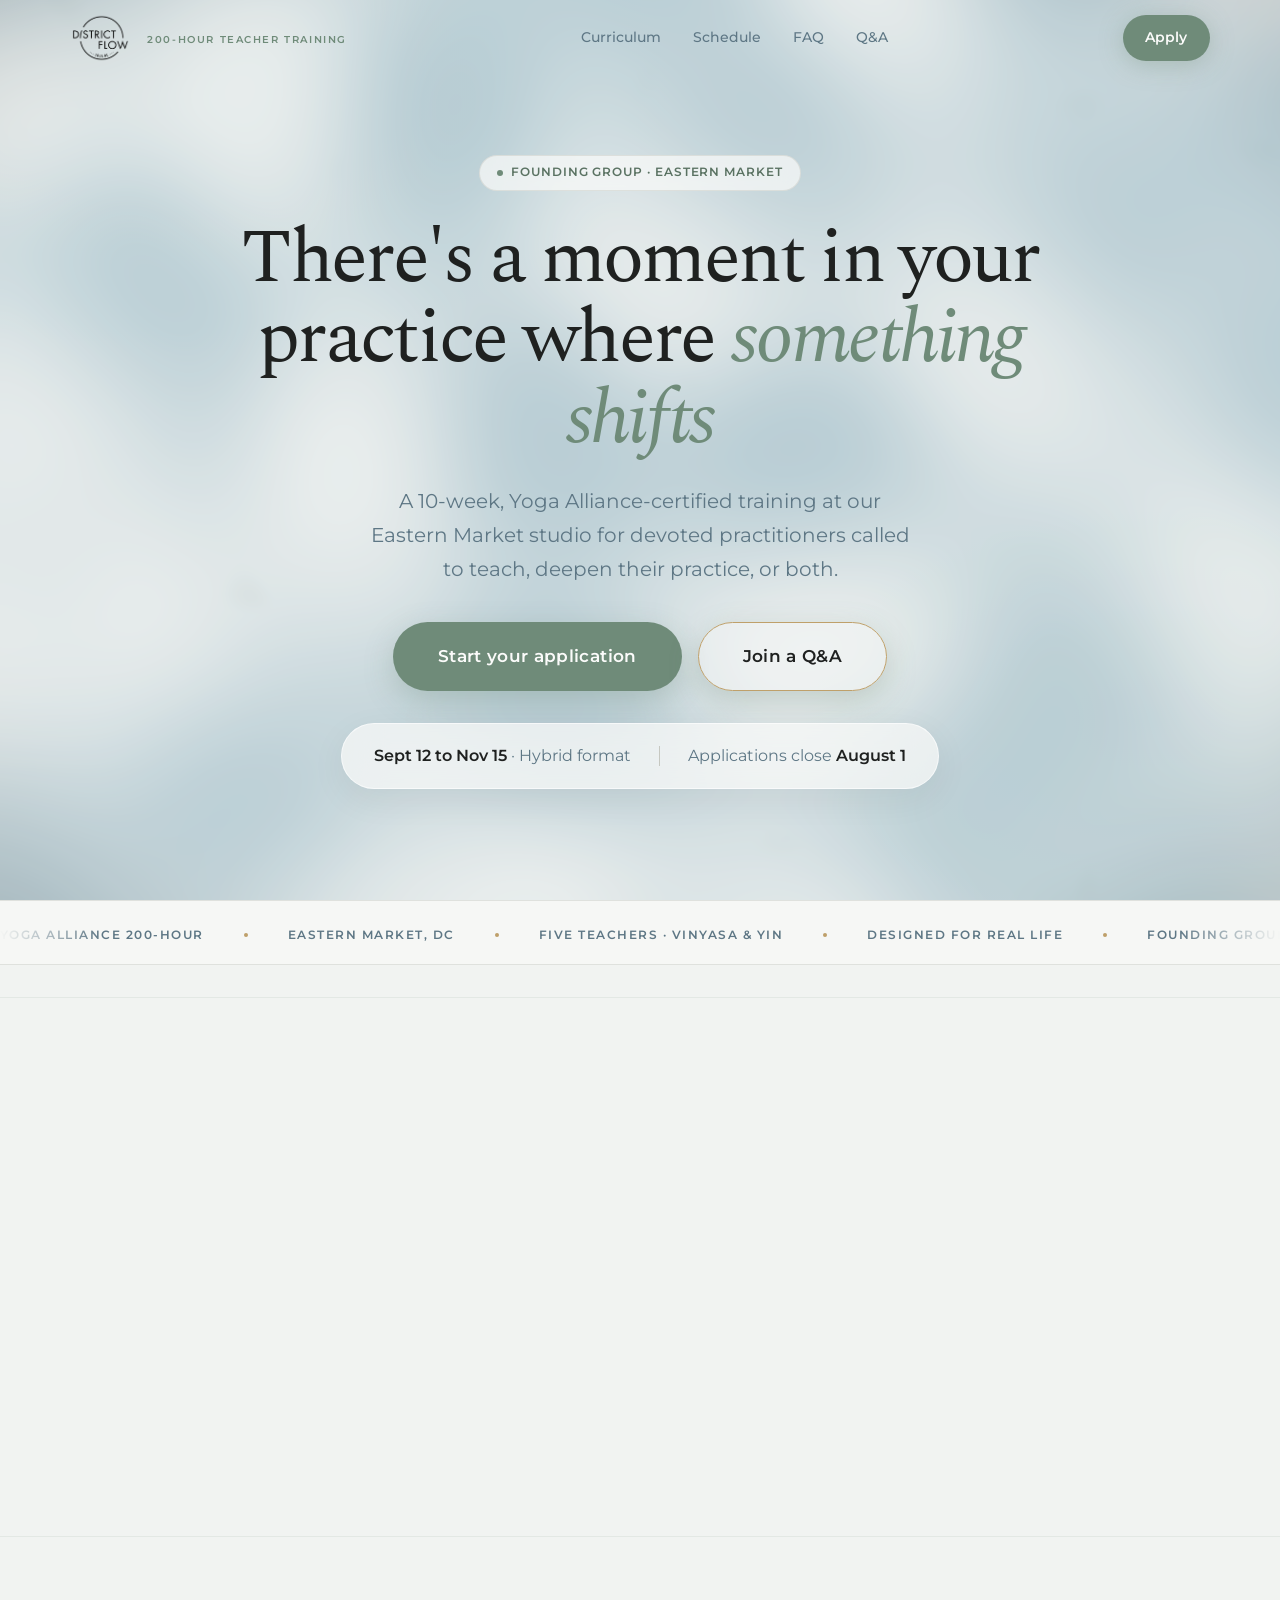
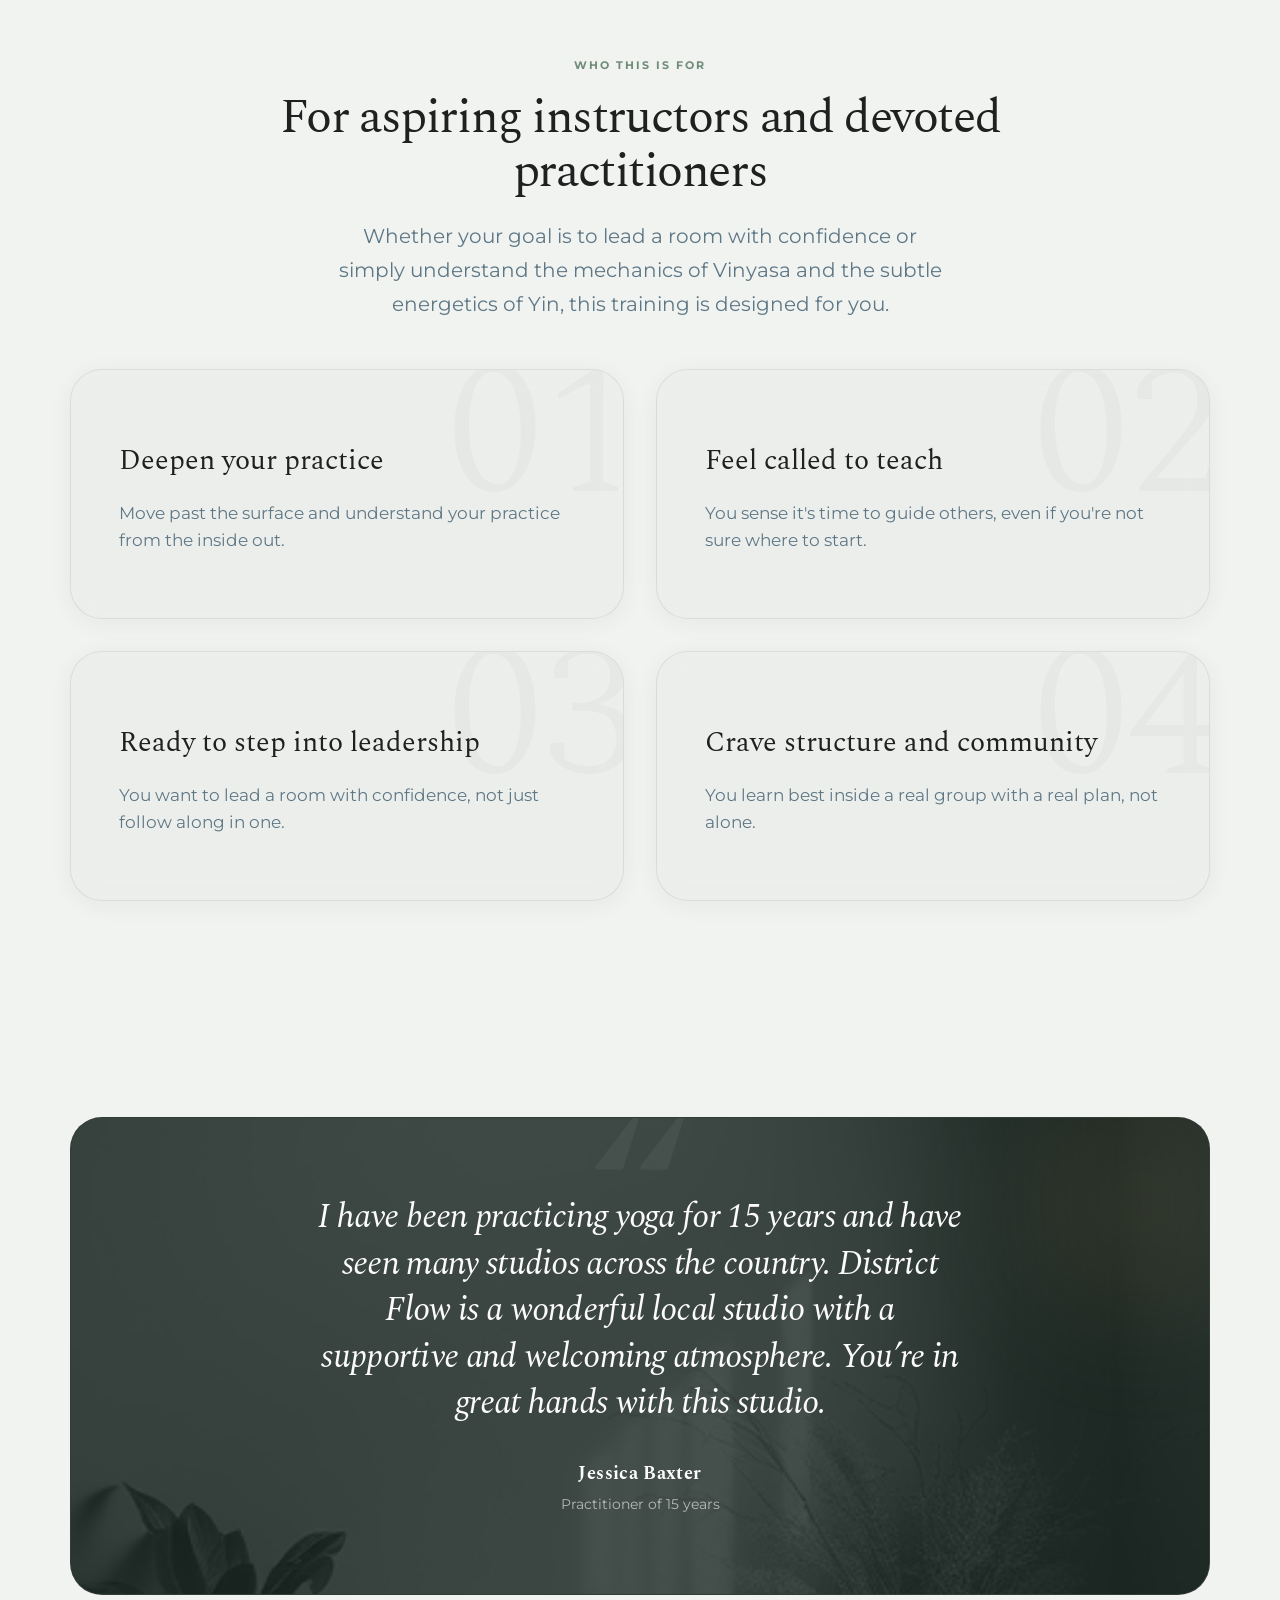
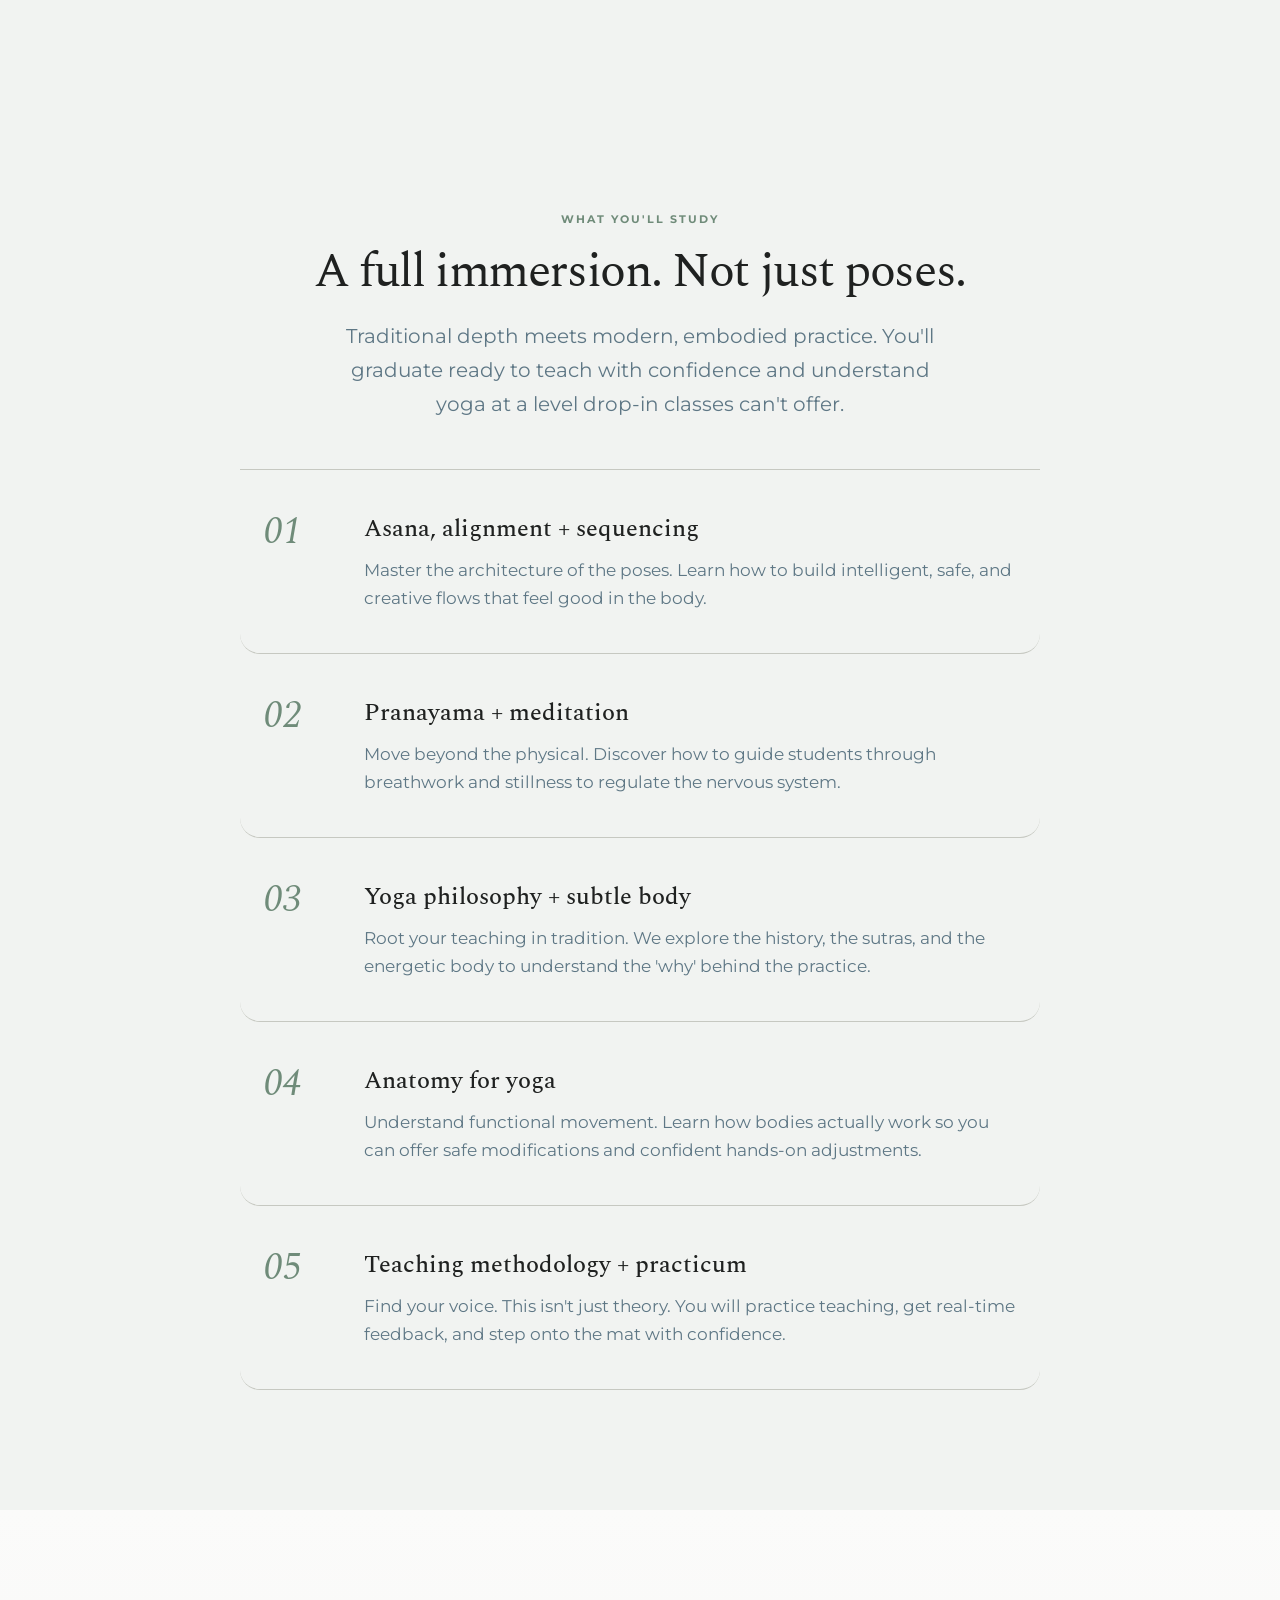
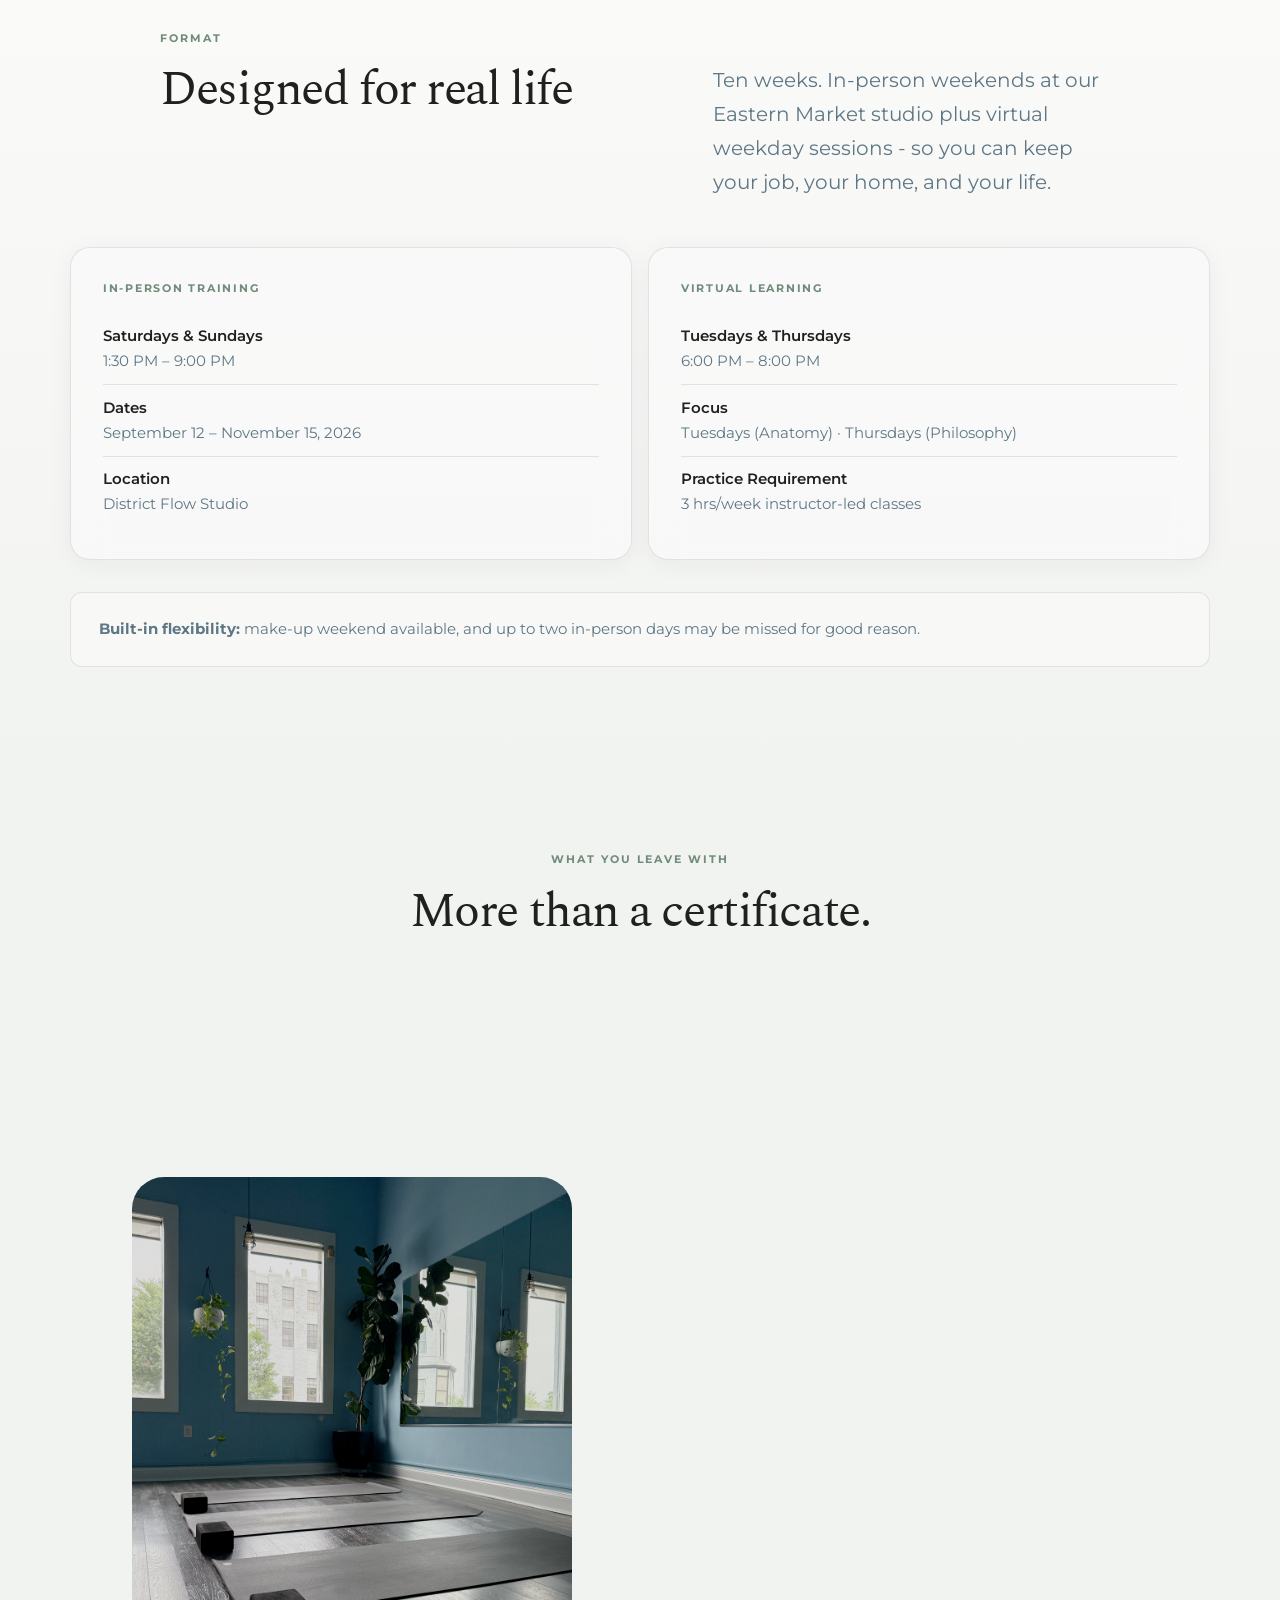
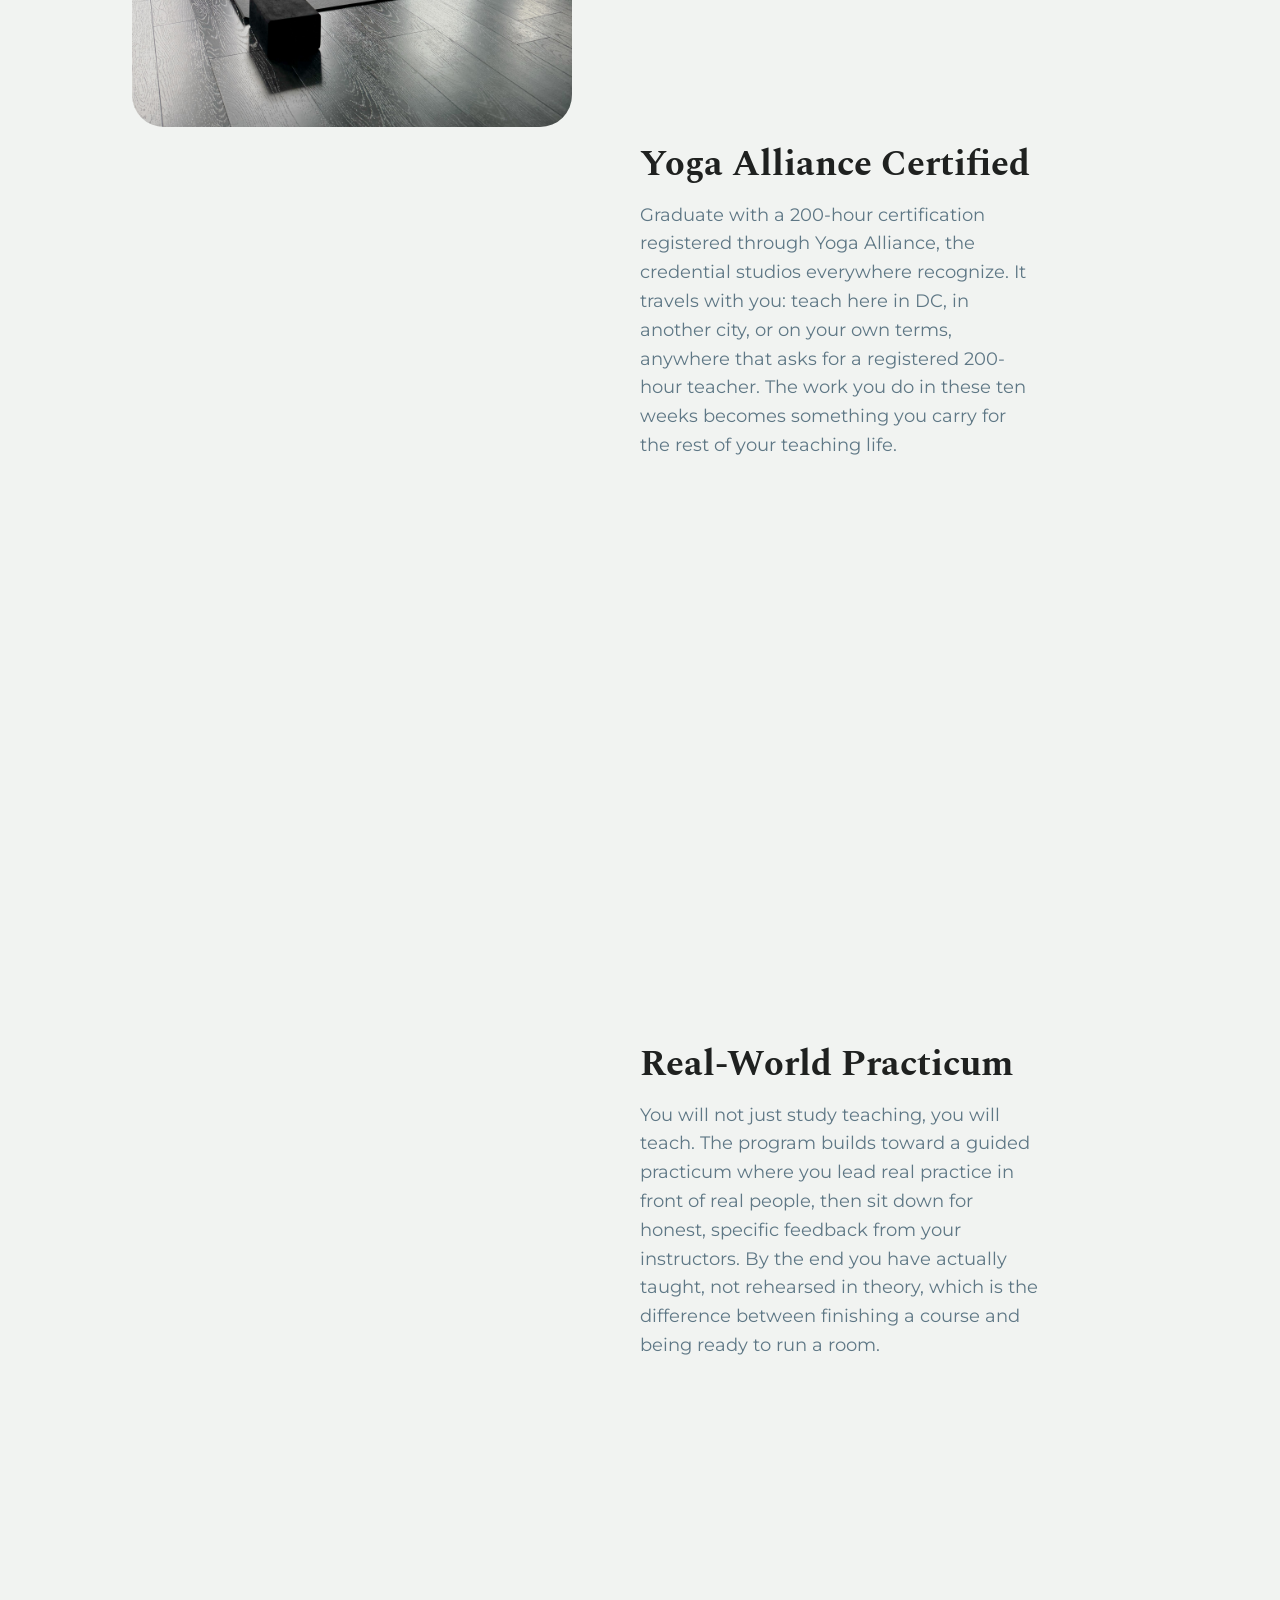
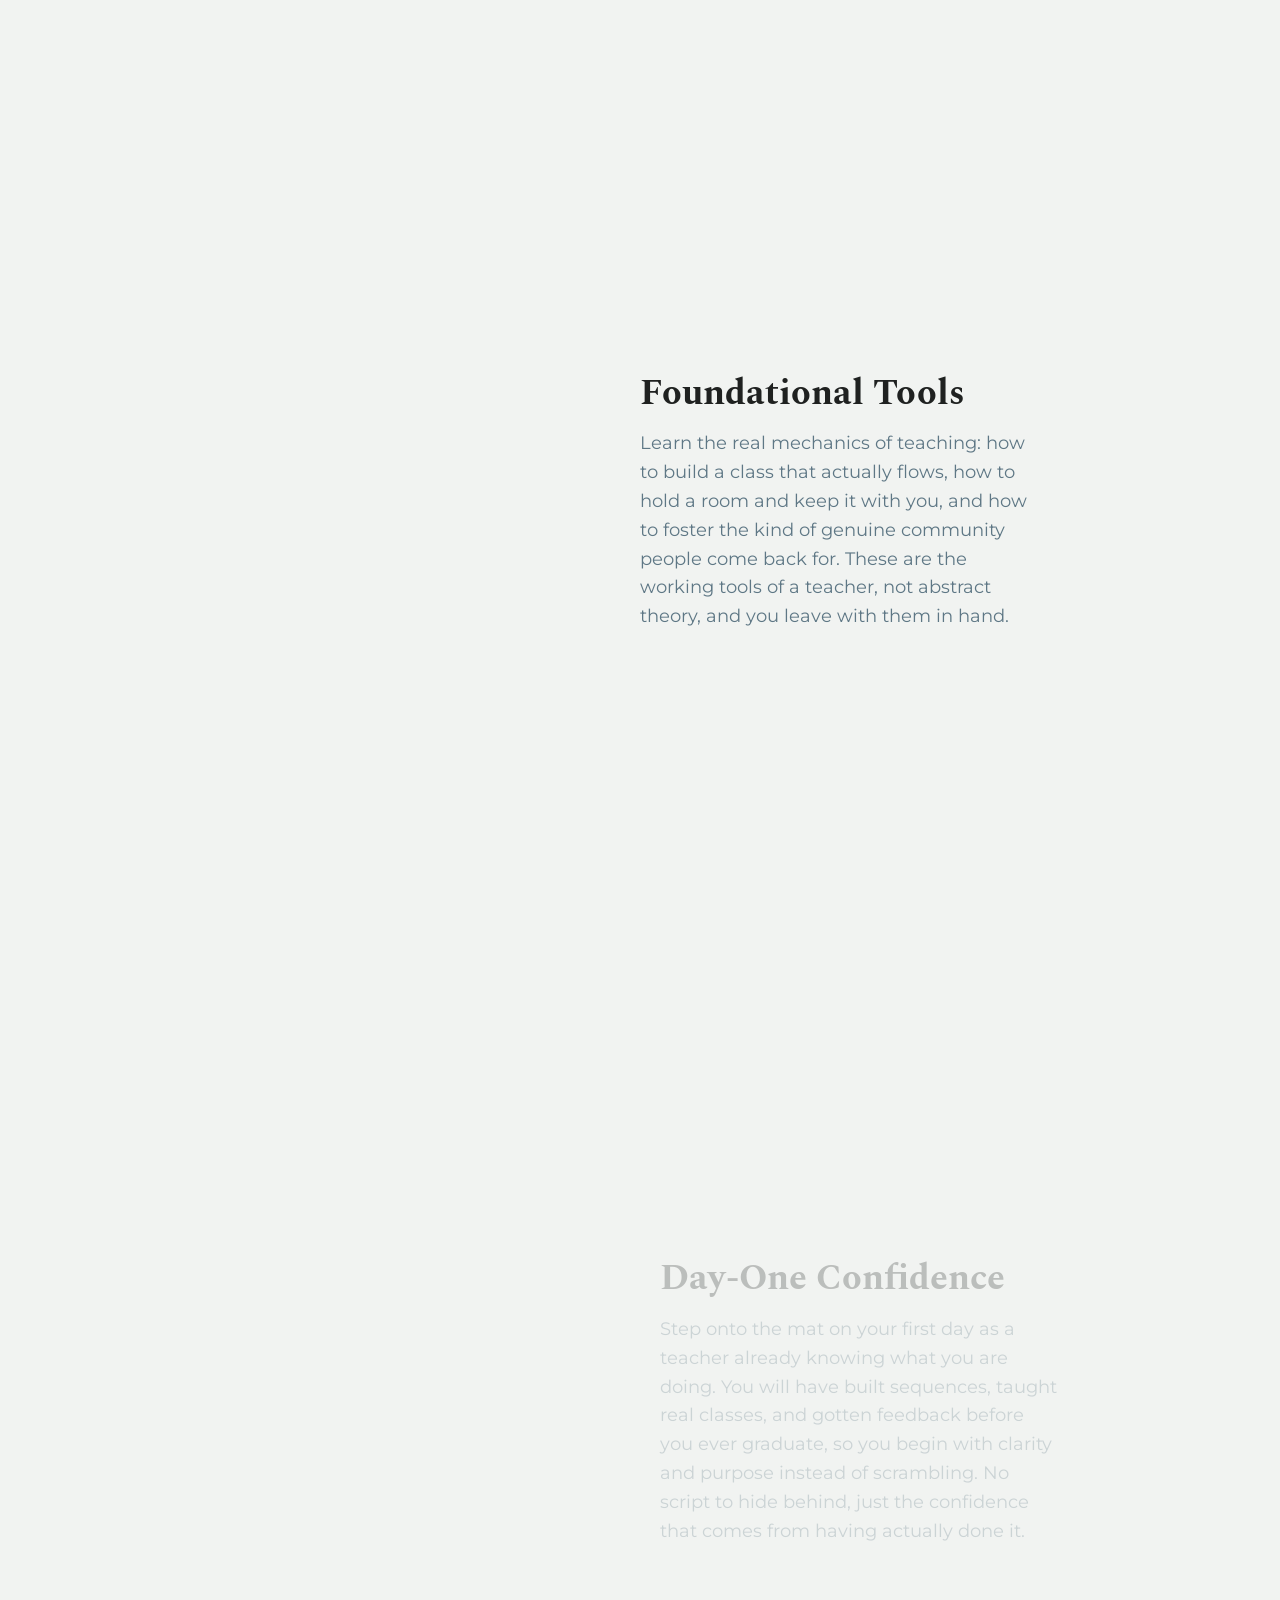
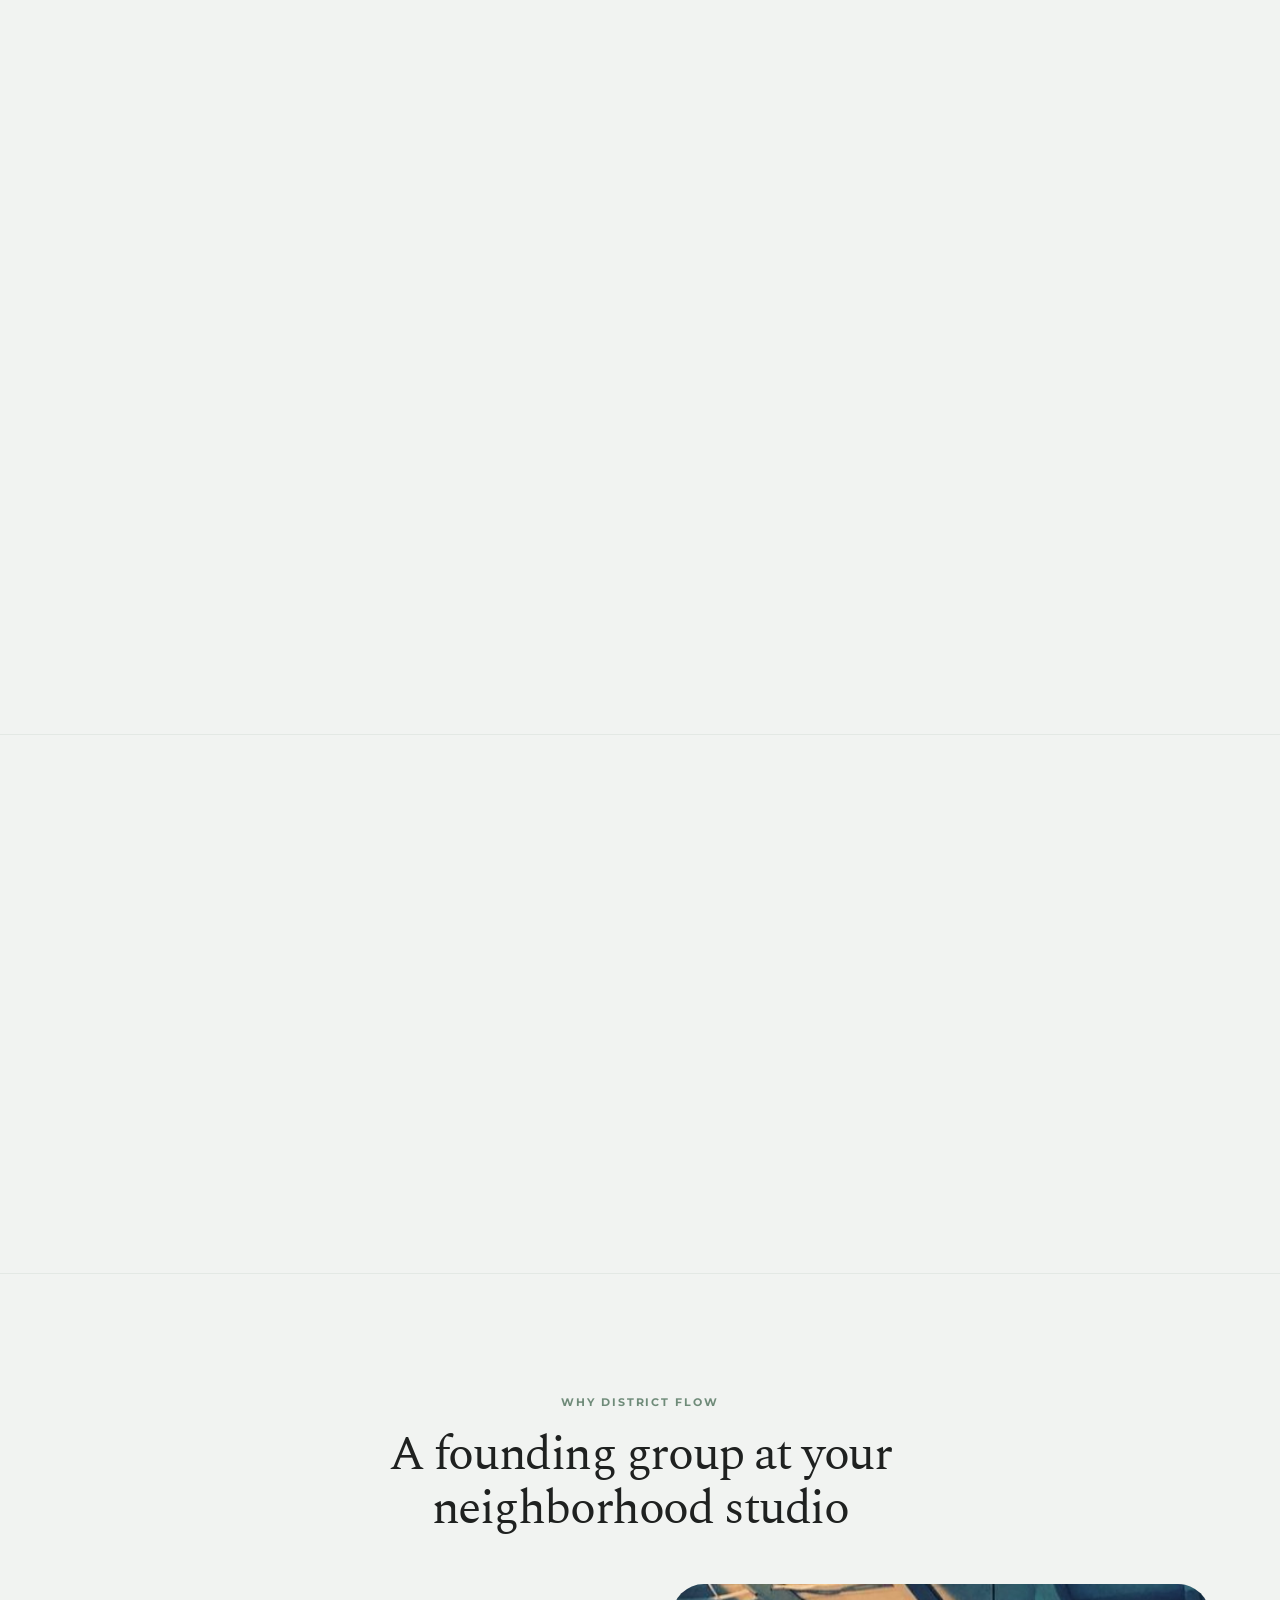
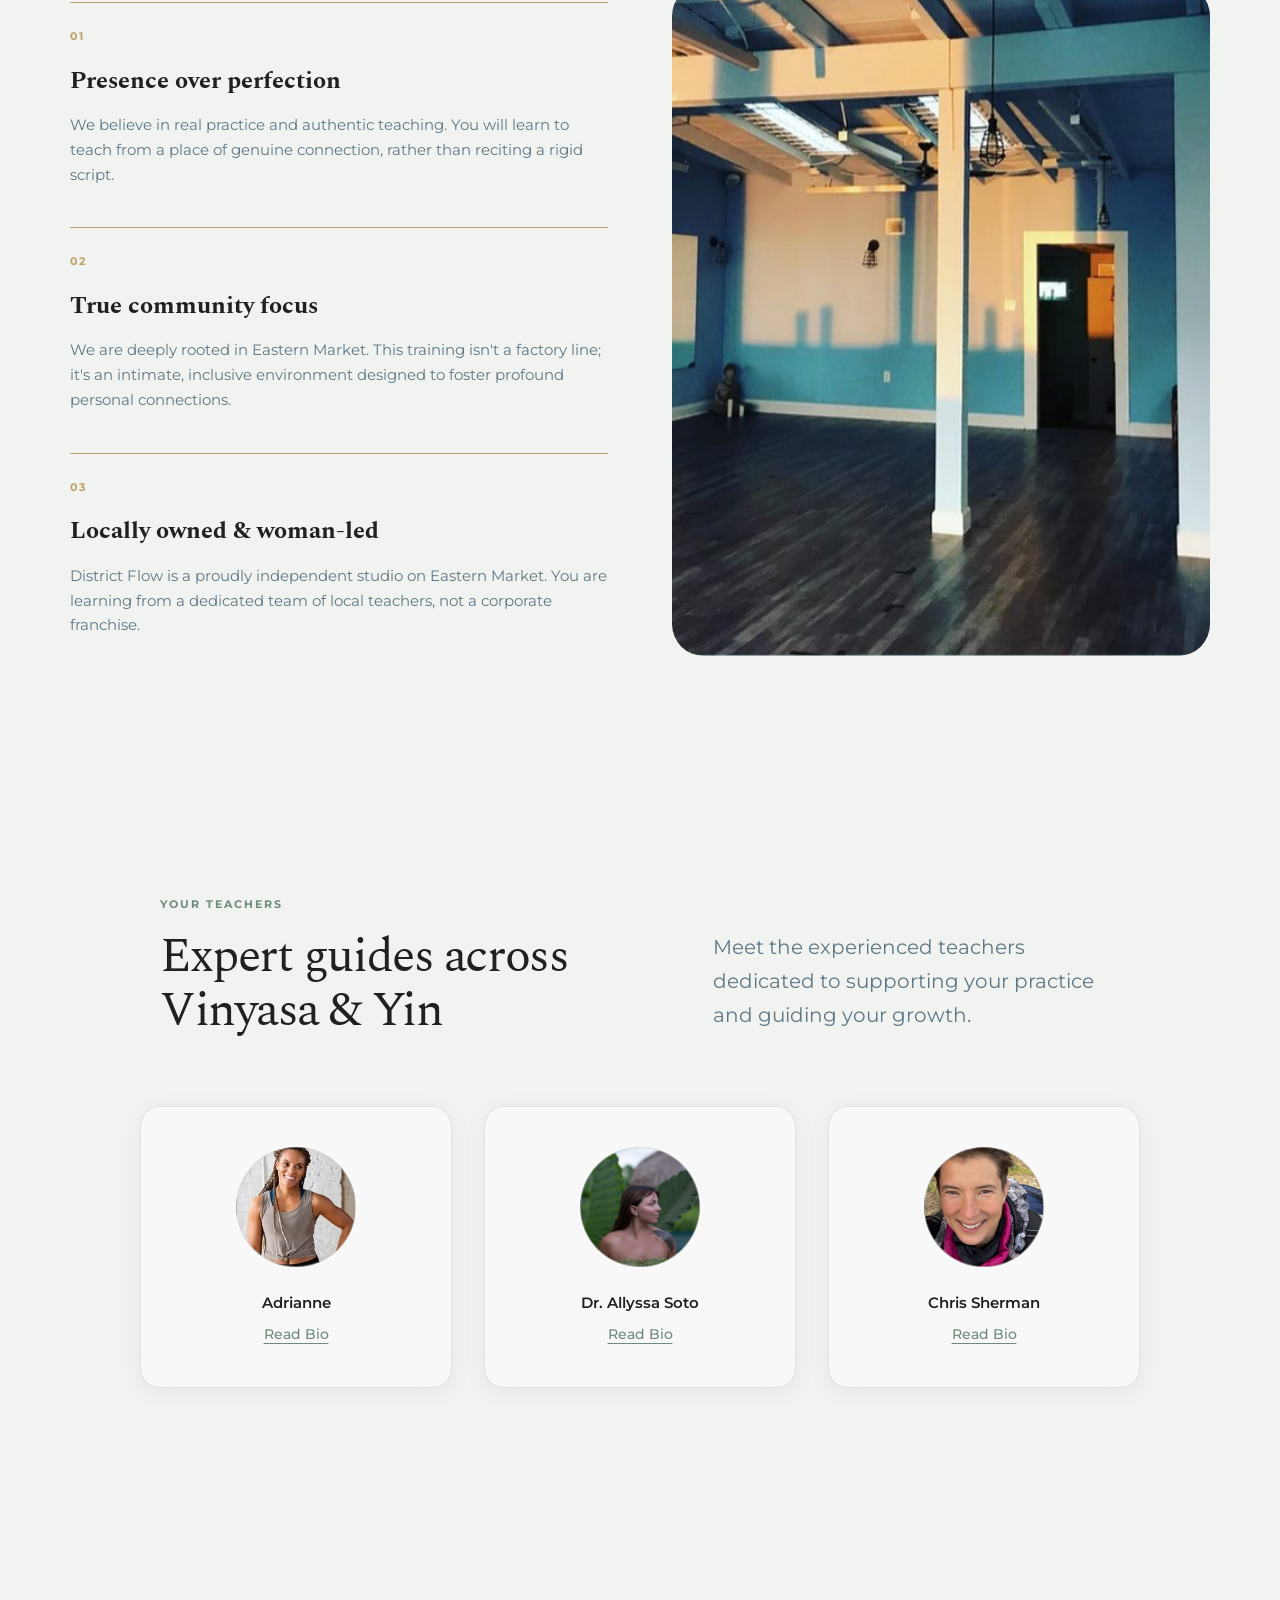
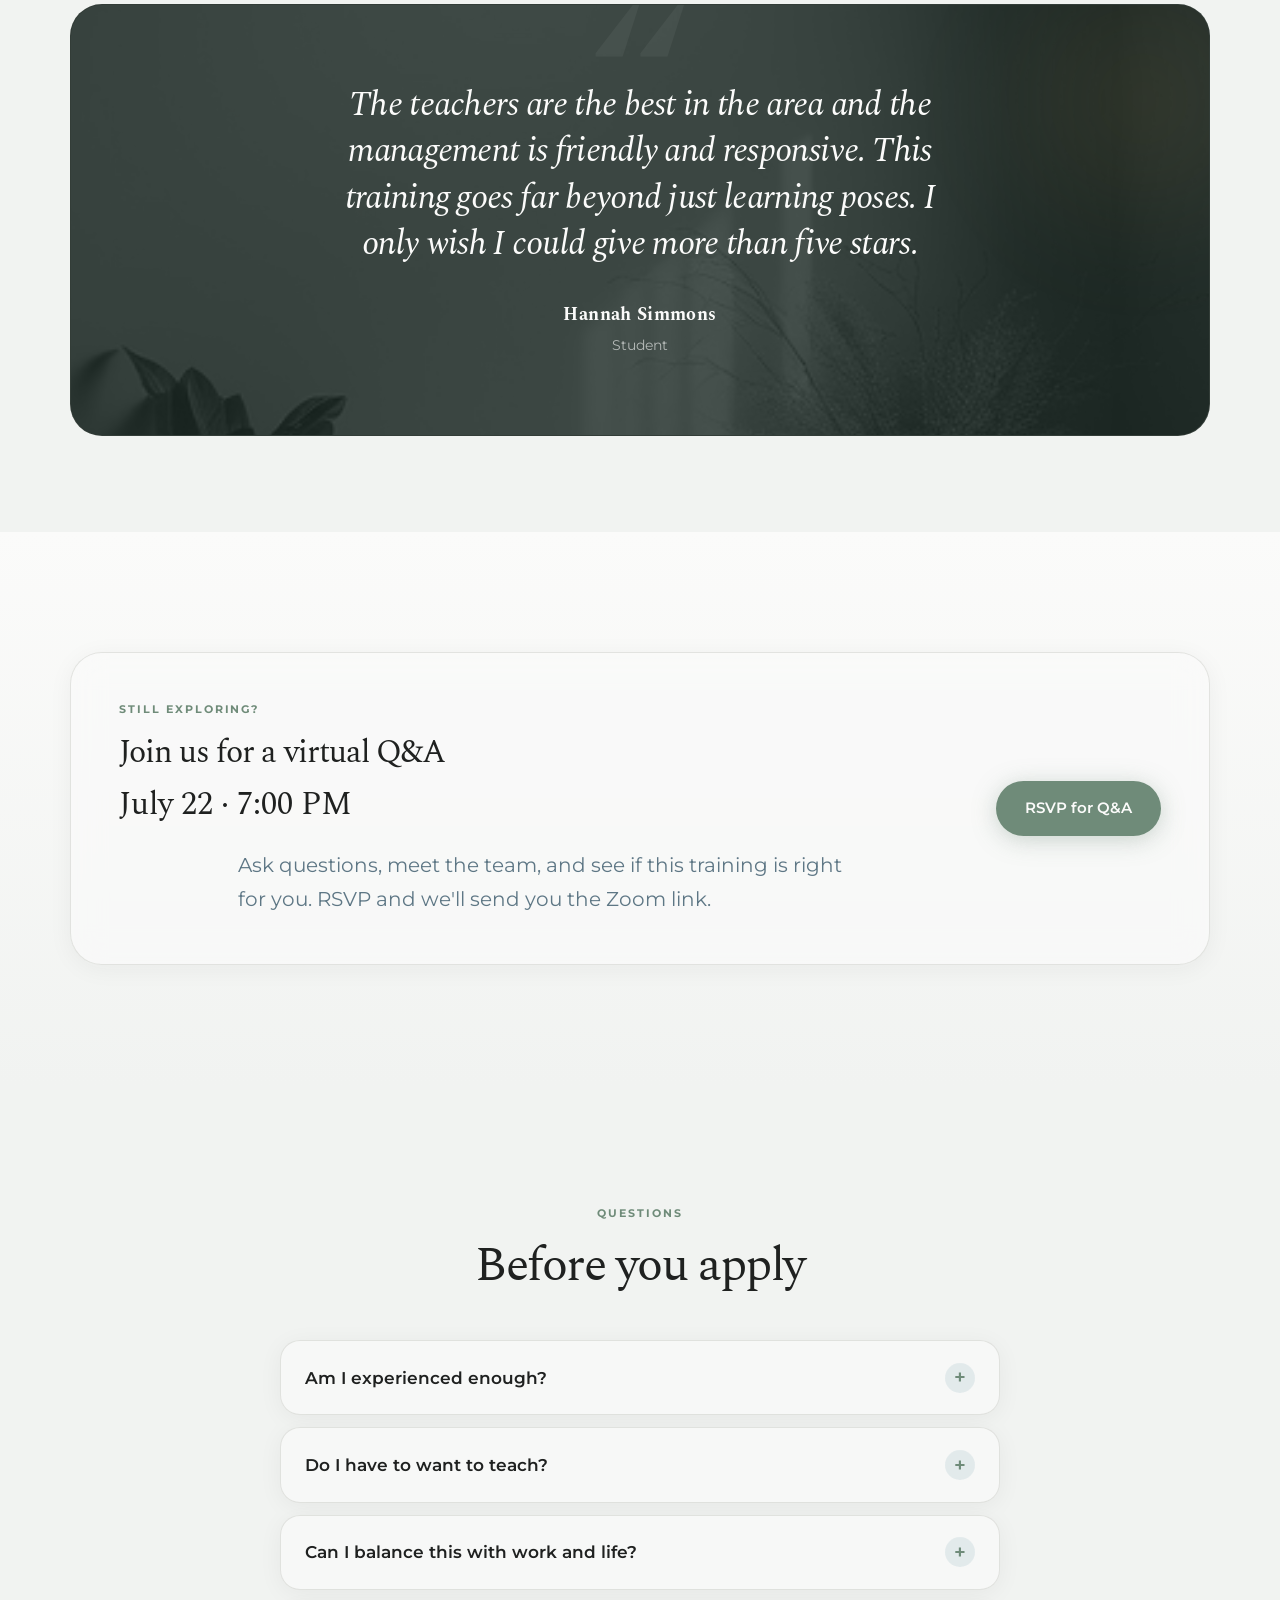
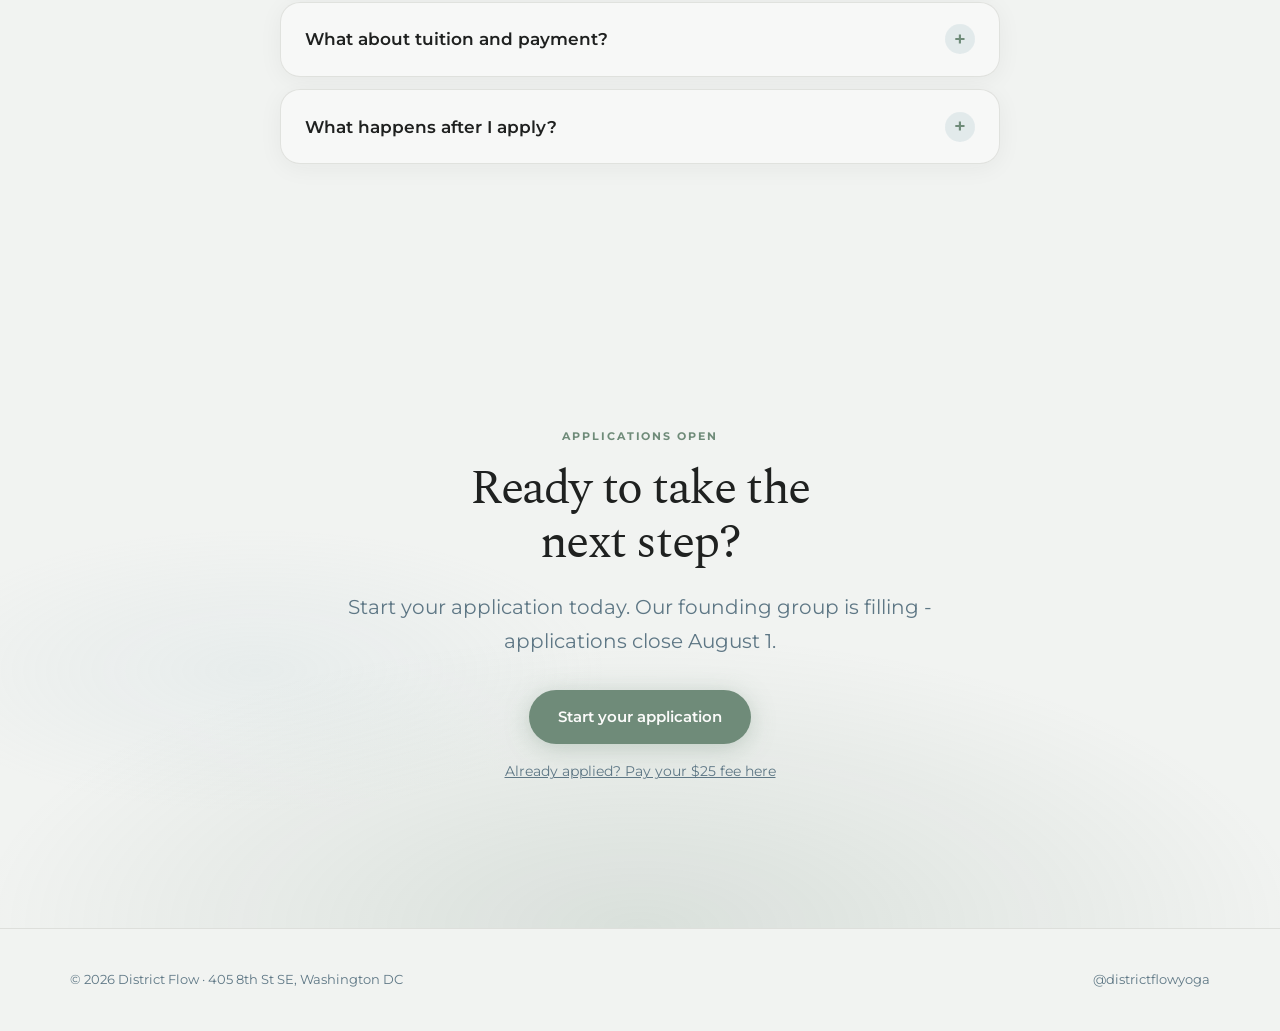
==== index.html @ 72884f4c "Update instructor section lead copy to be calmer" ====
<!DOCTYPE html>
<html lang="en">
<head>
  <meta charset="UTF-8">
  <meta name="viewport" content="width=device-width, initial-scale=1.0">
  <title>200-Hour Yoga Teacher Training | District Flow - Eastern Market, DC</title>
  <meta name="description" content="District Flow's founding 200-hour Yoga Alliance teacher training in Eastern Market, DC. A small group for devoted practitioners called to teach, deepen, or both. Applications close August 1.">
  <meta property="og:title" content="District Flow 200-Hour Teacher Training">
  <meta property="og:description" content="A 10-week, Yoga Alliance-certified training at our Eastern Market studio - for devoted practitioners called to teach, deepen, or both.">
  <meta property="og:type" content="website">
  <link rel="preconnect" href="https://fonts.googleapis.com">
  <link rel="preconnect" href="https://fonts.gstatic.com" crossorigin>
  <link href="https://fonts.googleapis.com/css2?family=Montserrat:ital,wght@0,300..600;1,300..600&family=Spectral:ital,wght@0,300;0,400;0,500;1,300;1,400&display=swap" rel="stylesheet">
  <link rel="stylesheet" href="css/styles.css">
</head>
<body>

  <div class="ambient" aria-hidden="true">
    <div class="blur-shape blur-shape--sage"></div>
    <div class="blur-shape blur-shape--mist"></div>
    <div class="blur-shape blur-shape--brass"></div>
  </div>

  <div class="scroll-progress" aria-hidden="true"></div>

  <header class="site-nav" data-nav>
    <div class="nav-inner">
      <a href="#top" class="nav-logo" style="display: flex; align-items: center; gap: 1rem;">
        <img src="assets/images/DFY.png" alt="District Flow Yoga" style="height: 50px; width: auto;">
        <span>200-Hour Teacher Training</span>
      </a>
      <nav class="nav-links" aria-label="Primary">
        <a href="#curriculum">Curriculum</a>
        <a href="#schedule">Schedule</a>
        <a href="#faq">FAQ</a>
        <a href="#qna">Q&amp;A</a>
      </nav>
      <div class="nav-actions">
        <a href="apply.html" class="btn btn-primary btn-sm nav-cta" data-href="apply">Apply</a>
        <button class="menu-toggle" type="button" aria-expanded="false" aria-controls="menu-overlay" aria-label="Open menu">
          <span></span><span></span>
        </button>
      </div>
    </div>
  </header>

  <div class="menu-overlay" id="menu-overlay" aria-hidden="true">
    <div class="menu-overlay-inner">
      <ul class="menu-links">
        <li><a href="#curriculum" class="menu-link">Curriculum</a></li>
        <li><a href="#schedule" class="menu-link">Schedule</a></li>
        <li><a href="#why" class="menu-link">Why District Flow</a></li>
        <li><a href="#faq" class="menu-link">FAQ</a></li>
        <li><a href="#qna" class="menu-link">Q&amp;A</a></li>
      </ul>
      <a href="apply.html" class="btn btn-primary menu-apply" data-href="apply">Start your application</a>
    </div>
  </div>

  
  <main>
<section class="hero" id="top">
      <div class="hero-bg" aria-hidden="true">
        <canvas id="shader-bg"></canvas>
      </div>
      <div class="container hero-content">
        <p class="hero-eyebrow glass-pill reveal">Founding group · Eastern Market</p>
        <h1 class="hero-title reveal">
          There's a moment in your practice where <em>something shifts</em>
        </h1>
        <p class="hero-subtitle reveal">
          A 10-week, Yoga Alliance-certified training at our Eastern Market studio for devoted practitioners called to teach, deepen their practice, or both.
        </p>
        <div class="hero-actions reveal">
          <a href="apply.html" class="btn btn-primary btn-magnetic" data-href="apply">Start your application</a>
          <a href="#qna" class="btn btn-secondary">Join a Q&amp;A</a>
        </div>
        <div class="hero-meta glass-panel reveal">
          <span><strong>Sept 12 to Nov 15</strong> · Hybrid format</span>
          <span class="hero-meta-divider" aria-hidden="true"></span>
          <span>Applications close <strong>August 1</strong></span>
        </div>
      </div>
    </section>
<section class="marquee-section" aria-label="Program highlights">
      <div class="marquee">
        <div class="marquee-track">
          <span>Yoga Alliance 200-hour</span>
          <span class="marquee-dot" aria-hidden="true"></span>
          <span>Eastern Market, DC</span>
          <span class="marquee-dot" aria-hidden="true"></span>
          <span>Five teachers · Vinyasa &amp; Yin</span>
          <span class="marquee-dot" aria-hidden="true"></span>
          <span>Designed for real life</span>
          <span class="marquee-dot" aria-hidden="true"></span>
          <span>Founding group</span>
          <span class="marquee-dot" aria-hidden="true"></span>
          <span>Real feedback · Real community</span>
          <span class="marquee-dot" aria-hidden="true"></span>
          <span>Yoga Alliance 200-hour</span>
          <span class="marquee-dot" aria-hidden="true"></span>
          <span>Eastern Market, DC</span>
          <span class="marquee-dot" aria-hidden="true"></span>
          <span>Five teachers · Vinyasa &amp; Yin</span>
          <span class="marquee-dot" aria-hidden="true"></span>
          <span>Designed for real life</span>
          <span class="marquee-dot" aria-hidden="true"></span>
          <span>Founding group</span>
          <span class="marquee-dot" aria-hidden="true"></span>
          <span>Real feedback · Real community</span>
      </div>
    </section>


    <!-- Parallax Image Break -->
    <section class="parallax-break" id="parallax-1" aria-hidden="true"></section>

<section class="section" id="who">
      <div class="container">
        <div class="section-header">
          <p class="section-label reveal">Who this is for</p>
          <h2 class="section-title reveal">For aspiring instructors and devoted practitioners</h2>
          <p class="section-lead reveal" style="margin-bottom: 3rem;">
            Whether your goal is to lead a room with confidence or simply understand the mechanics of Vinyasa and the subtle energetics of Yin, this training is designed for you.
          </p>
        </div>
        <div class="who-grid reveal-stagger">
          <div class="who-card glass-card reveal-child">
            <span class="who-card-number" aria-hidden="true">01</span>
            <div class="who-card-content">
              <h3>Deepen your practice</h3>
              <p>Move past the surface and understand your practice from the inside out.</p>
            </div>
          </div>
          <div class="who-card glass-card reveal-child">
            <span class="who-card-number" aria-hidden="true">02</span>
            <div class="who-card-content">
              <h3>Feel called to teach</h3>
              <p>You sense it's time to guide others, even if you're not sure where to start.</p>
            </div>
          </div>
          <div class="who-card glass-card reveal-child">
            <span class="who-card-number" aria-hidden="true">03</span>
            <div class="who-card-content">
              <h3>Ready to step into leadership</h3>
              <p>You want to lead a room with confidence, not just follow along in one.</p>
            </div>
          </div>
          <div class="who-card glass-card reveal-child">
            <span class="who-card-number" aria-hidden="true">04</span>
            <div class="who-card-content">
              <h3>Crave structure and community</h3>
              <p>You learn best inside a real group with a real plan, not alone.</p>
            </div>
          </div>
        </div>
      </div>
    </section>

    <section class="section section--tight" id="testimonial-1" style="padding-top: 6rem; padding-bottom: 6rem;">
      <div class="container">
        <blockquote class="quote-block reveal">
          <div class="quote-glow" aria-hidden="true"></div>
          <p class="quote-text">I have been practicing yoga for 15 years and have seen many studios across the country. District Flow is a wonderful local studio with a supportive and welcoming atmosphere. You’re in great hands with this studio.</p>
          <div class="testimonial-author">
            <div class="author-info">
              <strong>Jessica Baxter</strong>
              <span>Practitioner of 15 years</span>
            </div>
          </div>
        </blockquote>
      </div>
    </section>
<section class="section" id="curriculum">
      <div class="container">
        <div class="section-header">
          <p class="section-label reveal">What you'll study</p>
          <h2 class="section-title reveal">A full immersion. Not just poses.</h2>
          <p class="section-lead reveal">Traditional depth meets modern, embodied practice. You'll graduate ready to teach with confidence and understand yoga at a level drop-in classes can't offer.</p>
        </div>
        <div class="curriculum-list reveal-stagger">
          <article class="curriculum-item reveal-child">
            <div class="item-num">01</div>
            <div class="item-content">
              <h3>Asana, alignment + sequencing</h3>
              <p>Master the architecture of the poses. Learn how to build intelligent, safe, and creative flows that feel good in the body.</p>
            </div>
          </article>
          <article class="curriculum-item reveal-child">
            <div class="item-num">02</div>
            <div class="item-content">
              <h3>Pranayama + meditation</h3>
              <p>Move beyond the physical. Discover how to guide students through breathwork and stillness to regulate the nervous system.</p>
            </div>
          </article>
          <article class="curriculum-item reveal-child">
            <div class="item-num">03</div>
            <div class="item-content">
              <h3>Yoga philosophy + subtle body</h3>
              <p>Root your teaching in tradition. We explore the history, the sutras, and the energetic body to understand the 'why' behind the practice.</p>
            </div>
          </article>
          <article class="curriculum-item reveal-child">
            <div class="item-num">04</div>
            <div class="item-content">
              <h3>Anatomy for yoga</h3>
              <p>Understand functional movement. Learn how bodies actually work so you can offer safe modifications and confident hands-on adjustments.</p>
            </div>
          </article>
          <article class="curriculum-item reveal-child">
            <div class="item-num">05</div>
            <div class="item-content">
              <h3>Teaching methodology + practicum</h3>
              <p>Find your voice. This isn't just theory. You will practice teaching, get real-time feedback, and step onto the mat with confidence.</p>
            </div>
          </article>
        </div>
      </div>
    </section>
<section class="section section--paper" id="schedule">
      <div class="container">
        <div class="section-header section-header--split">
          <div>
            <p class="section-label reveal">Format</p>
            <h2 class="section-title reveal">Designed for real life</h2>
          </div>
          <p class="section-lead reveal">
            Ten weeks. In-person weekends at our Eastern Market studio plus virtual weekday sessions - so you can keep your job, your home, and your life.
          </p>
        </div>
        <div class="schedule-grid reveal-stagger">
          <div class="schedule-card glass-card reveal-child">
            <h3>In-Person Training</h3>
            <ul>
              <li><strong>Saturdays &amp; Sundays</strong>1:30 PM – 9:00 PM</li>
              <li><strong>Dates</strong>September 12 – November 15, 2026</li>
              <li><strong>Location</strong>District Flow Studio</li>
            </ul>
          </div>
          <div class="schedule-card glass-card reveal-child">
            <h3>Virtual Learning</h3>
            <ul>
              <li><strong>Tuesdays &amp; Thursdays</strong>6:00 PM – 8:00 PM</li>
              <li><strong>Focus</strong>Tuesdays (Anatomy) · Thursdays (Philosophy)</li>
              <li><strong>Practice Requirement</strong>3 hrs/week instructor-led classes</li>
            </ul>
          </div>
        </div>
        <p class="schedule-note glass-panel reveal">
          <strong>Built-in flexibility:</strong> make-up weekend available, and up to two in-person days may be missed for good reason. 
        </p>
      </div>
    </section>
<section class="scrolly-section" id="outcomes">
      <div class="container" style="padding-top: 4rem; padding-bottom: 1rem;">
        <div class="section-header">
          <p class="section-label reveal">What you leave with</p>
          <h2 class="section-title reveal" style="margin-bottom: 0;">More than a certificate.</h2>
        </div>
      </div>
      <div class="scrolly-container">
        
        <!-- Left: Sticky Visuals -->
        <div class="scrolly-sticky">
          <div class="scrolly-visuals">
            <div class="scrolly-visual is-active" data-index="0" style="background-image: url('assets/images/IMG_4134_VSCO.JPG');"></div>
            <div class="scrolly-visual" data-index="1" style="background-image: url('assets/images/IMG_4176_VSCO_edited.jpg');"></div>
            <div class="scrolly-visual" data-index="2" style="background-image: url('assets/images/IMG_4147_VSCO.JPG');"></div>
            <div class="scrolly-visual" data-index="3" style="background-image: url('assets/images/Lululemon-Ambassadors-Day3-Halli-1781%20(2).jpeg');"></div>
          </div>
        </div>

        <!-- Right: Scrolling Content -->
        <div class="scrolly-content">
          <div class="scrolly-step is-active" data-index="0">
            <h3 class="scrolly-title">Yoga Alliance Certified</h3>
            <p class="scrolly-text">Graduate with a 200-hour certification registered through Yoga Alliance, the credential studios everywhere recognize. It travels with you: teach here in DC, in another city, or on your own terms, anywhere that asks for a registered 200-hour teacher. The work you do in these ten weeks becomes something you carry for the rest of your teaching life.</p>
          </div>
          <div class="scrolly-step" data-index="1">
            <h3 class="scrolly-title">Real-World Practicum</h3>
            <p class="scrolly-text">You will not just study teaching, you will teach. The program builds toward a guided practicum where you lead real practice in front of real people, then sit down for honest, specific feedback from your instructors. By the end you have actually taught, not rehearsed in theory, which is the difference between finishing a course and being ready to run a room.</p>
          </div>
          <div class="scrolly-step" data-index="2">
            <h3 class="scrolly-title">Foundational Tools</h3>
            <p class="scrolly-text">Learn the real mechanics of teaching: how to build a class that actually flows, how to hold a room and keep it with you, and how to foster the kind of genuine community people come back for. These are the working tools of a teacher, not abstract theory, and you leave with them in hand.</p>
          </div>
          <div class="scrolly-step" data-index="3">
            <h3 class="scrolly-title">Day-One Confidence</h3>
            <p class="scrolly-text">Step onto the mat on your first day as a teacher already knowing what you are doing. You will have built sequences, taught real classes, and gotten feedback before you ever graduate, so you begin with clarity and purpose instead of scrambling. No script to hide behind, just the confidence that comes from having actually done it.</p>
          </div>
        </div>
        
      </div>
    </section>

    <!-- Parallax Image Break 2 -->
    <section class="parallax-break" id="parallax-2" aria-hidden="true"></section>

<section class="section" id="why">
      <div class="container">
        <div class="section-header">
          <p class="section-label reveal">Why District Flow</p>
          <h2 class="section-title reveal">A founding group at your neighborhood studio</h2>
        </div>
        <div class="why-layout">
          <div class="why-grid reveal-stagger">
            <article class="why-card reveal-child">
              <span class="why-num">01</span>
              <h3>Presence over perfection</h3>
              <p>We believe in real practice and authentic teaching. You will learn to teach from a place of genuine connection, rather than reciting a rigid script.</p>
            </article>
            <article class="why-card reveal-child">
              <span class="why-num">02</span>
              <h3>True community focus</h3>
              <p>We are deeply rooted in Eastern Market. This training isn't a factory line; it's an intimate, inclusive environment designed to foster profound personal connections.</p>
            </article>
            <article class="why-card reveal-child">
              <span class="why-num">03</span>
              <h3>Locally owned &amp; woman-led</h3>
              <p>District Flow is a proudly independent studio on Eastern Market. You are learning from a dedicated team of local teachers, not a corporate franchise.</p>
            </article>
          </div>
          <div class="why-image-wrapper reveal">
            <img src="assets/images/District%20Flow%20Yoga%205_edited.jpg" alt="District Flow Yoga community" class="why-image" loading="lazy">
          </div>
        </div>
      </div>
    </section>
<section class="section" id="teachers">
      <div class="container">
        <div class="section-header section-header--split">
          <div>
            <p class="section-label reveal">Your teachers</p>
            <h2 class="section-title reveal">Expert guides across Vinyasa &amp; Yin</h2>
          </div>
          <p class="section-lead reveal">Meet the experienced teachers dedicated to supporting your practice and guiding your growth.</p>
        </div>
        <div class="teacher-grid reveal-stagger">
          <div class="teacher-card glass-card reveal-child" data-instructor="adrianne" style="cursor: pointer;">
            <div class="teacher-avatar" style="background-image: url('assets/images/Adrianne.jpg'); background-size: cover; background-position: center;"></div>
            <h4>Adrianne</h4>
            <p style="color: var(--sage); font-weight: 500; font-size: 0.9rem; text-decoration: underline; text-underline-offset: 4px; margin-top: 0.5rem;">Read Bio</p>
          </div>
          <div class="teacher-card glass-card reveal-child" data-instructor="alyssa" style="cursor: pointer;">
            <div class="teacher-avatar" style="background-image: url('assets/images/alyssa.jpg'); background-size: cover; background-position: center;"></div>
            <h4>Dr. Allyssa Soto</h4>
            <p style="color: var(--sage); font-weight: 500; font-size: 0.9rem; text-decoration: underline; text-underline-offset: 4px; margin-top: 0.5rem;">Read Bio</p>
          </div>
          <div class="teacher-card glass-card reveal-child" data-instructor="chris" style="cursor: pointer;">
            <div class="teacher-avatar" style="background-image: url('assets/images/chris.jpg'); background-size: cover; background-position: center;"></div>
            <h4>Chris Sherman</h4>
            <p style="color: var(--sage); font-weight: 500; font-size: 0.9rem; text-decoration: underline; text-underline-offset: 4px; margin-top: 0.5rem;">Read Bio</p>
          </div>
        </div>
      </div>
    </section>

    <section class="section section--tight" id="testimonial-2" style="padding-top: 6rem; padding-bottom: 6rem;">
      <div class="container">
        <blockquote class="quote-block reveal">
          <div class="quote-glow" aria-hidden="true"></div>
          <p class="quote-text">The teachers are the best in the area and the management is friendly and responsive. This training goes far beyond just learning poses. I only wish I could give more than five stars.</p>
          <div class="testimonial-author">
            <div class="author-info">
              <strong>Hannah Simmons</strong>
              <span>Student</span>
            </div>
          </div>
        </blockquote>
      </div>
    </section>

<section class="section section--paper" id="qna">
      <div class="container">
        <div class="qna-card glass-card reveal">
          <div>
            <p class="section-label">Still exploring?</p>
            <h2 class="section-title section-title--sm">Join us for a virtual Q&amp;A</h2>
            <p class="qna-date">July 22 · 7:00 PM</p>
            <p class="section-lead">Ask questions, meet the team, and see if this training is right for you. RSVP and we'll send you the Zoom link.</p>
          </div>
          <div class="qna-action">
            <a href="#" class="btn btn-primary btn-magnetic" data-href="qna">RSVP for Q&amp;A</a>
          </div>
        </div>
      </div>
    </section>
<section class="section" id="faq">
      <div class="container">
        <div class="section-header">
          <p class="section-label reveal">Questions</p>
          <h2 class="section-title reveal">Before you apply</h2>
        </div>
        <div class="faq-list reveal">
          <div class="faq-item glass-card">
            <button class="faq-question" aria-expanded="false">
              Am I experienced enough?
              <span class="faq-icon" aria-hidden="true">+</span>
            </button>
            <div class="faq-answer">
              <div class="faq-answer-inner">If you're a committed practitioner - not a beginner, but not necessarily the most advanced in the room - you're in the right place. The application asks about your practice honestly. There are no right answers.</div>
            </div>
          </div>
          <div class="faq-item glass-card">
            <button class="faq-question" aria-expanded="false">
              Do I have to want to teach?
              <span class="faq-icon" aria-hidden="true">+</span>
            </button>
            <div class="faq-answer">
              <div class="faq-answer-inner">No. Many students join to deepen their practice. This training serves both paths - called to teach, deepen, or both.</div>
            </div>
          </div>
          <div class="faq-item glass-card">
            <button class="faq-question" aria-expanded="false">
              Can I balance this with work and life?
              <span class="faq-icon" aria-hidden="true">+</span>
            </button>
            <div class="faq-answer">
              <div class="faq-answer-inner">That's why we built it hybrid. Weekday learning is virtual. A make-up weekend is available, and up to two in-person days can be missed for good reason. It's a serious commitment - but it's designed for people who keep their lives.</div>
            </div>
          </div>
          <div class="faq-item glass-card">
            <button class="faq-question" aria-expanded="false">
              What about tuition and payment?
              <span class="faq-icon" aria-hidden="true">+</span>
            </button>
            <div class="faq-answer">
              <div class="faq-answer-inner">
                The total cost of the program is $3,300. This is broken down into a non-refundable deposit of $500 due upon acceptance to secure your spot. The remaining $2,800 balance can be paid in full, or divided into two equal payments of $1,400 due on August 1 and September 1.
              </div>
            </div>
          </div>
          <div class="faq-item glass-card">
            <button class="faq-question" aria-expanded="false">
              What happens after I apply?
              <span class="faq-icon" aria-hidden="true">+</span>
            </button>
            <div class="faq-answer">
              <div class="faq-answer-inner">The team reviews your application and follows up with next steps. This is application-gated - we want to make sure the group is the right fit for you, and you're the right fit for us.</div>
            </div>
          </div>
        </div>
      </div>
    </section>
<section class="cta-section" id="apply">
      <div class="cta-glow" aria-hidden="true"></div>
      <div class="container cta-inner">
        <p class="section-label reveal">Applications open</p>
        <h2 class="section-title reveal">Ready to take the next step?</h2>
        <p class="section-lead reveal">Start your application today. Our founding group is filling - applications close August 1.</p>
        <div style="display: flex; flex-direction: column; align-items: center; gap: 1rem;">
          <a href="apply.html" class="btn btn-primary btn-magnetic reveal" data-href="apply">Start your application</a>
          <a href="pay.html" class="reveal" style="color: var(--slate); font-size: 0.9rem; text-decoration: underline;">Already applied? Pay your $25 fee here</a>
        </div>
      </div>
    </section>
  </main>


  <footer class="site-footer">
    <div class="container footer-inner">
      <p>© <span id="year"></span> District Flow · 405 8th St SE, Washington DC</p>
      <a href="https://www.instagram.com/districtflowyoga/" target="_blank" rel="noopener">@districtflowyoga</a>
    </div>
  </footer>

  <div class="mobile-cta" aria-hidden="true">
    <a href="apply.html" class="btn btn-primary" data-href="apply">Start your application</a>
  </div>

  <!-- Instructor Modal -->
  <div id="instructor-modal" class="modal" aria-hidden="true">
    <div class="modal-overlay"></div>
    <div class="modal-content glass-card">
      <button class="modal-close" aria-label="Close modal">&times;</button>
      <div class="modal-image-container">
        <div id="modal-image" class="modal-image"></div>
      </div>
      <div class="modal-body">
        <h3 id="modal-name">Name</h3>
        <p id="modal-title" class="modal-title">District Flow Instructor</p>
        <div id="modal-bio" class="modal-bio-text">
          <!-- Bio injected here -->
        </div>
        <a href="apply.html" class="btn btn-primary btn-magnetic" data-href="apply" style="width: 100%; margin-top: 1.5rem;">Start your application</a>
      </div>
    </div>
  </div>

  <script src="js/shader.js"></script>
  <script src="js/config.js"></script>
  <script src="js/main.js"></script>
  <script src="js/scrolly.js"></script>
  <script src="js/instructors.js"></script>
</body>
</html>
---- css/styles.css ----
/* District Flow YTT — brand kit v3 + 10K polish */

:root {
  --ink: #1f2120;
  --cloud: #f1f3f1;
  --paper: #fbfbfa;
  --sage: #6f8b79;
  --sage-dark: #5a7262;
  --mist: #a6c1cb;
  --slate: #5e7785;
  --brass: #bfa06a;
  --stone: #c6c8c1;

  --font-display: "Spectral", "Georgia", serif;
  --font-body: "Montserrat", system-ui, sans-serif;

  --text-sm: clamp(0.8rem, 1.5vw, 0.9rem);
  --text-base: clamp(1rem, 2vw, 1.0625rem);
  --text-lg: clamp(1.125rem, 2.5vw, 1.25rem);
  --text-xl: clamp(1.5rem, 3vw, 2rem);
  --text-2xl: clamp(2rem, 5vw, 3rem);
  --text-3xl: clamp(2.5rem, 7vw, 4.75rem);

  --radius-sm: 12px;
  --radius-md: 20px;
  --radius-lg: 32px;
  --shadow-soft: 0 4px 24px rgba(31, 33, 32, 0.05);
  --shadow-lift: 0 16px 48px rgba(31, 33, 32, 0.1);
  --glass: rgba(251, 251, 250, 0.62);
  --glass-border: rgba(198, 200, 193, 0.45);
  --ease-out: cubic-bezier(0.22, 1, 0.36, 1);
  --nav-h: 76px;
}

*,
*::before,
*::after {
  box-sizing: border-box;
  margin: 0;
  padding: 0;
}

html {
  scroll-behavior: smooth;
  -webkit-font-smoothing: antialiased;
}

@media (prefers-reduced-motion: reduce) {
  html {
    scroll-behavior: auto;
  }
}

body {
  font-family: var(--font-body);
  font-size: var(--text-base);
  line-height: 1.65;
  color: var(--slate);
  background: var(--cloud);
  overflow-x: hidden;
}

img {
  max-width: 100%;
  display: block;
}

a {
  color: inherit;
  text-decoration: none;
}

button {
  font: inherit;
  border: none;
  background: none;
  cursor: pointer;
}

/* Ambient blur shapes */
.ambient {
  position: fixed;
  inset: 0;
  pointer-events: none;
  z-index: 0;
  overflow: hidden;
}

.blur-shape {
  position: absolute;
  border-radius: 50%;
  filter: blur(72px);
  opacity: 0.55;
  will-change: transform;
}

.blur-shape--sage {
  width: 480px;
  height: 480px;
  background: radial-gradient(circle, rgba(111, 139, 121, 0.5), transparent 70%);
  top: -8%;
  right: -6%;
}

.blur-shape--mist {
  width: 420px;
  height: 420px;
  background: radial-gradient(circle, rgba(166, 193, 203, 0.55), transparent 70%);
  bottom: 20%;
  left: -10%;
}

.blur-shape--brass {
  width: 280px;
  height: 280px;
  background: radial-gradient(circle, rgba(191, 160, 106, 0.28), transparent 70%);
  top: 45%;
  right: 15%;
  opacity: 0.4;
}

body.has-cursor-blur .blur-shape {
  position: fixed;
  transition: transform 0.35s var(--ease-out);
}

main,
.site-nav,
.site-footer,
.mobile-cta,
.menu-overlay {
  position: relative;
  z-index: 1;
}

.scroll-progress {
  position: fixed;
  top: 0;
  left: 0;
  right: 0;
  height: 2px;
  background: linear-gradient(90deg, var(--sage), var(--mist));
  transform-origin: left;
  transform: scaleX(0);
  z-index: 300;
  pointer-events: none;
}

/* Navigation */
.site-nav {
  position: fixed;
  top: 0;
  left: 0;
  right: 0;
  z-index: 200;
  height: var(--nav-h);
  display: flex;
  align-items: center;
  transition:
    transform 0.4s var(--ease-out),
    background 0.35s var(--ease-out),
    box-shadow 0.35s var(--ease-out);
}

.site-nav.is-hidden {
  transform: translateY(-100%);
}

.site-nav.is-scrolled {
  background: rgba(241, 243, 241, 0.72);
  backdrop-filter: blur(20px) saturate(1.2);
  -webkit-backdrop-filter: blur(20px) saturate(1.2);
  box-shadow: 0 1px 0 var(--glass-border);
}

.nav-inner {
  width: min(1140px, 100% - 2.5rem);
  margin: 0 auto;
  display: flex;
  align-items: center;
  justify-content: space-between;
  gap: 1.5rem;
}

.nav-logo {
  font-family: var(--font-display);
  font-size: 1.15rem;
  font-weight: 500;
  color: var(--ink);
  letter-spacing: -0.02em;
}

.nav-logo span {
  display: block;
  font-family: var(--font-body);
  font-size: 0.62rem;
  font-weight: 600;
  letter-spacing: 0.16em;
  text-transform: uppercase;
  color: var(--sage);
  margin-top: 0.2rem;
}

.nav-links {
  display: none;
  align-items: center;
  gap: 2rem;
}

.nav-links a {
  font-size: 0.875rem;
  font-weight: 500;
  color: var(--slate);
  transition: color 0.2s;
  position: relative;
}

.nav-links a::after {
  content: "";
  position: absolute;
  left: 0;
  bottom: -4px;
  width: 100%;
  height: 1px;
  background: var(--brass);
  transform: scaleX(0);
  transform-origin: right;
  transition: transform 0.3s var(--ease-out);
}

.nav-links a:hover {
  color: var(--ink);
}

.nav-links a:hover::after {
  transform: scaleX(1);
  transform-origin: left;
}

.nav-actions {
  display: flex;
  align-items: center;
  gap: 0.75rem;
}

.nav-cta {
  display: none;
}

.menu-toggle {
  width: 44px;
  height: 44px;
  display: flex;
  flex-direction: column;
  align-items: center;
  justify-content: center;
  gap: 7px;
  border-radius: 50%;
  border: 1px solid var(--glass-border);
  background: var(--glass);
  backdrop-filter: blur(12px);
  transition: border-color 0.2s, background 0.2s;
}

.menu-toggle span {
  display: block;
  width: 18px;
  height: 1.5px;
  background: var(--ink);
  border-radius: 2px;
  transition: transform 0.35s var(--ease-out), opacity 0.2s;
}

.menu-toggle[aria-expanded="true"] span:first-child {
  transform: translateY(4.25px) rotate(45deg);
}

.menu-toggle[aria-expanded="true"] span:last-child {
  transform: translateY(-4.25px) rotate(-45deg);
}

@media (min-width: 900px) {
  .nav-links {
    display: flex;
  }

  .nav-cta {
    display: inline-flex;
  }

  .menu-toggle {
    display: none;
  }
}

/* Fullscreen menu */
.menu-overlay {
  position: fixed;
  inset: 0;
  z-index: 150;
  background: rgba(31, 33, 32, 0.35);
  backdrop-filter: blur(4px);
  opacity: 0;
  visibility: hidden;
  transition: opacity 0.4s var(--ease-out), visibility 0.4s;
}

.menu-overlay.is-open {
  opacity: 1;
  visibility: visible;
}

.menu-overlay-inner {
  position: absolute;
  inset: 0;
  display: flex;
  flex-direction: column;
  align-items: center;
  justify-content: center;
  gap: 3rem;
  background: rgba(241, 243, 241, 0.94);
  backdrop-filter: blur(24px);
  transform: translateY(-8px);
  transition: transform 0.45s var(--ease-out);
}

.menu-overlay.is-open .menu-overlay-inner {
  transform: translateY(0);
}

.menu-links {
  list-style: none;
  text-align: center;
}

.menu-links li {
  overflow: hidden;
}

.menu-link {
  display: block;
  font-family: var(--font-display);
  font-size: clamp(2rem, 8vw, 3.5rem);
  font-weight: 400;
  color: var(--ink);
  padding: 0.35rem 0;
  opacity: 0;
  transform: translateY(24px);
  transition:
    opacity 0.5s var(--ease-out),
    transform 0.5s var(--ease-out),
    color 0.2s;
}

.menu-overlay.is-open .menu-link {
  opacity: 1;
  transform: translateY(0);
}

.menu-overlay.is-open .menu-links li:nth-child(1) .menu-link { transition-delay: 0.08s; }
.menu-overlay.is-open .menu-links li:nth-child(2) .menu-link { transition-delay: 0.14s; }
.menu-overlay.is-open .menu-links li:nth-child(3) .menu-link { transition-delay: 0.2s; }
.menu-overlay.is-open .menu-links li:nth-child(4) .menu-link { transition-delay: 0.26s; }
.menu-overlay.is-open .menu-links li:nth-child(5) .menu-link { transition-delay: 0.32s; }

.menu-link:hover {
  color: var(--sage);
}

.menu-apply {
  opacity: 0;
  transform: translateY(16px);
  transition: opacity 0.5s var(--ease-out) 0.38s, transform 0.5s var(--ease-out) 0.38s;
}

.menu-overlay.is-open .menu-apply {
  opacity: 1;
  transform: translateY(0);
}

@media (min-width: 900px) {
  .menu-overlay {
    display: none;
  }
}

/* Glass utilities */
.glass-card {
  background: var(--glass);
  border: 1px solid var(--glass-border);
  backdrop-filter: blur(16px) saturate(1.15);
  -webkit-backdrop-filter: blur(16px) saturate(1.15);
  box-shadow: var(--shadow-soft);
}

.glass-pill {
  background: rgba(251, 251, 250, 0.7);
  border: 1px solid var(--glass-border);
  backdrop-filter: blur(12px);
  -webkit-backdrop-filter: blur(12px);
}

.glass-panel {
  background: rgba(251, 251, 250, 0.55);
  border: 1px solid var(--glass-border);
  backdrop-filter: blur(14px);
  -webkit-backdrop-filter: blur(14px);
}

/* Buttons */
.btn {
  display: inline-flex;
  align-items: center;
  justify-content: center;
  gap: 0.5rem;
  min-height: 48px;
  padding: 0.875rem 1.75rem;
  font-size: 0.9375rem;
  font-weight: 600;
  border-radius: 100px;
  transition:
    transform 0.3s var(--ease-out),
    background 0.25s,
    color 0.25s,
    box-shadow 0.3s var(--ease-out),
    border-color 0.25s;
}

.btn-sm {
  min-height: 42px;
  padding: 0.625rem 1.35rem;
  font-size: 0.875rem;
}

.btn:active {
  transform: scale(0.97);
}

.btn-primary {
  background: var(--sage);
  color: var(--paper);
  box-shadow: 0 4px 24px rgba(111, 139, 121, 0.35);
  border: 1px solid transparent;
}

.btn-primary:hover {
  background: var(--sage-dark);
  box-shadow: 0 10px 32px rgba(111, 139, 121, 0.42);
  transform: translateY(-2px);
}

.btn-secondary {
  background: rgba(251, 251, 250, 0.4);
  color: var(--ink);
  border: 1px solid var(--brass);
  backdrop-filter: blur(8px);
}

.btn-secondary:hover {
  background: rgba(251, 251, 250, 0.85);
  border-color: var(--sage);
  color: var(--sage-dark);
  transform: translateY(-2px);
}

.container {
  width: min(1140px, 100% - 2.5rem);
  margin: 0 auto;
}

.section {
  padding: clamp(4.5rem, 10vw, 7.5rem) 0;
}

.section--tight {
  padding-top: 0;
}

.section--paper {
  background: linear-gradient(180deg, var(--paper) 0%, var(--cloud) 100%);
}

.section-label {
  font-size: 0.68rem;
  font-weight: 700;
  letter-spacing: 0.18em;
  text-transform: uppercase;
  color: var(--sage);
  margin-bottom: 1rem;
}

.section-title {
  font-family: var(--font-display);
  font-size: var(--text-2xl);
  font-weight: 400;
  line-height: 1.12;
  letter-spacing: -0.03em;
  color: var(--ink);
  margin-bottom: 1.25rem;
}

.section-title--sm {
  font-size: var(--text-xl);
  margin-bottom: 0.5rem;
}

.section-lead {
  font-size: var(--text-lg);
  line-height: 1.7;
  color: var(--slate);
  max-width: 38rem;
  margin-left: auto;
  margin-right: auto;
}

.section-header:not(.section-header--split) {
  margin-bottom: 3rem;
  text-align: center;
  max-width: 760px;
  margin-left: auto;
  margin-right: auto;
}

.section-header--split {
  display: grid;
  gap: 1.5rem;
  margin-bottom: 3rem;
}

@media (min-width: 768px) {
  .section-header--split {
    grid-template-columns: 1.2fr 1fr;
    align-items: start;
    gap: 4rem;
    max-width: 960px;
    margin-left: auto;
    margin-right: auto;
  }
}

.section-header--split .section-lead {
  margin: 0;
  text-align: left;
  padding-top: 2.1rem; /* Optically align the paragraph with the H2 instead of the eyebrow */
}

/* Reveals */
.reveal,
.reveal-child {
  opacity: 0;
  transform: translateY(32px);
  filter: blur(8px);
  transition: opacity 0.75s var(--ease-out), transform 0.75s var(--ease-out), filter 0.75s var(--ease-out);
}

.reveal.is-visible,
.reveal-child.is-visible {
  opacity: 1;
  transform: translateY(0);
  filter: blur(0);
}

@media (prefers-reduced-motion: reduce) {
  .reveal,
  .reveal-child,
  .menu-link,
  .menu-apply {
    opacity: 1 !important;
    transform: none !important;
    transition: none !important;
  }

  .blur-shape {
    transition: none !important;
  }
}

/* Hero */
.hero {
  position: relative;
  min-height: 100svh;
  display: flex;
  align-items: center;
  padding: calc(var(--nav-h) + 3rem) 0 5rem;
  overflow: hidden;
}

.hero-bg {
  position: absolute;
  inset: 0;
  z-index: 0;
  background:
    radial-gradient(ellipse 90% 70% at 15% 10%, rgba(166, 193, 203, 0.22), transparent 55%),
    radial-gradient(ellipse 70% 60% at 90% 80%, rgba(111, 139, 121, 0.14), transparent 50%),
    var(--cloud);
}

.hero-content {
  position: relative;
  z-index: 1;
  max-width: 860px;
  margin: 0 auto;
  text-align: center;
  display: flex;
  flex-direction: column;
  align-items: center;
}

.hero-eyebrow {
  display: inline-flex;
  align-items: center;
  gap: 0.5rem;
  padding: 0.45rem 1.1rem;
  border-radius: 100px;
  font-size: 0.72rem;
  font-weight: 600;
  letter-spacing: 0.08em;
  text-transform: uppercase;
  color: var(--sage-dark);
  margin-bottom: 1.75rem;
}

.hero-eyebrow::before {
  content: "";
  width: 6px;
  height: 6px;
  background: var(--sage);
  border-radius: 50%;
  animation: pulse 2.4s ease-in-out infinite;
}

@keyframes pulse {
  0%, 100% { opacity: 1; transform: scale(1); }
  50% { opacity: 0.45; transform: scale(0.8); }
}

.hero-title {
  font-family: var(--font-display);
  font-size: var(--text-3xl);
  font-weight: 400;
  line-height: 1.06;
  letter-spacing: -0.035em;
  color: var(--ink);
  margin-bottom: 1.5rem;
}

.hero-title em {
  font-style: italic;
  color: var(--sage);
}

.hero-subtitle {
  font-size: var(--text-lg);
  line-height: 1.7;
  color: var(--slate);
  max-width: 34rem;
  margin-bottom: 2.25rem;
}

.hero-actions {
  display: flex;
  flex-wrap: wrap;
  gap: 1rem;
  align-items: center;
  justify-content: center;
  margin-bottom: 2rem;
}

.hero-actions .btn {
  font-size: 1.08rem;
  padding: 1.2rem 2.75rem;
  min-height: 56px;
  box-shadow: 0 10px 30px rgba(111, 139, 121, 0.3);
  letter-spacing: 0.02em;
}

.hero-actions .btn:hover {
  transform: translateY(-4px);
  box-shadow: 0 14px 40px rgba(111, 139, 121, 0.4);
}

.hero-meta {
  display: inline-flex;
  flex-wrap: wrap;
  align-items: center;
  justify-content: center;
  gap: 1.15rem 1.75rem;
  padding: 1.15rem 2rem;
  border-radius: 100px;
  font-size: 1.025rem;
  color: var(--slate);
  background: rgba(251, 251, 250, 0.7);
  backdrop-filter: blur(20px);
  -webkit-backdrop-filter: blur(20px);
  border: 1px solid rgba(255, 255, 255, 0.6);
  box-shadow: 0 10px 36px rgba(0, 0, 0, 0.06);
}

.hero-meta strong {
  color: var(--ink);
  font-weight: 600;
}

.hero-meta-divider {
  width: 1px;
  height: 20px;
  background: var(--stone);
}

@media (max-width: 520px) {
  .hero-meta-divider {
    display: none;
  }
}



/* Marquee */
.marquee-section {
  border-block: 1px solid var(--glass-border);
  background: rgba(251, 251, 250, 0.5);
  padding: 1.1rem 0;
}

.marquee {
  overflow: hidden;
  mask-image: linear-gradient(90deg, transparent, #000 8%, #000 92%, transparent);
}

.marquee-track {
  display: inline-flex;
  align-items: center;
  gap: 2.5rem;
  white-space: nowrap;
  animation: marquee 32s linear infinite;
}

.marquee:hover .marquee-track {
  animation-play-state: paused;
}

.marquee-track span {
  font-size: 0.78rem;
  font-weight: 600;
  letter-spacing: 0.12em;
  text-transform: uppercase;
  color: var(--slate);
}

.marquee-dot {
  width: 4px !important;
  height: 4px;
  border-radius: 50%;
  background: var(--brass);
  flex-shrink: 0;
}

@keyframes marquee {
  from { transform: translateX(0); }
  to { transform: translateX(-50%); }
}

@media (prefers-reduced-motion: reduce) {
  .marquee-track {
    animation: none;
    flex-wrap: wrap;
    justify-content: center;
    white-space: normal;
    gap: 1rem;
  }

  .hero-eyebrow::before,
  .hero-scroll-line {
    animation: none;
  }
}

/* Scrollytelling Section */
.scrolly-section {
  position: relative;
  background: var(--cloud);
}

.scrolly-container {
  display: flex;
  max-width: 1200px;
  margin: 0 auto;
  padding: 0 1.5rem;
}

.scrolly-sticky {
  flex: 1;
  position: sticky;
  top: 0;
  height: 100vh;
  display: flex;
  align-items: center;
  justify-content: center;
}

.scrolly-visuals {
  position: relative;
  width: 100%;
  height: 100%;
  display: flex;
  align-items: center;
  justify-content: center;
}

.scrolly-visual {
  position: absolute;
  top: 50%;
  left: 50%;
  width: 100%;
  max-width: 440px;
  aspect-ratio: 4/5;
  background-size: cover;
  background-position: center;
  border-radius: var(--radius-lg);
  opacity: 0;
  transform: translate(-50%, -50%) scale(0.95);
  transition: opacity 0.8s var(--ease-out), transform 0.8s var(--ease-out);
  box-shadow: var(--shadow-md);
}

.scrolly-visual.is-active {
  opacity: 1;
  transform: translate(-50%, -50%) scale(1);
}

.scrolly-number {
  font-family: var(--font-display);
  font-size: 14rem;
  font-style: italic;
  font-weight: 300;
  line-height: 1;
  color: var(--sage);
  opacity: 0.15;
}

.scrolly-content {
  flex: 1;
  padding: 50vh 0;
}

.scrolly-step {
  min-height: 100vh;
  display: flex;
  flex-direction: column;
  justify-content: center;
  opacity: 0.25;
  transform: translateX(20px);
  transition: opacity 0.6s var(--ease-out), transform 0.6s var(--ease-out);
}

.scrolly-step.is-active {
  opacity: 1;
  transform: translateX(0);
}

.scrolly-title {
  font-family: var(--font-display);
  font-size: 2.25rem;
  color: var(--ink);
  margin-bottom: 1rem;
  line-height: 1.1;
}

.scrolly-text {
  font-size: 1.125rem;
  color: var(--slate);
  margin: 0;
  line-height: 1.6;
  max-width: 400px;
}

@media (max-width: 768px) {
  .scrolly-container {
    flex-direction: column;
    padding: 0;
  }
  
  .scrolly-sticky {
    position: sticky;
    top: 60px;
    height: 40vh;
    width: 100%;
    z-index: 1;
    overflow: hidden;
  }

  .scrolly-visuals {
    width: 100%;
    height: 100%;
  }

  .scrolly-visual {
    max-width: 100%;
    height: 100%;
    border-radius: 0;
    aspect-ratio: auto;
  }
  
  .scrolly-content {
    position: relative;
    z-index: 2;
    padding: 0;
    background: transparent;
  }
  
  .scrolly-step {
    min-height: auto;
    padding: 3rem 1.5rem;
    margin: 50vh 0; /* Creates breathing room to see the image before text covers it */
    background: var(--cloud);
    border-radius: var(--radius-lg);
    box-shadow: 0 -10px 30px rgba(0,0,0,0.05);
    opacity: 1;
    transform: none;
  }

  /* Make the first step have less top margin so it enters faster */
  .scrolly-step:first-child {
    margin-top: 20vh;
  }
}



/* Bento */
.bento {
  display: grid;
  gap: 1rem;
  grid-template-columns: 1fr;
}

@media (min-width: 768px) {
  .bento {
    grid-template-columns: repeat(12, 1fr);
    grid-auto-rows: minmax(140px, auto);
  }
}

.bento-card {
  border-radius: var(--radius-md);
  padding: 1.75rem;
  transition: transform 0.4s var(--ease-out), box-shadow 0.4s var(--ease-out);
}

.bento-card:hover {
  transform: translateY(-6px);
  box-shadow: var(--shadow-lift);
}

@media (min-width: 768px) {
  .bento-card--wide { grid-column: span 7; }
  .bento-card--tall { grid-column: span 5; grid-row: span 2; }
  .bento-card--half { grid-column: span 6; }
  .bento-card--third { grid-column: span 4; }
}

.bento-card h3 {
  font-family: var(--font-display);
  font-size: 1.35rem;
  font-weight: 500;
  color: var(--ink);
  margin-bottom: 0.5rem;
}

.bento-card p {
  font-size: 0.9375rem;
  color: var(--slate);
  line-height: 1.6;
}

.bento-icon {
  width: 42px;
  height: 42px;
  display: flex;
  align-items: center;
  justify-content: center;
  background: rgba(166, 193, 203, 0.25);
  border: 1px solid rgba(166, 193, 203, 0.35);
  border-radius: 12px;
  font-size: 1.125rem;
  margin-bottom: 1rem;
  color: var(--sage);
}

/* Quote */
/* Quote */
.quote-block {
  position: relative;
  background: #192420; /* Deep, rich forest/sage green instead of charcoal */
  color: var(--paper);
  border-radius: var(--radius-lg);
  padding: clamp(3rem, 6vw, 5rem);
  overflow: hidden;
  border: 1px solid rgba(198, 200, 193, 0.15);
  display: flex;
  flex-direction: column;
  align-items: center;
  text-align: center;
}

.quote-glow {
  position: absolute;
  top: -20%;
  right: -10%;
  width: 360px;
  height: 360px;
  background: radial-gradient(circle, rgba(191, 160, 106, 0.15), transparent 70%); /* Gold/Brass glow */
  filter: blur(40px);
  pointer-events: none;
}

.quote-block::before {
  content: "\201C";
  position: absolute;
  top: -1rem;
  left: 50%;
  transform: translateX(-50%);
  font-family: var(--font-display);
  font-size: 14rem;
  line-height: 1;
  color: rgba(251, 251, 250, 0.05);
  pointer-events: none;
  z-index: 1;
}

.quote-block::after {
  content: "";
  position: absolute;
  top: -50%;
  left: -50%;
  width: 200%;
  height: 200%;
  background-image: url('../assets/images/Silver%20Abstract_edited.jpg');
  background-size: cover;
  background-position: center;
  opacity: 0.25; /* Tripled opacity so it's clearly visible */
  mix-blend-mode: luminosity; /* Adds a metallic, organic sheen */
  pointer-events: none;
  z-index: 0;
  animation: panTexture 40s ease-in-out infinite alternate;
}

@keyframes panTexture {
  0% { transform: translate(0, 0) rotate(0deg); }
  100% { transform: translate(5%, 5%) rotate(2deg); }
}

.quote-text {
  font-family: var(--font-display);
  font-size: clamp(1.5rem, 4vw, 2.15rem);
  font-weight: 400;
  font-style: italic;
  line-height: 1.35;
  letter-spacing: -0.02em;
  position: relative;
  z-index: 1;
  max-width: 38ch;
}

.testimonial-author {
  margin-top: 2rem;
  display: flex;
  align-items: center;
  gap: 1rem;
  position: relative;
  z-index: 1;
}

.testimonial-author strong {
  display: block;
  font-family: var(--font-display);
  font-size: 1.15rem;
  color: var(--paper);
  letter-spacing: 0.02em;
}

.testimonial-author span {
  font-size: 0.85rem;
  color: rgba(241, 243, 241, 0.65);
}

.check-list {
  list-style: none;
  padding: 0;
  margin: 0;
  display: flex;
  flex-direction: column;
  gap: 1rem;
}

.check-list li {
  position: relative;
  padding-left: 2rem;
  font-size: 1.05rem;
  color: var(--ink);
}

.check-list li::before {
  content: "✓";
  position: absolute;
  left: 0;
  top: 0;
  color: var(--sage);
  font-weight: bold;
}

/* Schedule */
.schedule-grid {
  display: grid;
  gap: 1rem;
}

@media (min-width: 768px) {
  .schedule-grid {
    grid-template-columns: 1fr 1fr;
  }
}

.schedule-card {
  border-radius: var(--radius-md);
  padding: 2rem;
  position: relative;
  overflow: hidden;
  transition: transform 0.4s cubic-bezier(0.175, 0.885, 0.32, 1.275), box-shadow 0.4s var(--ease-out);
}

.schedule-card:hover {
  transform: scale(1.02) translateY(-4px);
  box-shadow: 0 20px 40px rgba(111, 139, 121, 0.15);
}

.schedule-card::before {
  content: "";
  position: absolute;
  top: 0;
  left: 0;
  right: 0;
  bottom: 0;
  background: radial-gradient(
    600px circle at var(--mouse-x, 50%) var(--mouse-y, 50%),
    rgba(166, 193, 203, 0.25),
    transparent 40%
  );
  z-index: 0;
  opacity: 0;
  transition: opacity 0.4s ease;
  pointer-events: none;
}

.schedule-card:hover::before {
  opacity: 1;
}

.schedule-card h3,
.schedule-card ul {
  position: relative;
  z-index: 1;
}

.schedule-card h3 {
  font-size: 0.68rem;
  font-weight: 700;
  letter-spacing: 0.16em;
  text-transform: uppercase;
  color: var(--sage);
  margin-bottom: 1rem;
}

.schedule-card ul {
  list-style: none;
}

.schedule-card li {
  padding: 0.65rem 0;
  border-bottom: 1px solid var(--glass-border);
  font-size: 0.9375rem;
}

.schedule-card li:last-child {
  border-bottom: none;
}

.schedule-card li strong {
  display: block;
  color: var(--ink);
  font-weight: 600;
}

.schedule-note {
  margin-top: 2rem;
  padding: 1.5rem 1.75rem;
  border-radius: var(--radius-sm);
  font-size: 0.9375rem;
  color: var(--slate);
}

/* Parallax Image Break */
.parallax-break {
  height: 60vh;
  width: 100%;
  background-attachment: fixed;
  background-position: center;
  background-repeat: no-repeat;
  background-size: cover;
  position: relative;
  border-top: 1px solid rgba(111, 139, 121, 0.1);
  border-bottom: 1px solid rgba(111, 139, 121, 0.1);
  margin-top: 2rem;
}

#parallax-1 { background-image: url('../assets/images/DFY%20studio.webp'); }
#parallax-2 { background-image: url('../assets/images/IMG_0551_web.jpg'); }

/* Fix Parallax on Mobile and swap to portrait images */
@media (max-width: 768px) {
  .parallax-break {
    background-attachment: scroll; /* Fixes iOS bug */
    height: 50vh;
  }
  #parallax-1 { background-image: url('../assets/images/IMG_4180_VSCO_edited.jpg'); }
  #parallax-2 { background-image: url('../assets/images/IMG_4176_VSCO_edited.jpg'); }
}

/* Why */
.why-layout {
  display: grid;
  gap: 3rem;
  align-items: center;
}

@media (min-width: 992px) {
  .why-layout {
    grid-template-columns: 1fr 1fr;
    gap: 4rem;
  }
}

.why-grid {
  display: grid;
  gap: 2rem;
}

@media (min-width: 768px) {
  .why-grid {
    grid-template-columns: 1fr;
    gap: 2.5rem;
  }
}

.why-image-wrapper {
  border-radius: var(--radius-lg);
  overflow: hidden;
  box-shadow: var(--shadow-md);
  aspect-ratio: 4/5;
  background: var(--surface);
}

.why-image {
  width: 100%;
  height: 100%;
  object-fit: cover;
  transition: transform 0.6s cubic-bezier(0.16, 1, 0.3, 1);
}

.why-image-wrapper:hover .why-image {
  transform: scale(1.03);
}

.why-card {
  padding-top: 1.5rem;
  border-top: 1px solid var(--brass);
}

.why-num {
  display: block;
  font-size: 0.7rem;
  font-weight: 700;
  letter-spacing: 0.14em;
  color: var(--brass);
  margin-bottom: 1rem;
}

.why-card h3 {
  font-family: var(--font-display);
  font-size: 1.5rem;
  color: var(--ink);
  margin-bottom: 0.75rem;
}

.why-card p {
  font-size: 0.9375rem;
  color: var(--slate);
  line-height: 1.65;
}

/* Banner */
.banner {
  border-radius: 1.5rem; /* Wide rounded rectangle */
  padding: 2.5rem 4rem;
  text-align: left;
  background: rgba(251, 251, 250, 0.7);
  box-shadow: var(--shadow-md);
  border: 1px solid rgba(111, 139, 121, 0.15);
  display: flex;
  align-items: center;
  justify-content: space-between;
  max-width: 960px;
  margin: 4rem auto; /* Creates floating effect */
}

.banner p {
  font-size: 1.1rem;
  color: var(--slate);
  margin: 0;
}

.banner strong {
  color: var(--sage);
  font-family: var(--font-display);
  font-size: 1.25rem;
  font-weight: 500;
  display: block;
  margin-bottom: 0.25rem;
}

/* Countdown Timer */
.countdown-timer {
  display: flex;
  justify-content: center;
  gap: 1.5rem;
  margin-left: 2rem;
  padding-left: 2rem;
  border-left: 1px solid rgba(111, 139, 121, 0.2);
}

.time-block {
  display: flex;
  flex-direction: column;
  align-items: center;
  width: 50px;
}

.time-num {
  font-family: var(--font-display);
  font-size: 2rem;
  color: var(--sage);
  line-height: 1;
}

.time-label {
  font-size: 0.7rem;
  text-transform: uppercase;
  letter-spacing: 0.1em;
  color: var(--slate);
  margin-top: 0.25rem;
}

@media (max-width: 768px) {
  .banner {
    flex-direction: column;
    border-radius: var(--radius-lg);
    padding: 2rem;
    text-align: center;
  }
  .countdown-timer {
    margin-left: 0;
    padding-left: 0;
    border-left: none;
    margin-top: 1.5rem;
    padding-top: 1.5rem;
    border-top: 1px solid rgba(111, 139, 121, 0.2);
  }
}

/* Teachers */
.teacher-grid {
  display: grid;
  gap: 2rem;
  grid-template-columns: repeat(auto-fit, minmax(280px, 1fr));
  max-width: 1000px;
  margin: 0 auto;
}

.teacher-card {
  border-radius: var(--radius-md);
  padding: 2.5rem 1.5rem;
  text-align: center;
  transition: transform 0.35s var(--ease-out), box-shadow 0.35s;
}

.teacher-card:hover {
  transform: translateY(-8px);
  box-shadow: var(--shadow-lift);
}

.teacher-avatar {
  width: 120px;
  height: 120px;
  margin: 0 auto 1.5rem;
  border-radius: 50%;
  background: linear-gradient(135deg, rgba(166, 193, 203, 0.35), rgba(111, 139, 121, 0.2));
  border: 1px solid var(--glass-border);
  display: flex;
  align-items: center;
  justify-content: center;
  font-family: var(--font-display);
  font-size: 1.5rem;
  color: var(--sage);
}

.teacher-card h4 {
  font-size: 0.9375rem;
  font-weight: 600;
  color: var(--ink);
  margin-bottom: 0.25rem;
}

.teacher-card p {
  font-size: 0.75rem;
  color: var(--slate);
}

/* Q&A */
.qna-card {
  display: grid;
  gap: 2rem;
  border-radius: var(--radius-lg);
  padding: clamp(2rem, 5vw, 3rem);
}

@media (min-width: 768px) {
  .qna-card {
    grid-template-columns: 1fr auto;
    align-items: center;
  }
}

.qna-date {
  font-family: var(--font-display);
  font-size: var(--text-xl);
  color: var(--ink);
  margin: 0.5rem 0 1rem;
}

.qna-action {
  flex-shrink: 0;
}

/* FAQ */
.faq-list {
  max-width: 720px;
  margin: 0 auto;
  display: flex;
  flex-direction: column;
  gap: 0.75rem;
}

.faq-item {
  border-radius: var(--radius-md);
  overflow: hidden;
}

.faq-question {
  width: 100%;
  display: flex;
  align-items: center;
  justify-content: space-between;
  gap: 1rem;
  padding: 1.35rem 1.5rem;
  text-align: left;
  font-size: 1.0625rem;
  font-weight: 600;
  color: var(--ink);
  transition: color 0.2s;
}

.faq-question:hover {
  color: var(--sage);
}

.faq-icon {
  flex-shrink: 0;
  width: 30px;
  height: 30px;
  border-radius: 50%;
  background: rgba(166, 193, 203, 0.25);
  display: flex;
  align-items: center;
  justify-content: center;
  font-size: 1.25rem;
  color: var(--sage);
  transition: transform 0.35s var(--ease-out), background 0.2s, color 0.2s;
}

.faq-item.is-open .faq-icon {
  transform: rotate(45deg);
  background: var(--sage);
  color: var(--paper);
}

.faq-answer {
  max-height: 0;
  overflow: hidden;
  transition: max-height 0.45s var(--ease-out);
}

.faq-answer-inner {
  padding: 0 1.5rem 1.35rem;
  font-size: 0.9375rem;
  color: var(--slate);
  line-height: 1.7;
}

.faq-item.is-open .faq-answer {
  max-height: 300px;
}

/* CTA */
.cta-section {
  text-align: center;
  padding: clamp(5rem, 12vw, 9rem) 0;
  position: relative;
  overflow: hidden;
}

.cta-glow {
  position: absolute;
  inset: 0;
  background:
    radial-gradient(ellipse 80% 70% at 50% 100%, rgba(111, 139, 121, 0.18), transparent 65%),
    radial-gradient(ellipse 50% 40% at 20% 60%, rgba(166, 193, 203, 0.12), transparent 55%);
  pointer-events: none;
}

.cta-inner {
  position: relative;
  z-index: 1;
}

.cta-section .section-title {
  max-width: 16ch;
  margin-left: auto;
  margin-right: auto;
}

.cta-section .section-lead {
  margin: 0 auto 2rem;
}

/* Footer */
.site-footer {
  padding: 2.5rem 0;
  border-top: 1px solid var(--glass-border);
  font-size: 0.8125rem;
  color: var(--slate);
}

.footer-inner {
  display: flex;
  flex-wrap: wrap;
  justify-content: space-between;
  gap: 1rem;
  align-items: center;
}

.footer-inner a:hover {
  color: var(--sage);
}

/* Mobile CTA bar */
.mobile-cta {
  position: fixed;
  bottom: 0;
  left: 0;
  right: 0;
  z-index: 90;
  padding: 0.75rem 1rem calc(0.75rem + env(safe-area-inset-bottom));
  background: rgba(241, 243, 241, 0.88);
  backdrop-filter: blur(20px);
  -webkit-backdrop-filter: blur(20px);
  border-top: 1px solid var(--glass-border);
  transform: translateY(100%);
  transition: transform 0.4s var(--ease-out);
}

.mobile-cta.is-visible {
  transform: translateY(0);
}

.mobile-cta .btn {
  width: 100%;
}

@media (min-width: 768px) {
  .mobile-cta {
    display: none;
  }
}

/* Curriculum Editorial List */
.curriculum-list {
  display: flex;
  flex-direction: column;
  border-top: 1px solid var(--stone);
  max-width: 800px;
  margin: 0 auto;
}

.curriculum-item {
  display: flex;
  align-items: flex-start;
  gap: 2.5rem;
  padding: 2.5rem 1.5rem;
  border-bottom: 1px solid var(--stone);
  transition: background 0.4s var(--ease-out), transform 0.4s var(--ease-out), border-color 0.4s;
  border-radius: var(--radius-md);
  position: relative;
}

.curriculum-item:hover {
  background: rgba(251, 251, 250, 0.6);
  border-color: transparent;
  box-shadow: var(--shadow-soft);
}

.curriculum-item .item-num {
  font-family: var(--font-display);
  font-size: 2.4rem;
  line-height: 0.9;
  color: var(--sage);
  font-style: italic;
  font-weight: 400;
  width: 60px;
  flex-shrink: 0;
  margin-top: 0.35rem; /* Optical alignment with the h3 */
  transition: color 0.4s, transform 0.4s var(--ease-out);
}

.curriculum-item:hover .item-num {
  color: var(--sage-dark);
  transform: scale(1.1);
}

.curriculum-item .item-content h3 {
  font-family: var(--font-display);
  font-size: 1.5rem;
  font-weight: 500;
  margin-bottom: 0.5rem;
  color: var(--ink);
  transition: color 0.4s;
}

.curriculum-item:hover .item-content h3 {
  color: var(--sage);
}

/* Curriculum Editorial List */
.curriculum-list {
  display: flex;
  flex-direction: column;
  border-top: 1px solid var(--stone);
  max-width: 800px;
  margin: 0 auto;
}

.curriculum-item {
  display: flex;
  align-items: flex-start;
  gap: 2.5rem;
  padding: 2.5rem 1.5rem;
  border-bottom: 1px solid var(--stone);
  transition: background 0.4s var(--ease-out), transform 0.4s var(--ease-out), border-color 0.4s;
  border-radius: var(--radius-md);
  position: relative;
}

.curriculum-item:hover {
  background: rgba(251, 251, 250, 0.4);
  backdrop-filter: blur(12px);
  -webkit-backdrop-filter: blur(12px);
  transform: translateX(10px);
  border-color: transparent;
  box-shadow: var(--shadow-soft);
}

.curriculum-item .item-num {
  font-family: var(--font-display);
  font-size: 2.4rem;
  line-height: 0.9;
  color: var(--sage);
  font-style: italic;
  font-weight: 400;
  width: 60px;
  flex-shrink: 0;
  margin-top: 0.35rem; /* Optical alignment with the h3 */
  transition: color 0.4s, transform 0.4s var(--ease-out);
}

.curriculum-item:hover .item-num {
  color: var(--sage-dark);
  transform: scale(1.1);
}

.curriculum-item .item-content h3 {
  font-family: var(--font-display);
  font-size: 1.5rem;
  font-weight: 500;
  margin-bottom: 0.5rem;
  color: var(--ink);
  transition: color 0.4s;
}

.curriculum-item:hover .item-content h3 {
  color: var(--sage);
}

.curriculum-item .item-content p {
  font-size: 1.05rem;
  color: var(--slate);
  max-width: 44rem;
}

@media (max-width: 767px) {
  .curriculum-item {
    flex-direction: column;
    gap: 1rem;
    padding: 2rem 0;
  }
  .curriculum-item .item-num {
    font-size: 2rem;
  }
}

/* Photo Break */
.photo-break {
  padding: 0;
}

.photo-wrapper {
  position: relative;
  overflow: hidden;
  border-radius: var(--radius-lg);
  aspect-ratio: 16 / 9;
  max-height: 500px;
}

.photo-wrapper img {
  position: absolute;
  top: -85px; /* Offset to hide browser chrome in screenshots */
  left: 0;
  width: 100%;
  height: calc(100% + 85px);
  object-fit: cover;
  object-position: center;
}

@media (max-width: 767px) {
  .photo-wrapper {
    max-height: 350px;
  }
}

#shader-bg {
  width: 100%;
  height: 100%;
  display: block;
  opacity: 0.85; /* Soften it slightly to match the brand aesthetic */
}

/* Split Testimonials */
.testimonial-split {
  display: grid;
  grid-template-columns: 1fr;
  background-color: var(--paper);
}

.testimonial-split.reverse {
  background-color: var(--ink);
  color: var(--paper);
}

.testimonial-split.reverse .quote-text {
  color: var(--paper);
}

.testimonial-split.reverse .author-info strong {
  color: var(--paper);
}

.testimonial-split.reverse .author-info span {
  color: rgba(251, 251, 250, 0.7);
}

.testimonial-image {
  min-height: 400px;
  background-size: cover;
  background-position: center;
}

.testimonial-content {
  padding: 4rem 2rem;
  display: flex;
  align-items: center;
  justify-content: center;
}

@media (min-width: 768px) {
  .testimonial-split {
    grid-template-columns: 1fr 1fr;
  }
  .testimonial-image {
    min-height: auto;
  }
  .testimonial-content {
    padding: 6rem 4rem;
  }
}

/* Who This Is For Cards - $10k Look */
.who-grid {
  display: grid;
  grid-template-columns: 1fr;
  gap: 2rem;
  width: 100%;
}

@media (min-width: 768px) {
  .who-grid {
    grid-template-columns: 1fr 1fr;
  }
}

.who-card {
  position: relative;
  overflow: hidden;
  padding: 4rem 3rem;
  background: rgba(31, 33, 32, 0.02); /* Subtle dark tint for light bg */
  backdrop-filter: blur(12px);
  -webkit-backdrop-filter: blur(12px);
  border: 1px solid rgba(31, 33, 32, 0.08); /* Delicate dark border */
  border-radius: var(--radius-lg);
  display: flex;
  flex-direction: column;
  justify-content: flex-end;
  min-height: 250px;
  transition: transform 0.4s cubic-bezier(0.16, 1, 0.3, 1), background 0.4s ease, border-color 0.4s ease;
}

.who-card:hover {
  transform: translateY(-5px);
  background: rgba(31, 33, 32, 0.04);
  border-color: rgba(165, 172, 161, 0.5); /* Subtle sage glow */
}

.who-card-number {
  position: absolute;
  top: -2rem;
  right: -1rem;
  font-family: var(--font-display);
  font-size: 12rem;
  line-height: 1;
  color: rgba(31, 33, 32, 0.03); /* Faint dark watermark */
  font-weight: 300;
  pointer-events: none;
  z-index: 0;
  transition: color 0.4s ease, transform 0.4s ease;
}

.who-card:hover .who-card-number {
  color: rgba(165, 172, 161, 0.08);
}

.who-card-content {
  position: relative;
  z-index: 1;
}

.who-card h3 {
  font-family: var(--font-display);
  font-size: 1.75rem;
  margin-bottom: 1rem;
  color: var(--ink);
  font-weight: 400;
}

.who-card p {
  color: var(--slate);
  margin: 0;
  font-size: 1.05rem;
  line-height: 1.6;
}

/* ==========================================================================
   Instructor Modal
   ========================================================================== */

.modal {
  position: fixed;
  top: 0;
  left: 0;
  width: 100vw;
  height: 100vh;
  z-index: 1000;
  display: flex;
  align-items: center;
  justify-content: center;
  pointer-events: none; /* Let clicks pass through when hidden */
}

.modal[aria-hidden="true"] {
  visibility: hidden;
}

.modal-overlay {
  position: absolute;
  top: 0;
  left: 0;
  width: 100%;
  height: 100%;
  background: rgba(14, 18, 16, 0.4);
  backdrop-filter: blur(8px);
  -webkit-backdrop-filter: blur(8px);
  opacity: 0;
  transition: opacity 0.4s var(--ease-out);
}

.modal.is-open .modal-overlay {
  opacity: 1;
  pointer-events: auto;
}

.modal-content {
  position: relative;
  width: 95%;
  max-width: 900px;
  max-height: 90vh;
  background: var(--cloud);
  border-radius: var(--radius-lg);
  display: flex;
  flex-direction: row;
  overflow: hidden;
  opacity: 0;
  transform: translateY(20px) scale(0.95);
  transition: all 0.4s var(--ease-out);
  z-index: 1001;
  pointer-events: auto;
}

.modal.is-open .modal-content {
  opacity: 1;
  transform: translateY(0) scale(1);
}

.modal-close {
  position: absolute;
  top: 1rem;
  right: 1.5rem;
  background: rgba(255, 255, 255, 0.8);
  border: none;
  font-size: 2rem;
  line-height: 1;
  color: var(--ink);
  cursor: pointer;
  z-index: 10;
  width: 40px;
  height: 40px;
  border-radius: 50%;
  display: flex;
  align-items: center;
  justify-content: center;
  backdrop-filter: blur(4px);
  transition: transform 0.2s ease, background 0.2s ease;
}

.modal-close:hover {
  transform: scale(1.1);
  background: #fff;
}

.modal-image-container {
  width: 45%;
  height: auto;
  min-height: 400px;
  flex-shrink: 0;
}

.modal-image {
  width: 100%;
  height: 100%;
  background-size: cover;
  background-position: center top;
}

.modal-body {
  width: 55%;
  padding: 3.5rem 3rem;
  overflow-y: auto;
  /* Custom scrollbar */
  scrollbar-width: thin;
  scrollbar-color: rgba(111, 139, 121, 0.3) transparent;
}

.modal-body::-webkit-scrollbar {
  width: 6px;
}

.modal-body::-webkit-scrollbar-track {
  background: transparent;
}

.modal-body::-webkit-scrollbar-thumb {
  background-color: rgba(111, 139, 121, 0.3);
  border-radius: 10px;
}

#modal-name {
  font-family: var(--font-display);
  font-size: 2rem;
  color: var(--ink);
  margin-bottom: 0.25rem;
}

.modal-title {
  font-family: var(--font-sans);
  font-size: 0.875rem;
  text-transform: uppercase;
  letter-spacing: 0.05em;
  color: var(--sage);
  margin-bottom: 1.5rem;
  font-weight: 500;
}

.modal-bio-text {
  font-size: 1rem;
  color: var(--slate);
  line-height: 1.6;
  margin-bottom: 2rem;
}

.modal-bio-text p {
  margin-bottom: 1rem;
}

.modal-bio-text p:last-child {
  margin-bottom: 0;
}

@media (max-width: 768px) {
  .modal-content {
    flex-direction: column;
    width: 100%;
    height: 100%;
    max-height: 100vh;
    border-radius: 0;
    transform: translateY(100%);
  }
  
  .modal.is-open .modal-content {
    transform: translateY(0);
  }

  .modal-image-container {
    width: 100%;
    height: 35vh;
    min-height: 250px;
  }

  .modal-body {
    width: 100%;
    padding: 2.5rem 1.5rem;
  }
}
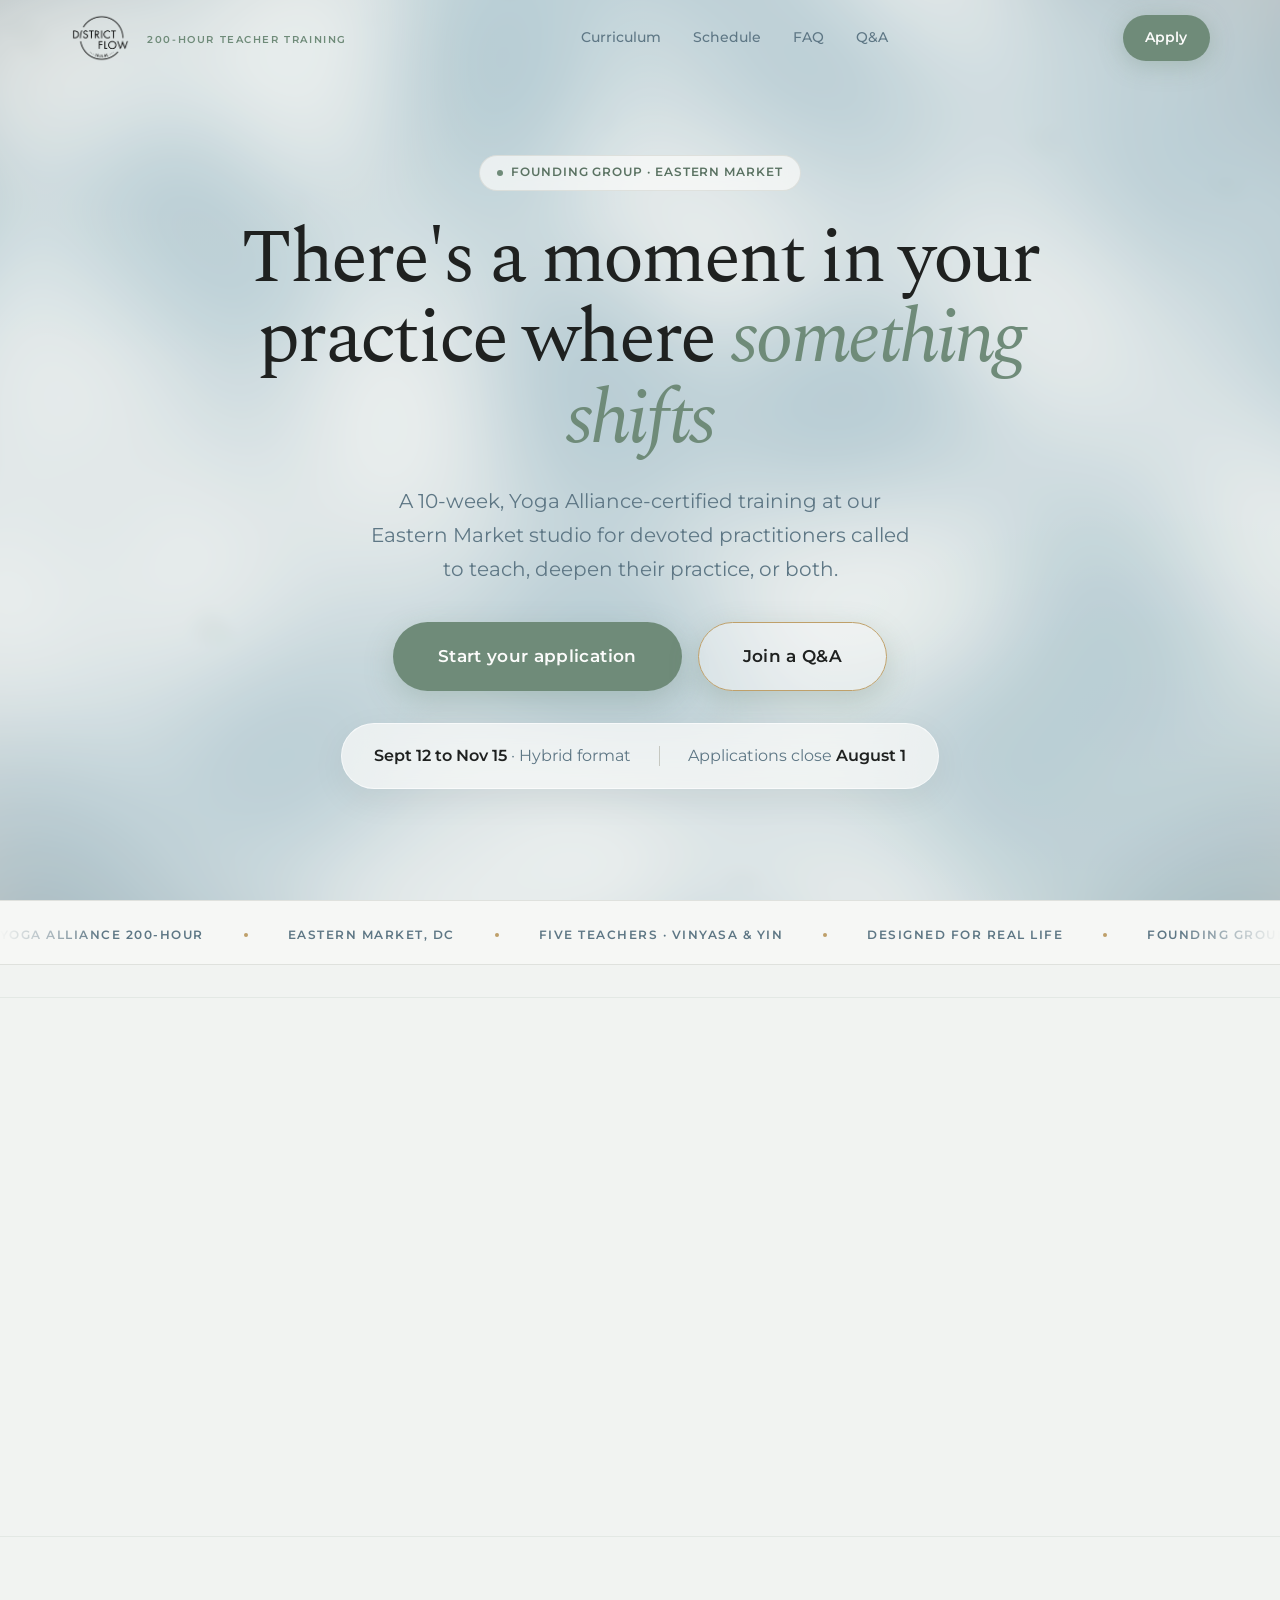
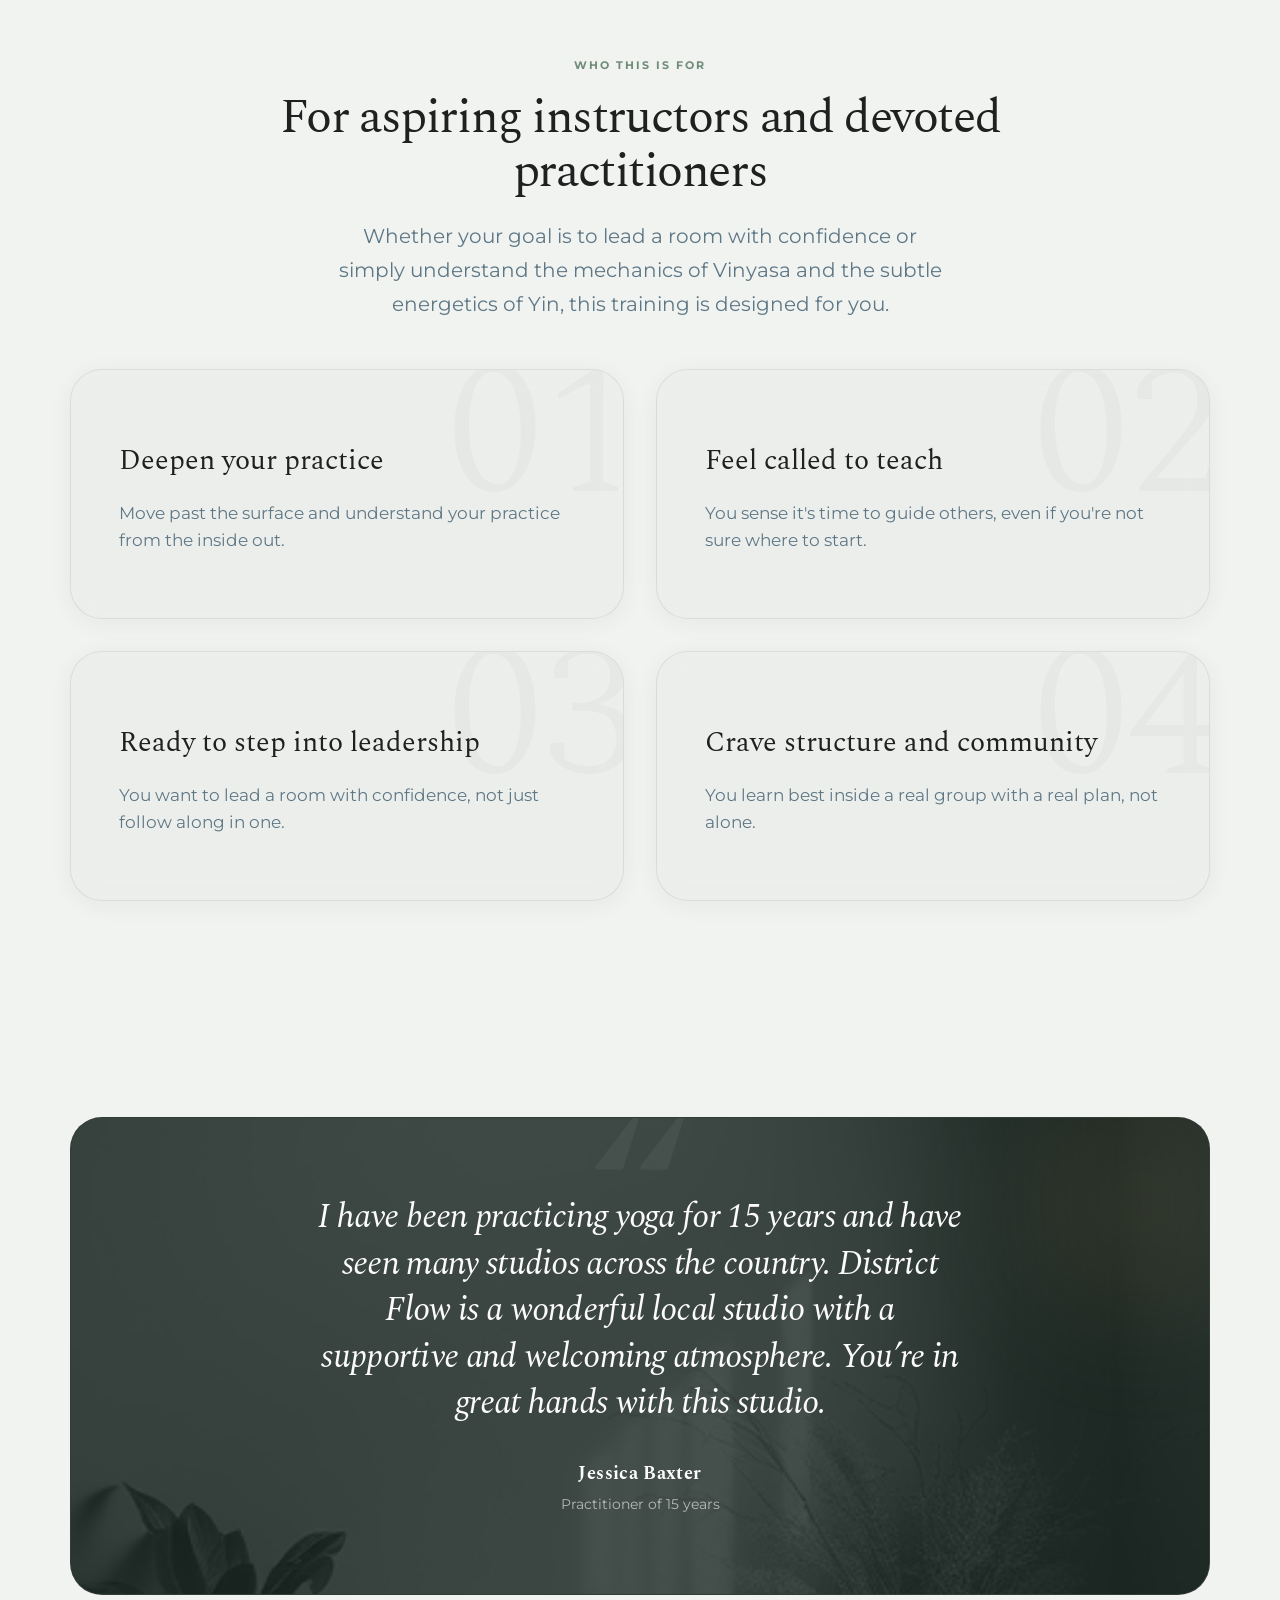
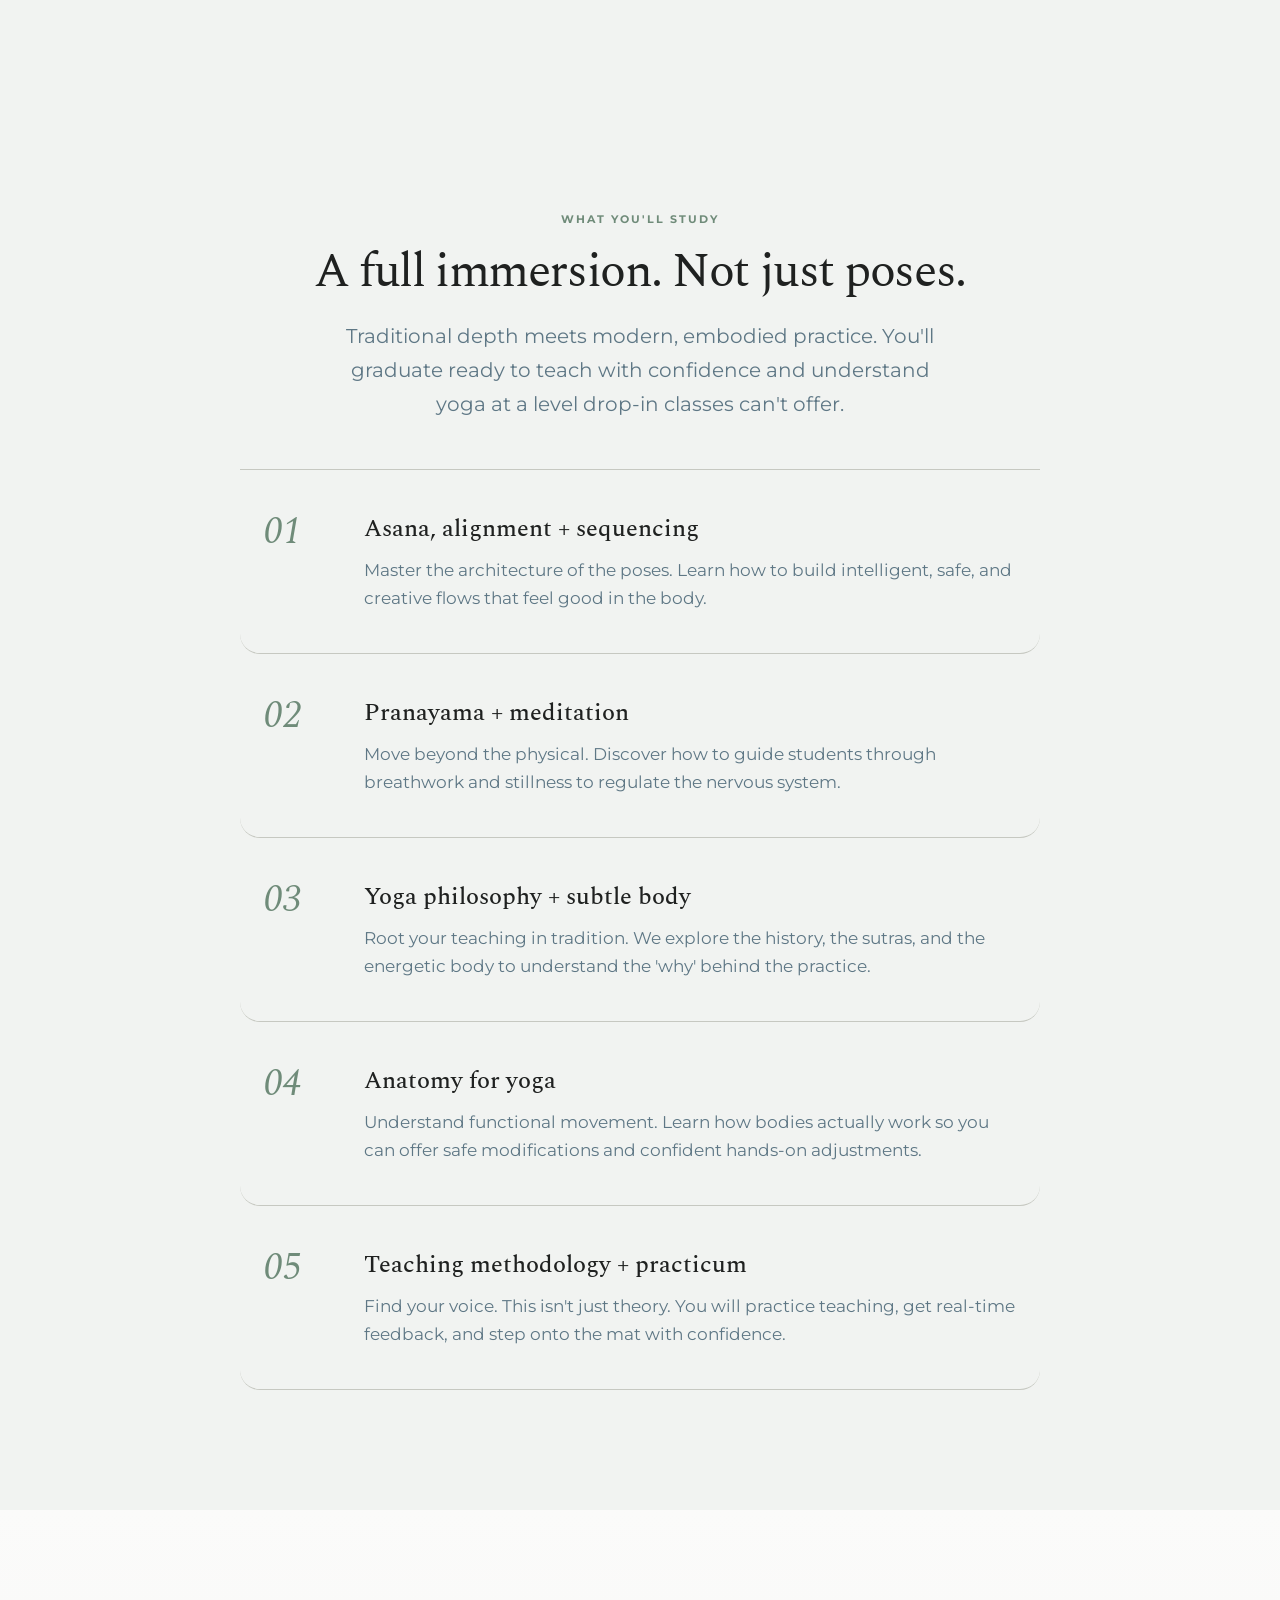
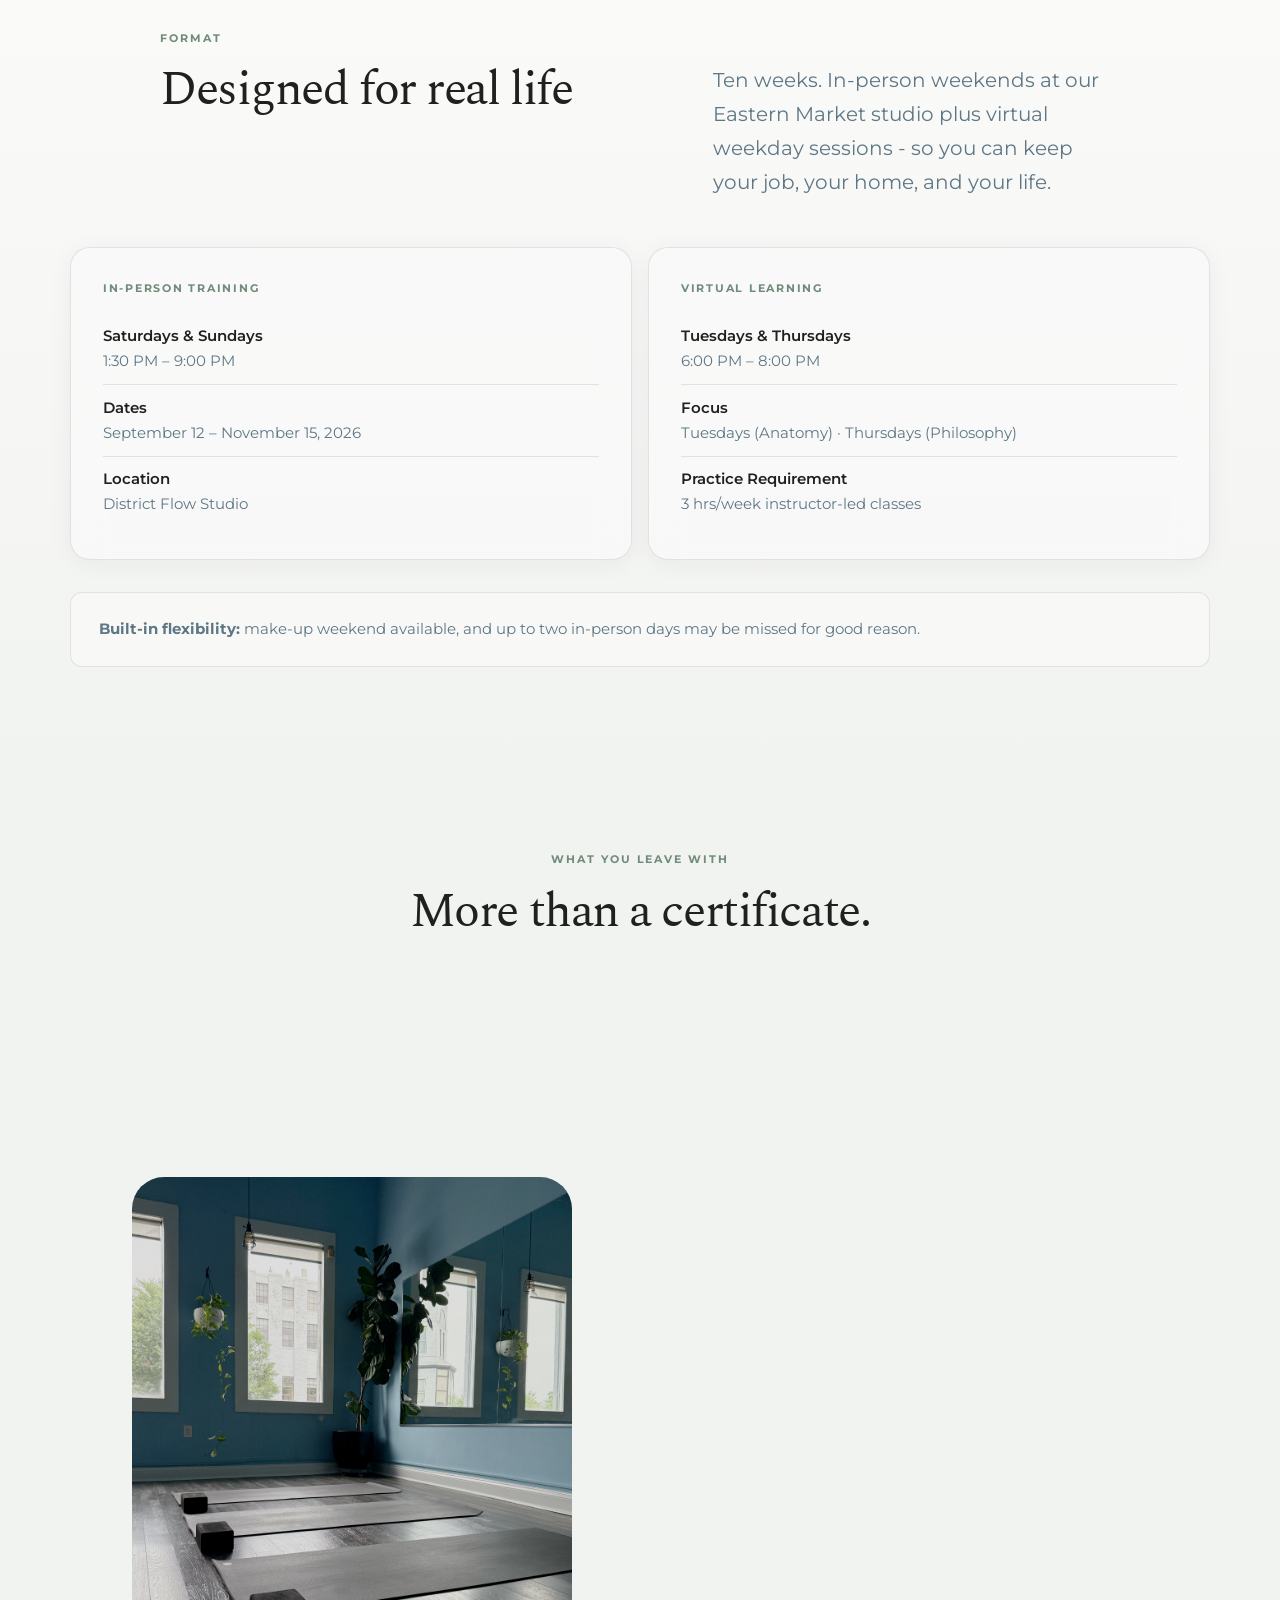
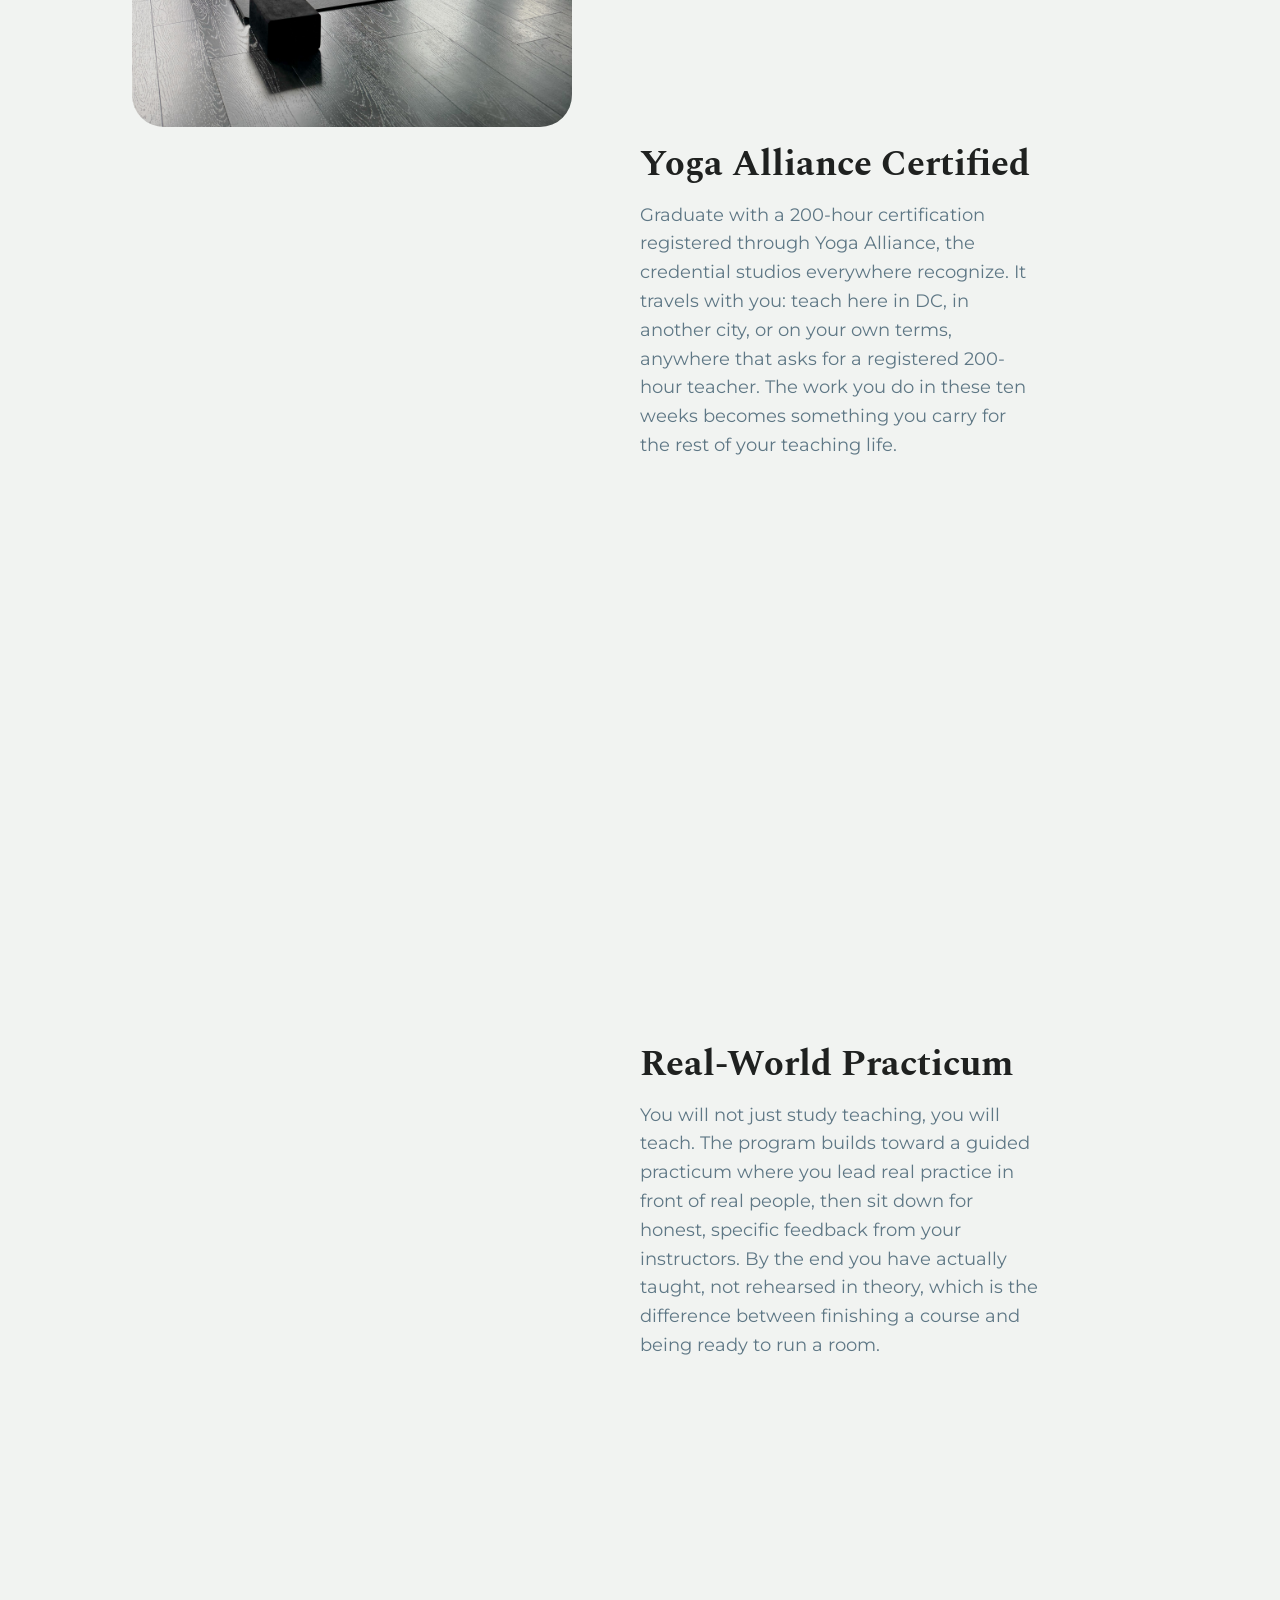
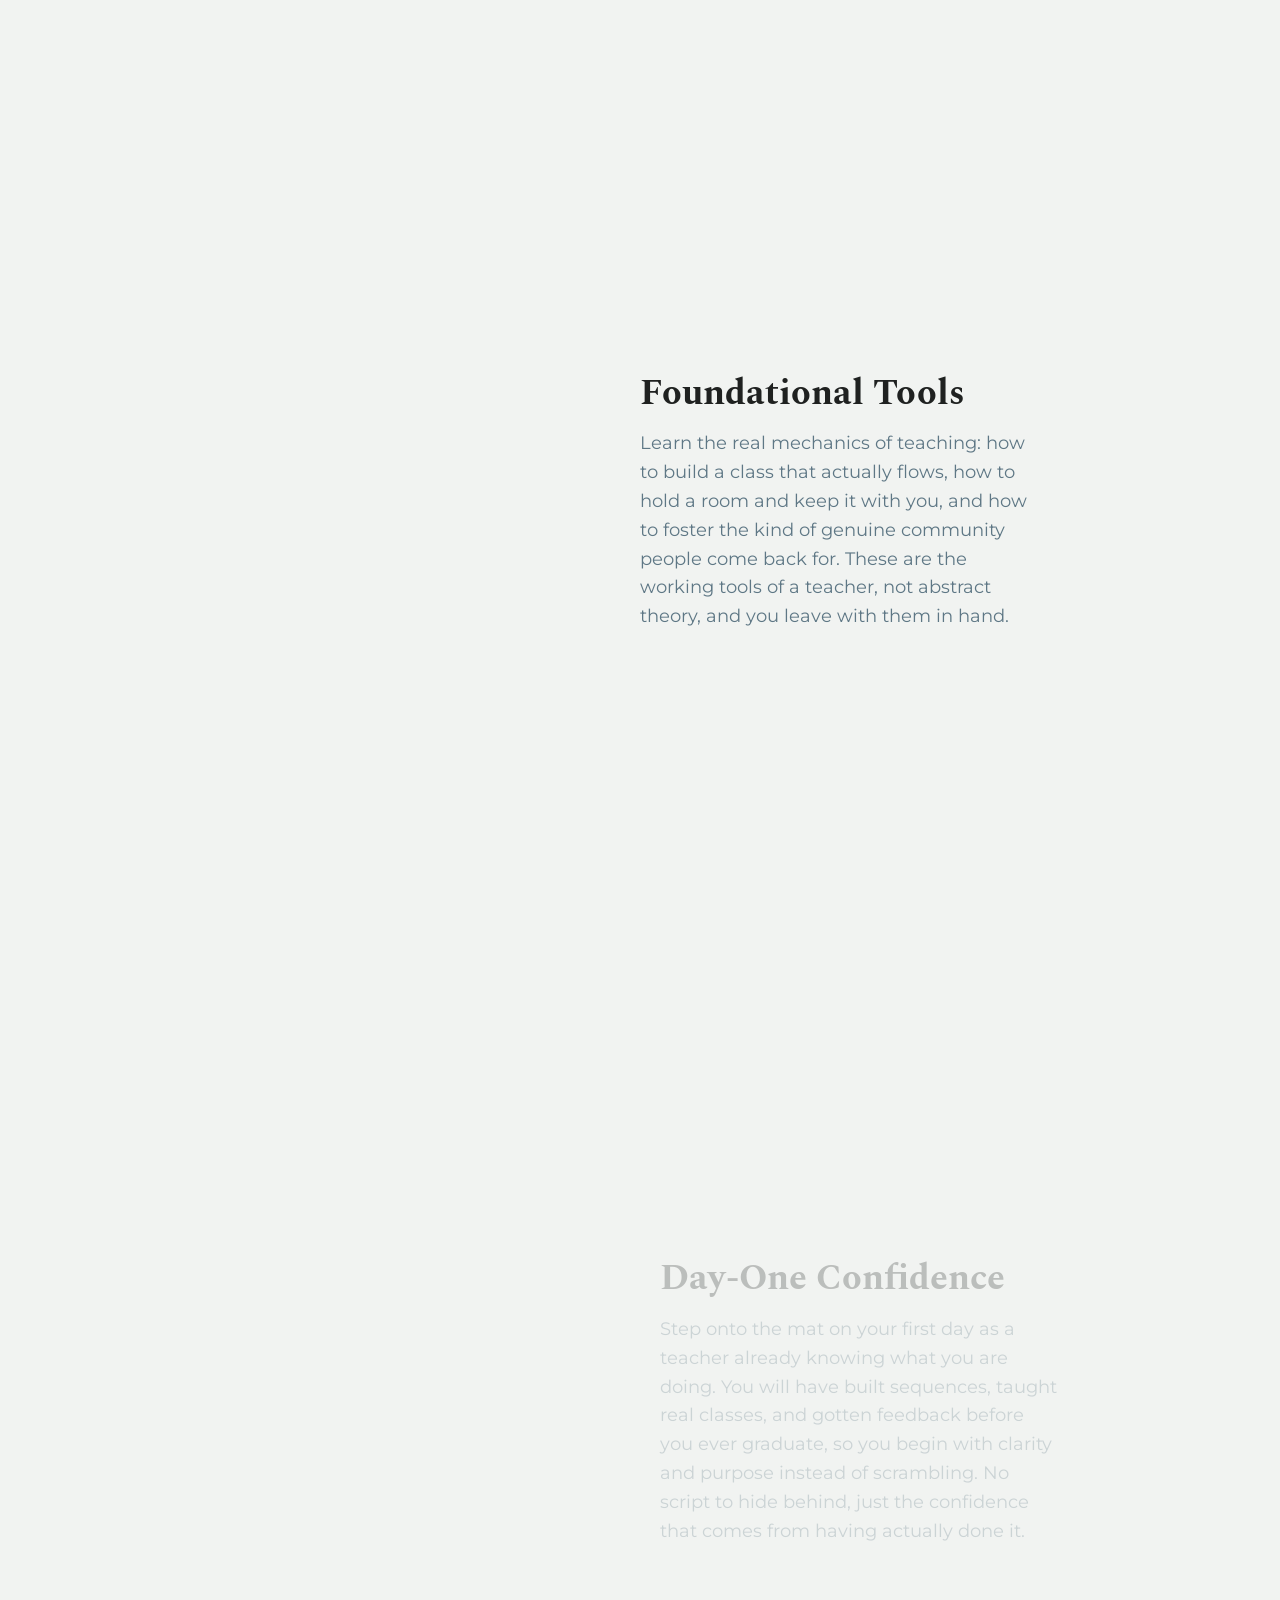
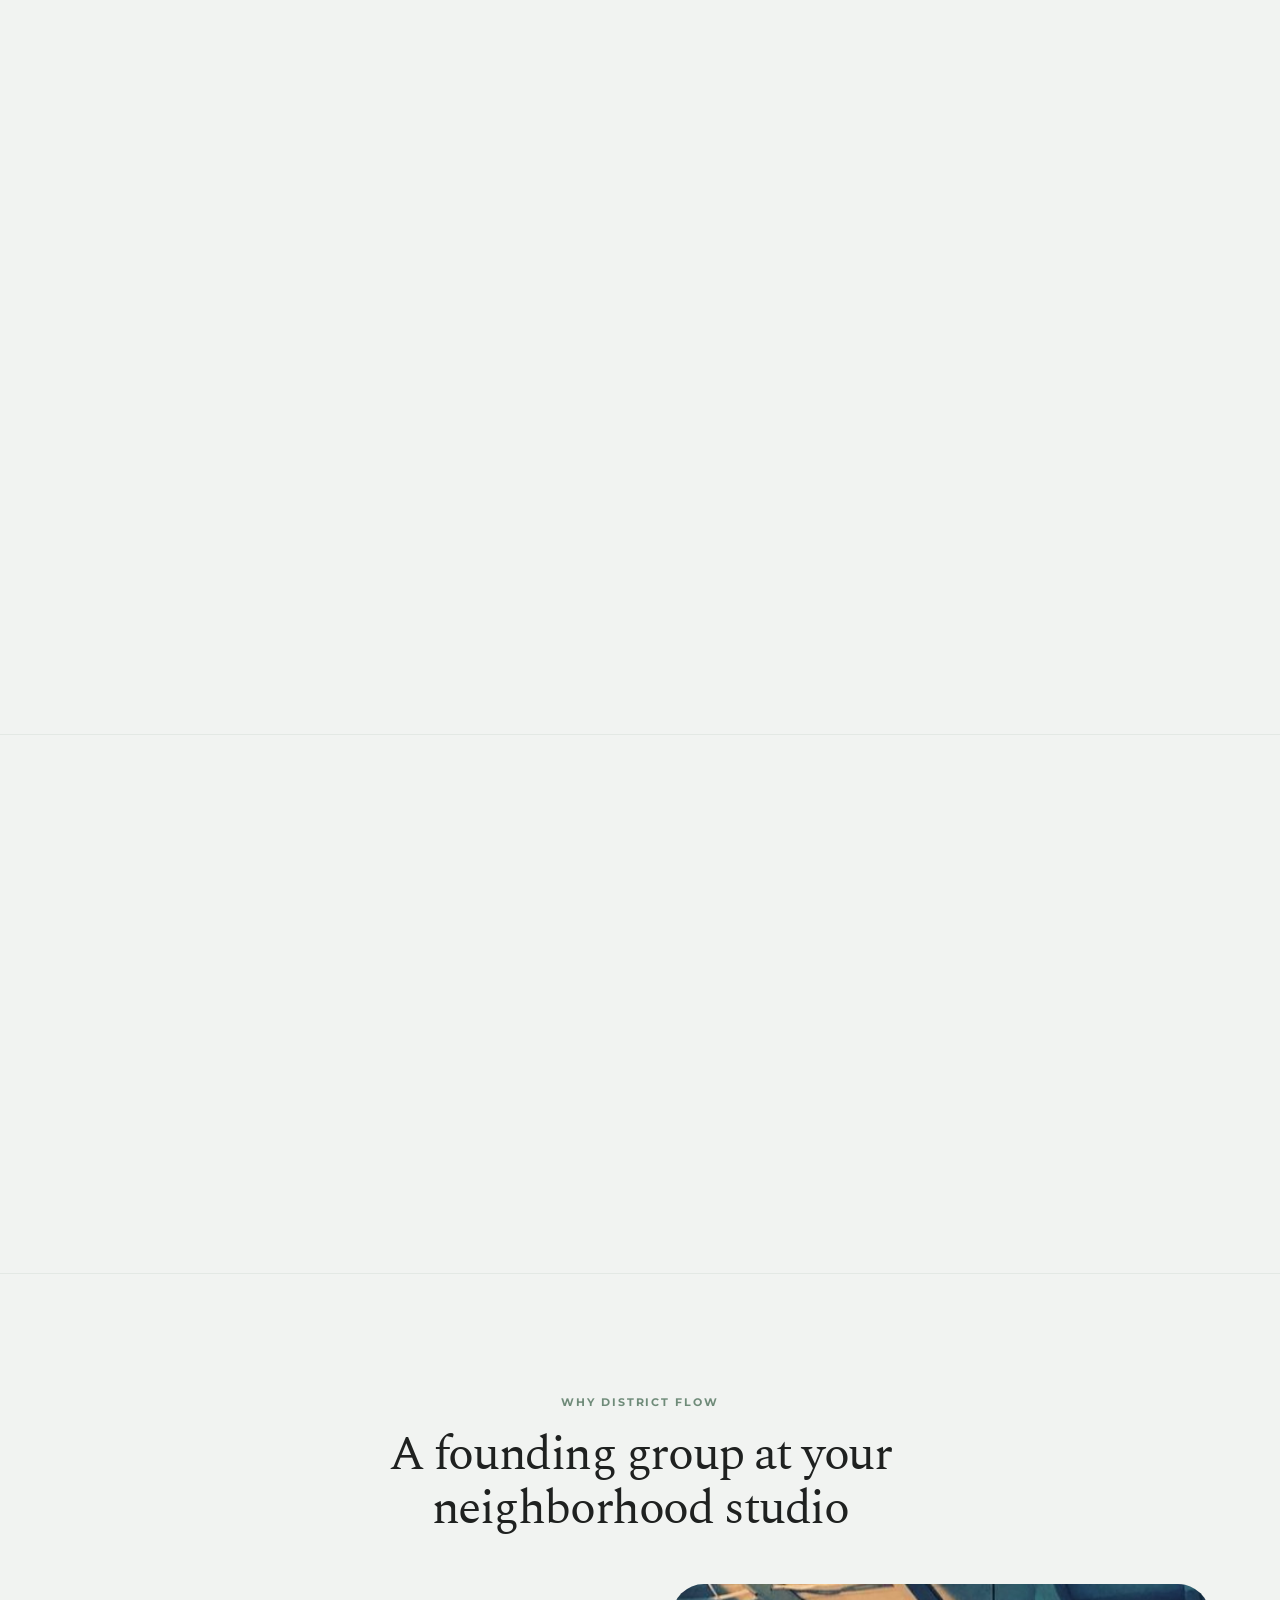
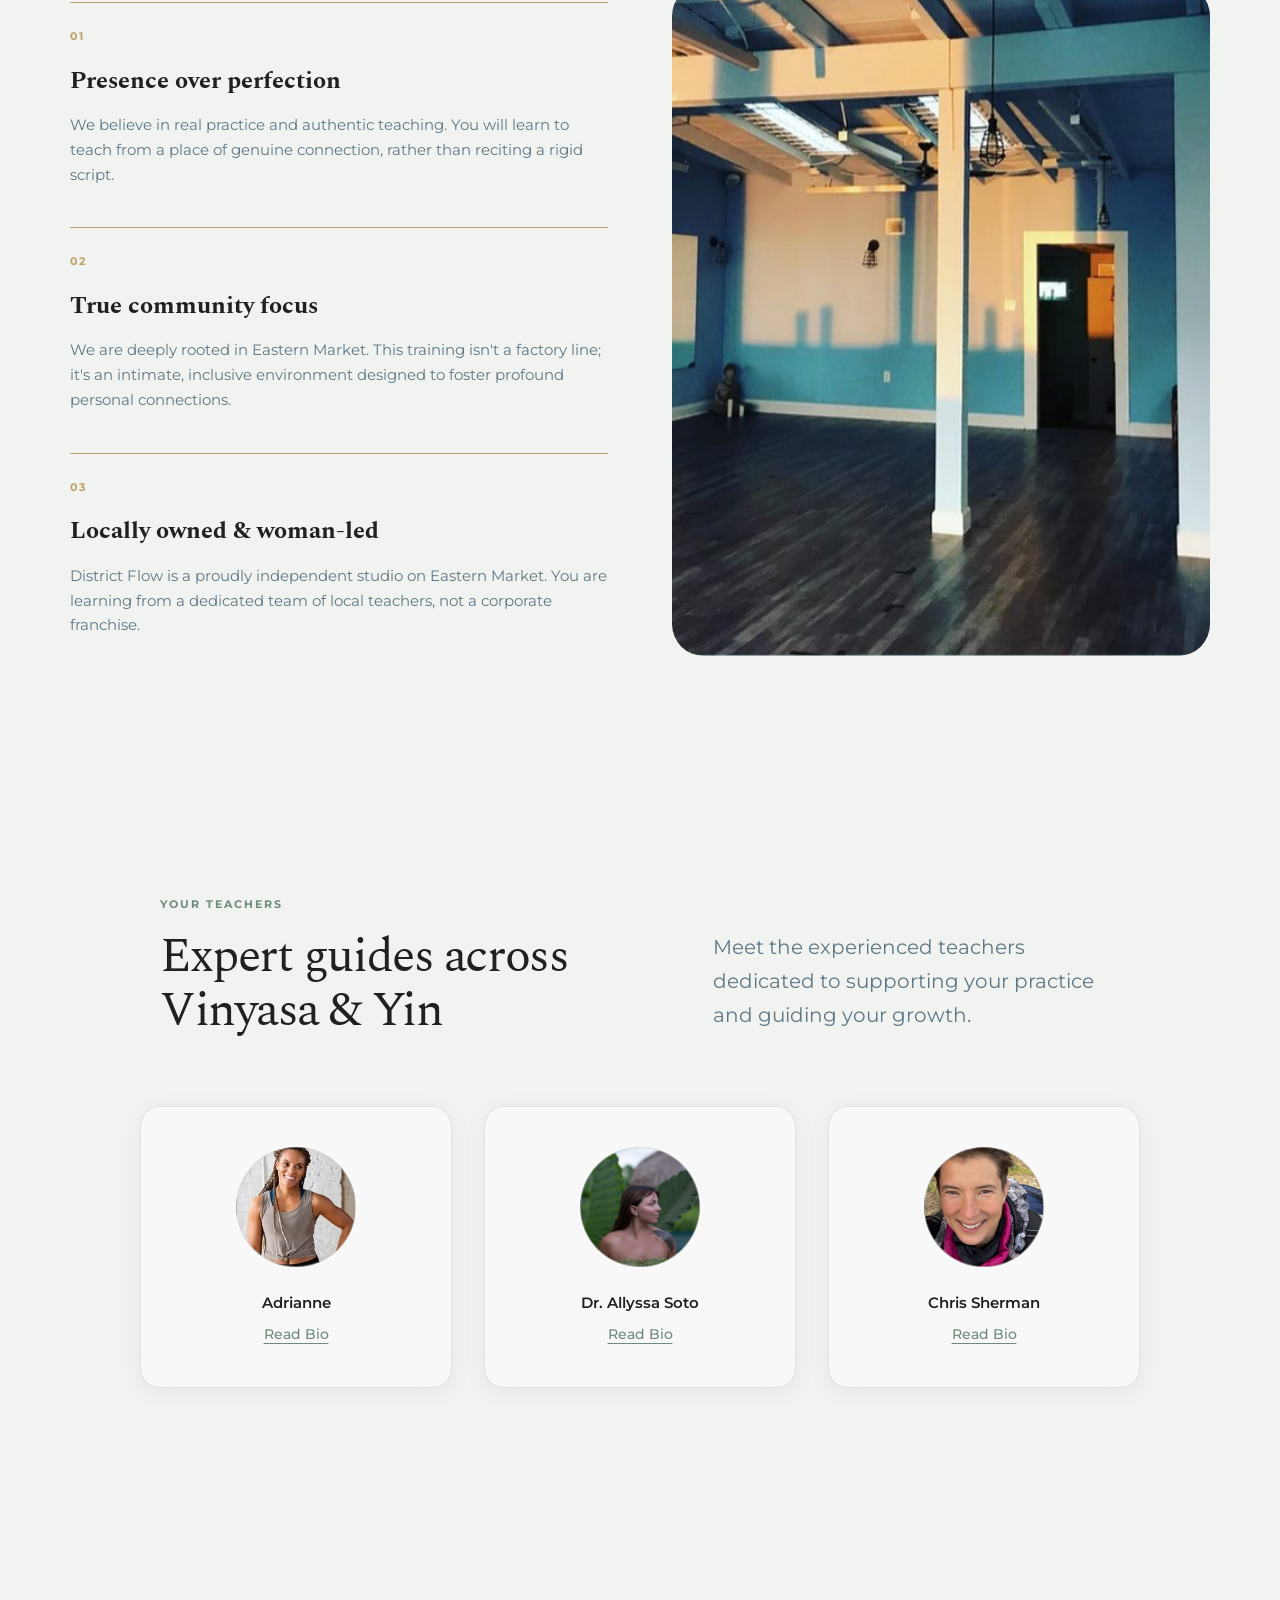
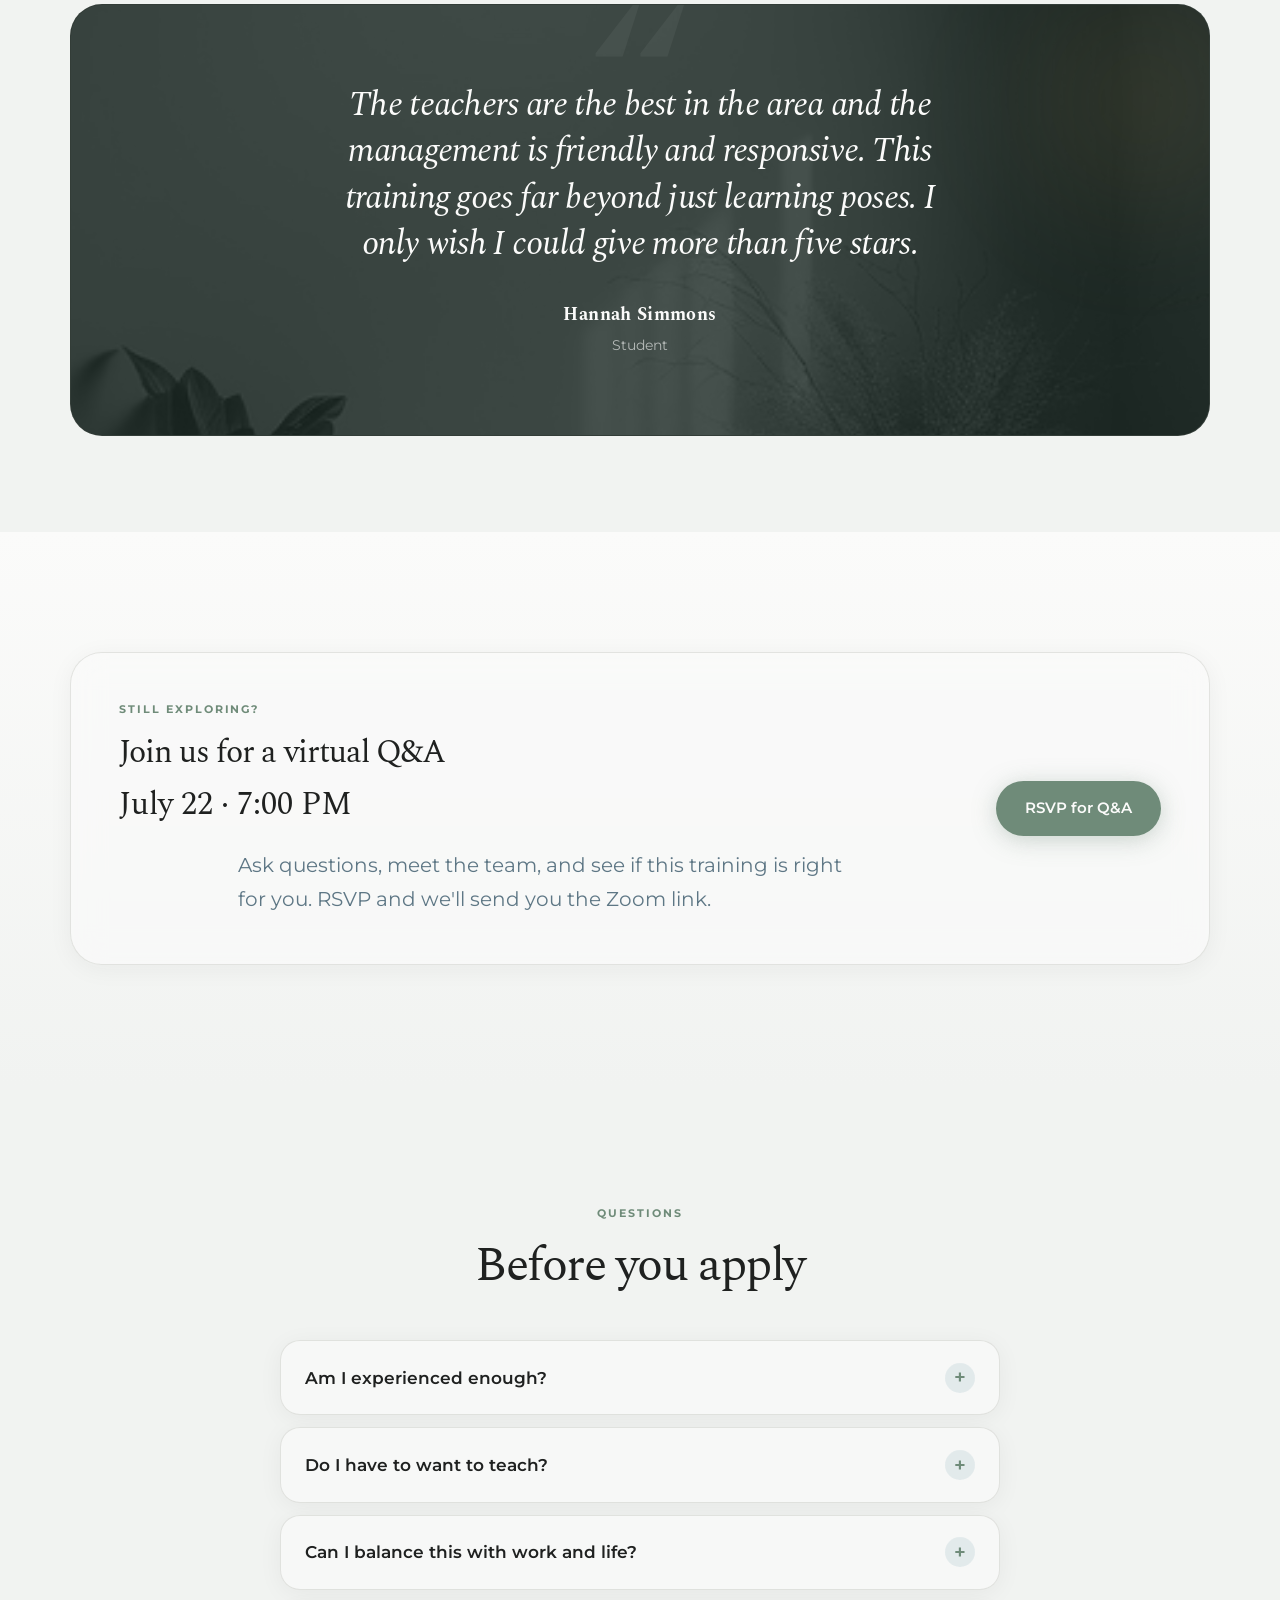
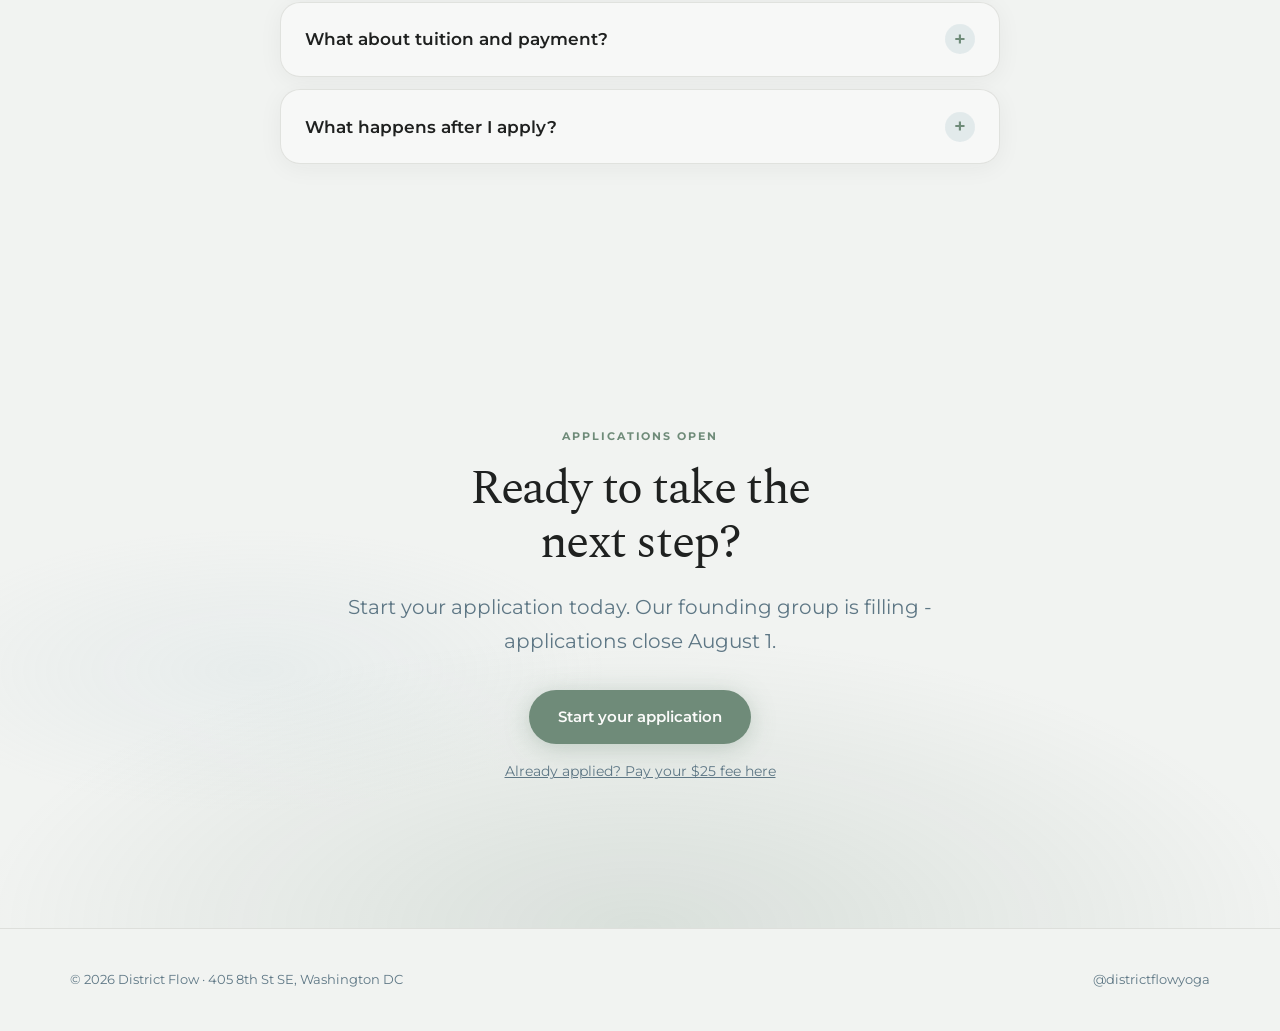
==== commit 06f173ae: "Install Meta Pixel base code and fire Lead event on application success" ====
--- a/index.html
+++ b/index.html
@@ -12,6 +12,24 @@
   <link rel="preconnect" href="https://fonts.gstatic.com" crossorigin>
   <link href="https://fonts.googleapis.com/css2?family=Montserrat:ital,wght@0,300..600;1,300..600&family=Spectral:ital,wght@0,300;0,400;0,500;1,300;1,400&display=swap" rel="stylesheet">
   <link rel="stylesheet" href="css/styles.css">
+
+  <!-- Meta Pixel Code -->
+  <script>
+    !function(f,b,e,v,n,t,s)
+    {if(f.fbq)return;n=f.fbq=function(){n.callMethod?
+    n.callMethod.apply(n,arguments):n.queue.push(arguments)};
+    if(!f._fbq)f._fbq=n;n.push=n;n.loaded=!0;n.version='2.0';
+    n.queue=[];t=b.createElement(e);t.async=!0;
+    t.src=v;s=b.getElementsByTagName(e)[0];
+    s.parentNode.insertBefore(t,s)}(window, document,'script',
+    'https://connect.facebook.net/en_US/fbevents.js');
+    fbq('init', '1425764172411382');
+    fbq('track', 'PageView');
+  </script>
+  <noscript><img height="1" width="1" style="display:none"
+    src="https://www.facebook.com/tr?id=1425764172411382&ev=PageView&noscript=1"
+  /></noscript>
+  <!-- End Meta Pixel Code -->
 </head>
 <body>
 
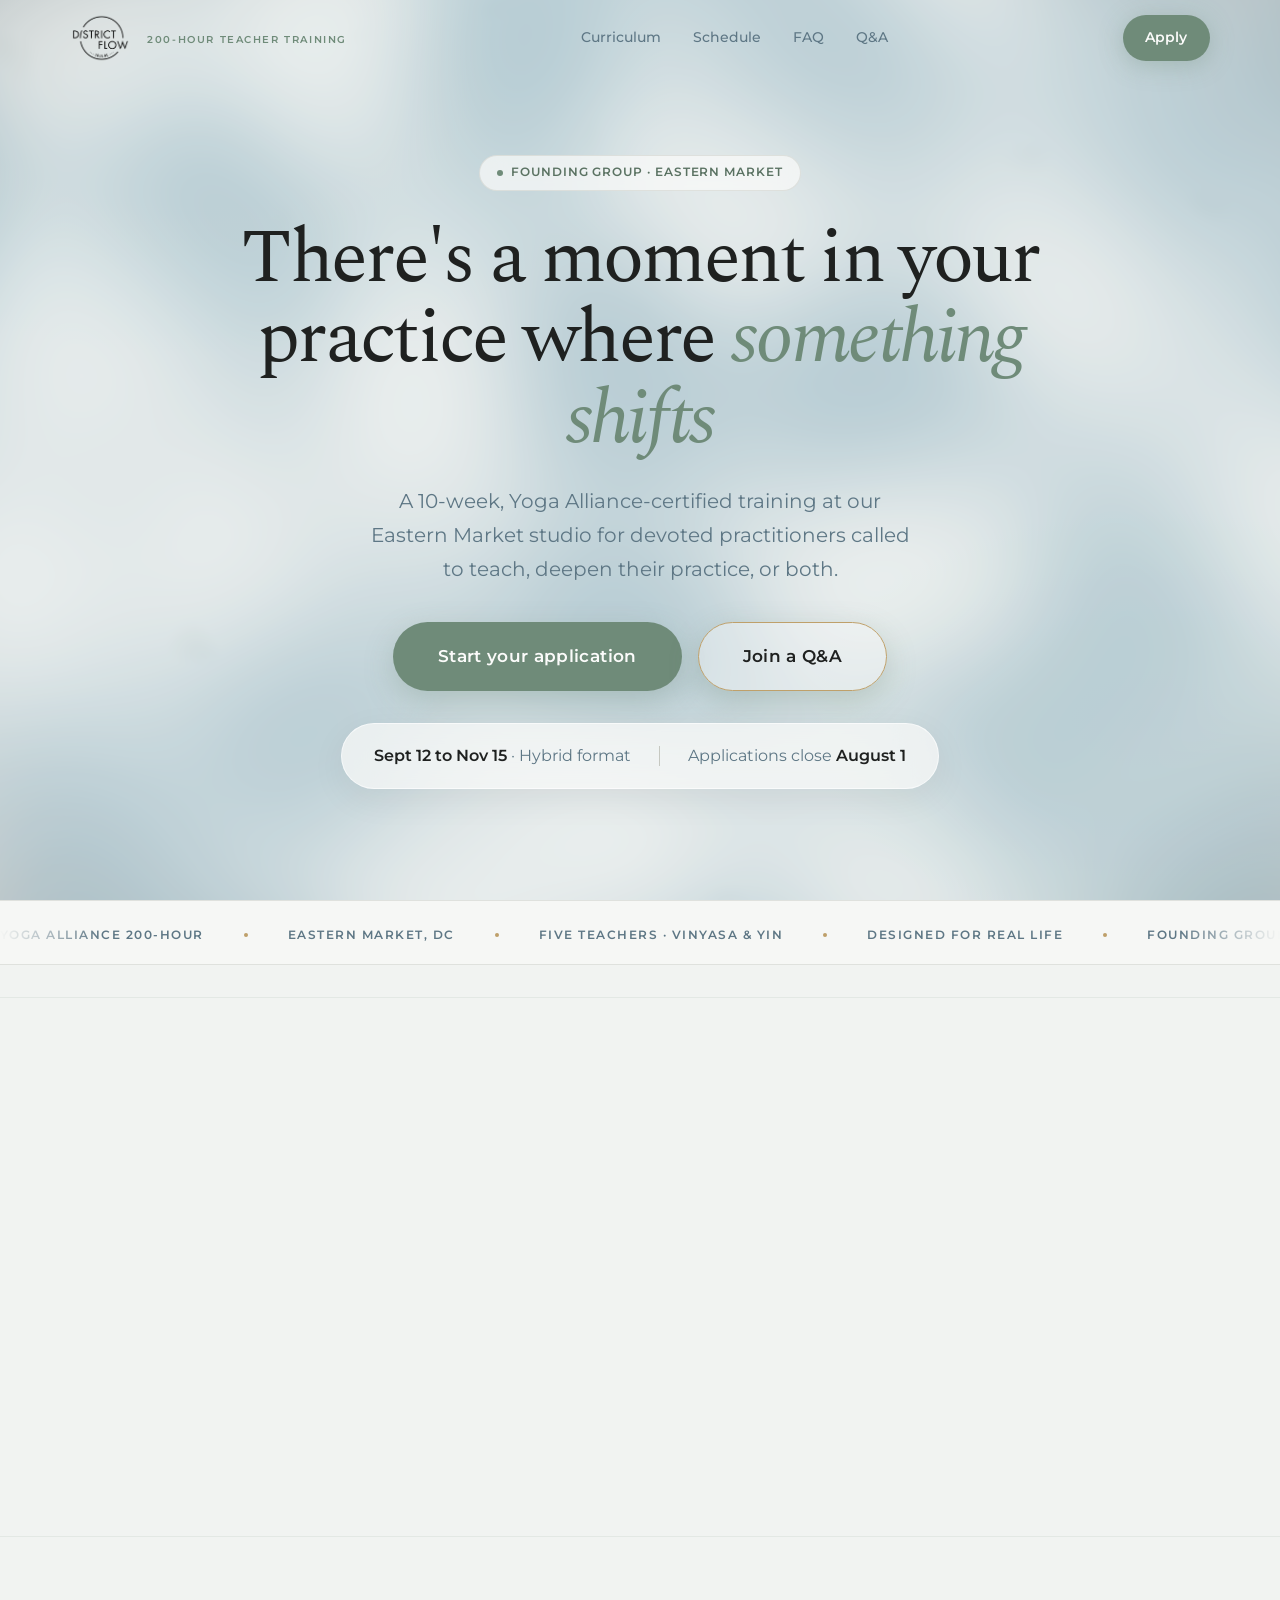
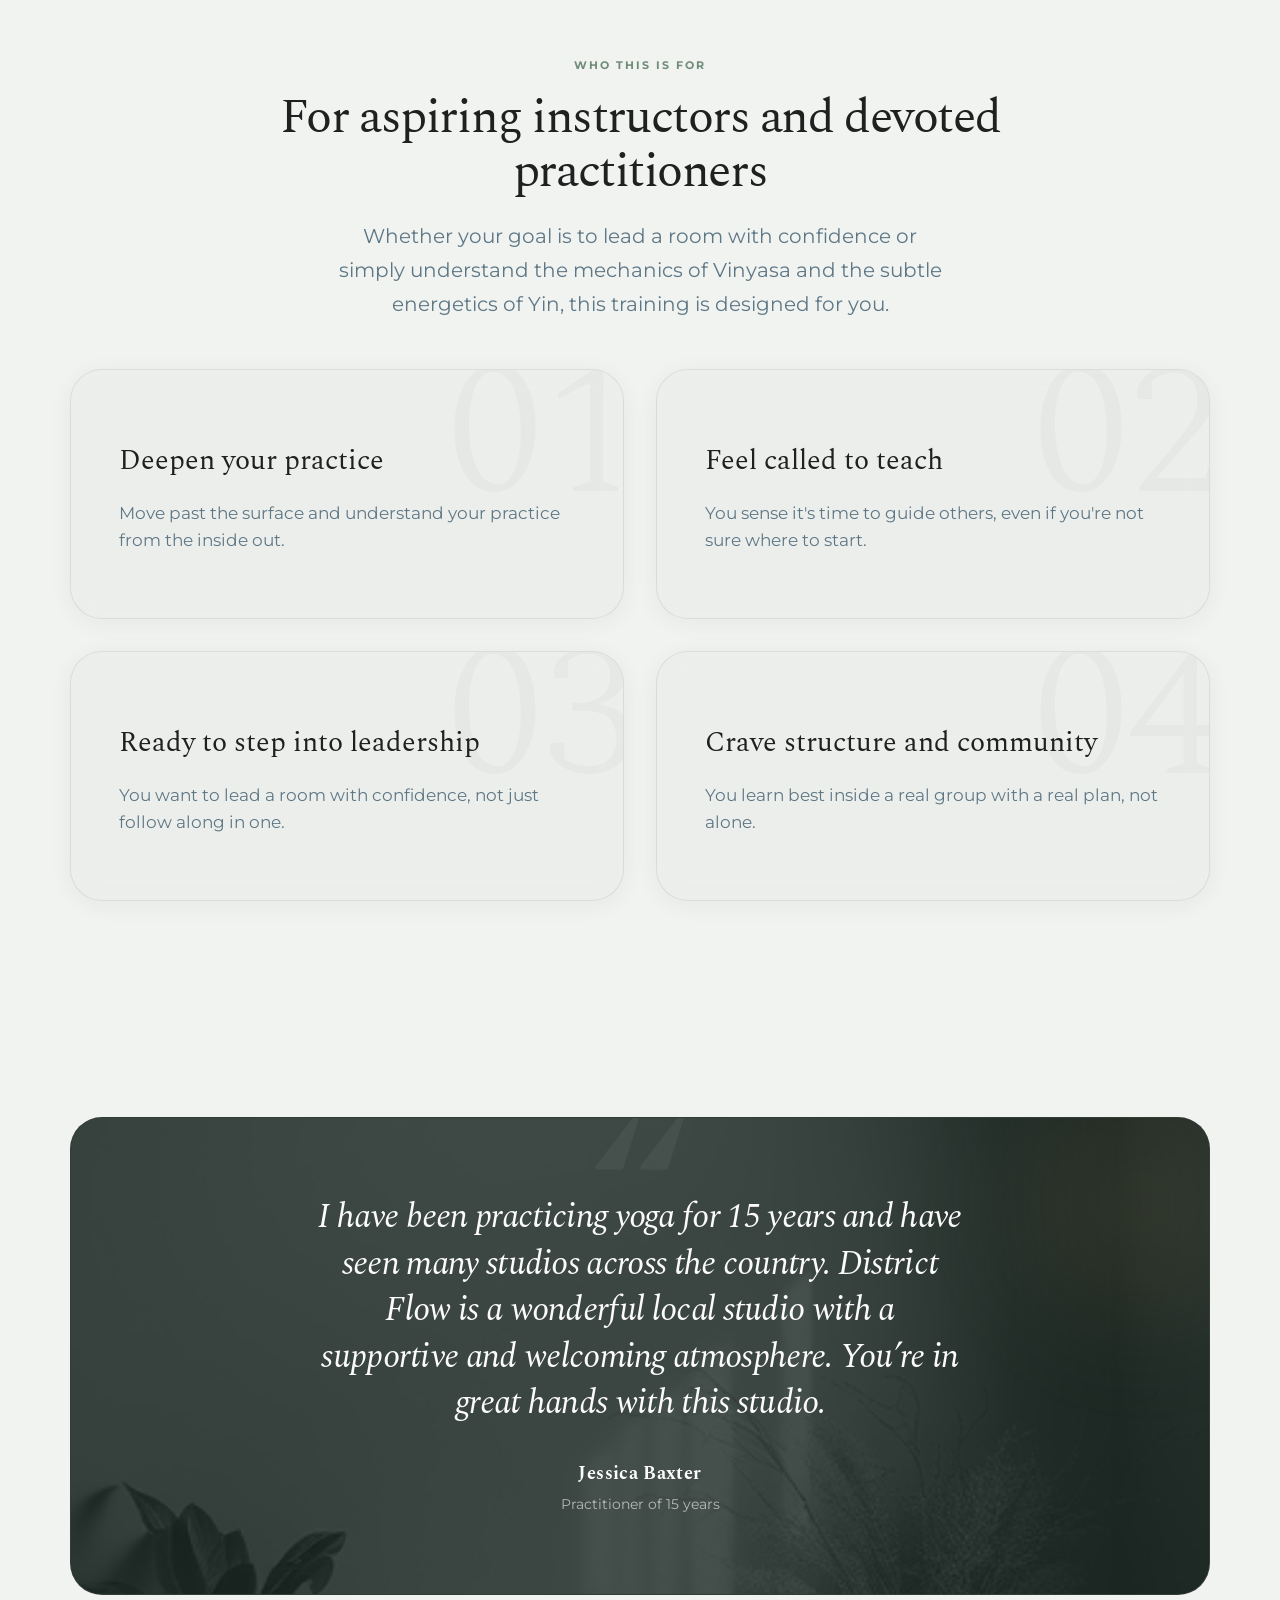
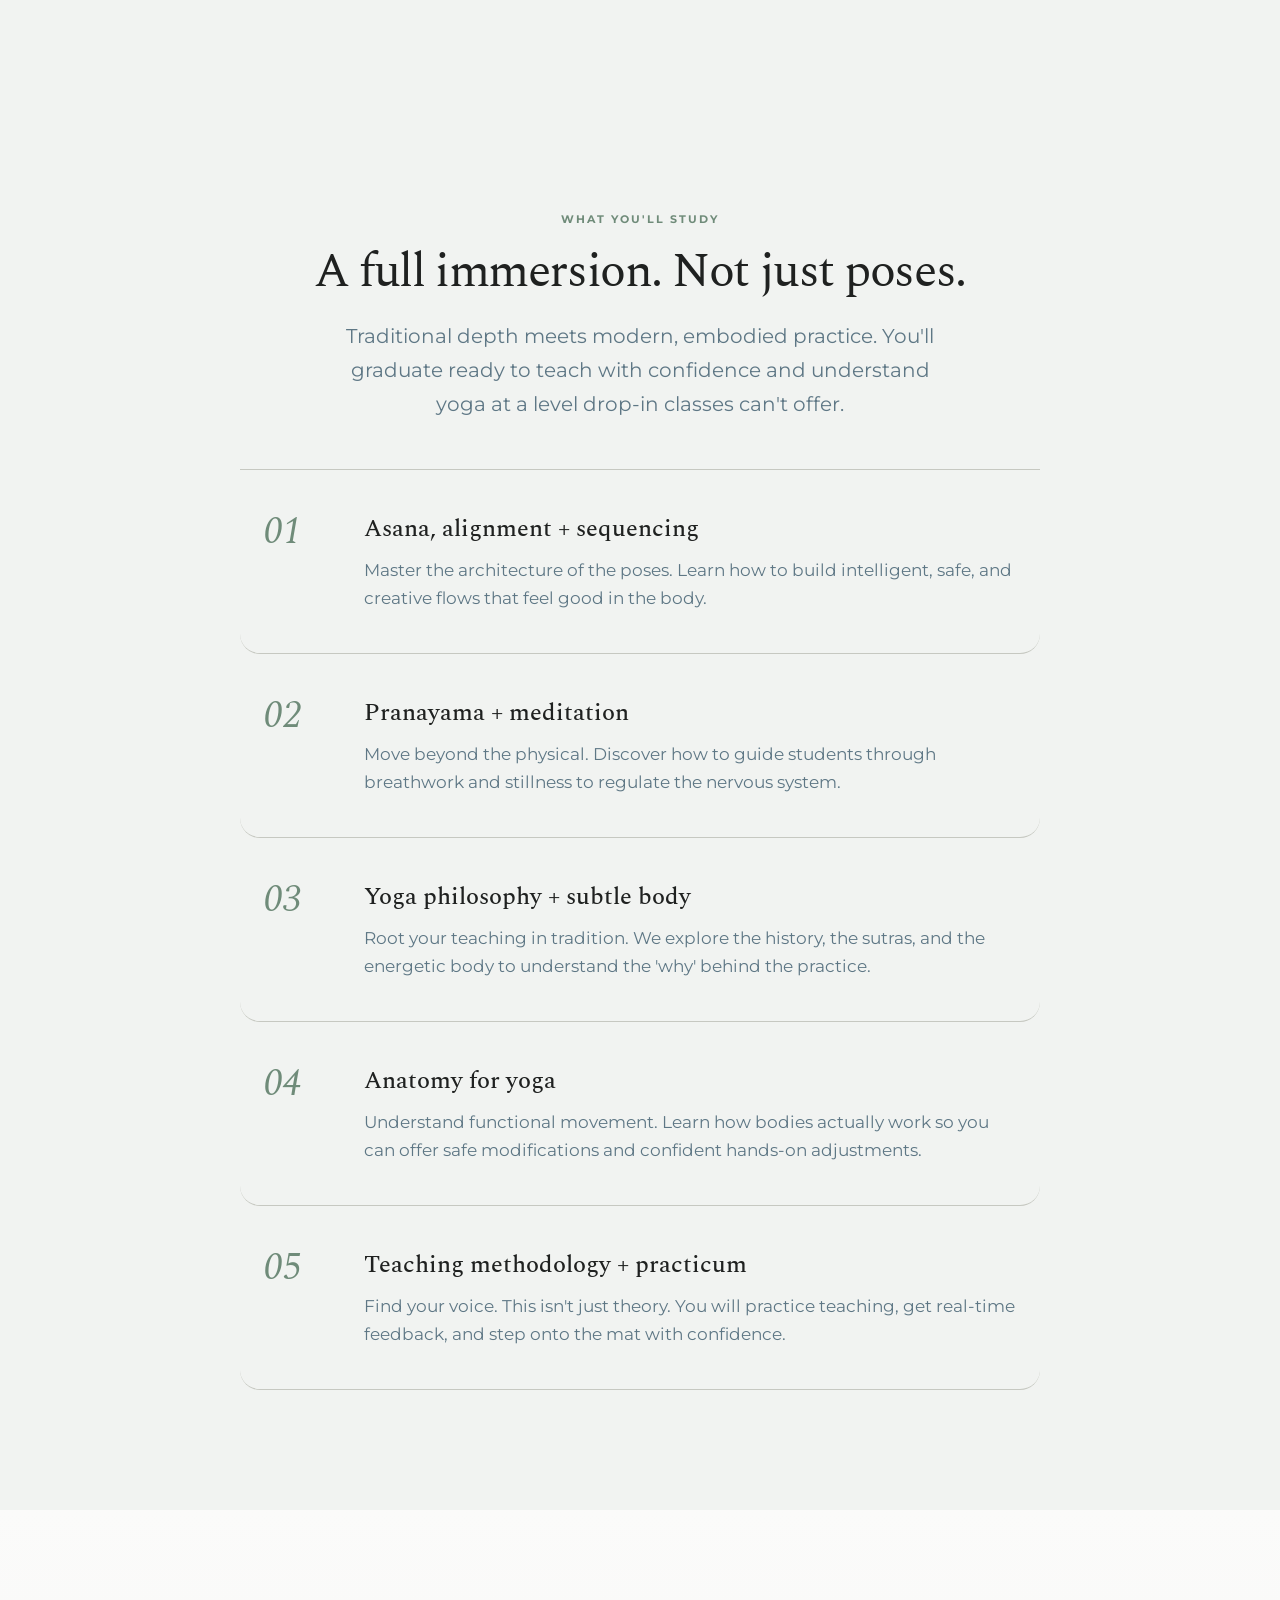
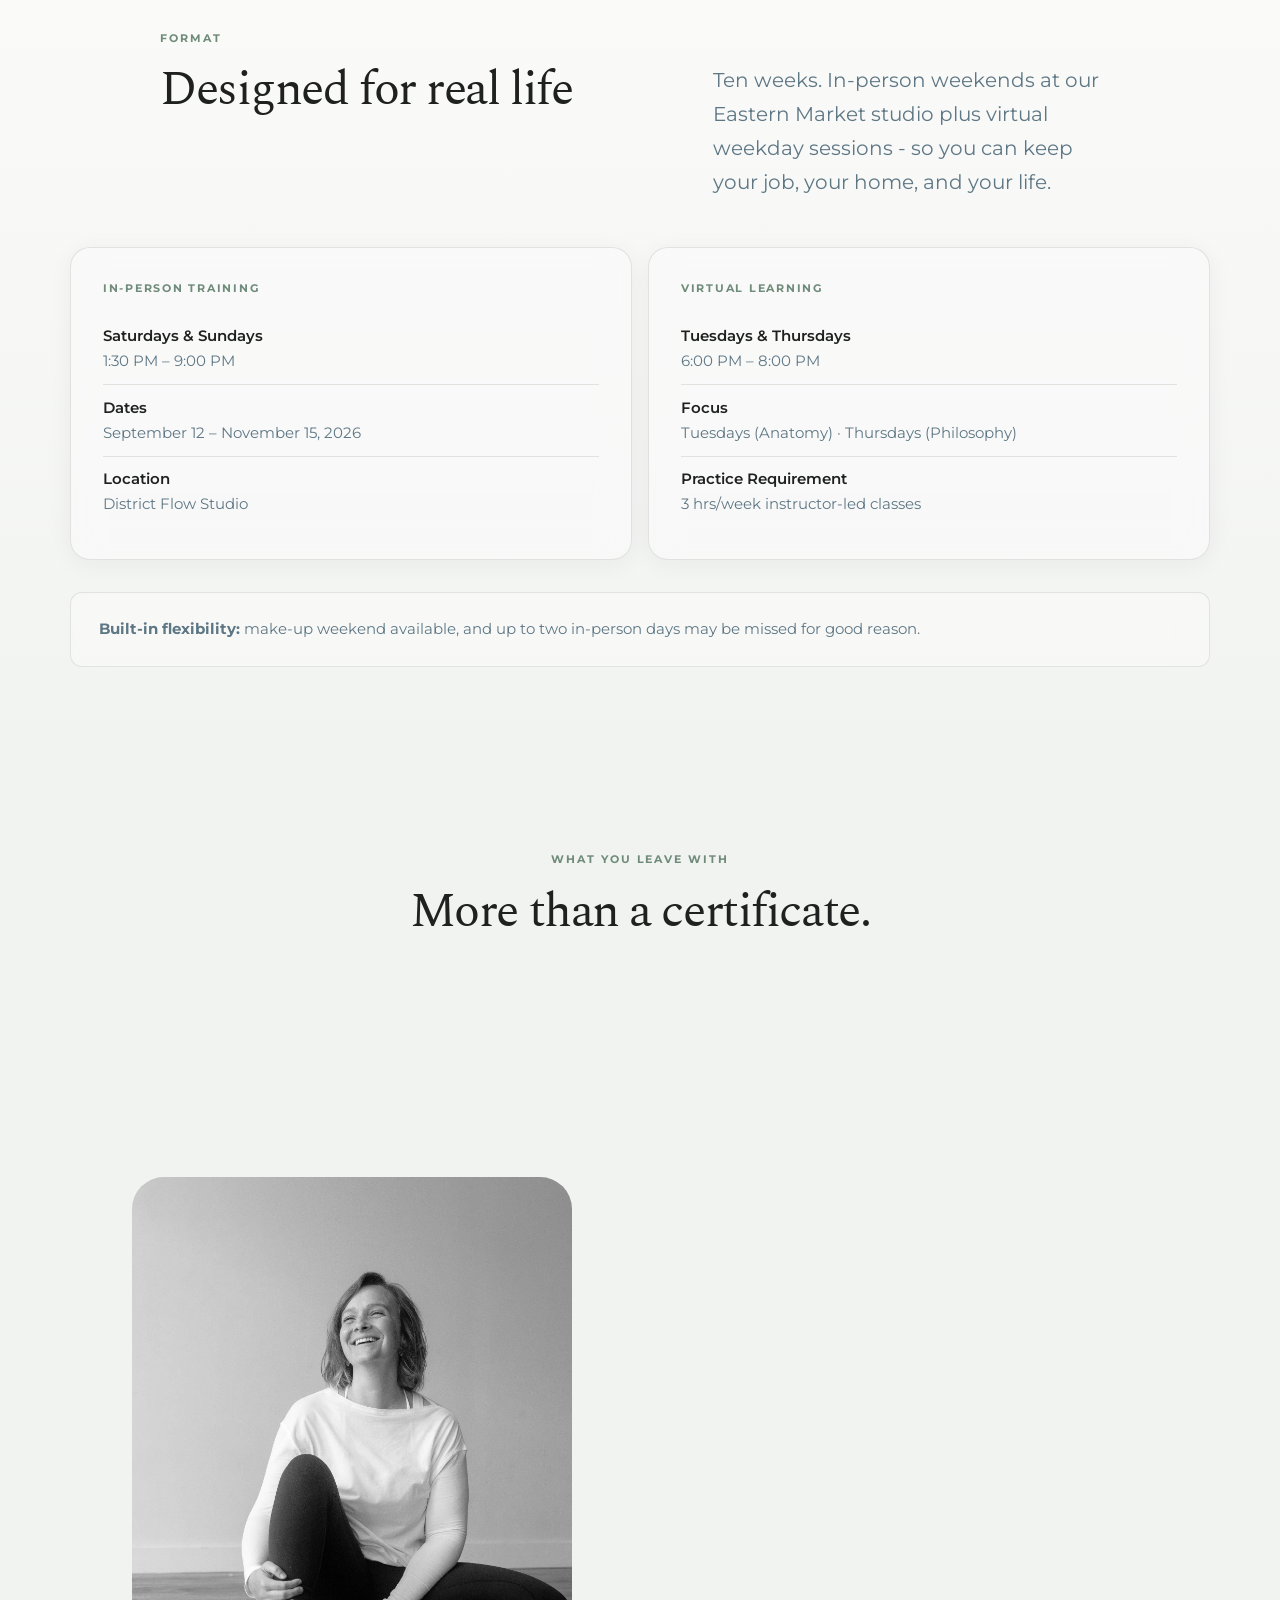
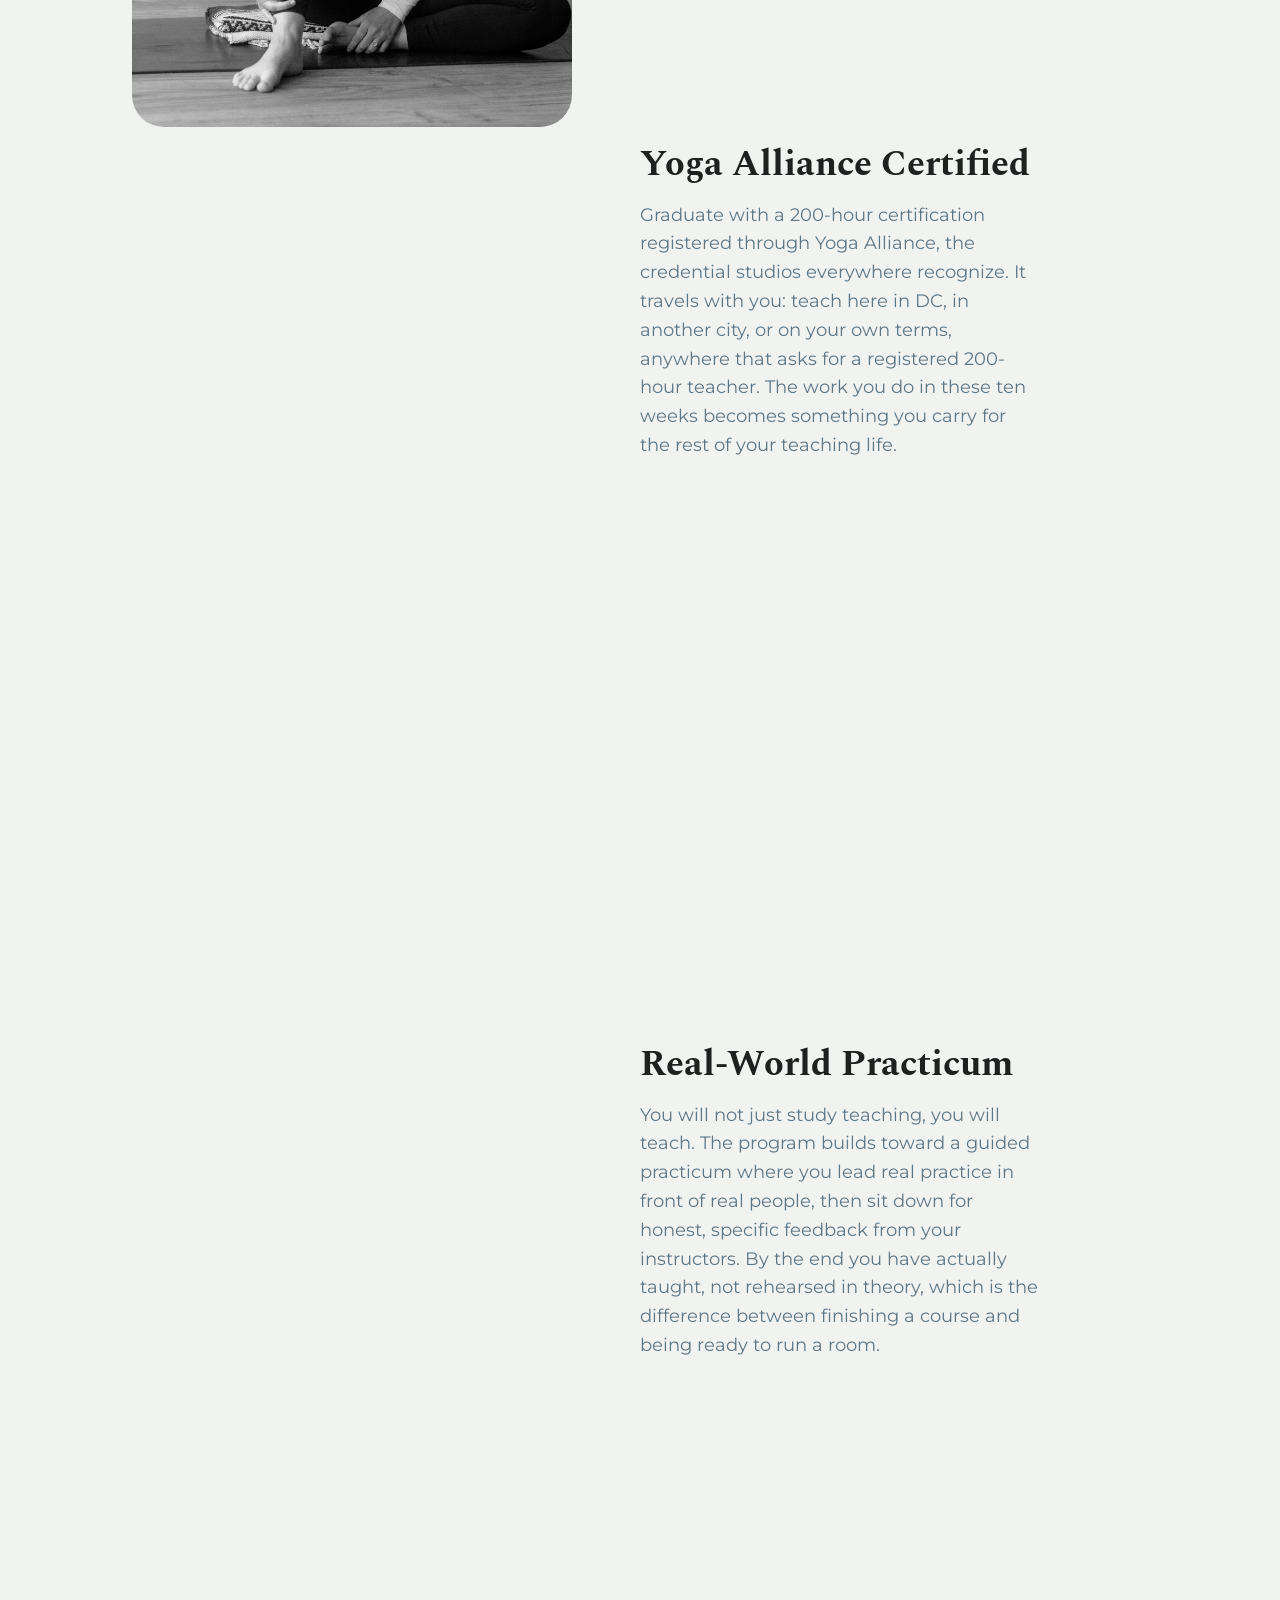
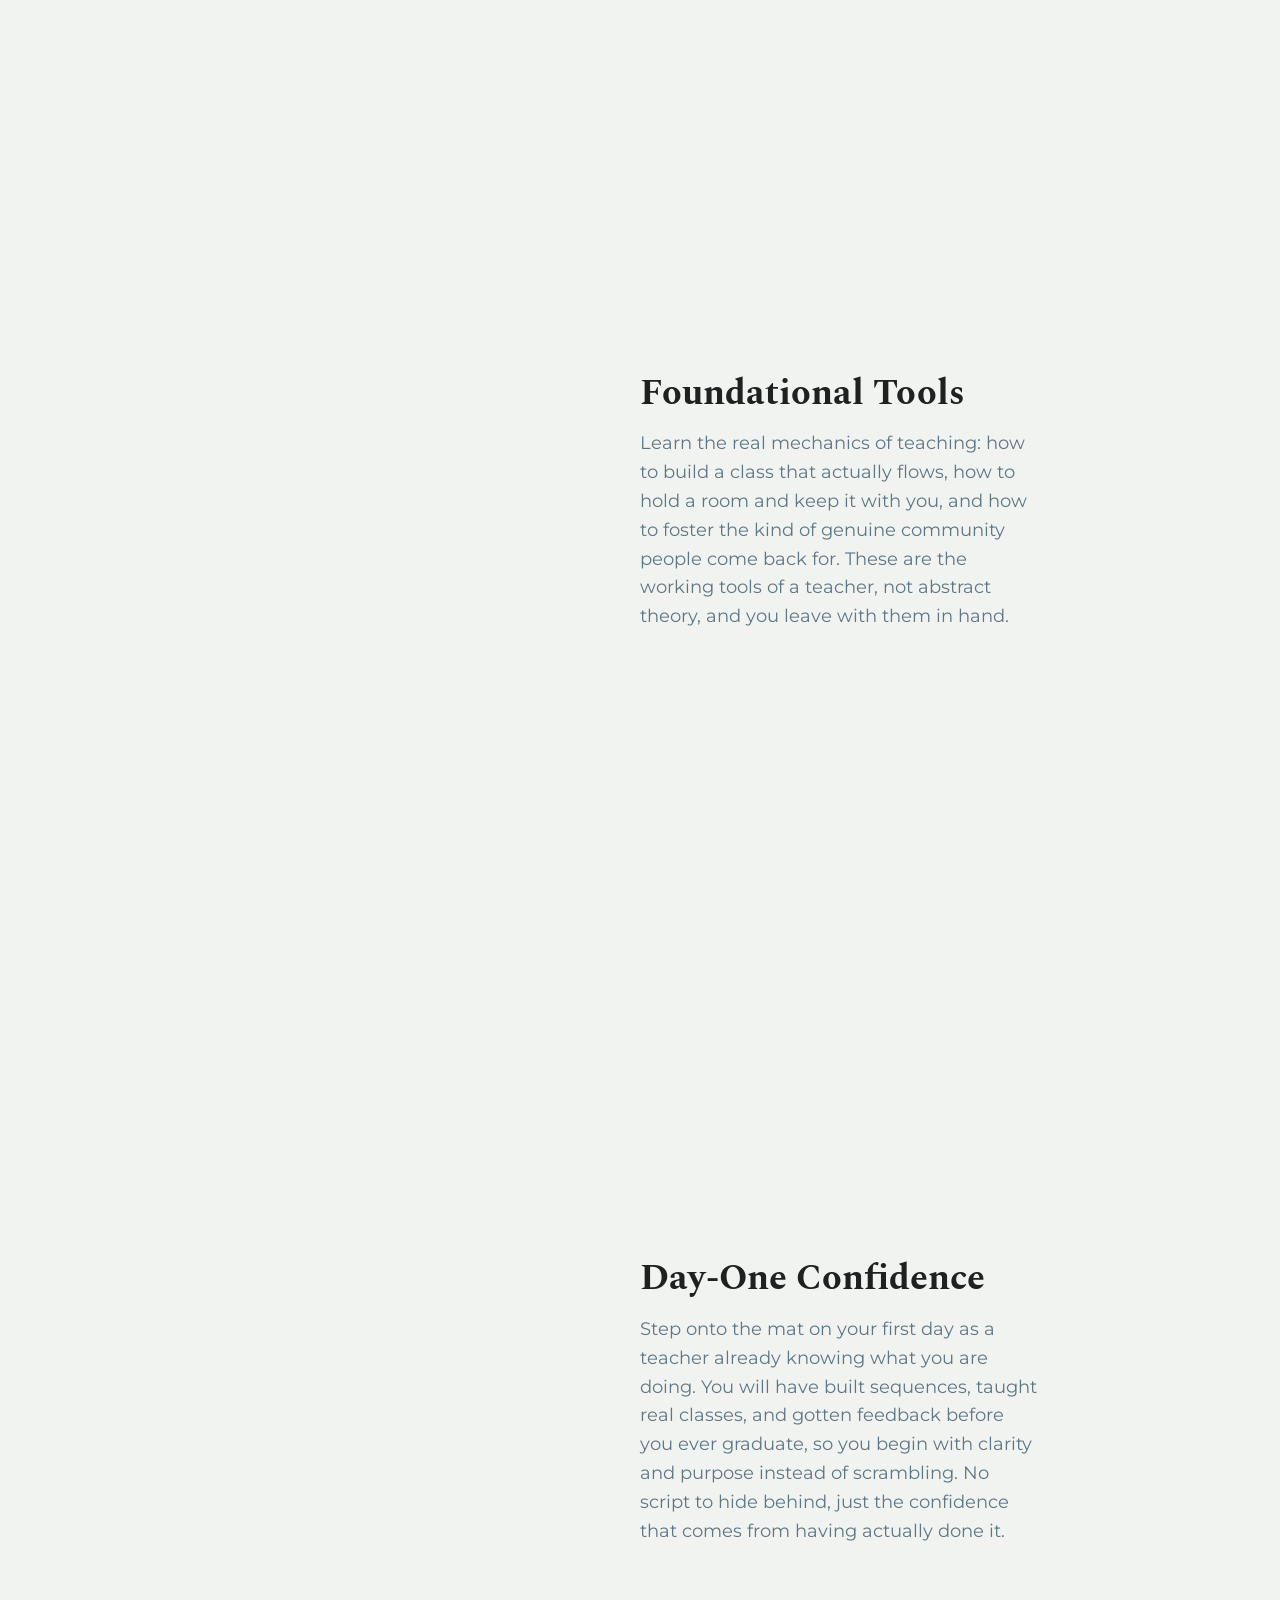
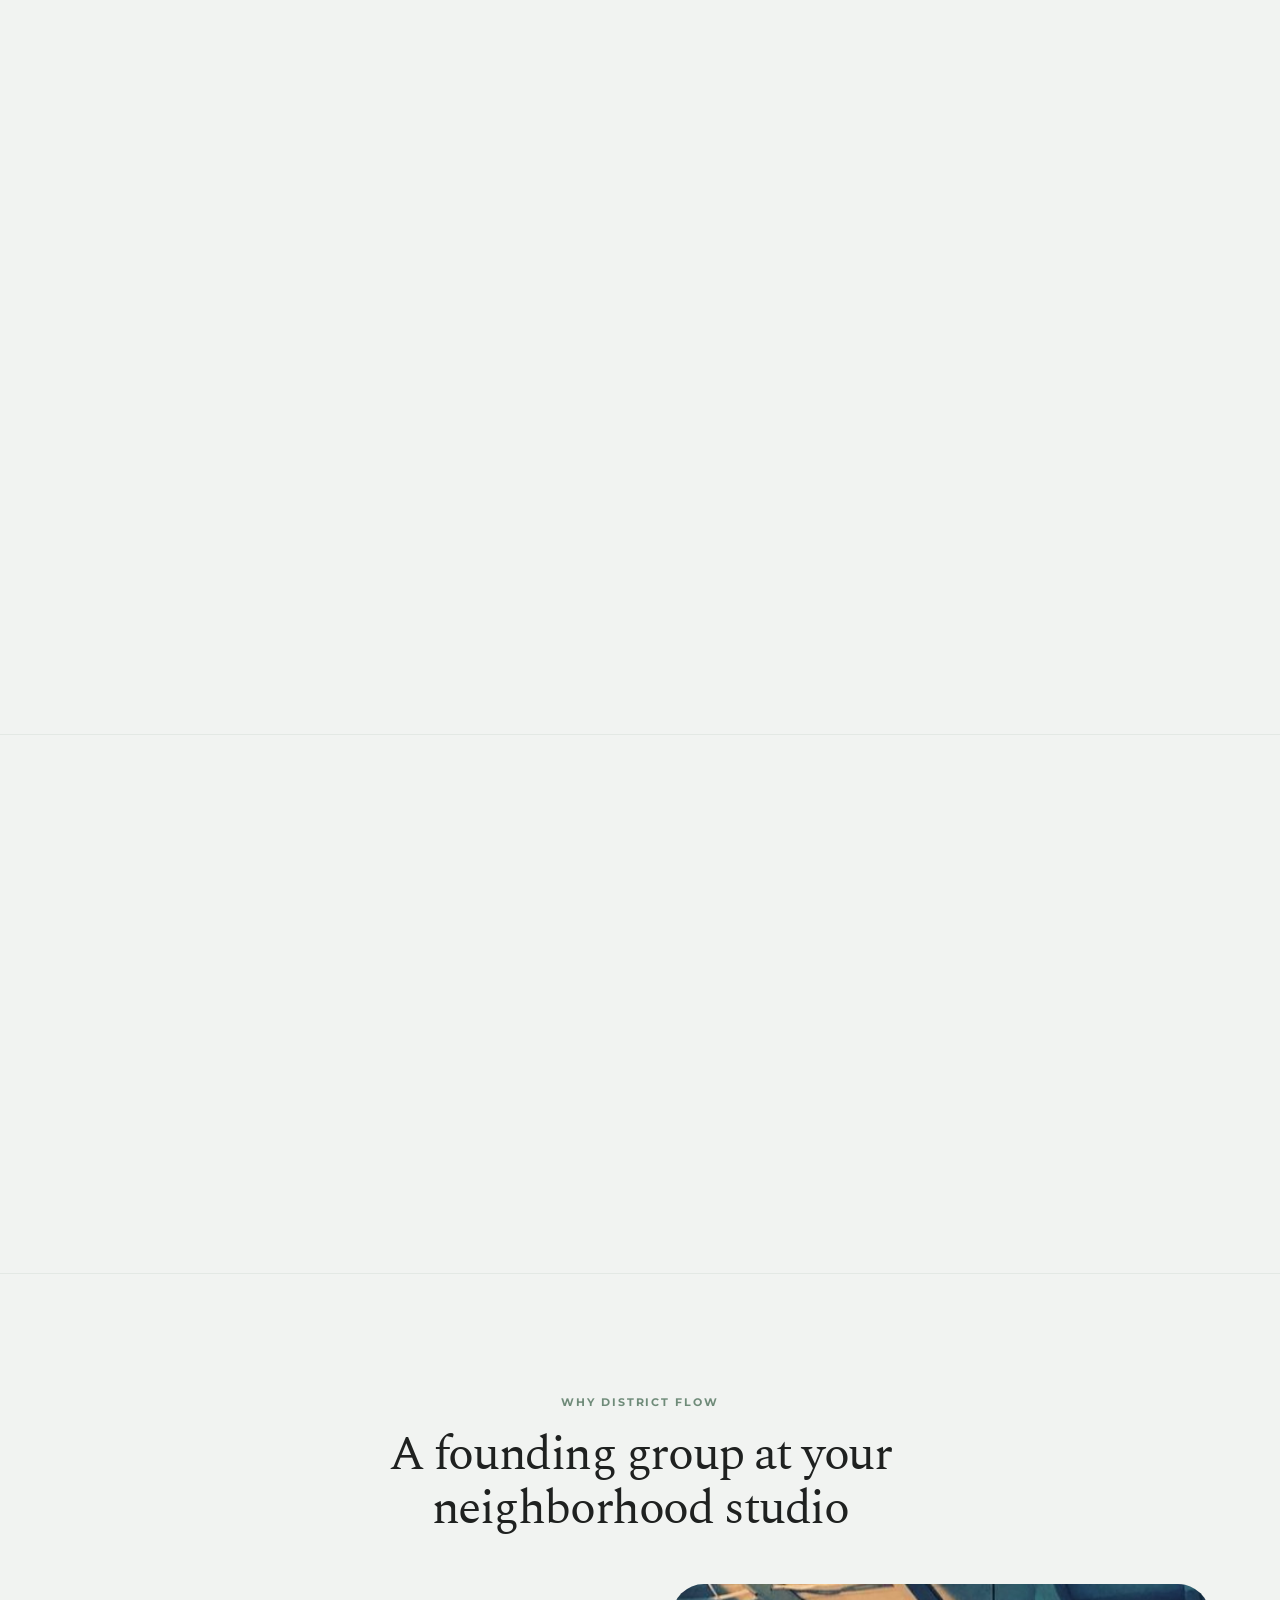
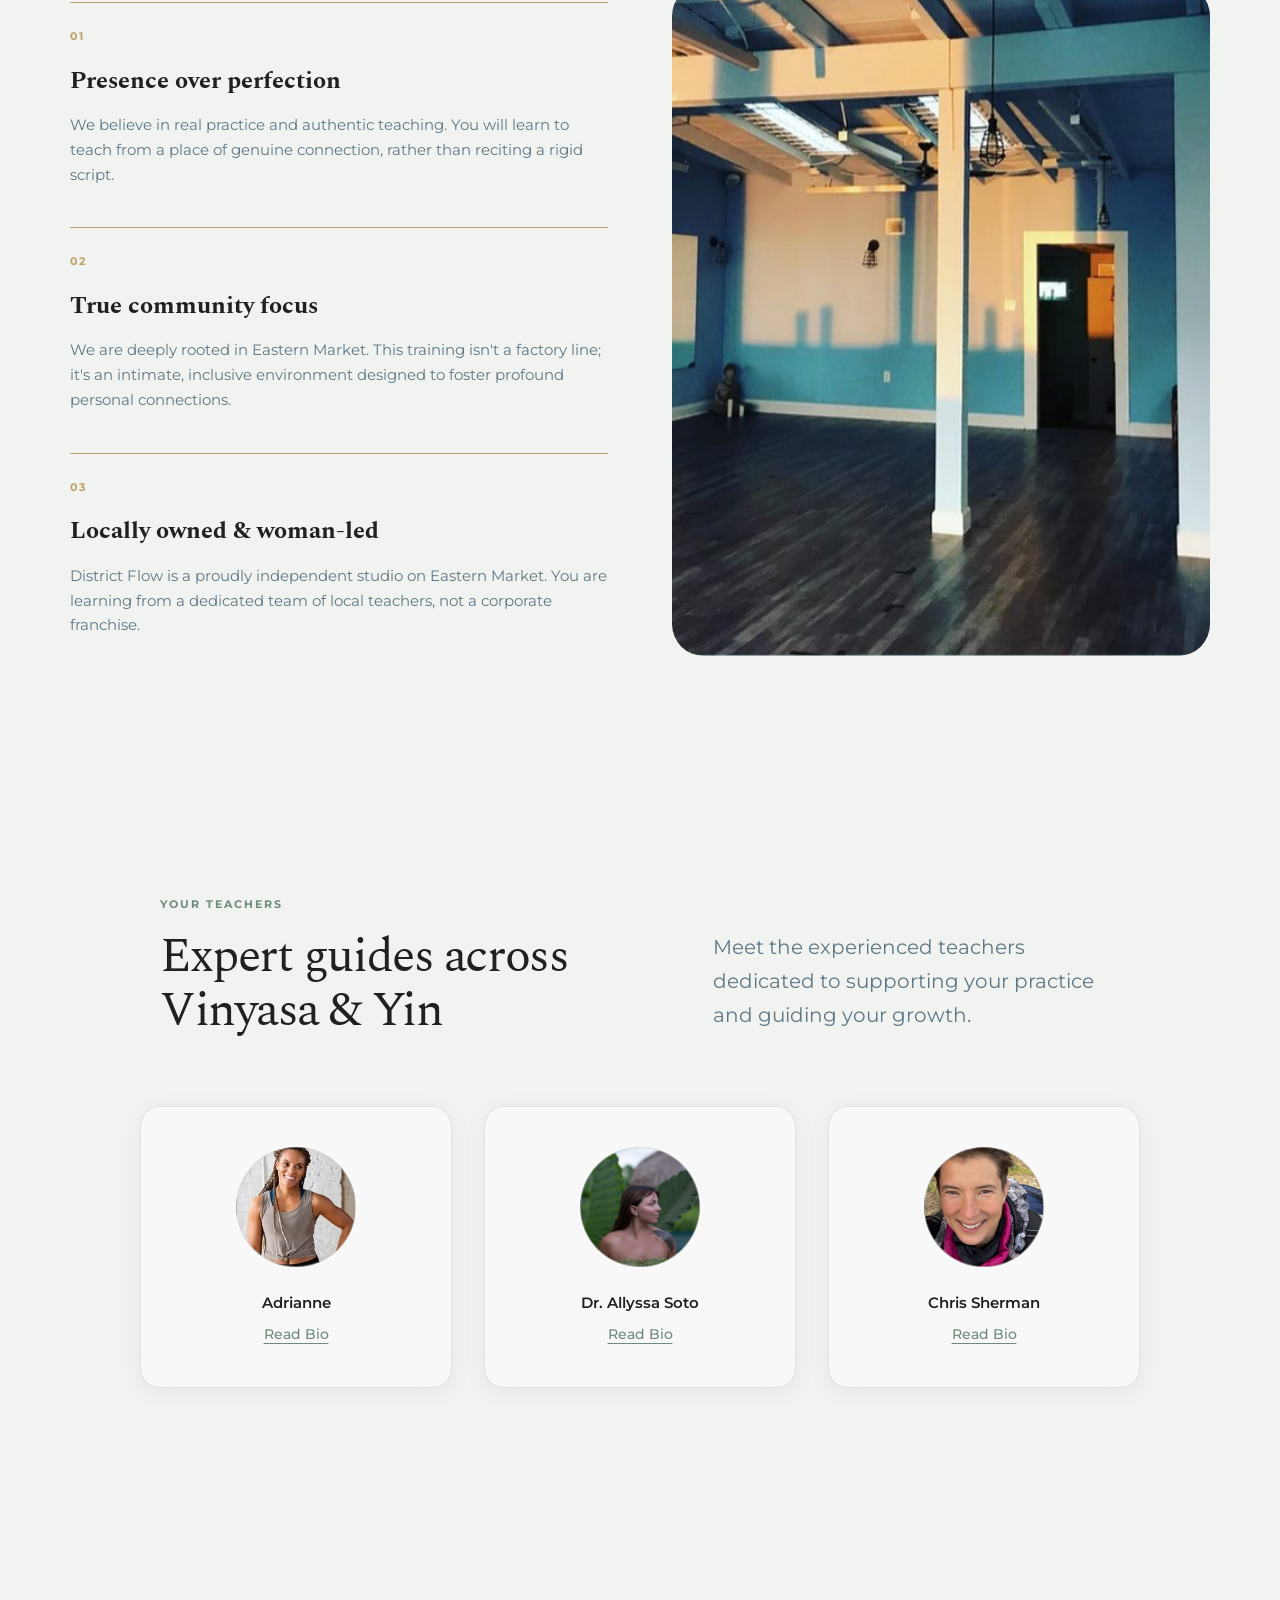
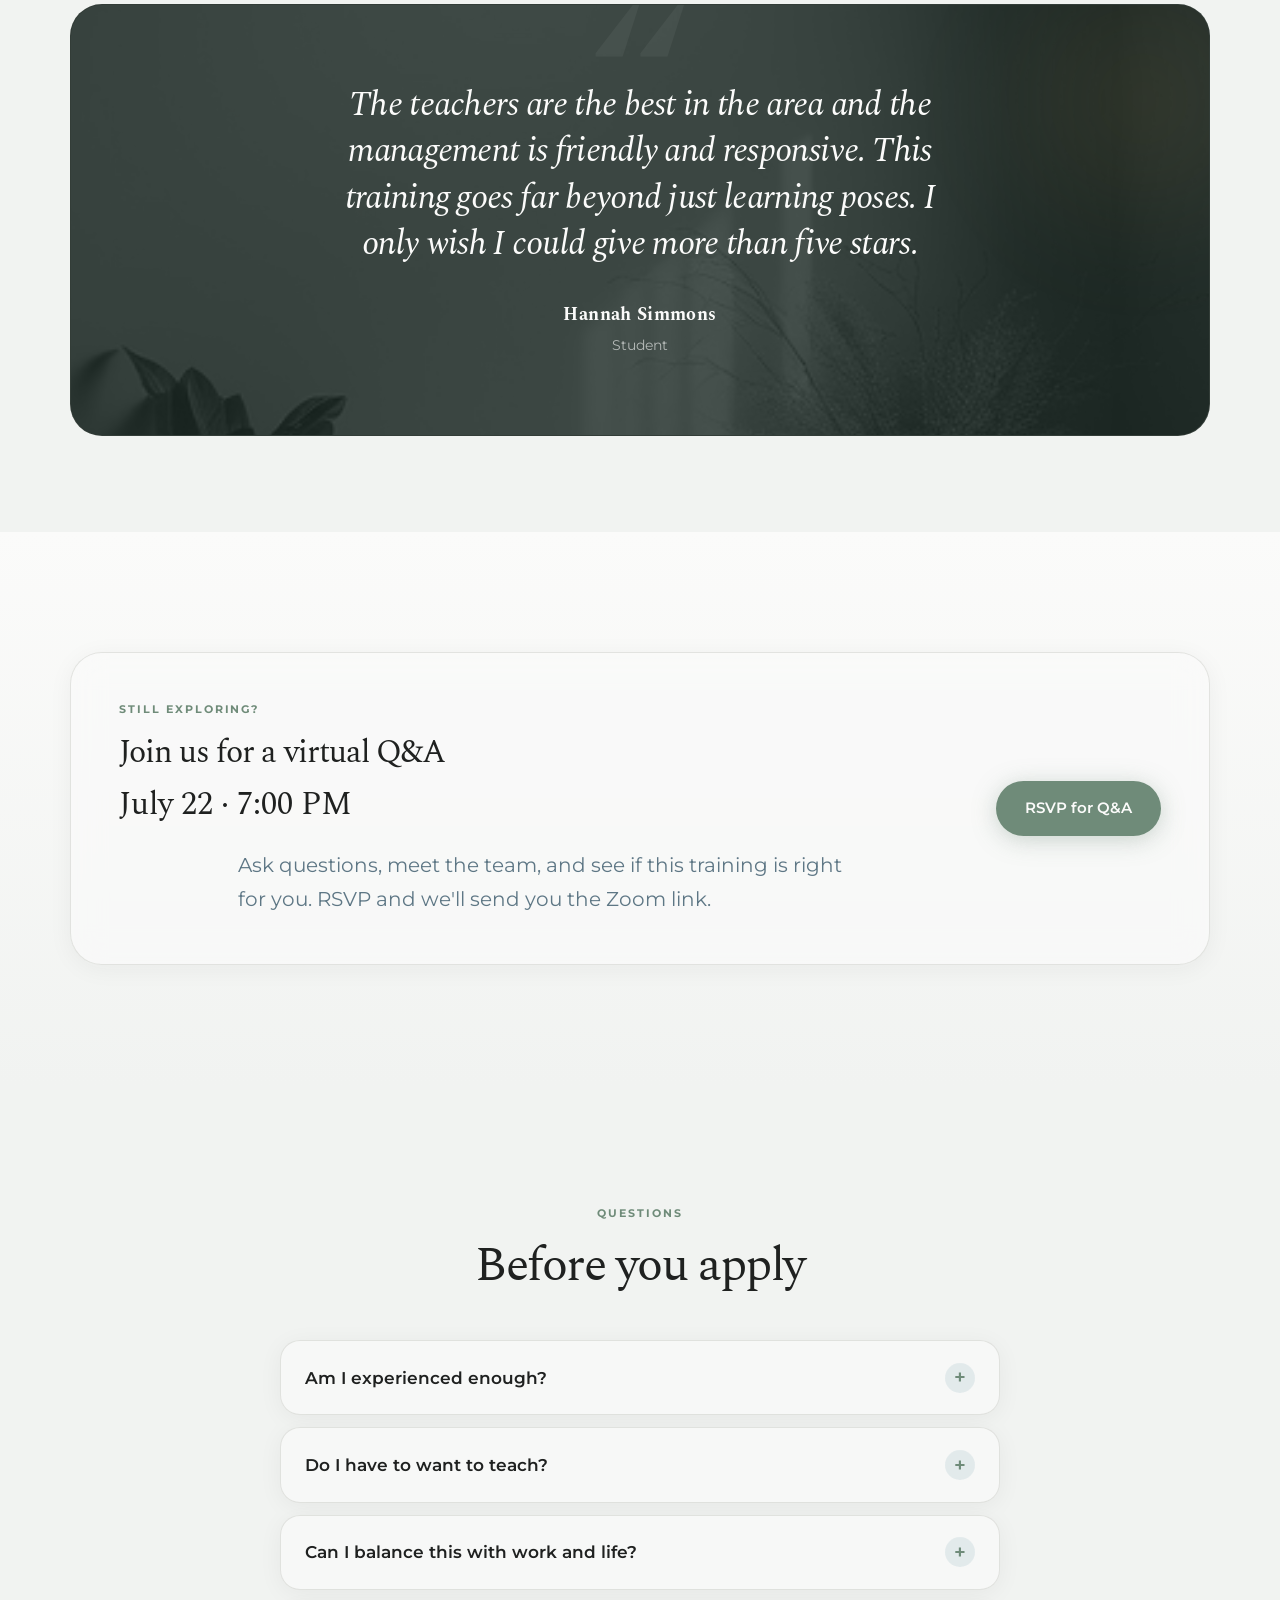
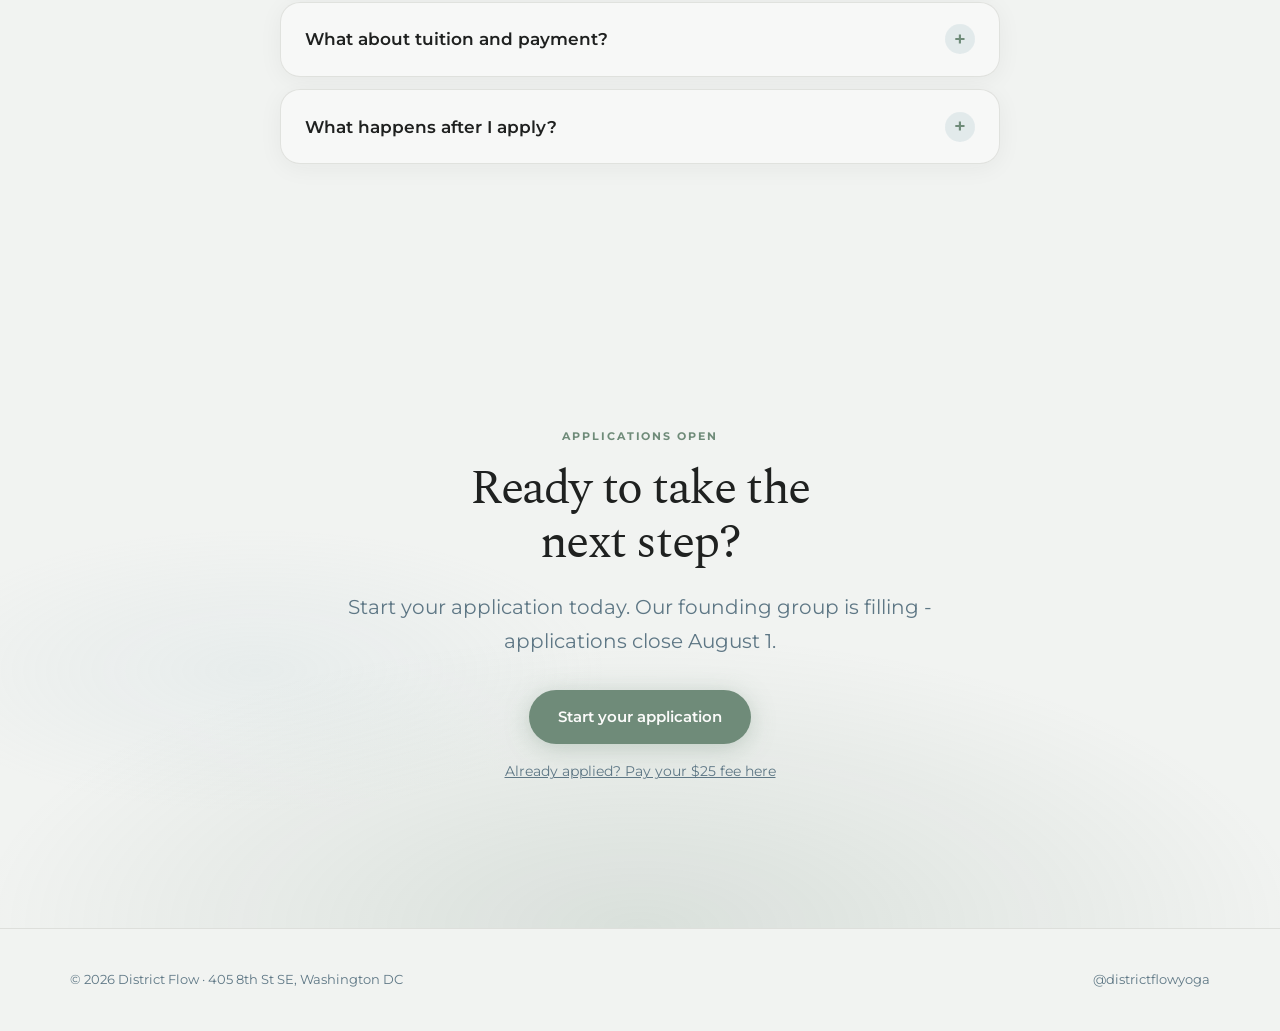
==== commit d165a31c: "Swap to new Meta Pixel ID" ====
--- a/index.html
+++ b/index.html
@@ -23,11 +23,11 @@
     t.src=v;s=b.getElementsByTagName(e)[0];
     s.parentNode.insertBefore(t,s)}(window, document,'script',
     'https://connect.facebook.net/en_US/fbevents.js');
-    fbq('init', '1425764172411382');
+    fbq('init', '1054713967044717');
     fbq('track', 'PageView');
   </script>
   <noscript><img height="1" width="1" style="display:none"
-    src="https://www.facebook.com/tr?id=1425764172411382&ev=PageView&noscript=1"
+    src="https://www.facebook.com/tr?id=1054713967044717&ev=PageView&noscript=1"
   /></noscript>
   <!-- End Meta Pixel Code -->
 </head>
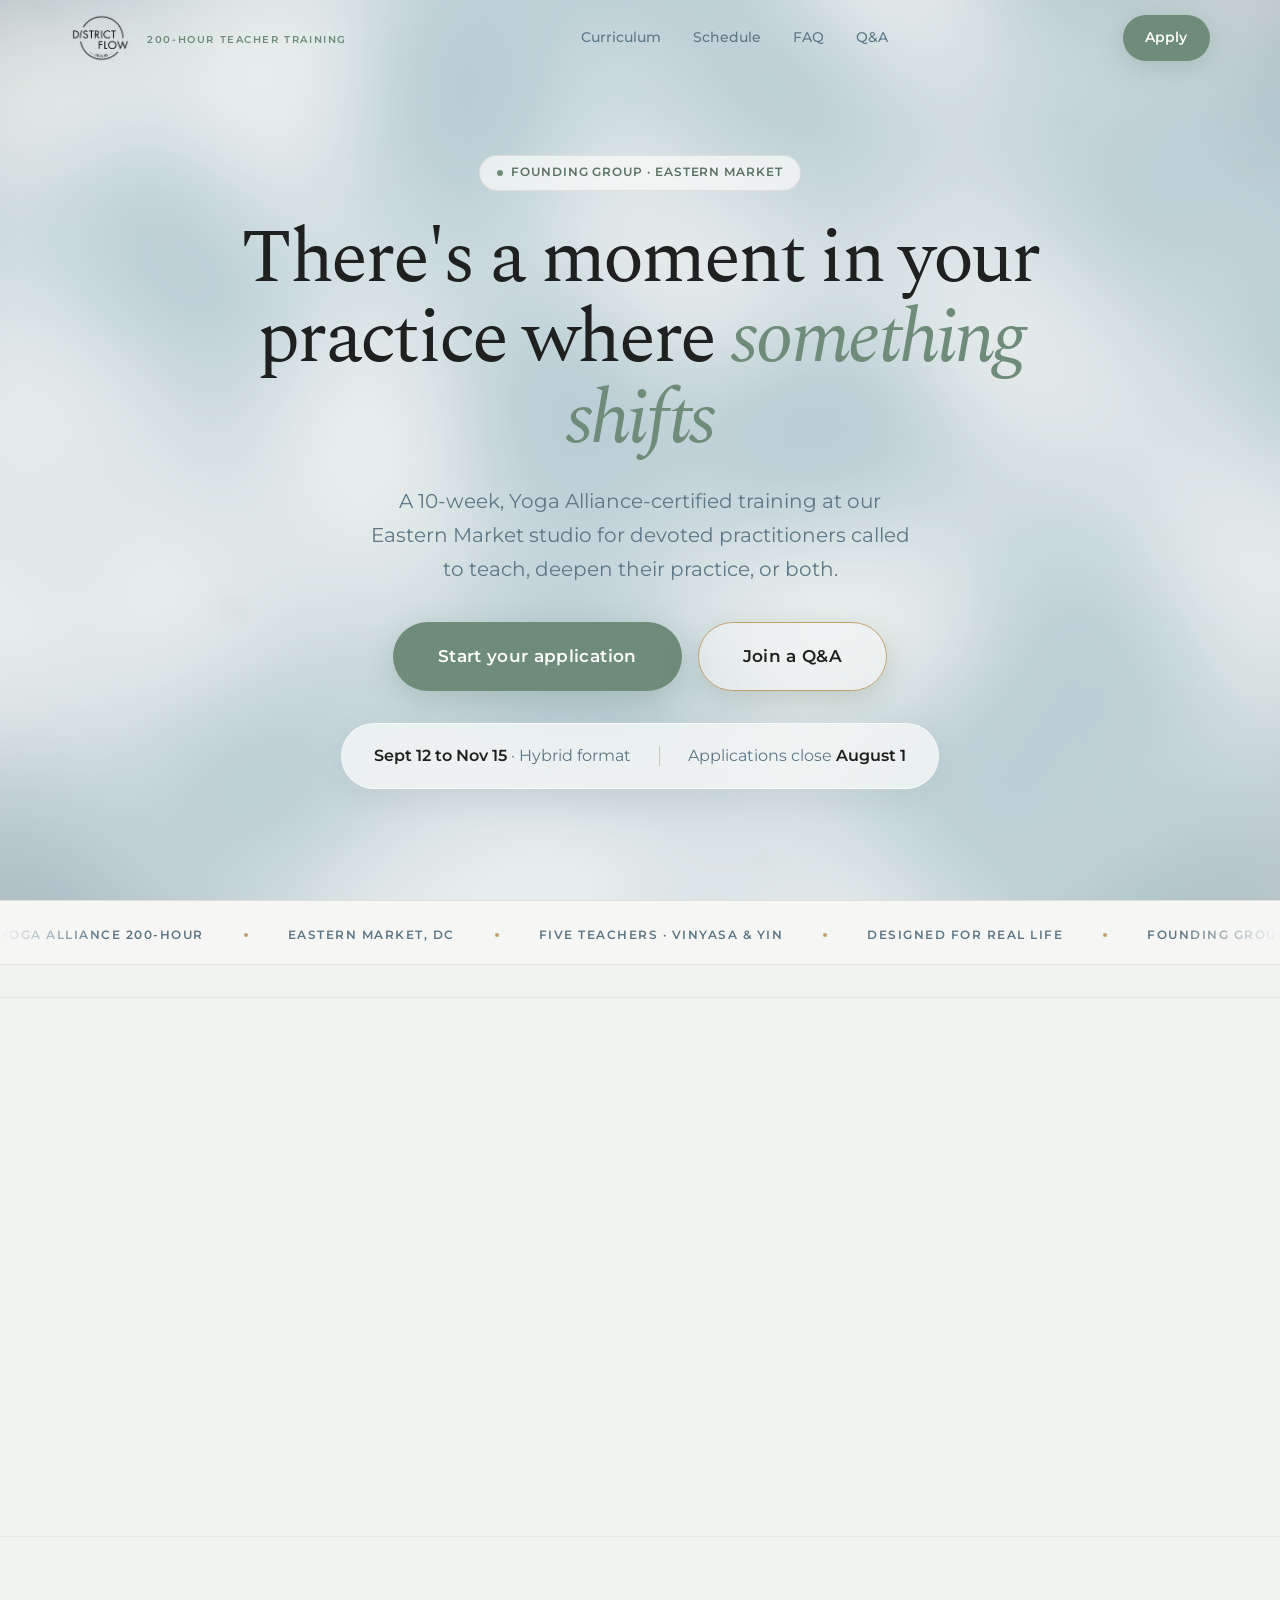
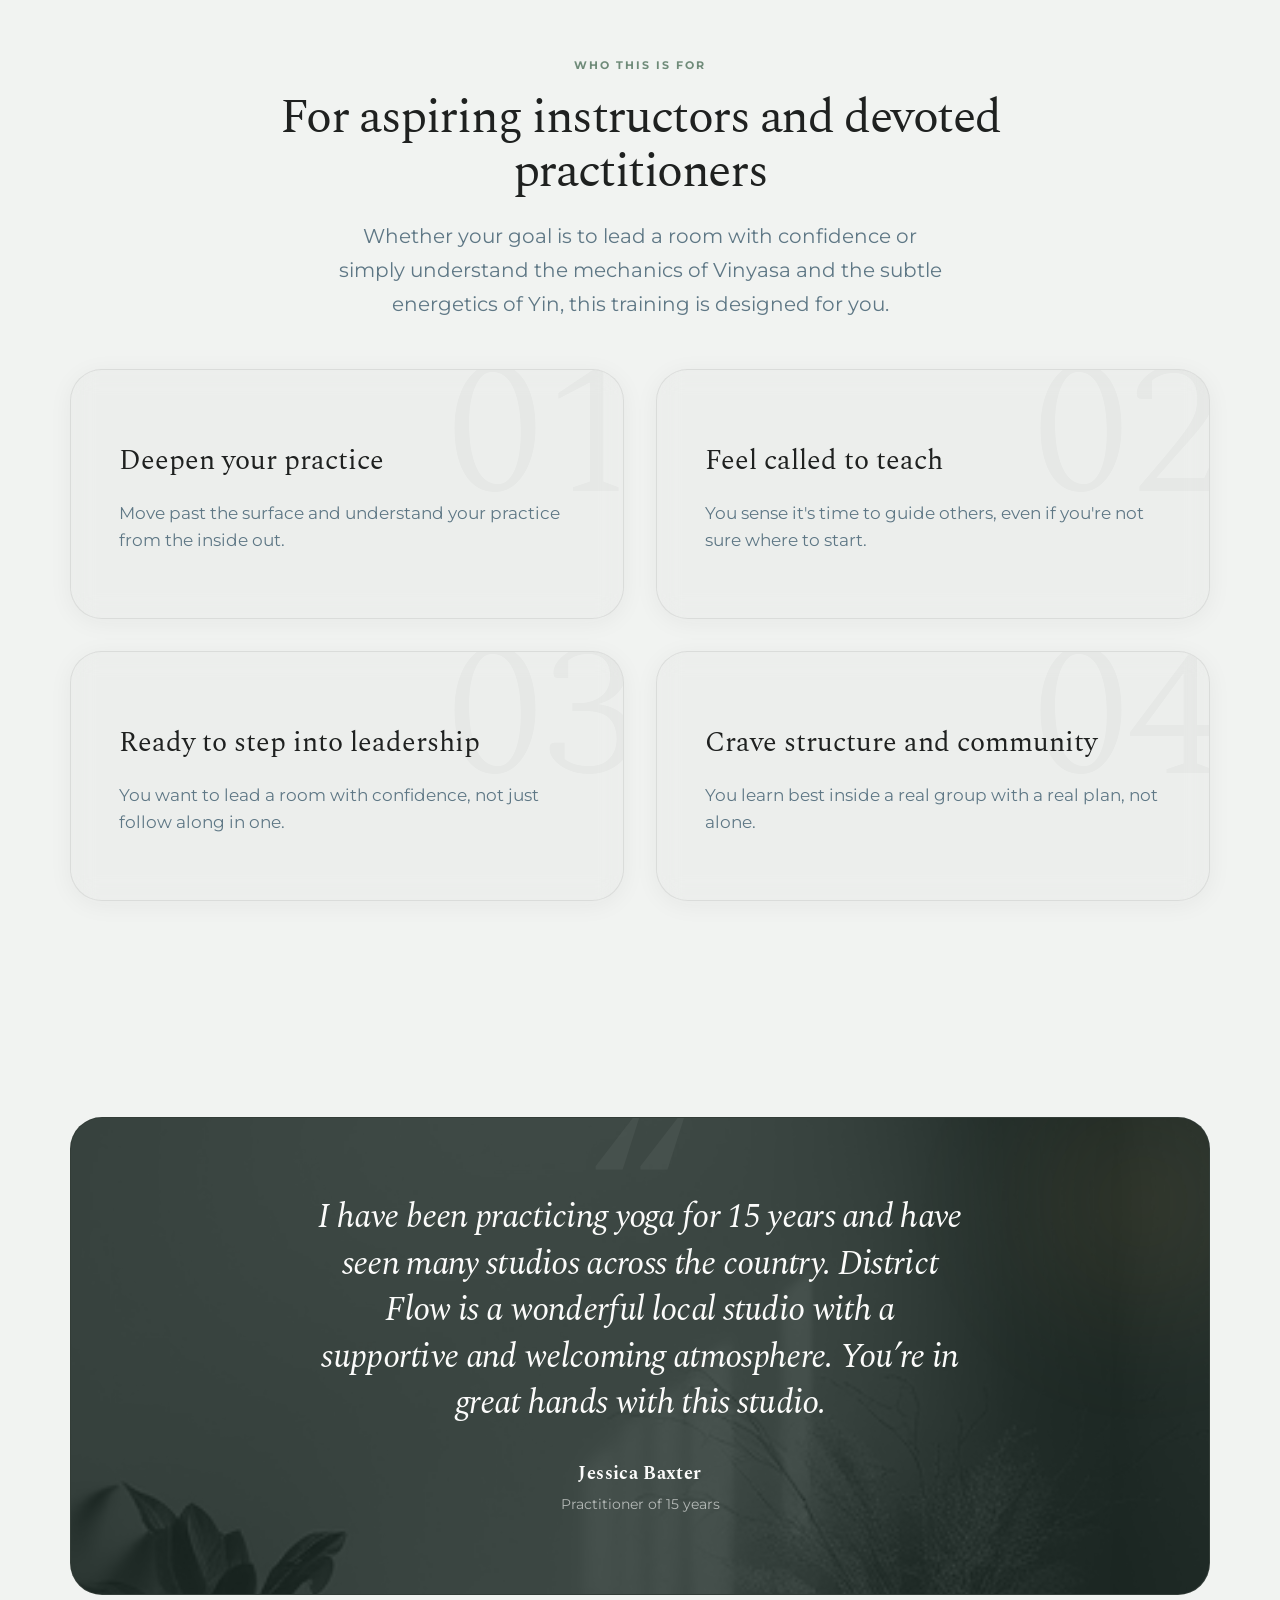
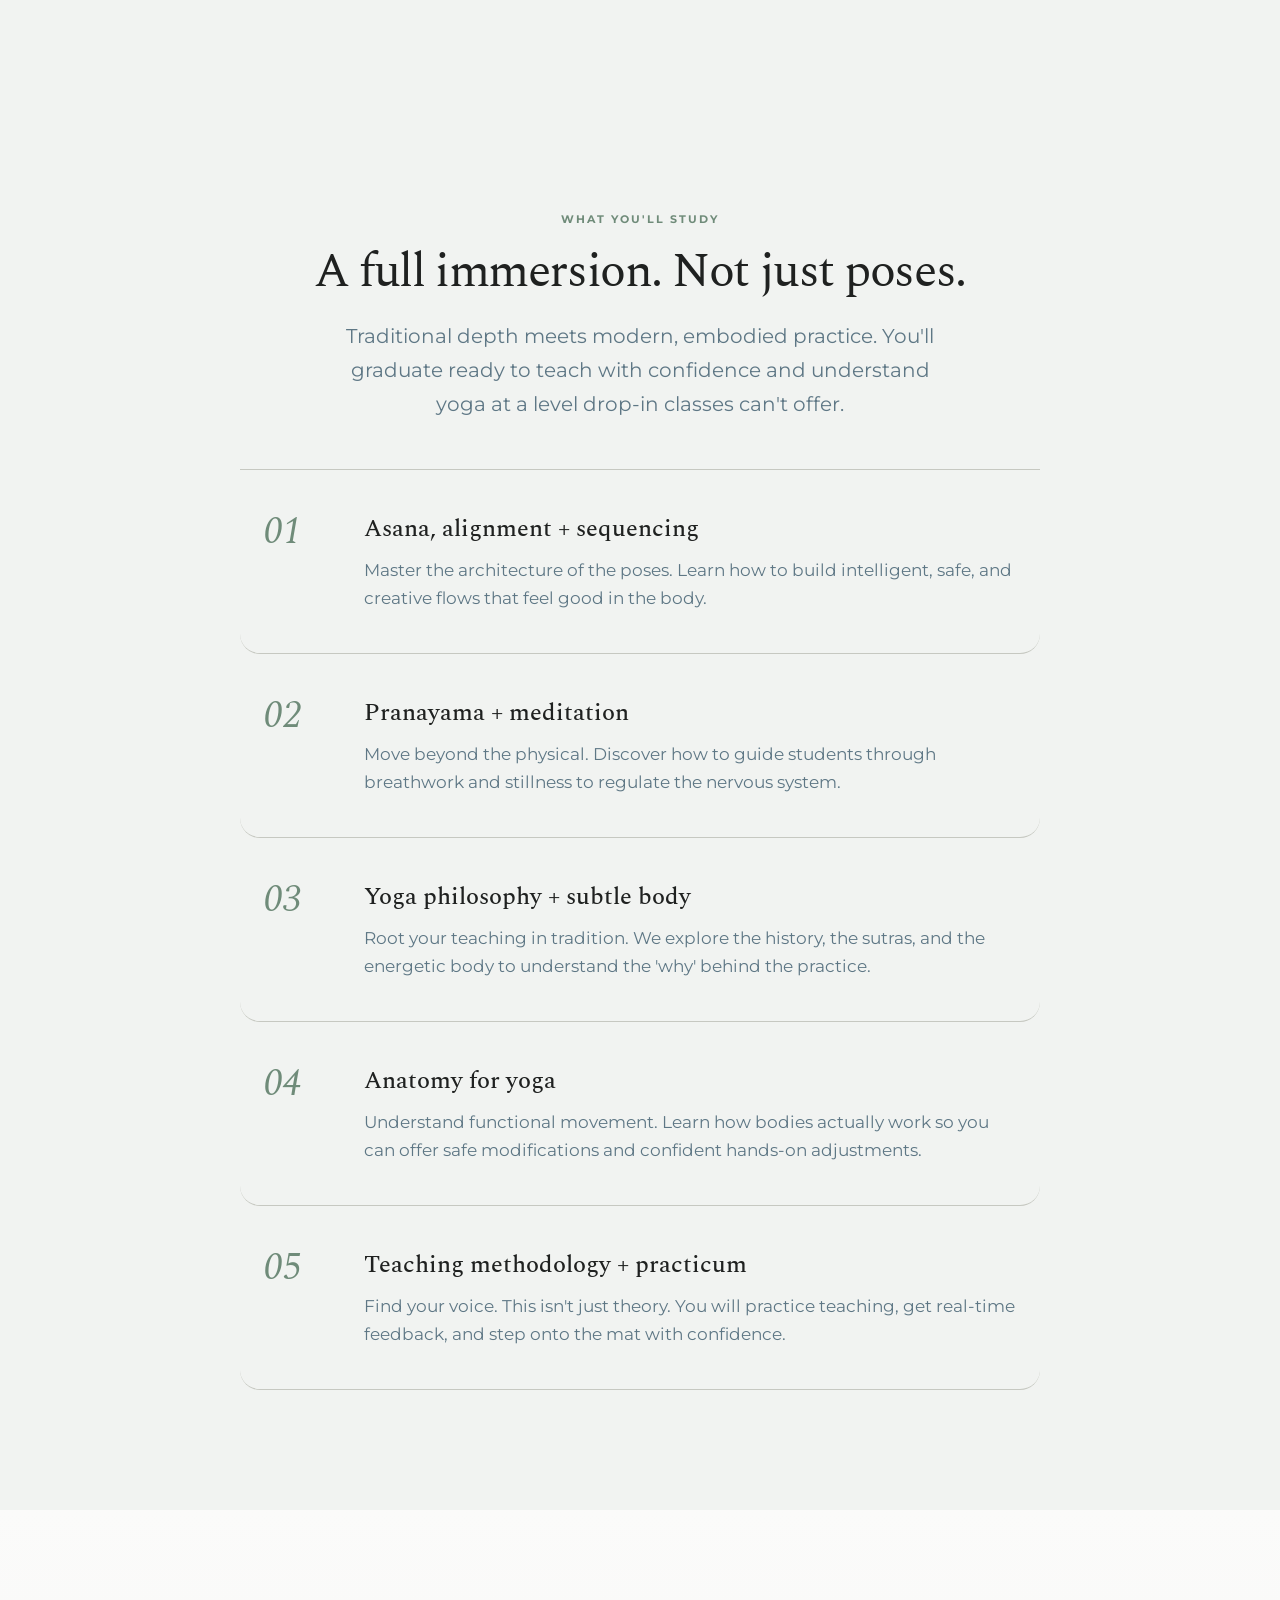
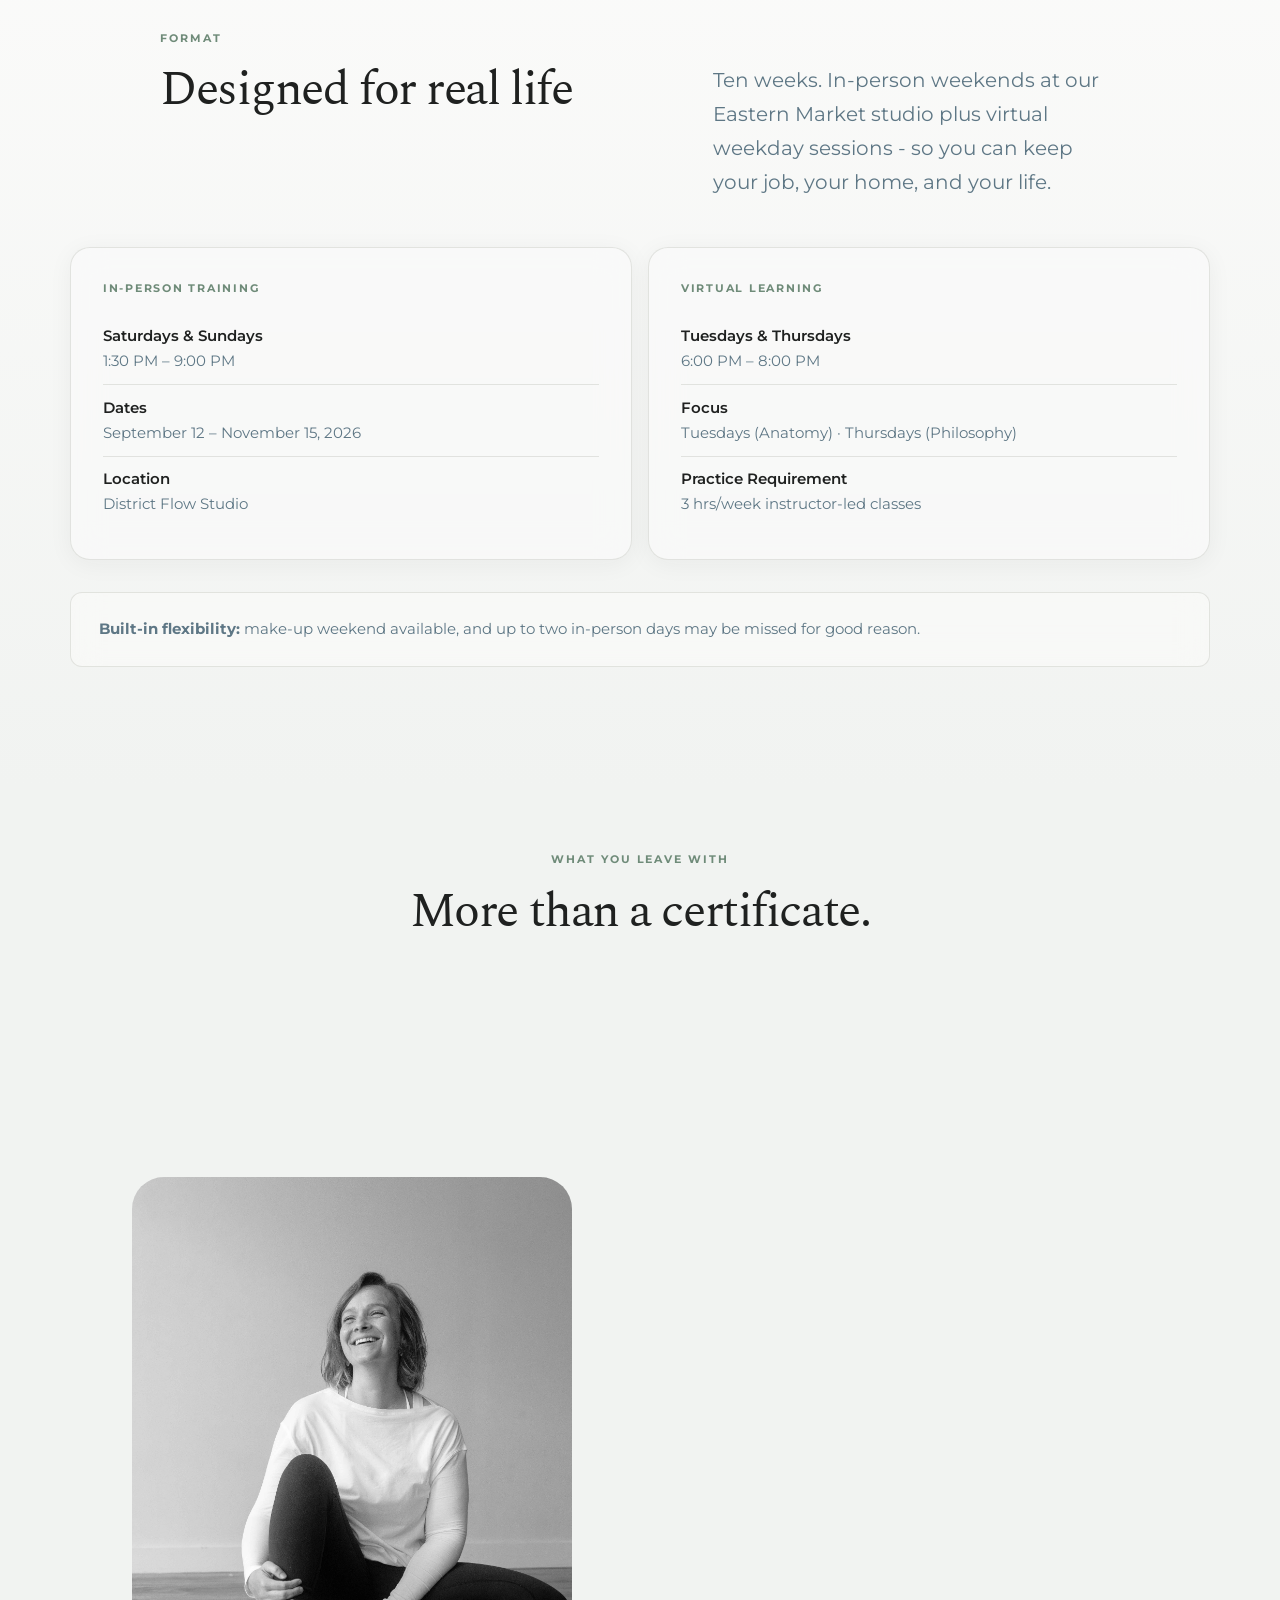
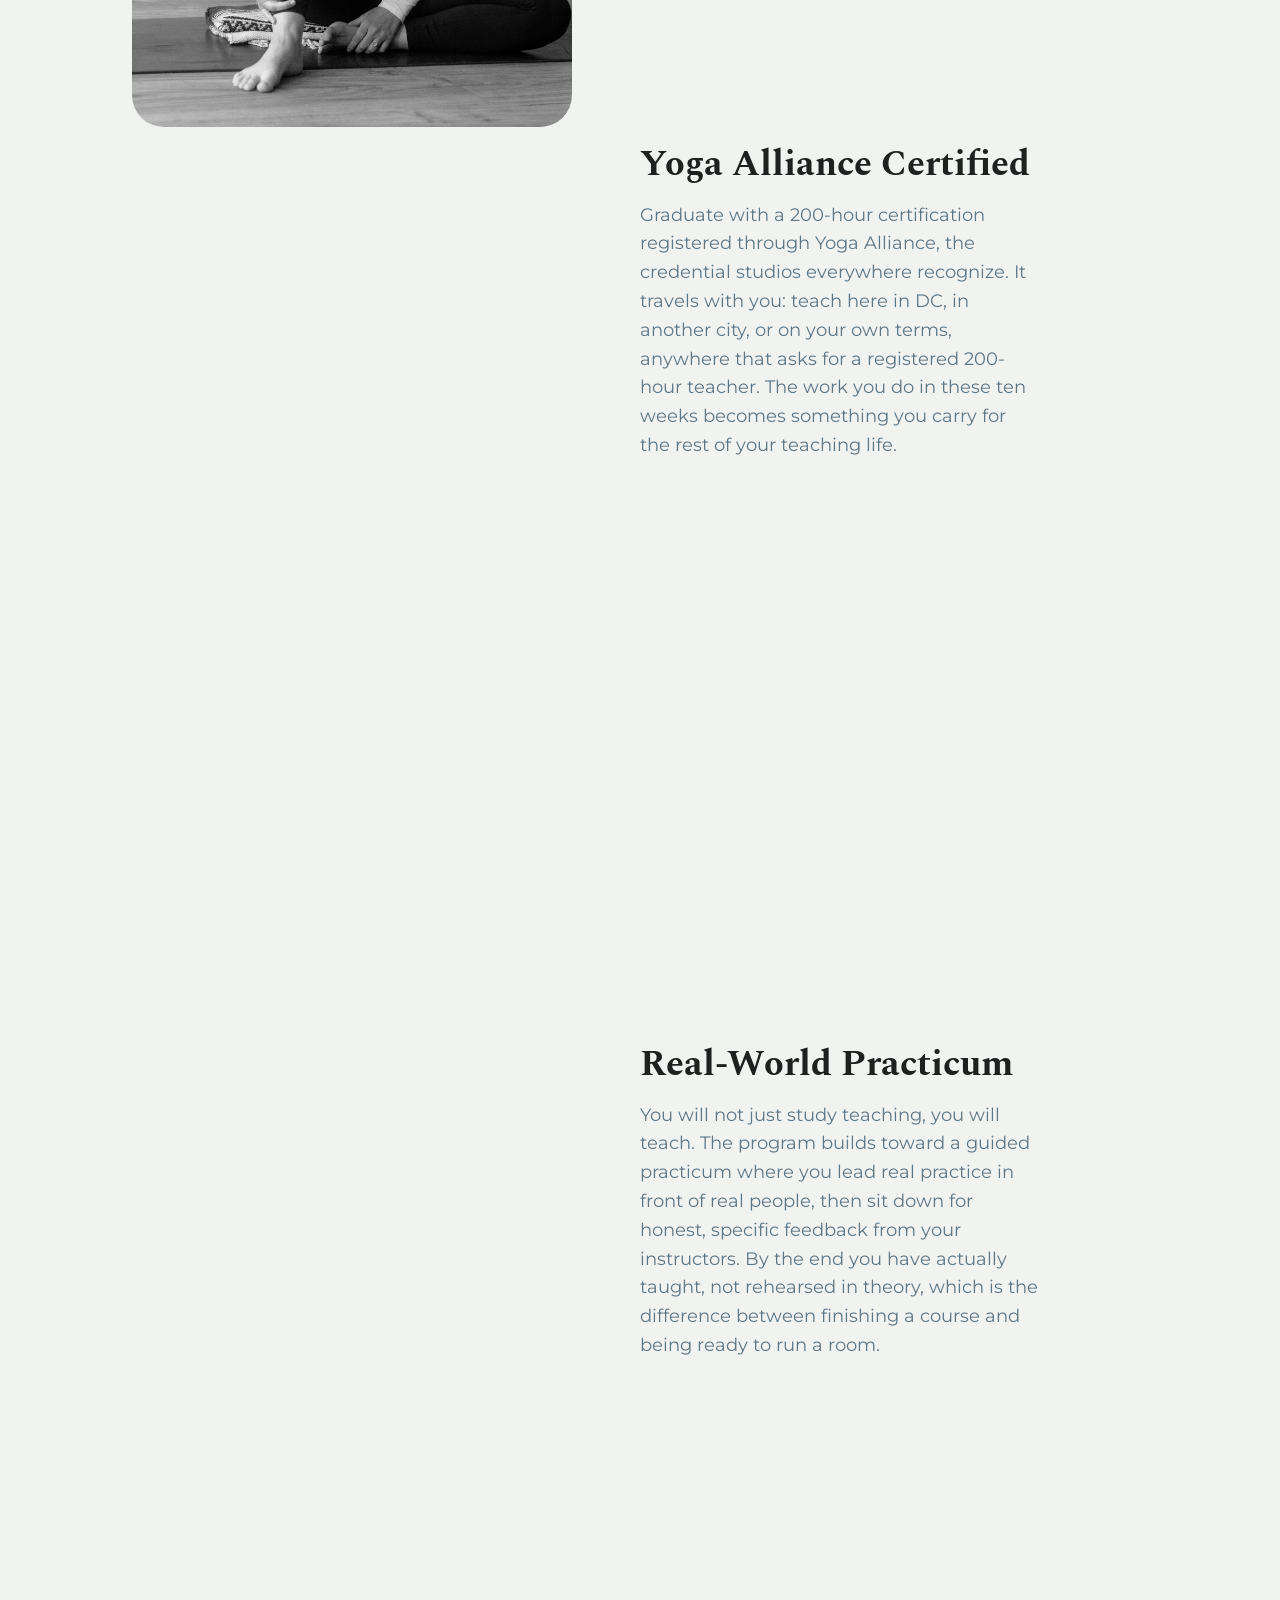
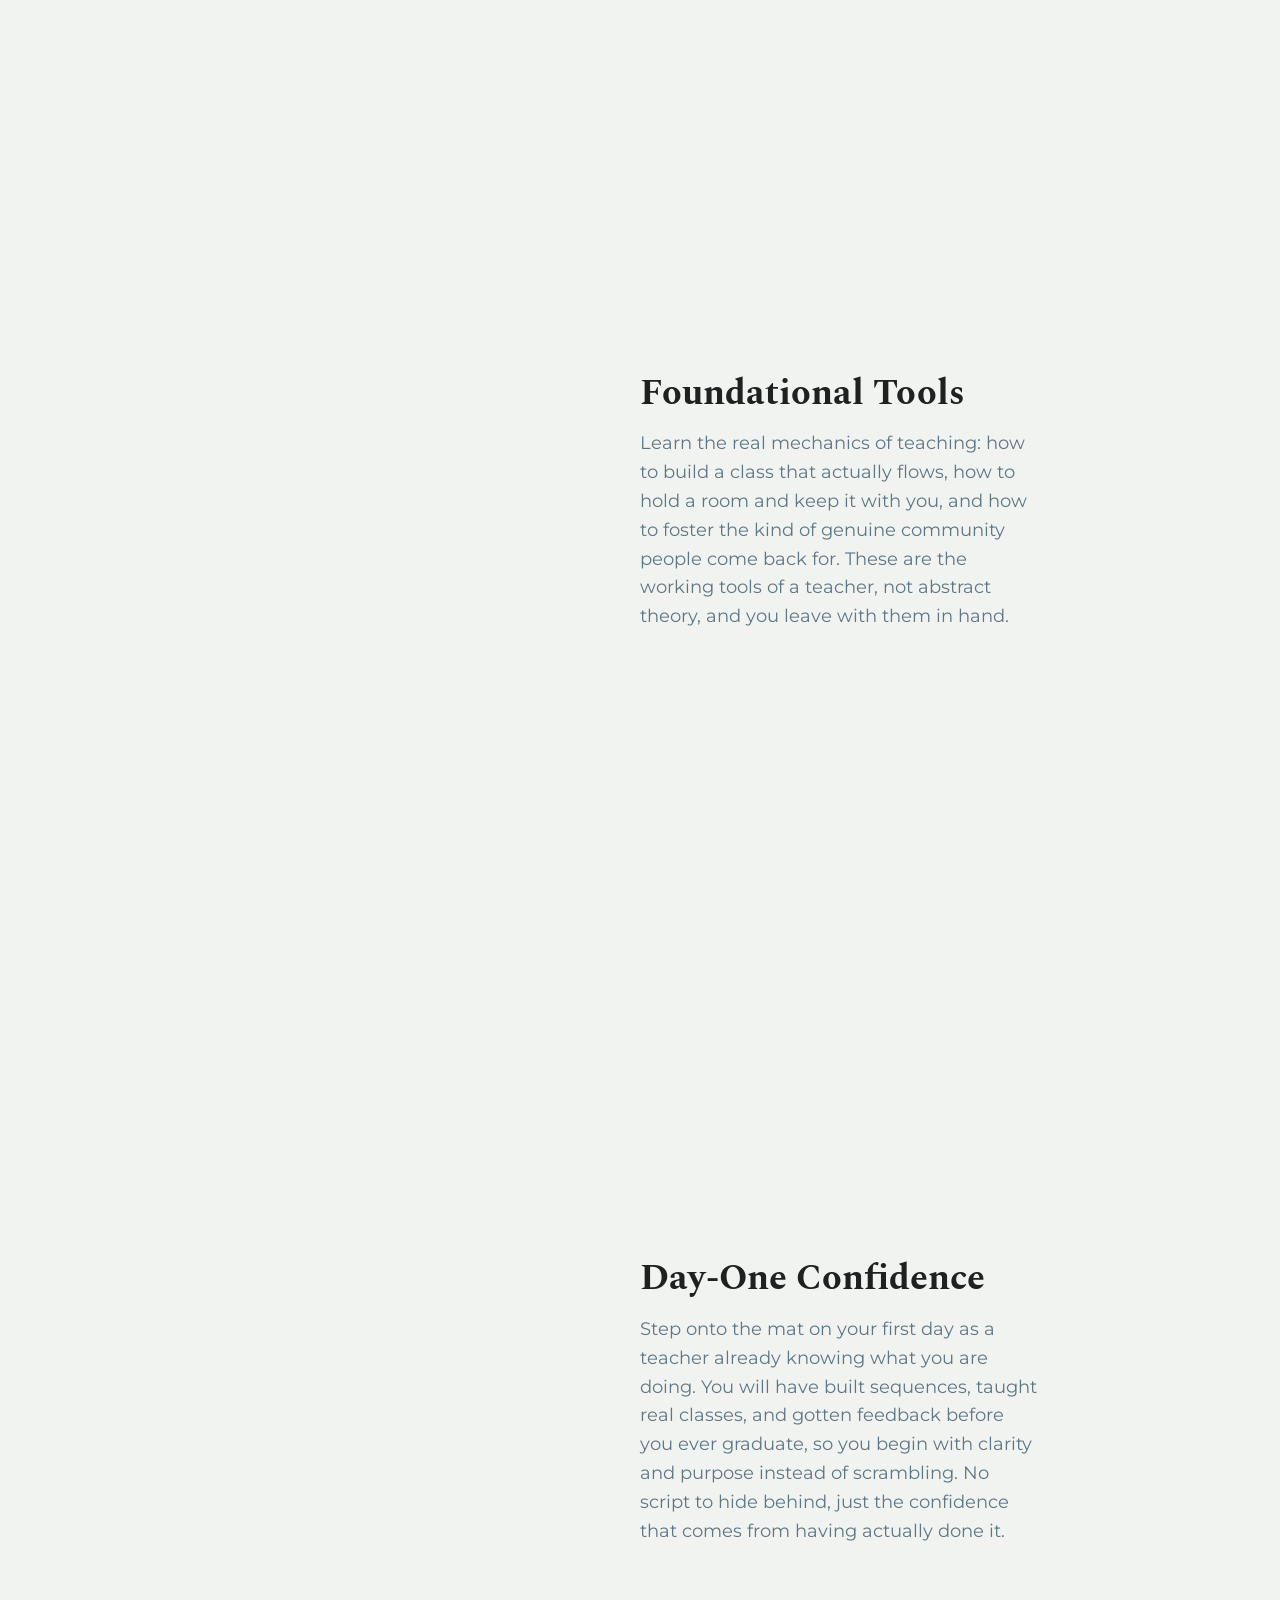
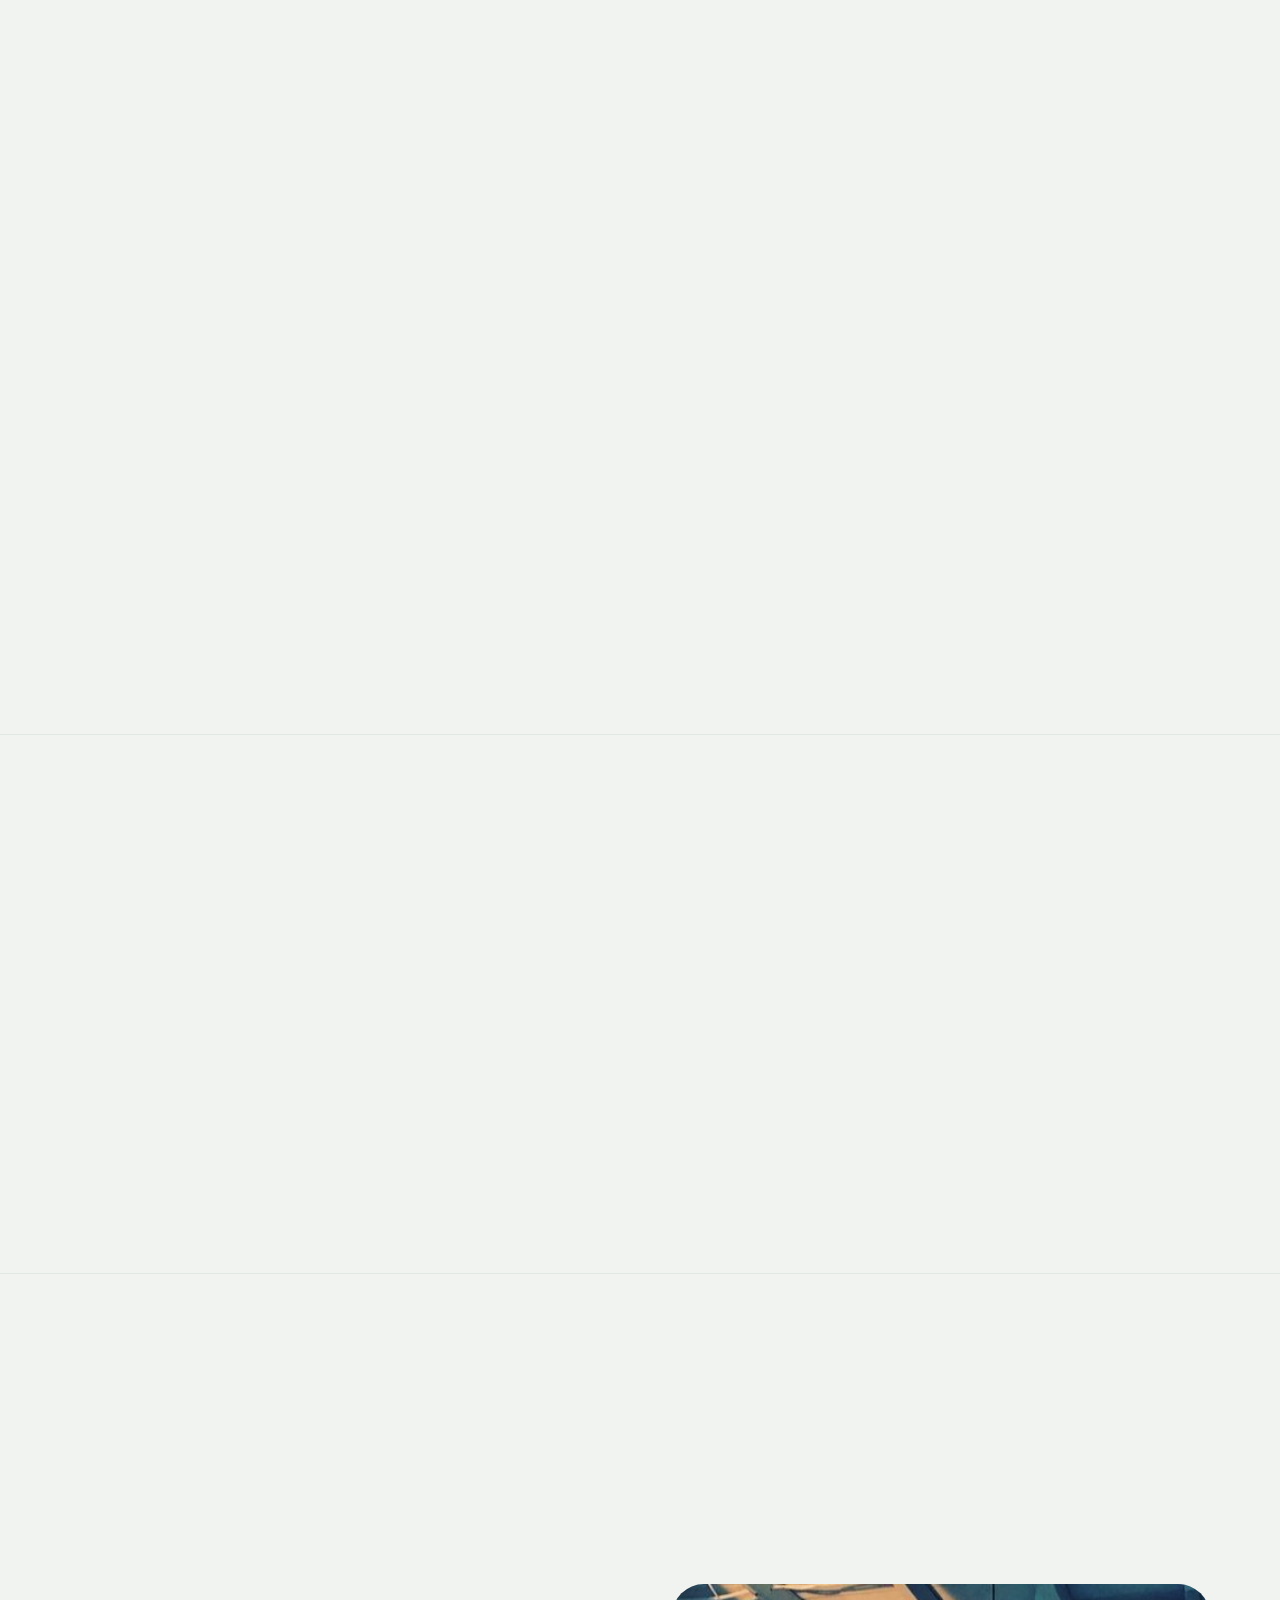
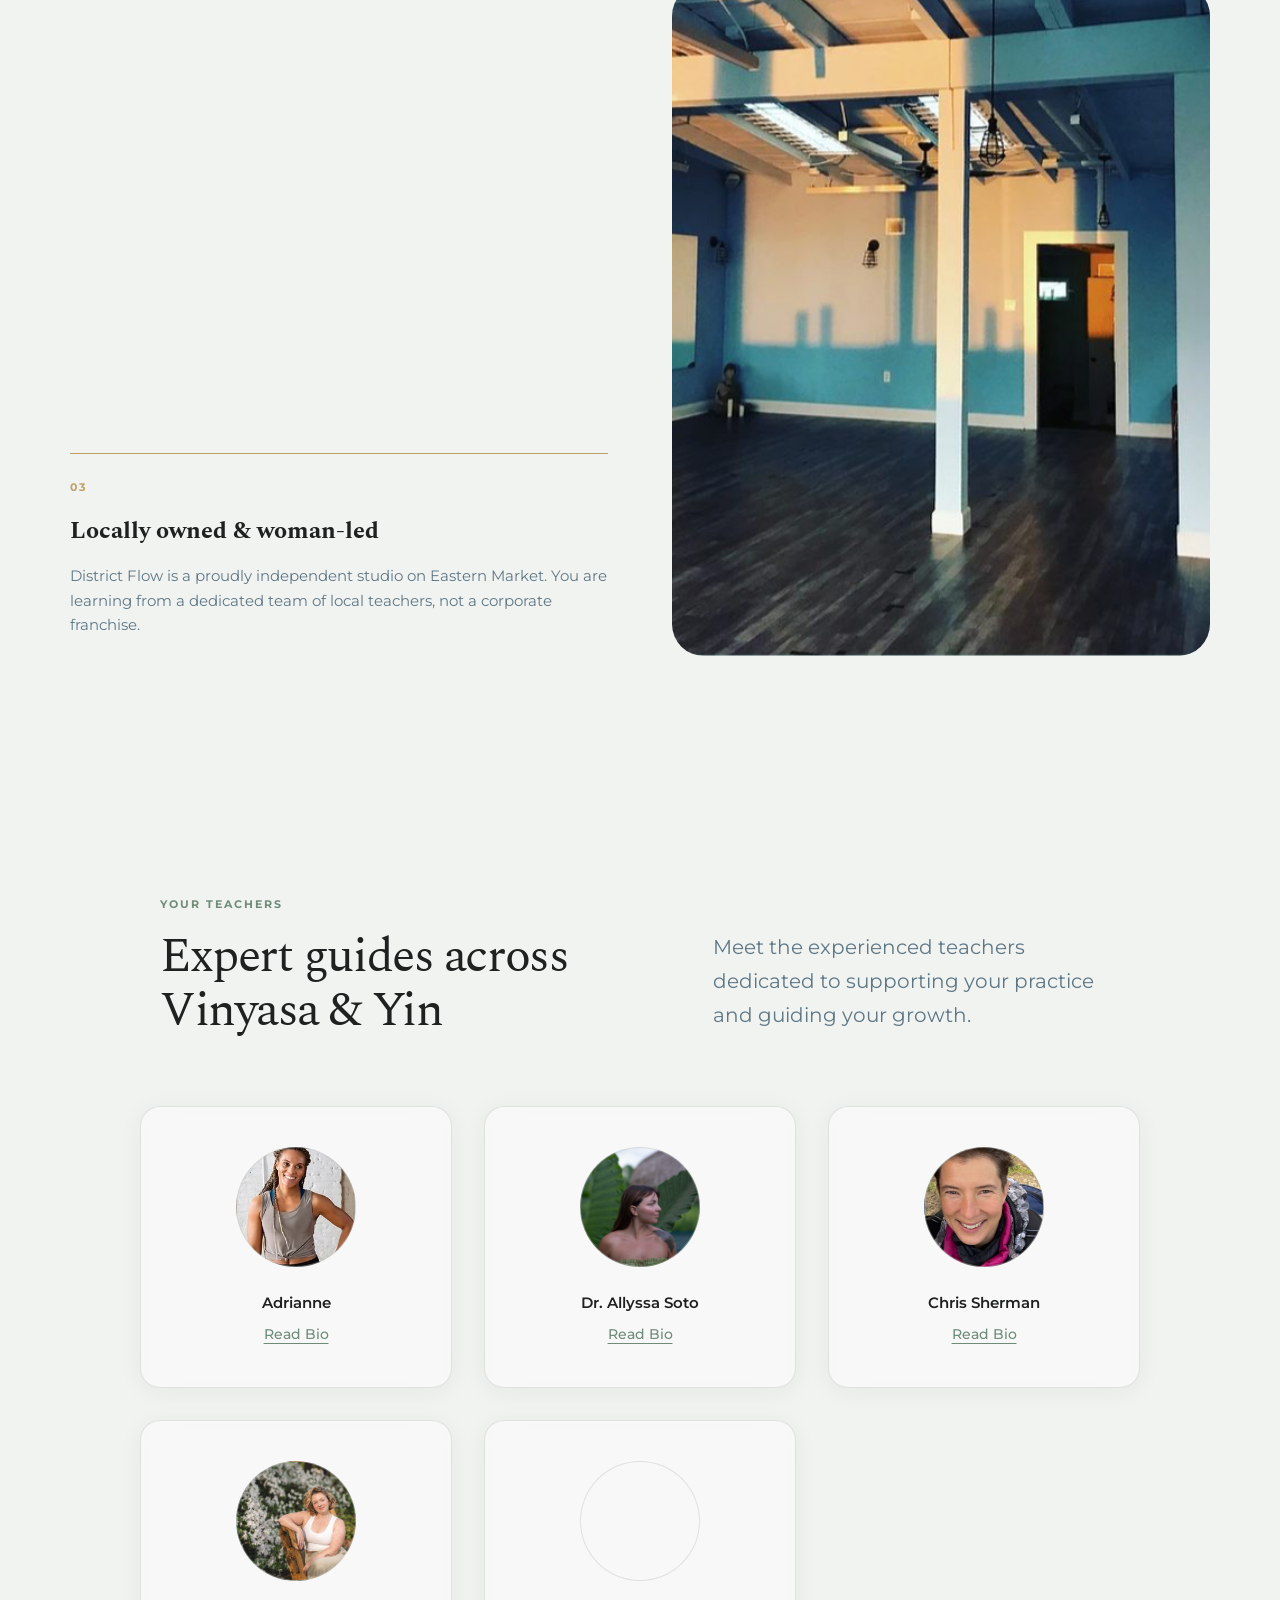
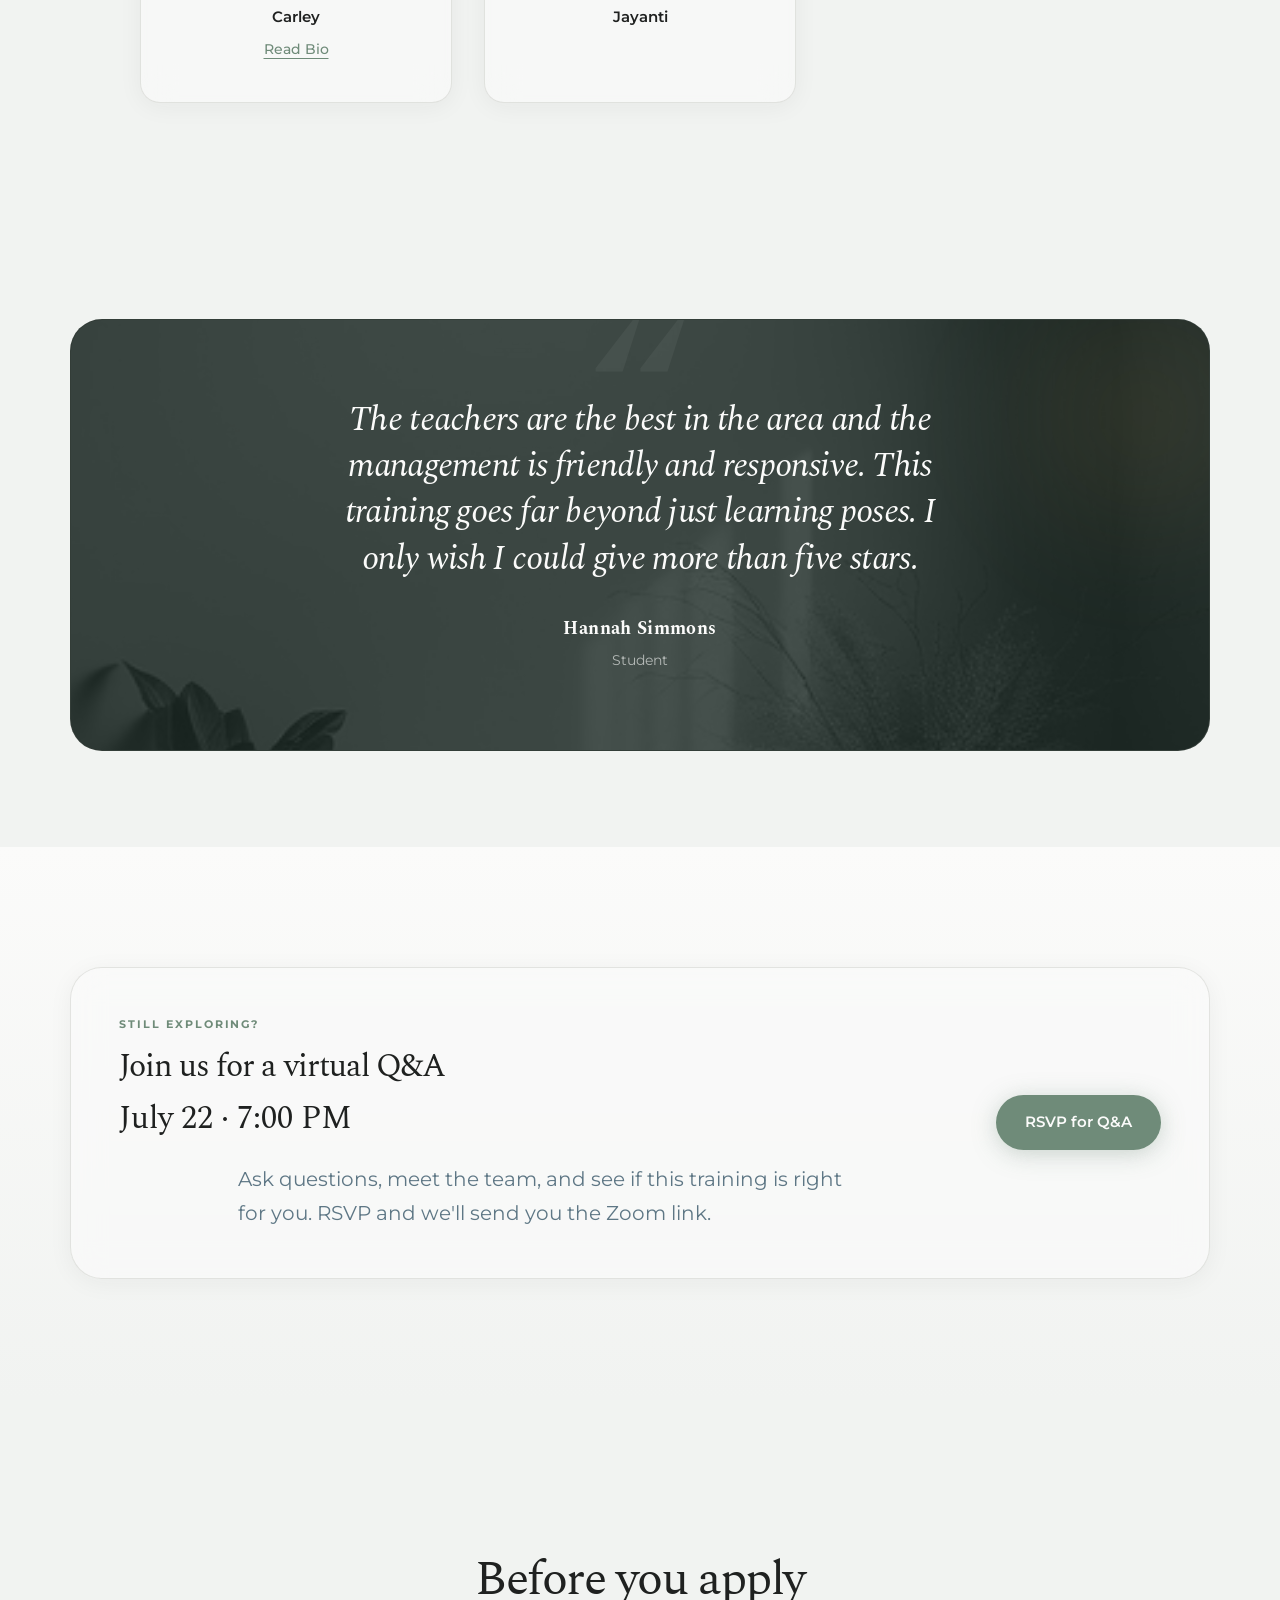
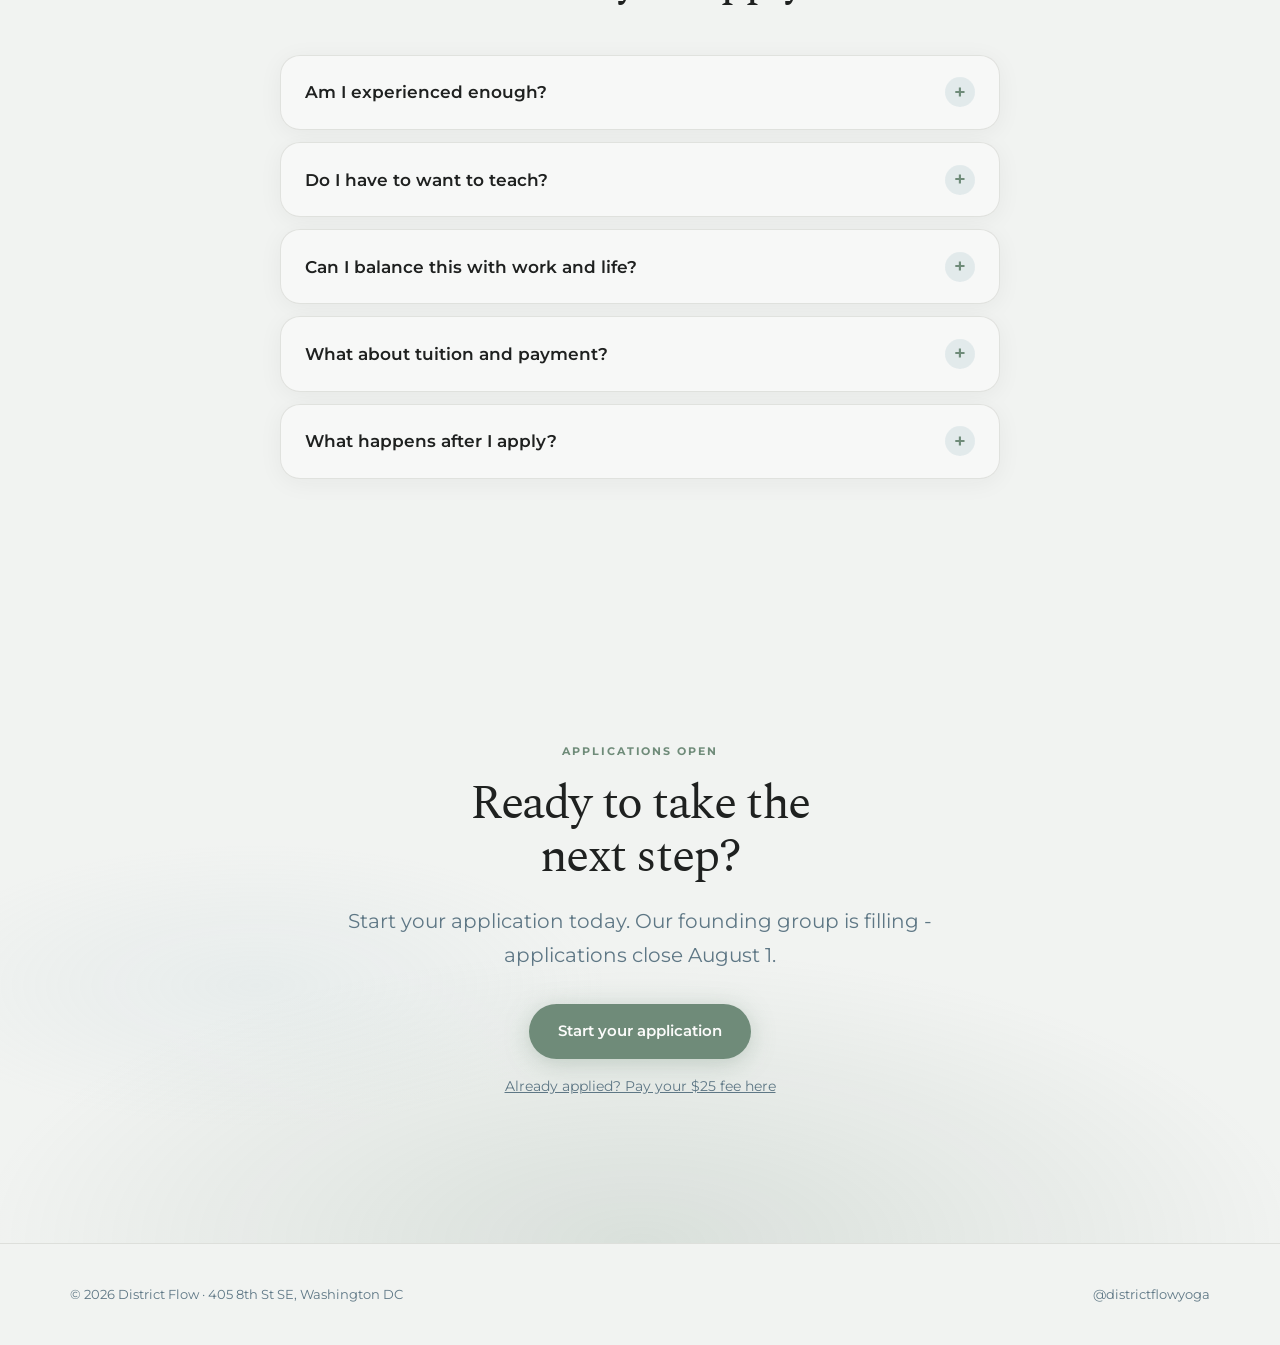
==== commit d514139f: "Add Carley and Jayanti instructors" ====
--- a/index.html
+++ b/index.html
@@ -369,6 +369,15 @@
             <h4>Chris Sherman</h4>
             <p style="color: var(--sage); font-weight: 500; font-size: 0.9rem; text-decoration: underline; text-underline-offset: 4px; margin-top: 0.5rem;">Read Bio</p>
           </div>
+          <div class="teacher-card glass-card reveal-child" data-instructor="carley" style="cursor: pointer;">
+            <div class="teacher-avatar" style="background-image: url('assets/images/Carley.png'); background-size: cover; background-position: center;"></div>
+            <h4>Carley</h4>
+            <p style="color: var(--sage); font-weight: 500; font-size: 0.9rem; text-decoration: underline; text-underline-offset: 4px; margin-top: 0.5rem;">Read Bio</p>
+          </div>
+          <div class="teacher-card glass-card reveal-child">
+            <div class="teacher-avatar" style="background-image: url('assets/images/Jaiyanti.JPG'); background-size: cover; background-position: center;"></div>
+            <h4>Jayanti</h4>
+          </div>
         </div>
       </div>
     </section>
@@ -509,6 +518,6 @@
   <script src="js/config.js"></script>
   <script src="js/main.js"></script>
   <script src="js/scrolly.js"></script>
-  <script src="js/instructors.js"></script>
+  <script src="js/instructors.js?v=2"></script>
 </body>
 </html>
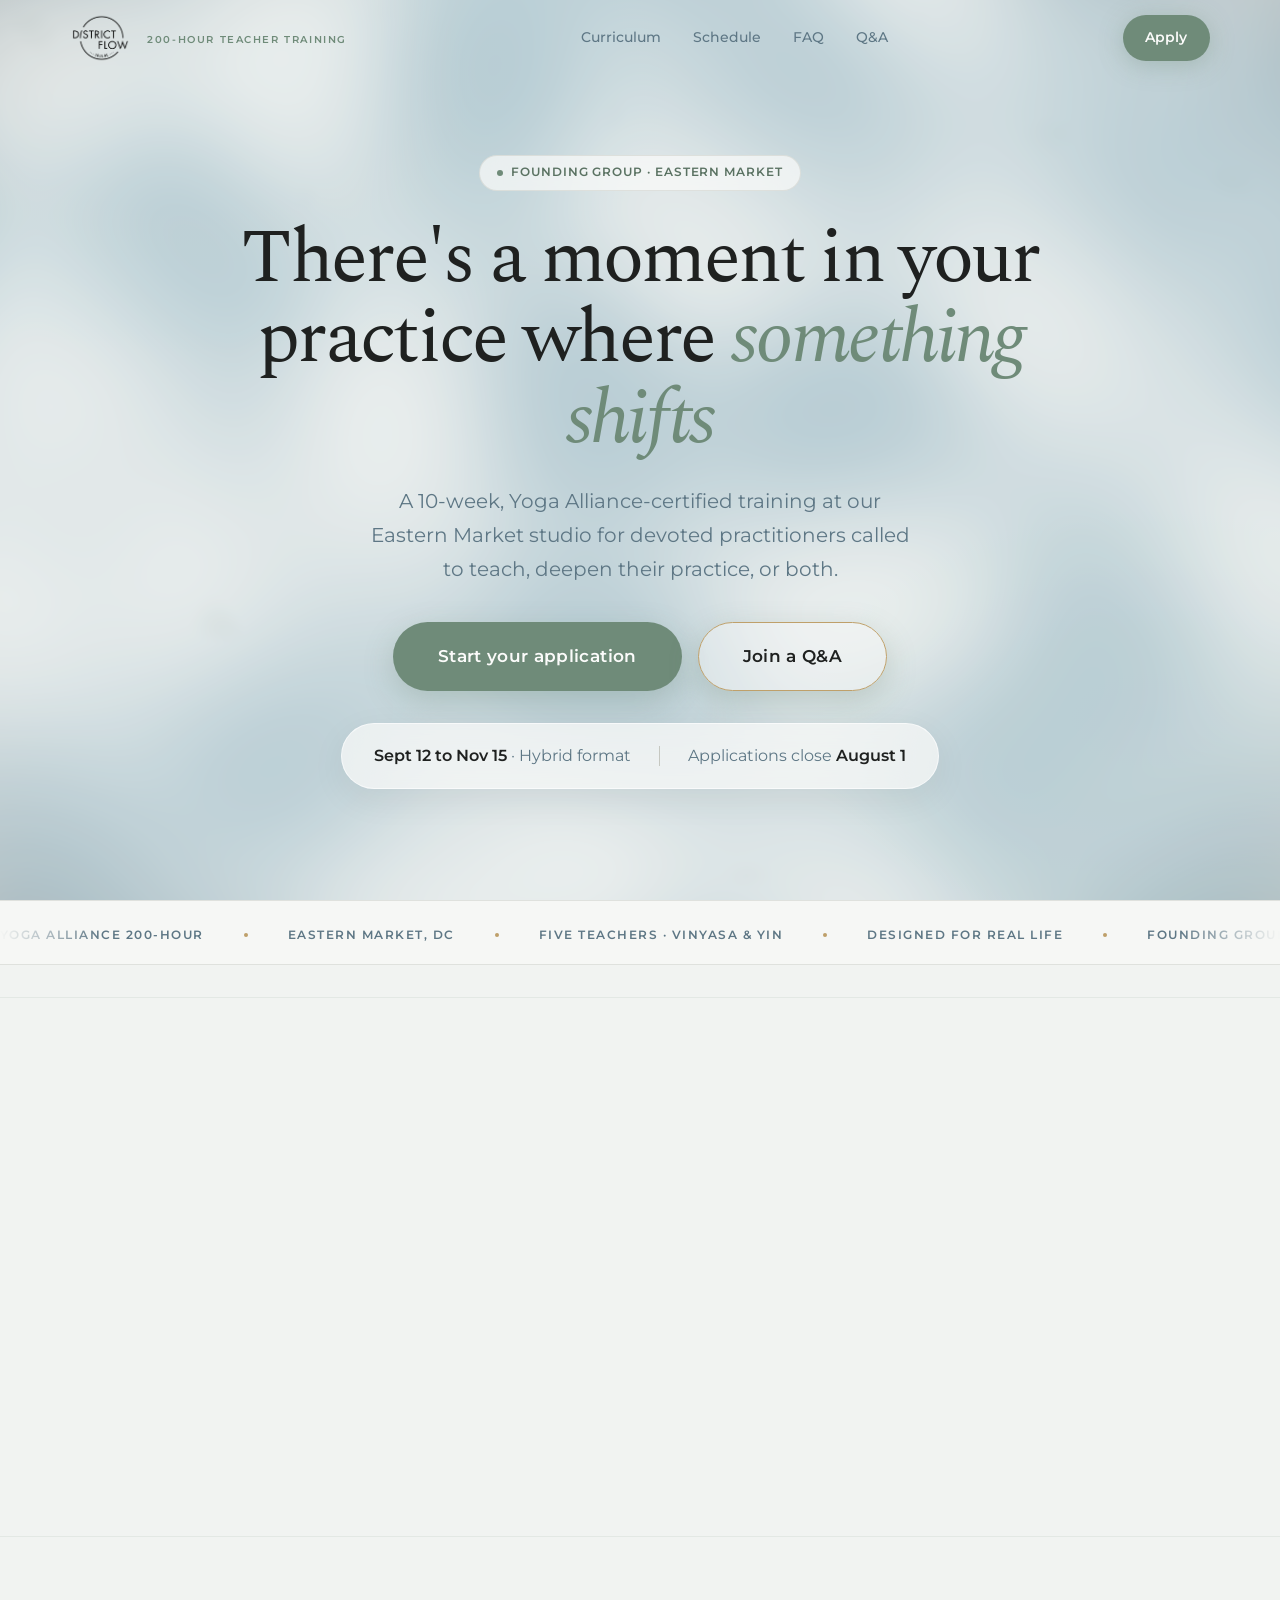
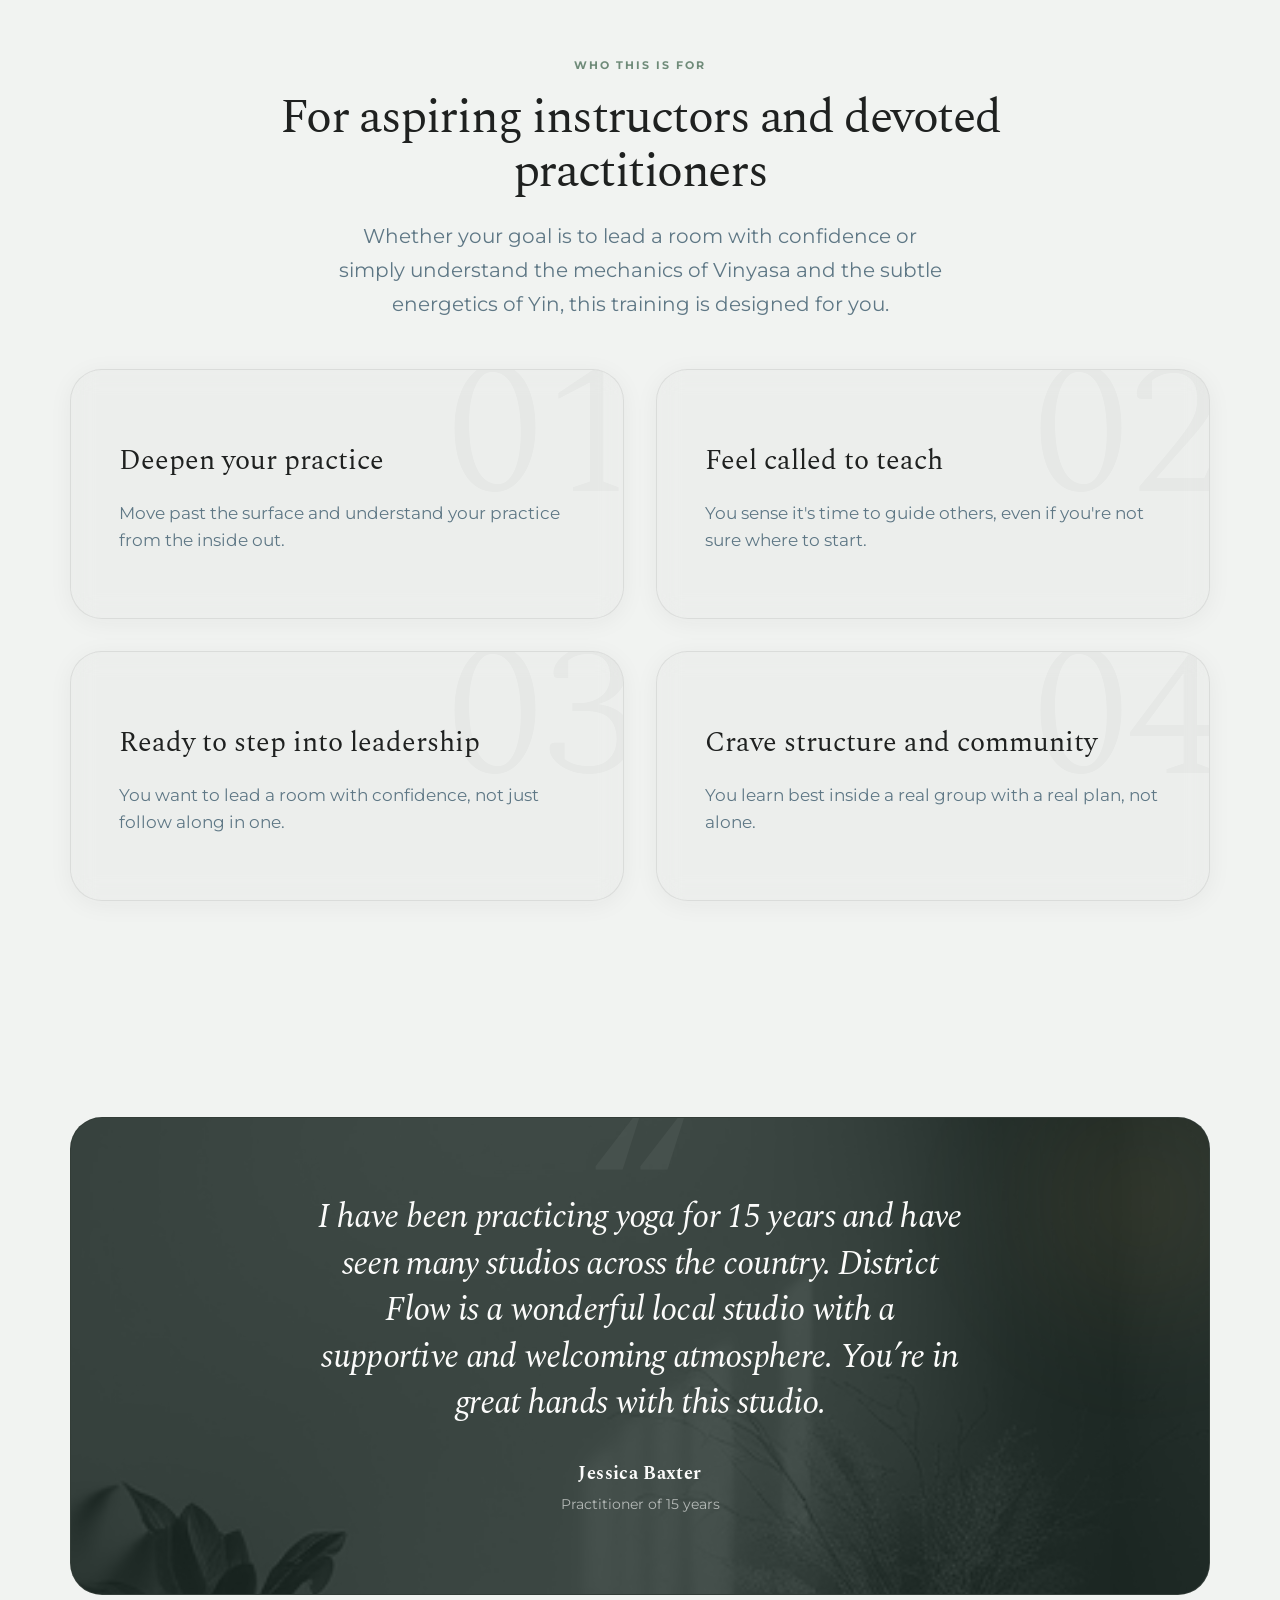
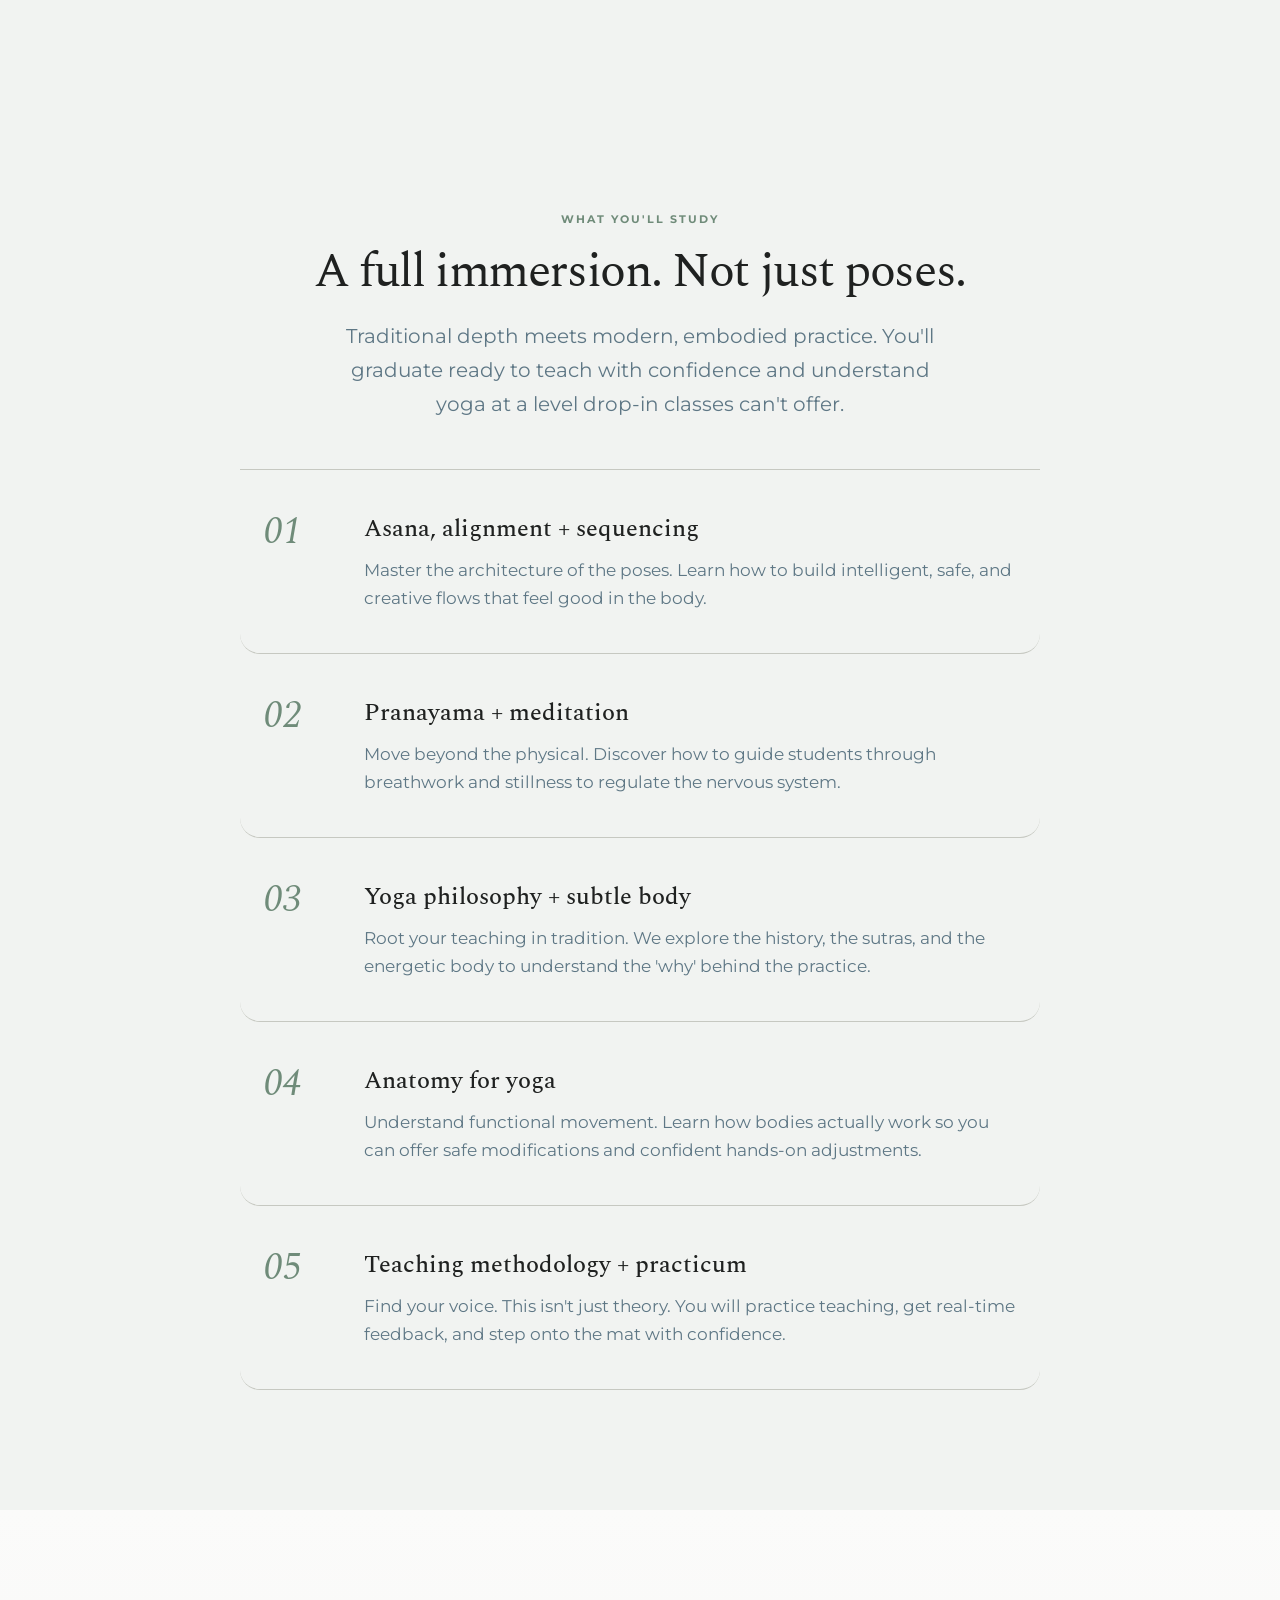
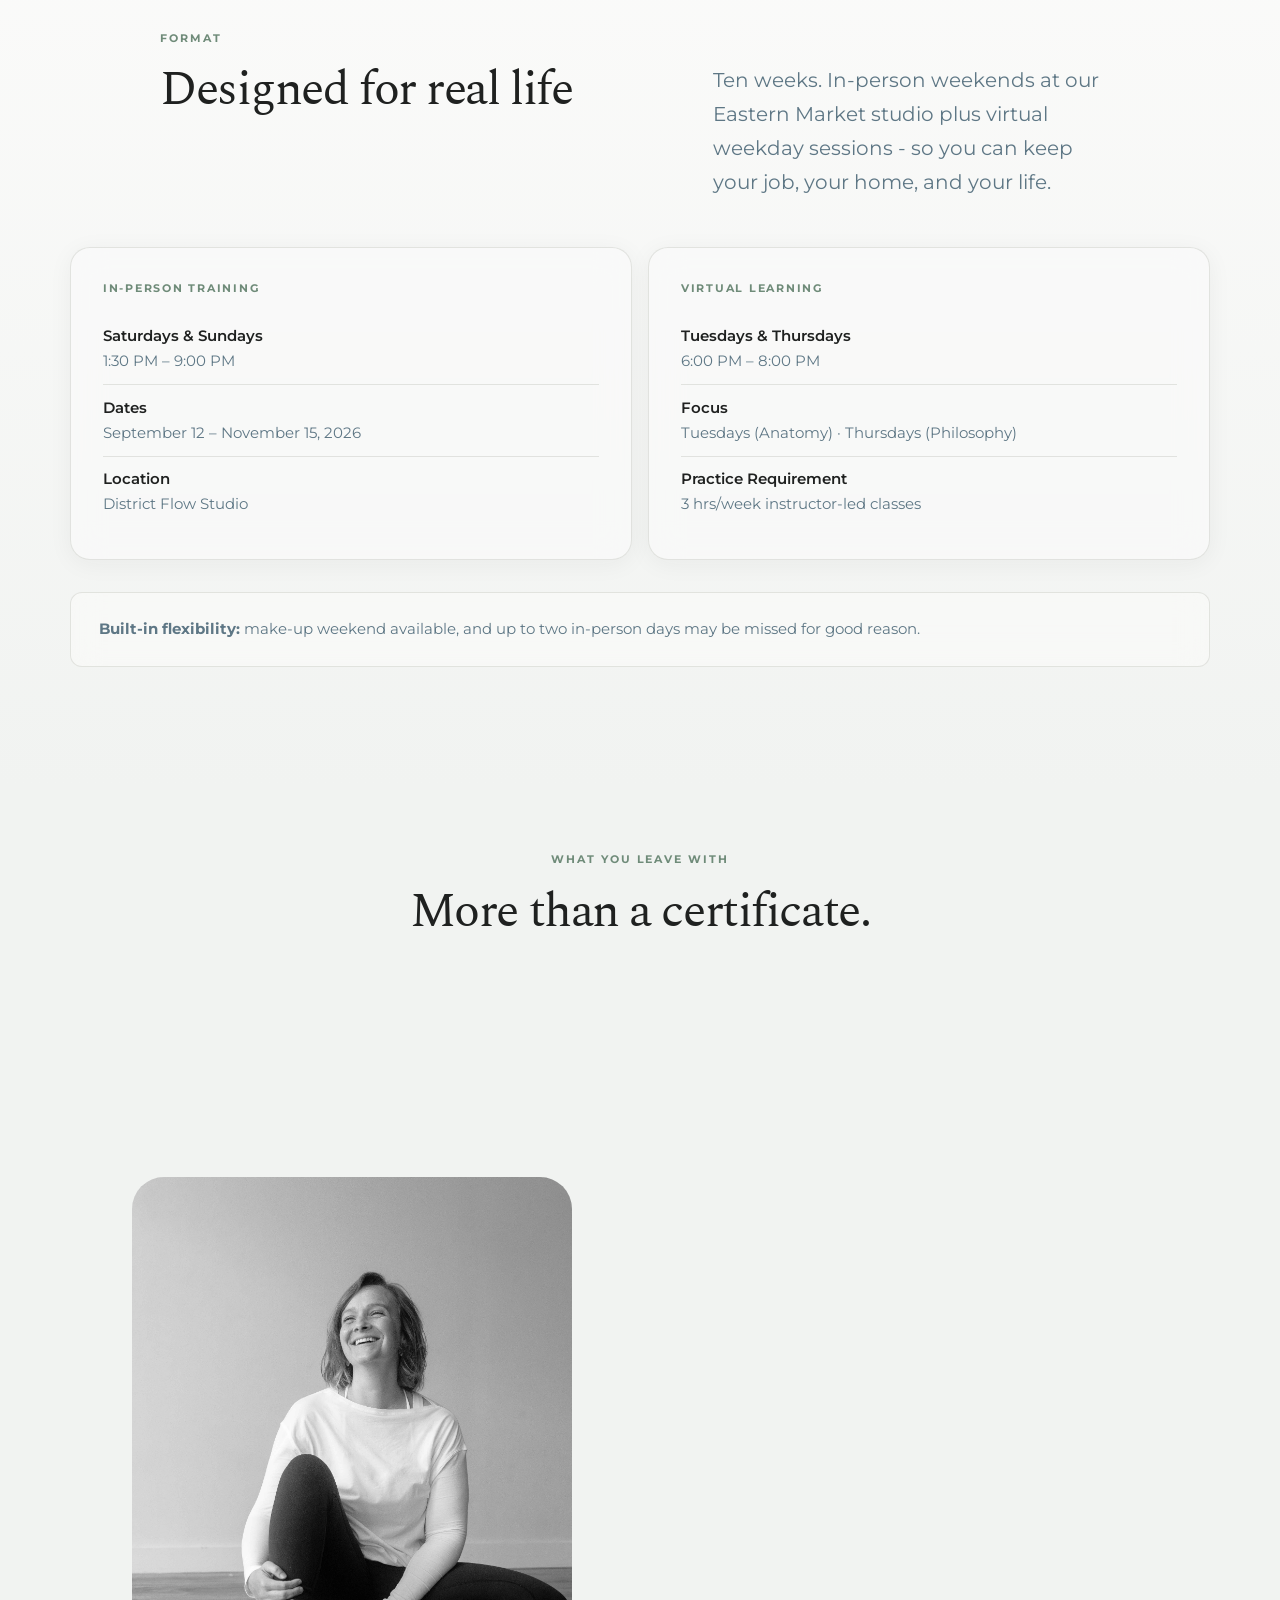
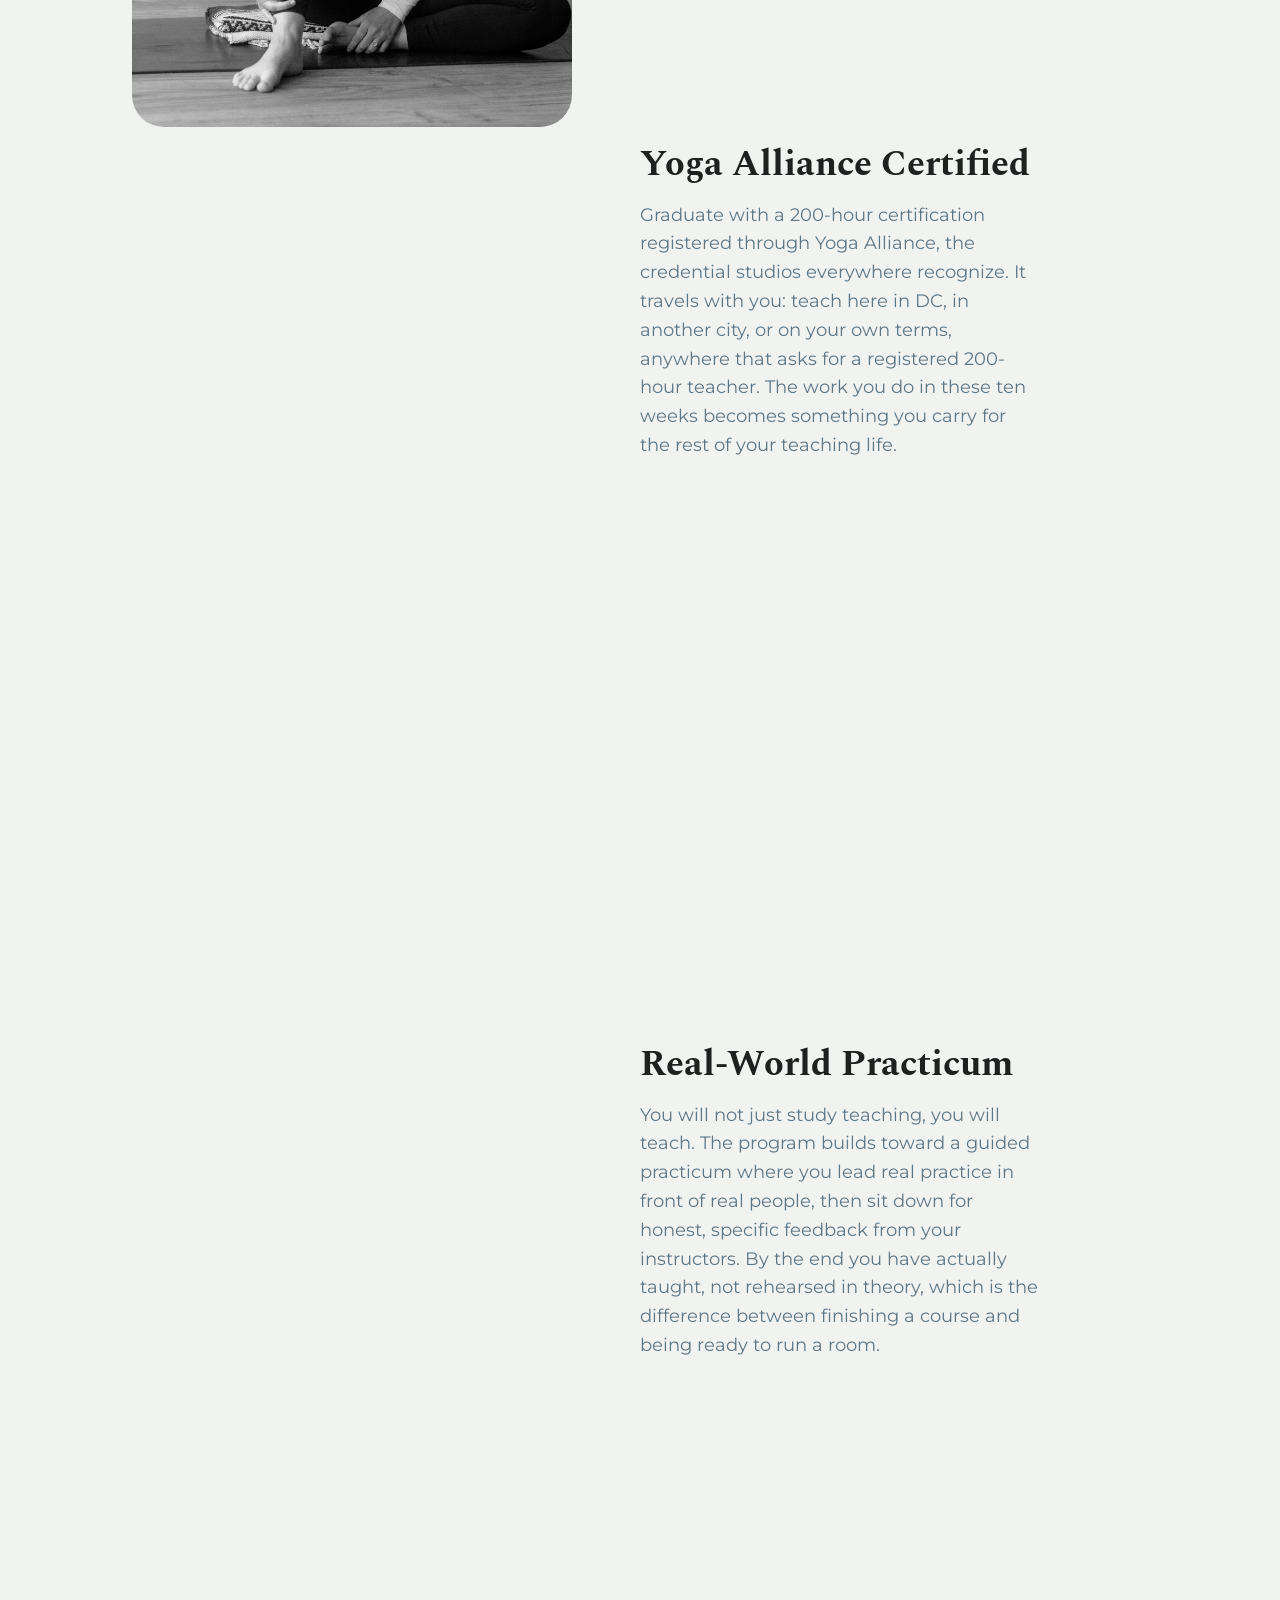
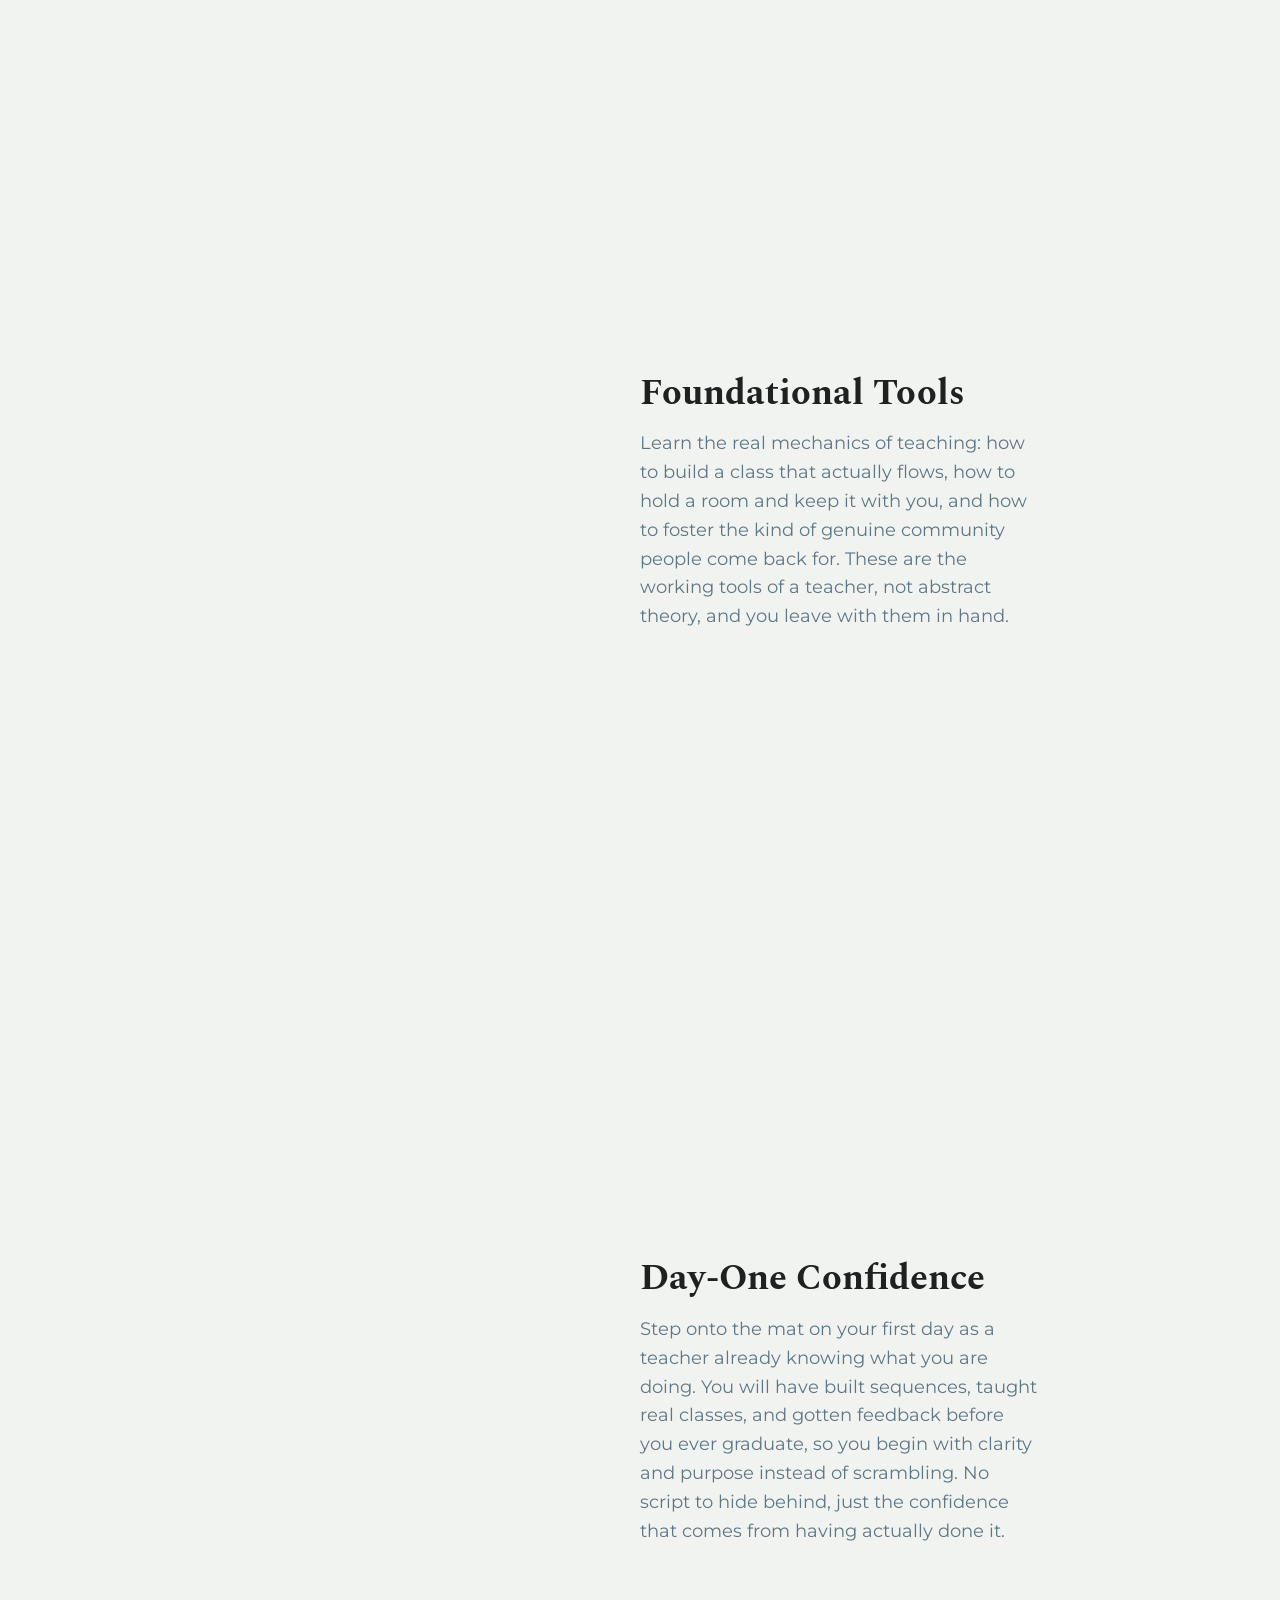
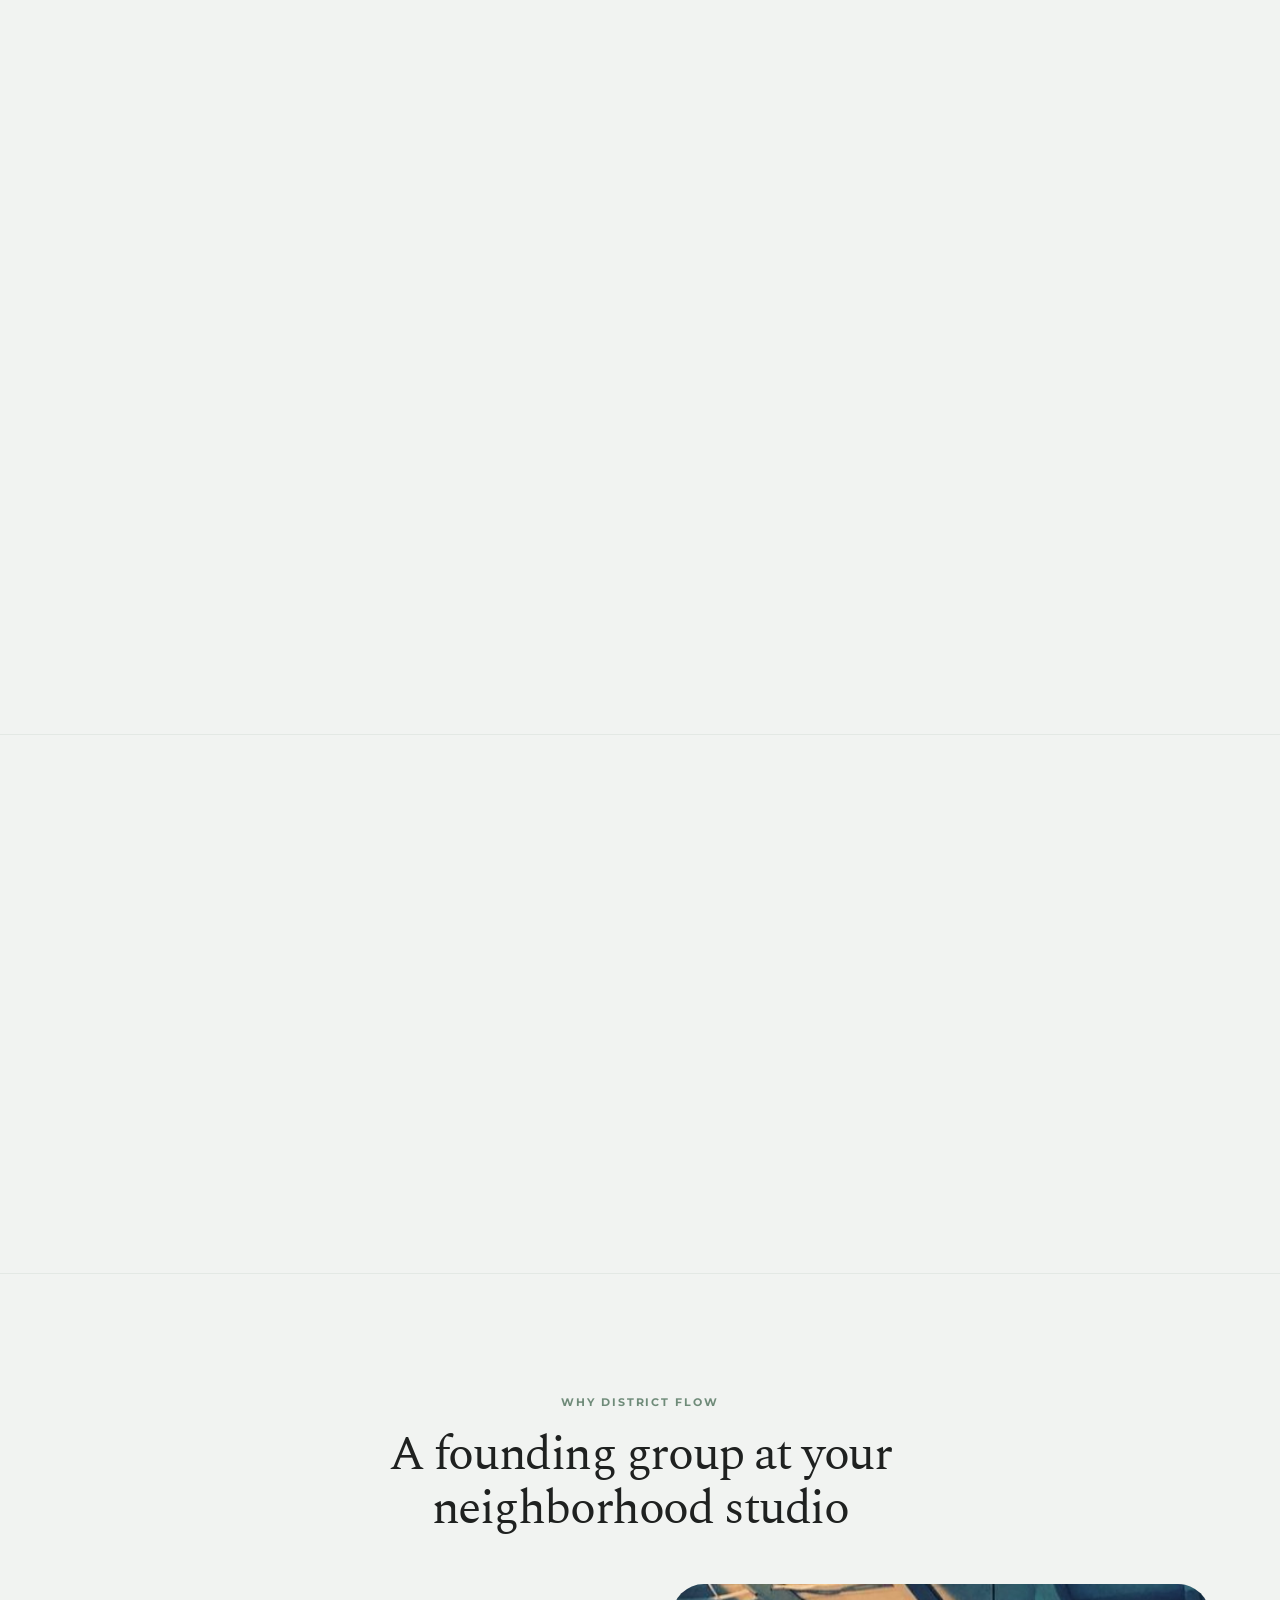
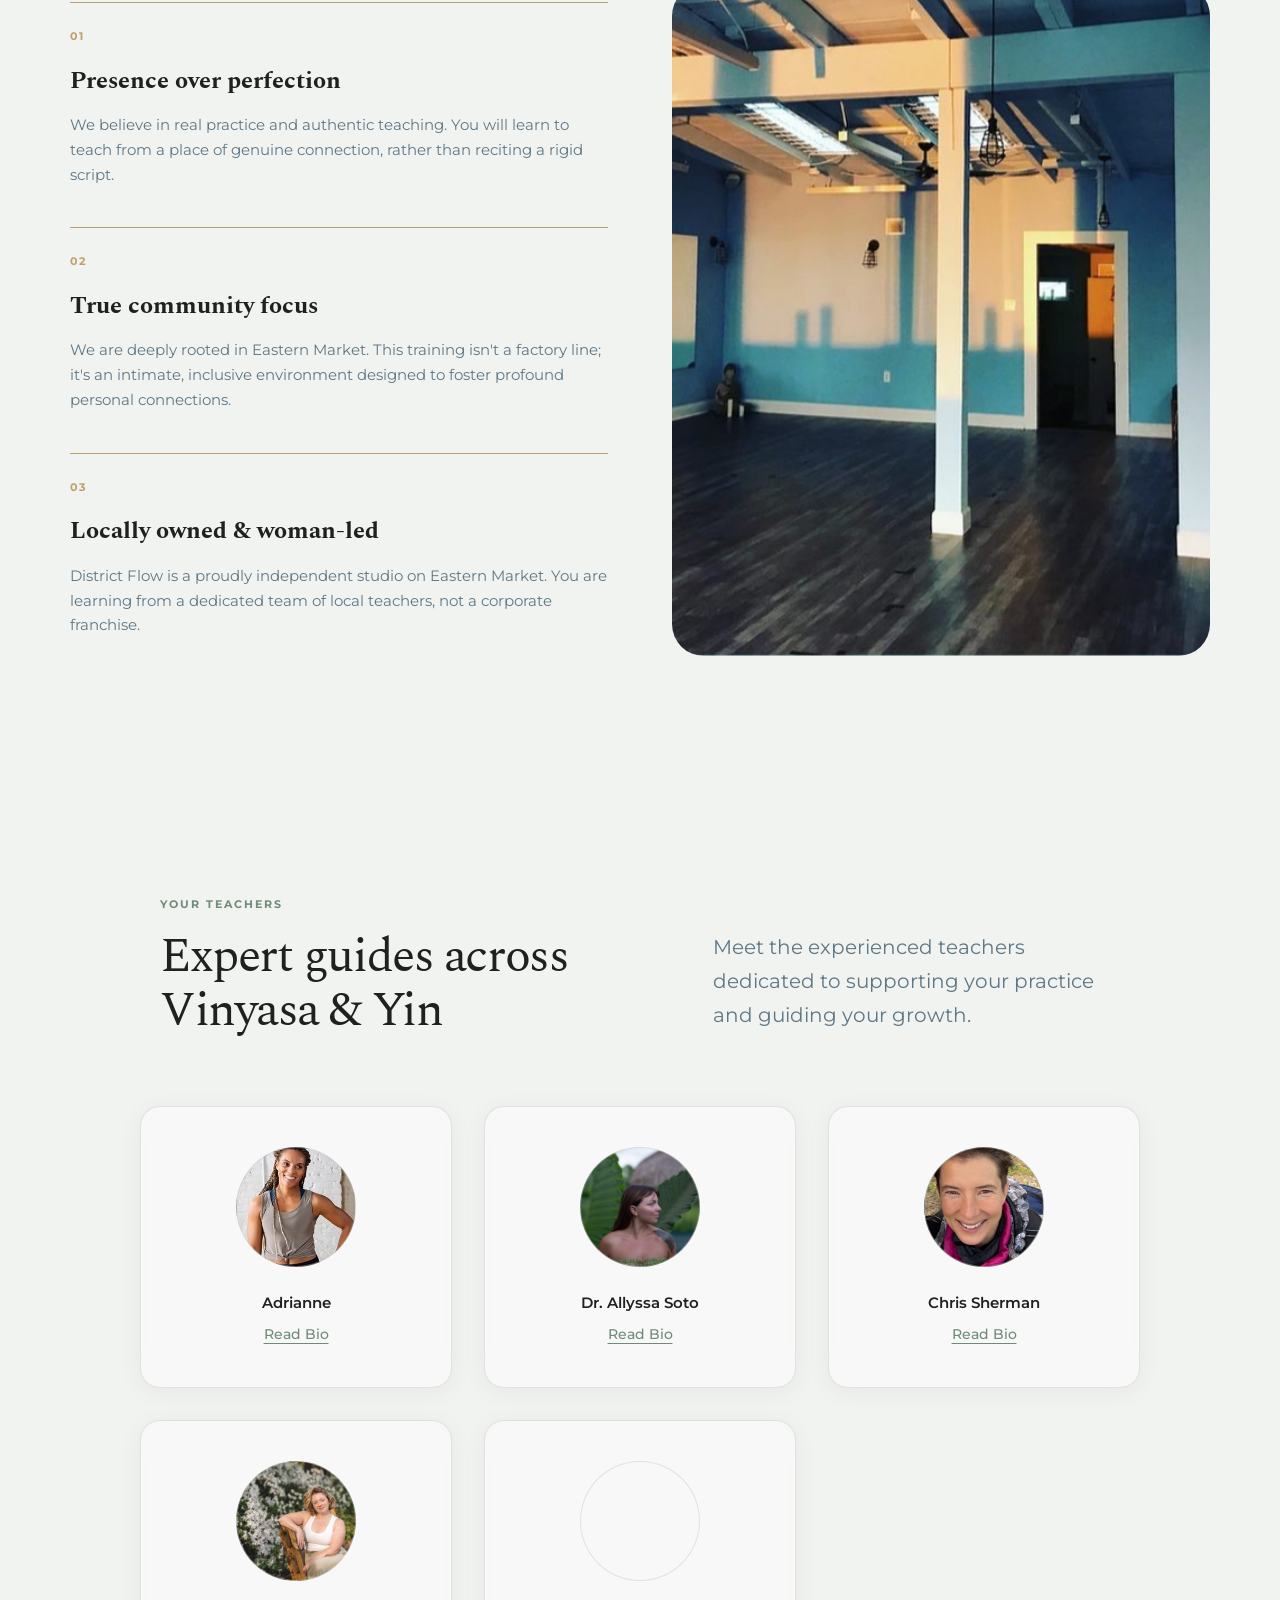
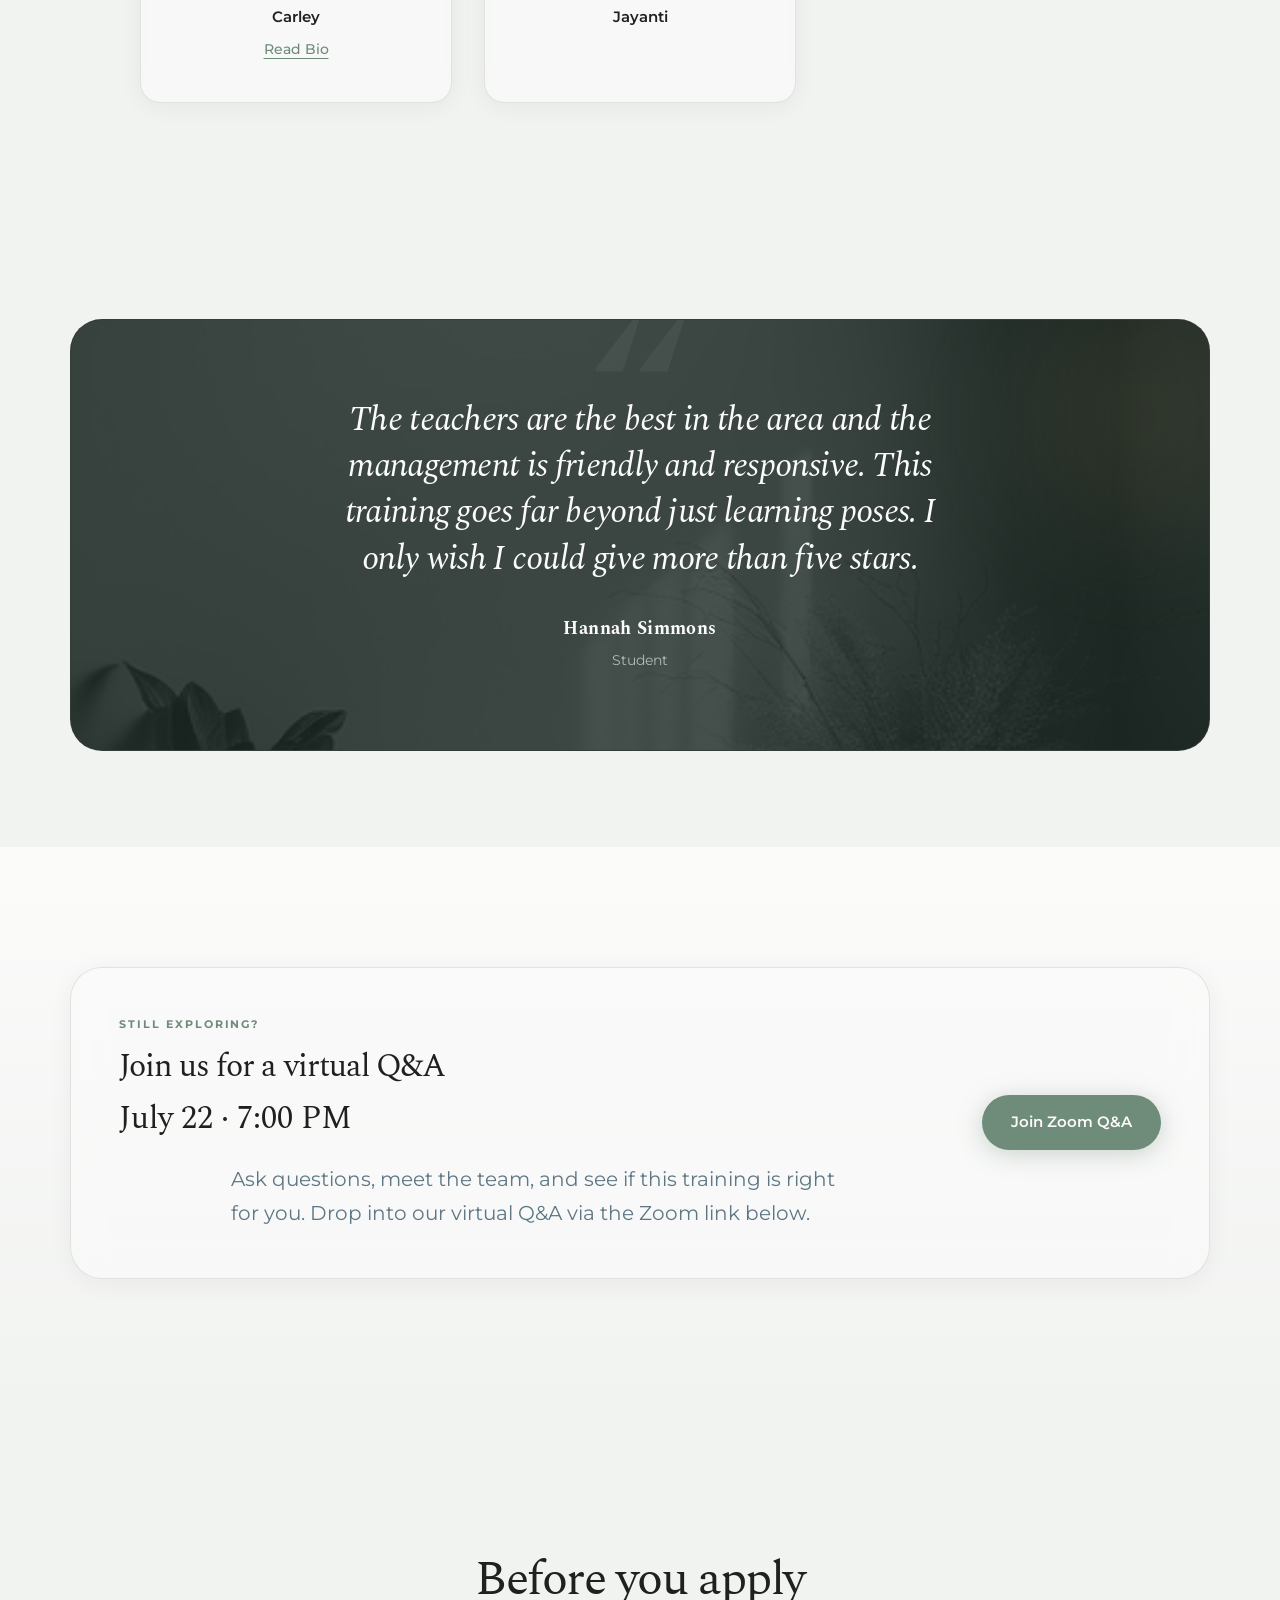
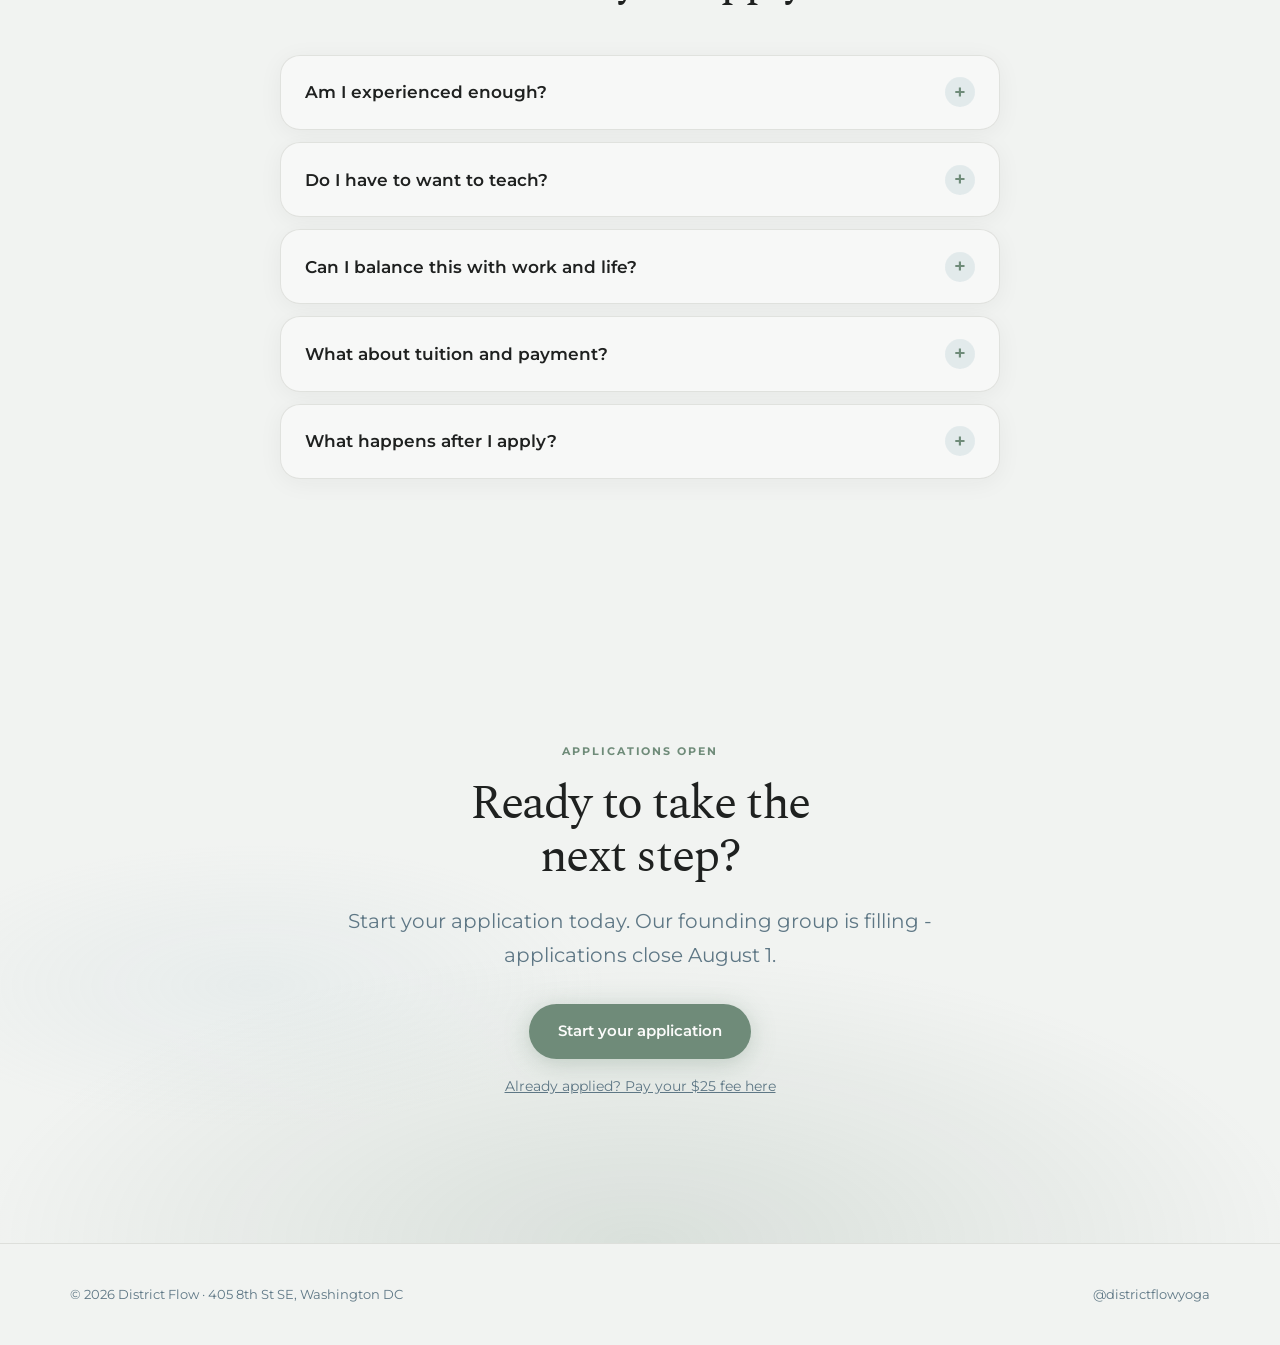
==== commit a715c39e: "Update Q&A section with direct Zoom link" ====
--- a/index.html
+++ b/index.html
@@ -404,10 +404,10 @@
             <p class="section-label">Still exploring?</p>
             <h2 class="section-title section-title--sm">Join us for a virtual Q&amp;A</h2>
             <p class="qna-date">July 22 · 7:00 PM</p>
-            <p class="section-lead">Ask questions, meet the team, and see if this training is right for you. RSVP and we'll send you the Zoom link.</p>
+            <p class="section-lead">Ask questions, meet the team, and see if this training is right for you. Drop into our virtual Q&amp;A via the Zoom link below.</p>
           </div>
           <div class="qna-action">
-            <a href="#" class="btn btn-primary btn-magnetic" data-href="qna">RSVP for Q&amp;A</a>
+            <a href="https://us02web.zoom.us/j/88093114215?pwd=hqqWp0ahr2PsR9LviOgCWtgOOkOrBP.1" class="btn btn-primary btn-magnetic" target="_blank" rel="noopener">Join Zoom Q&amp;A</a>
           </div>
         </div>
       </div>
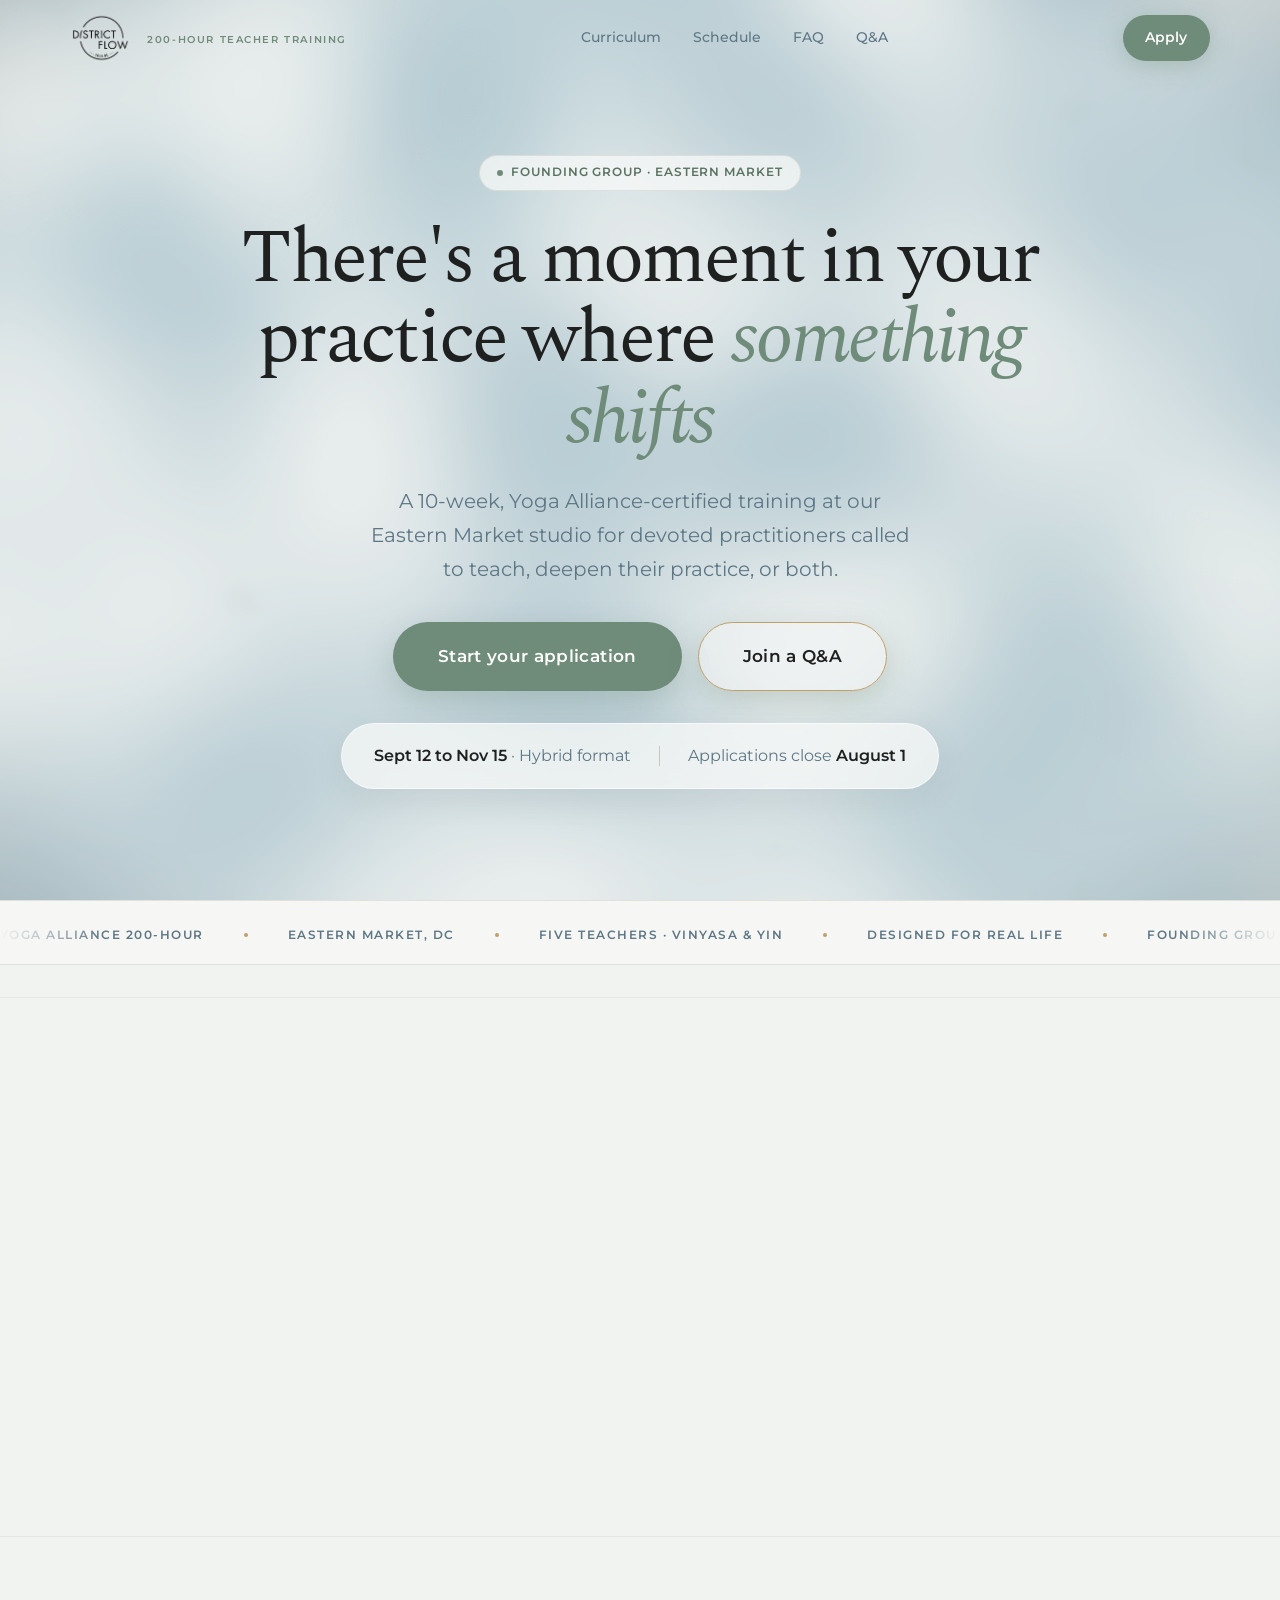
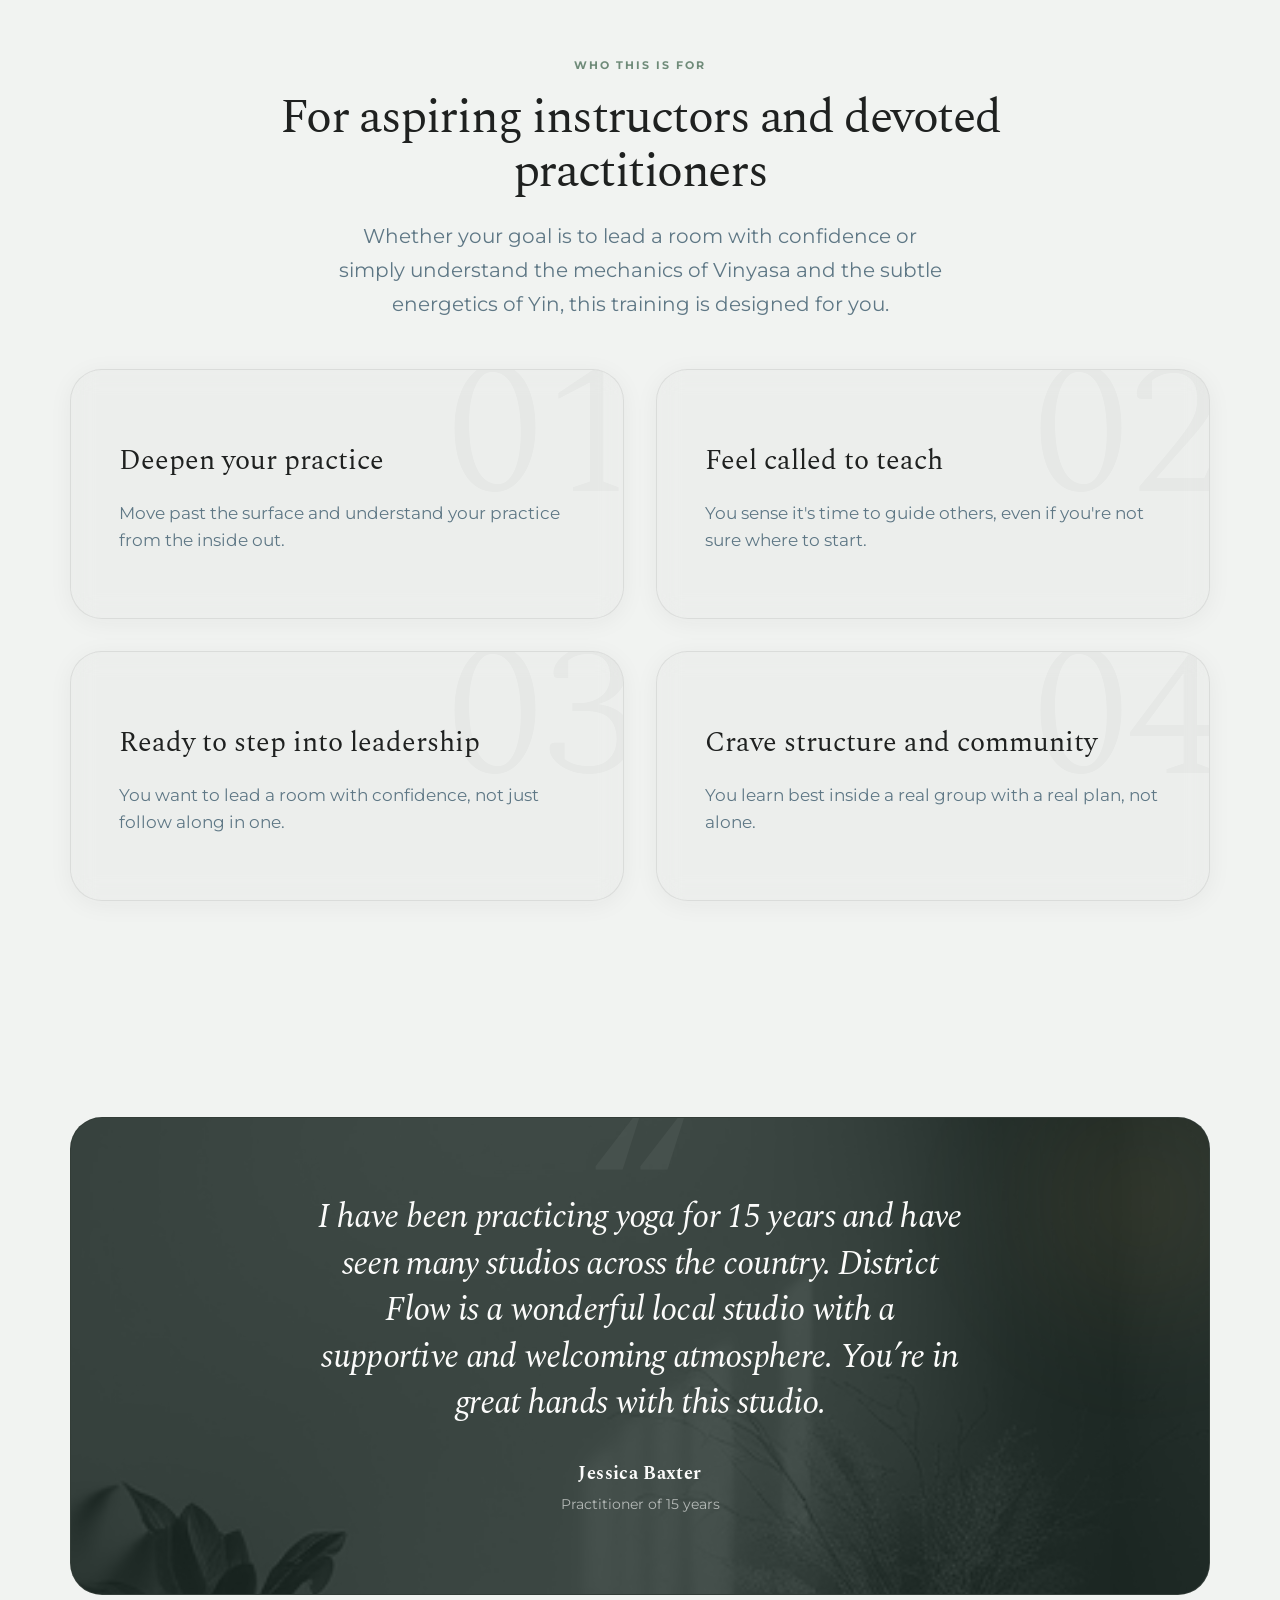
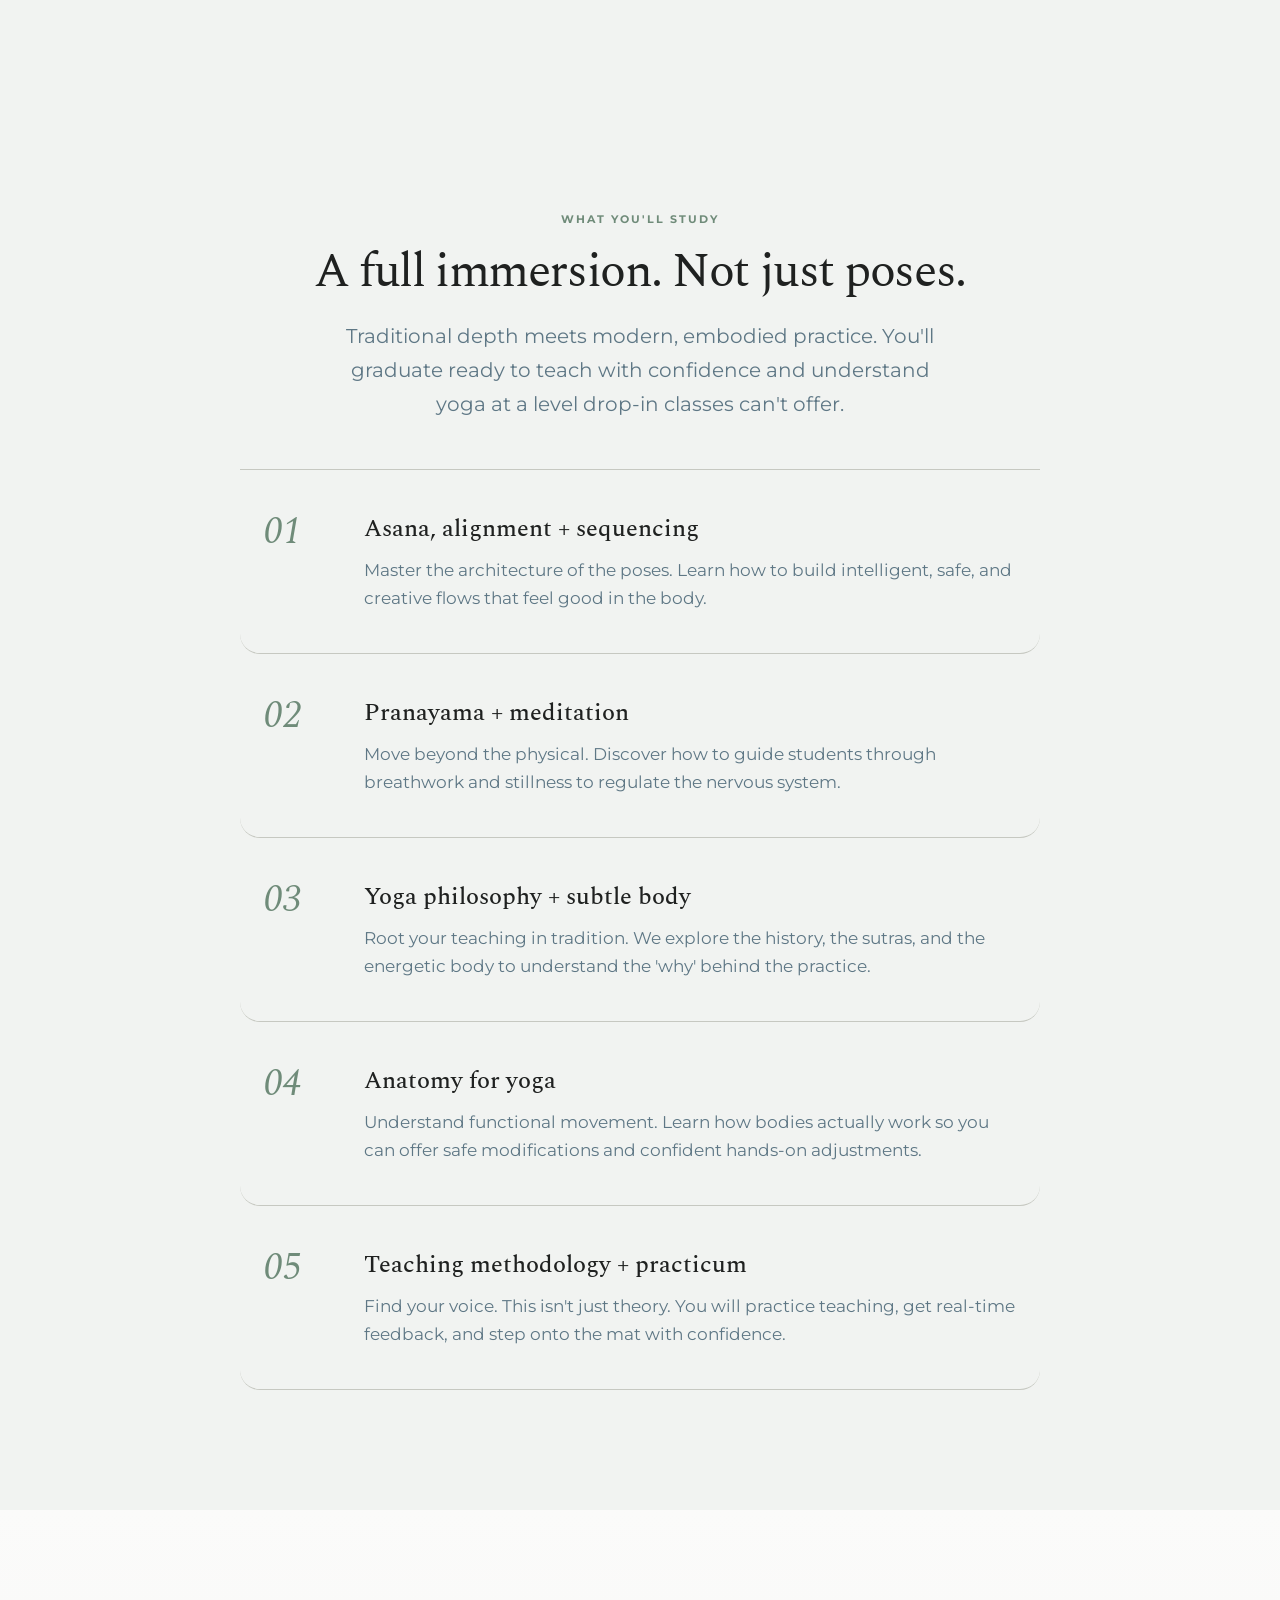
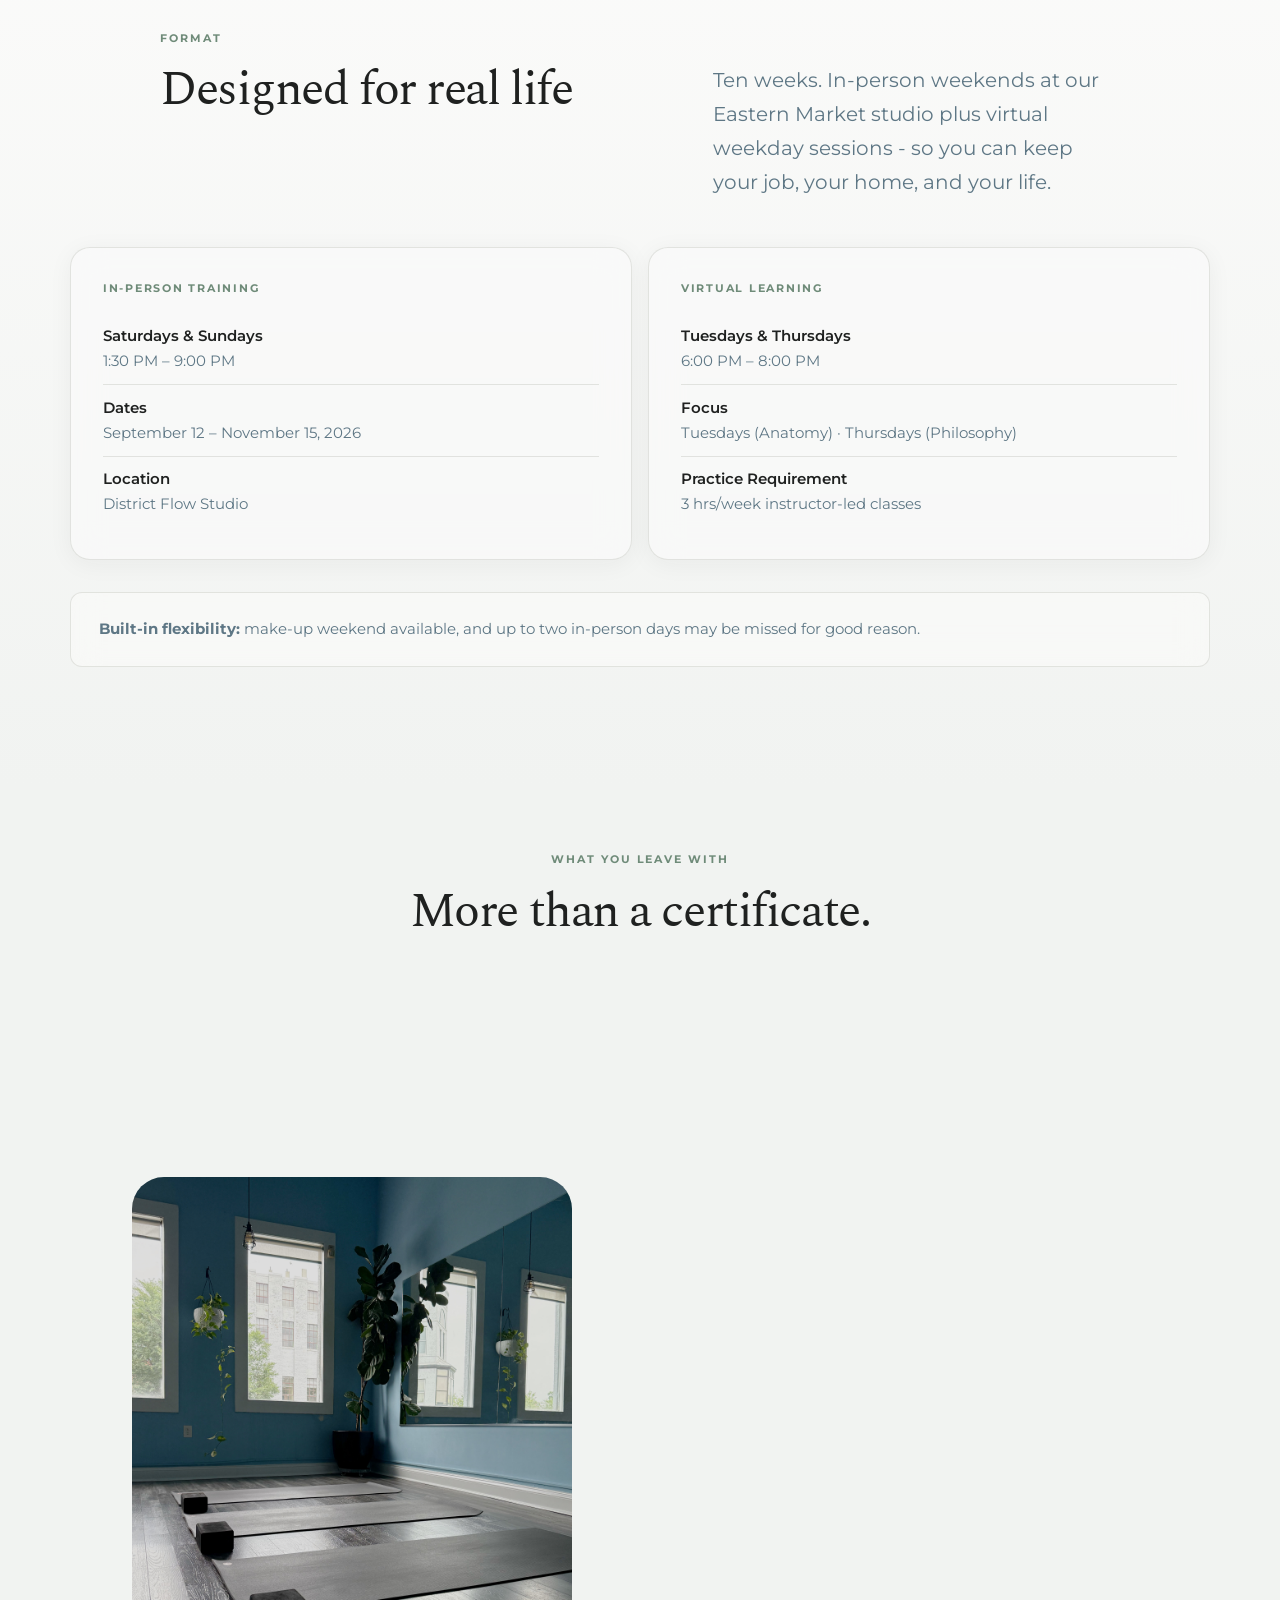
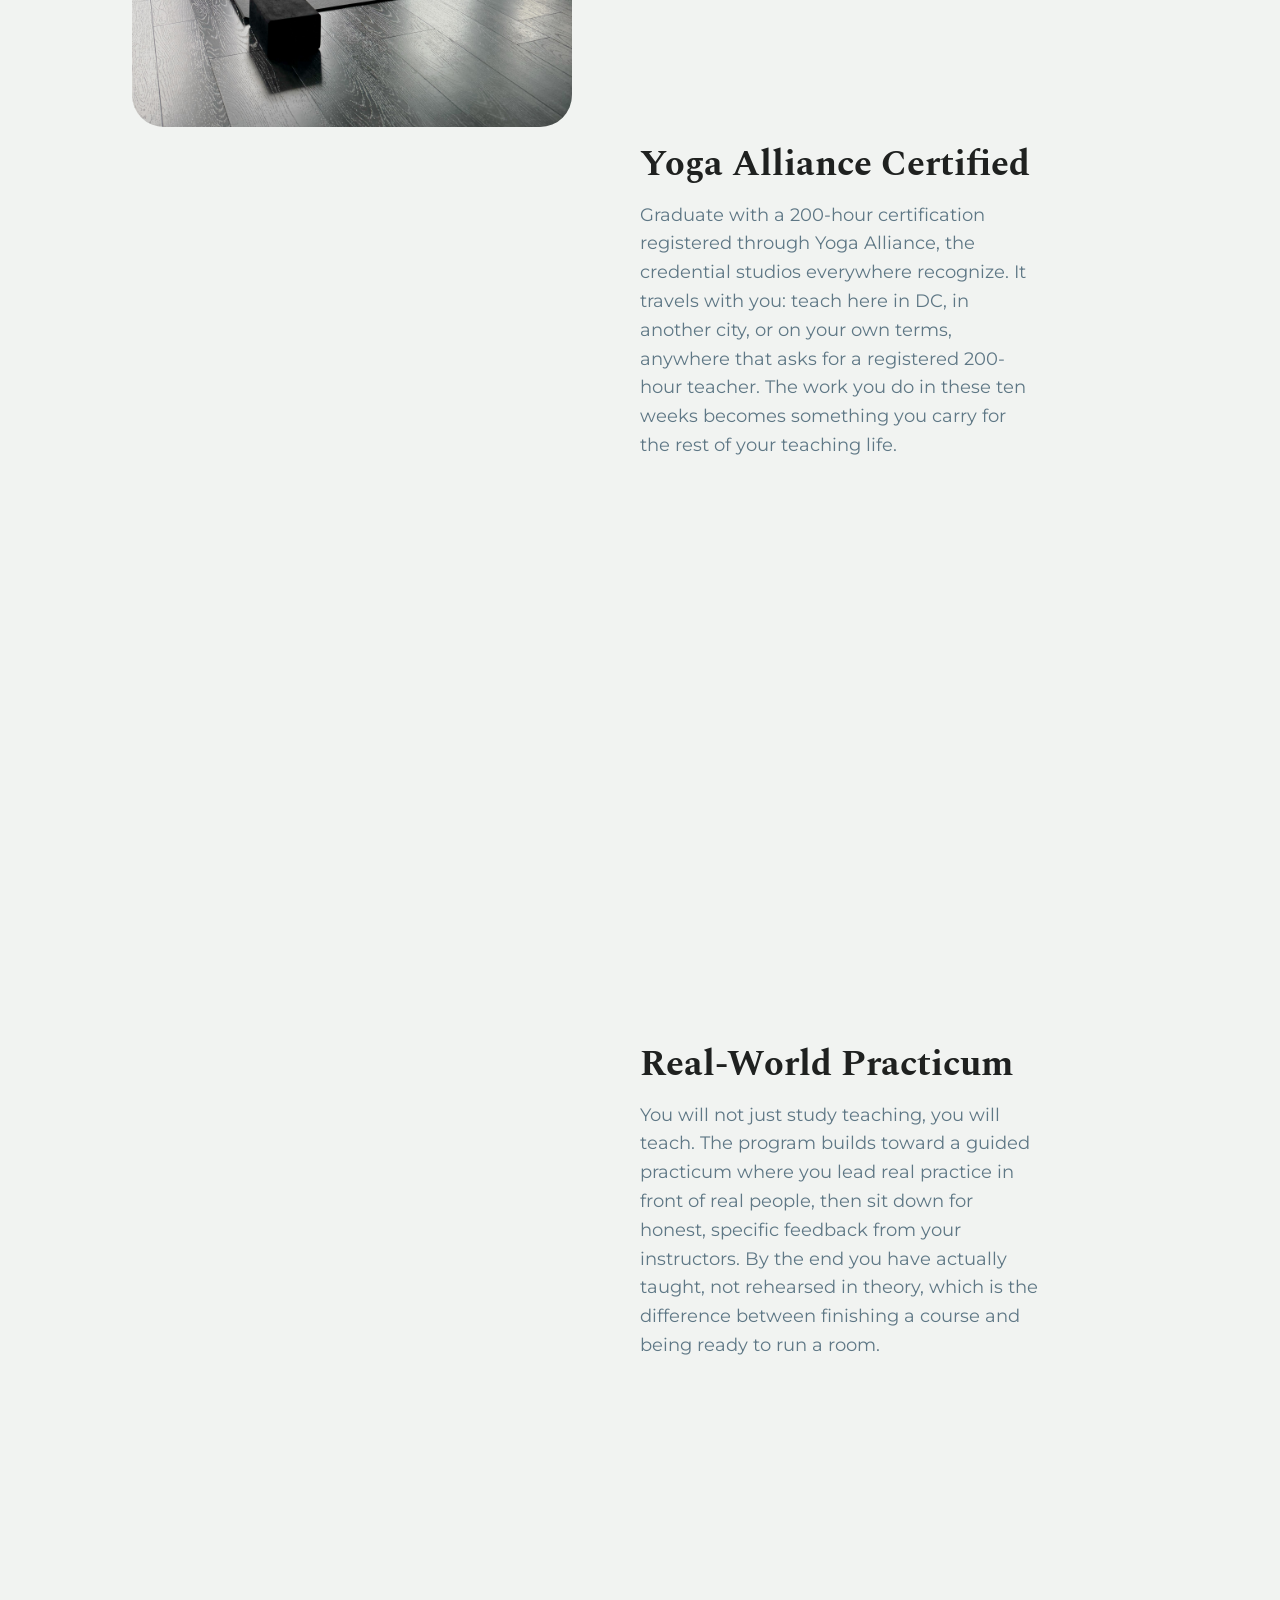
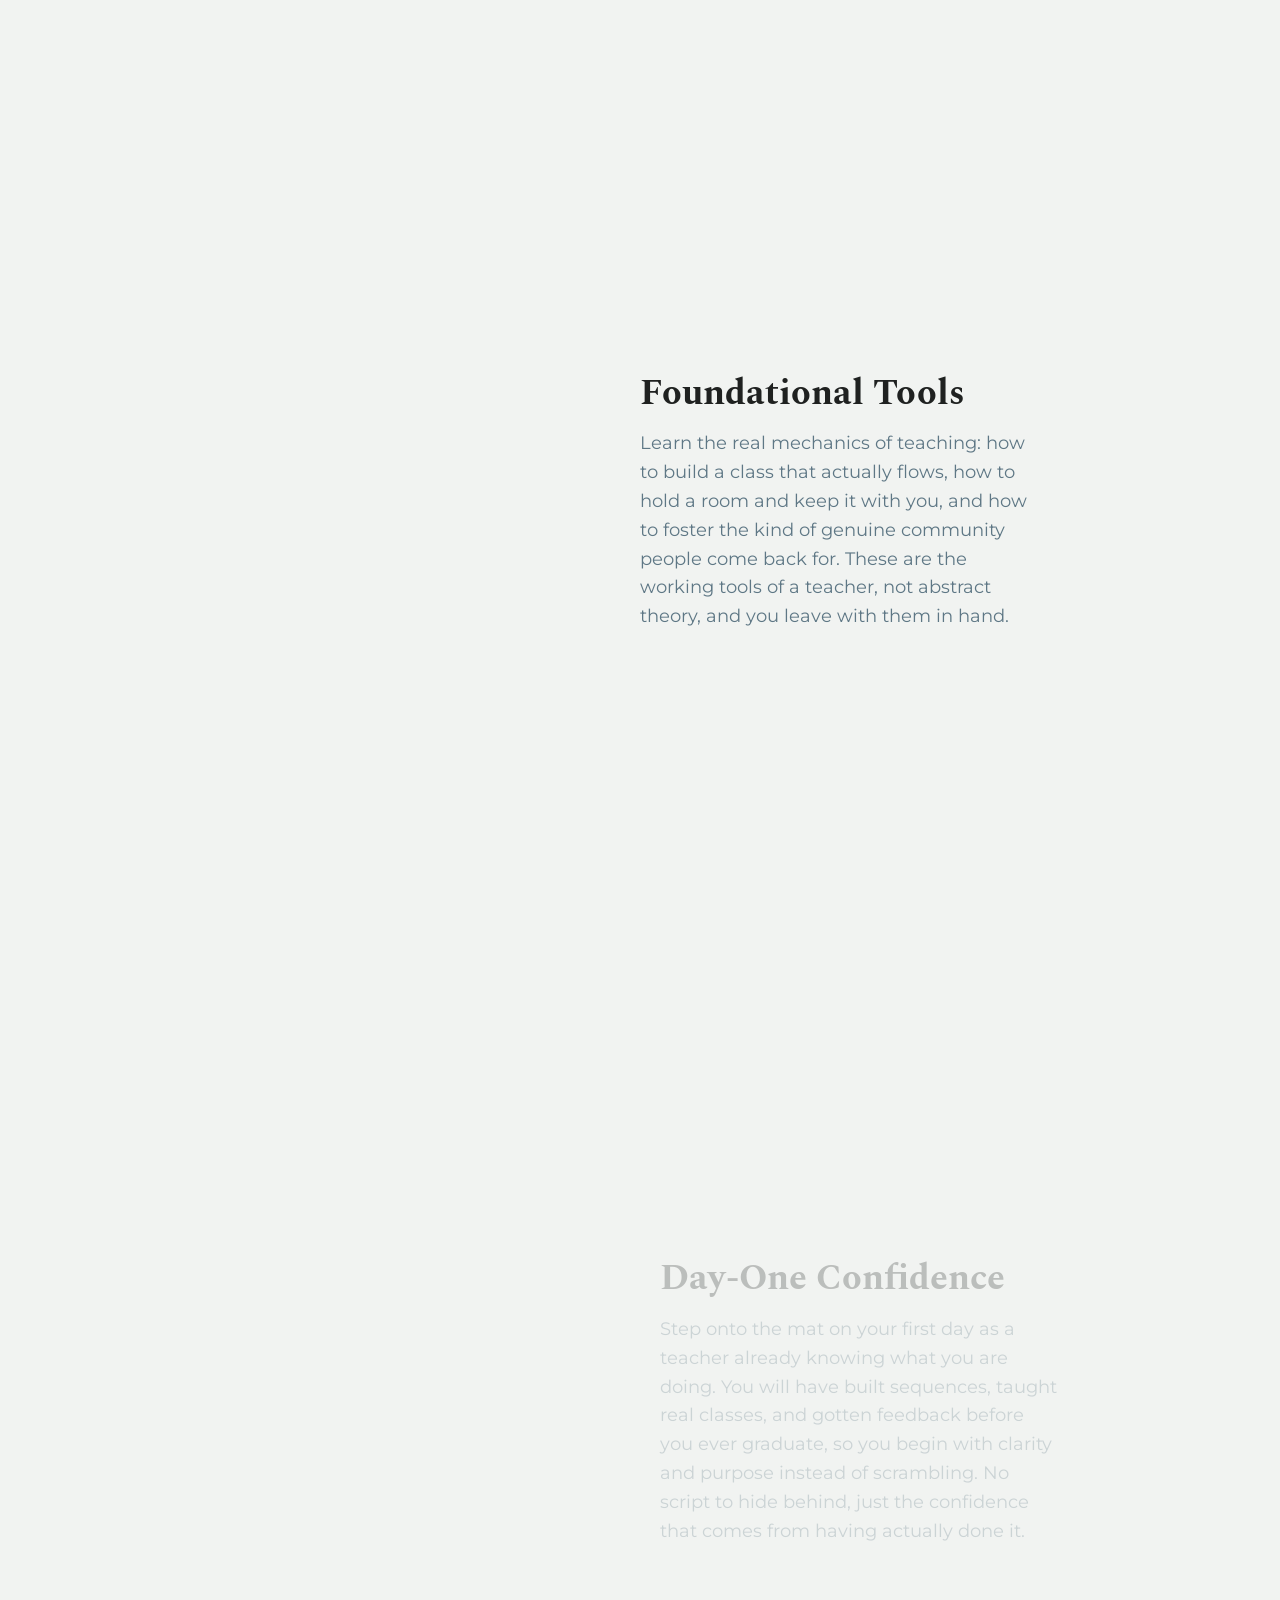
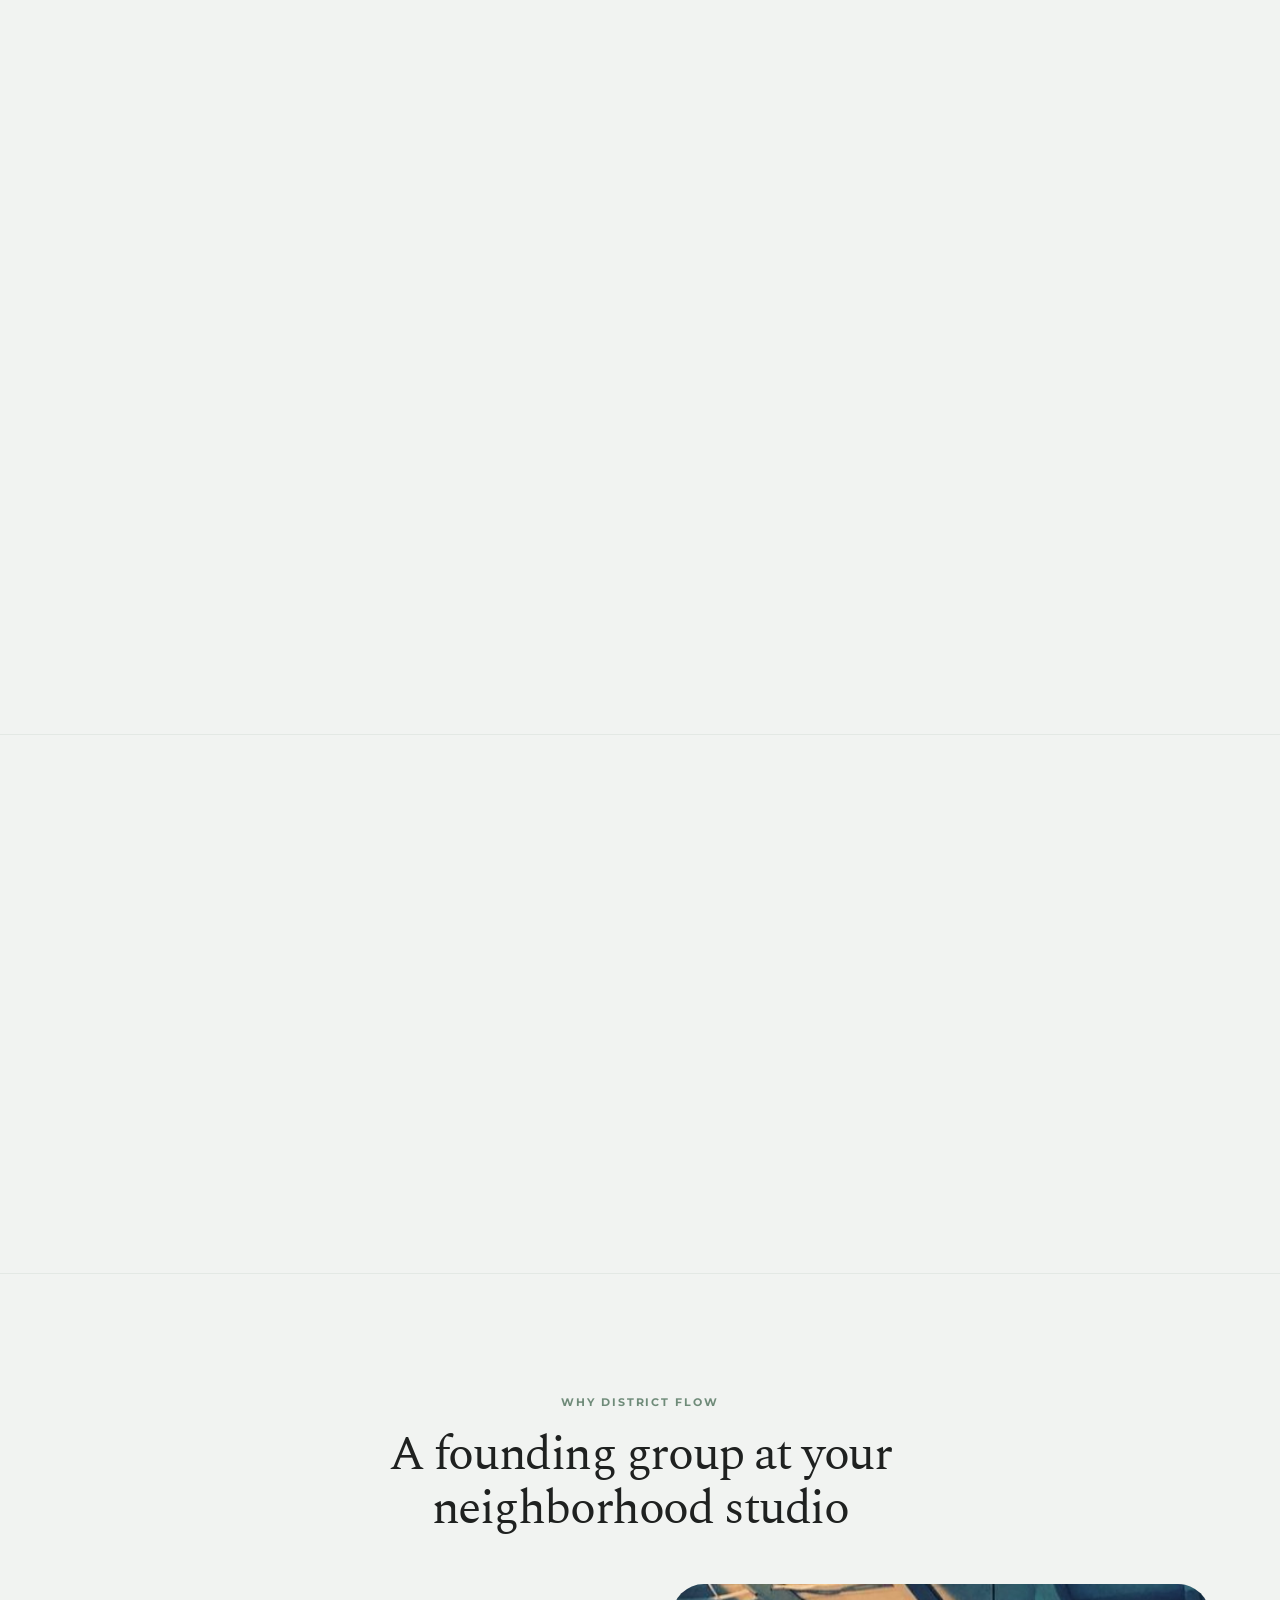
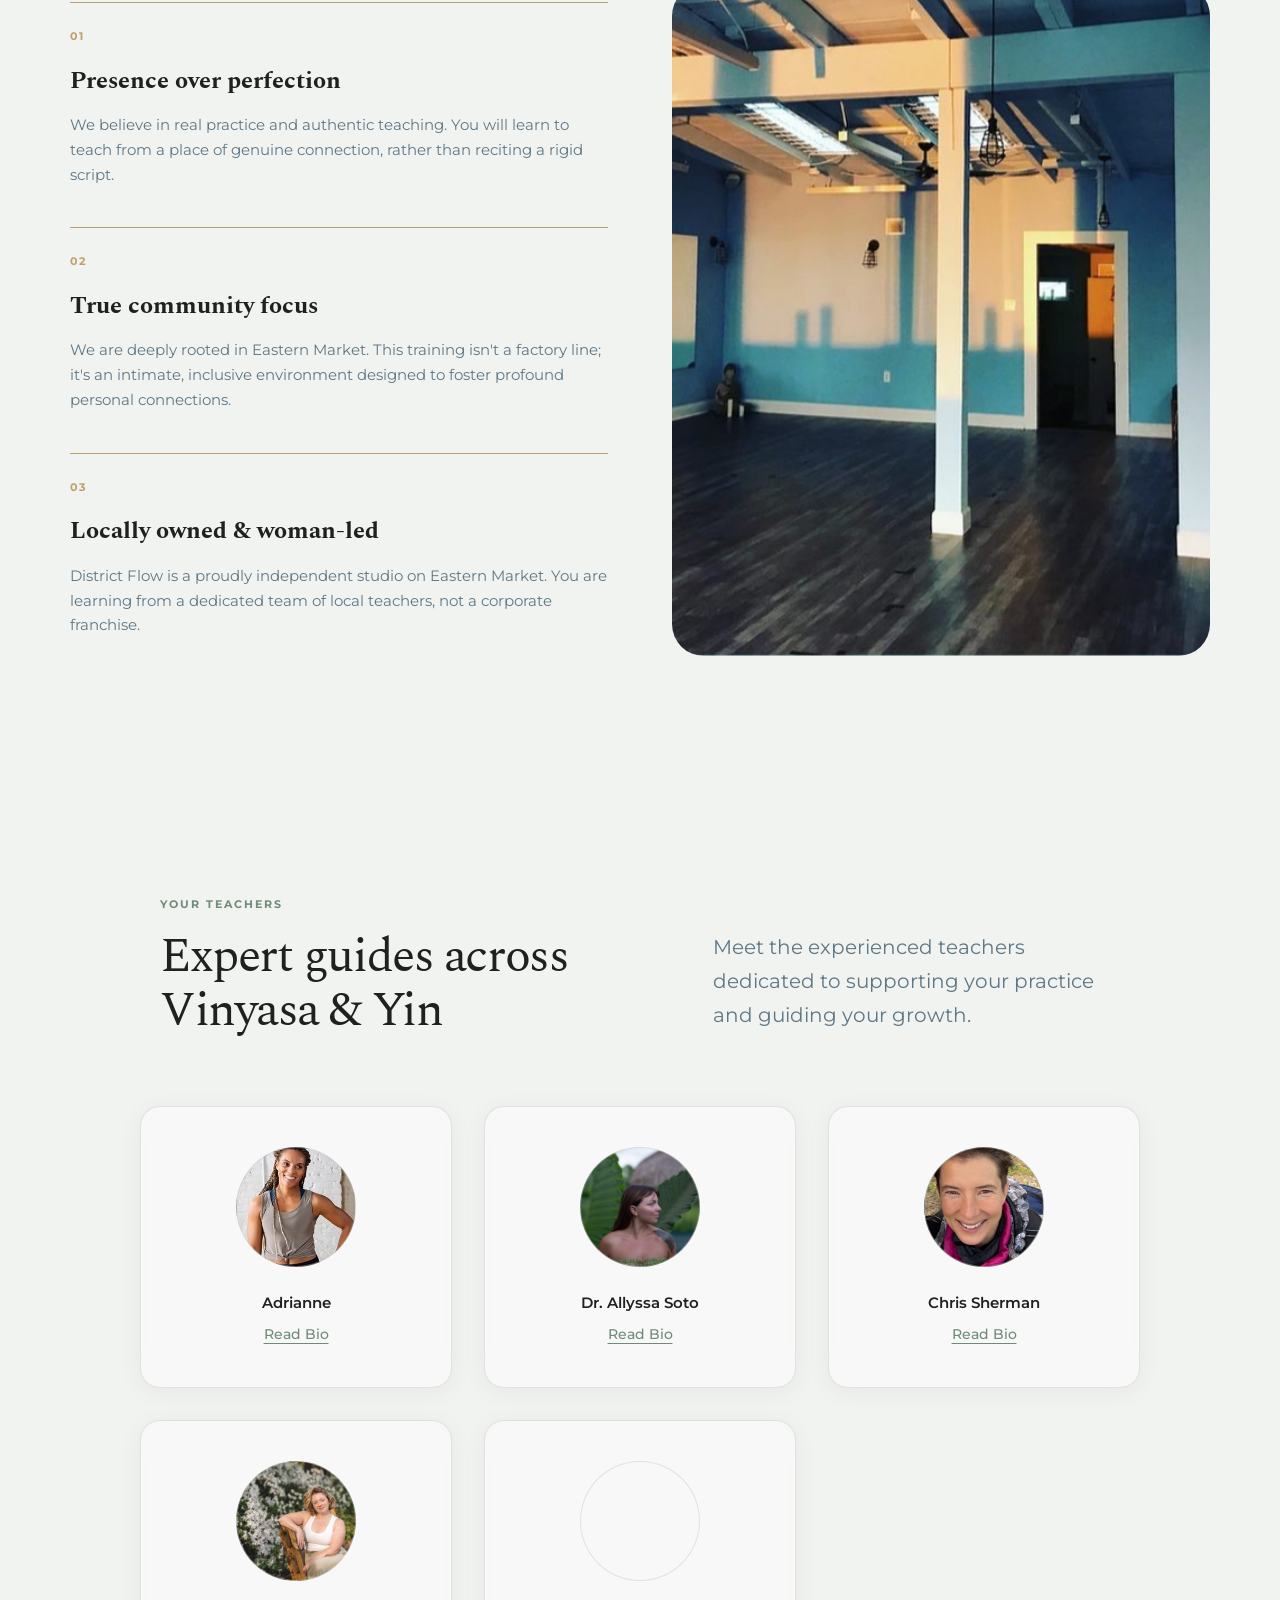
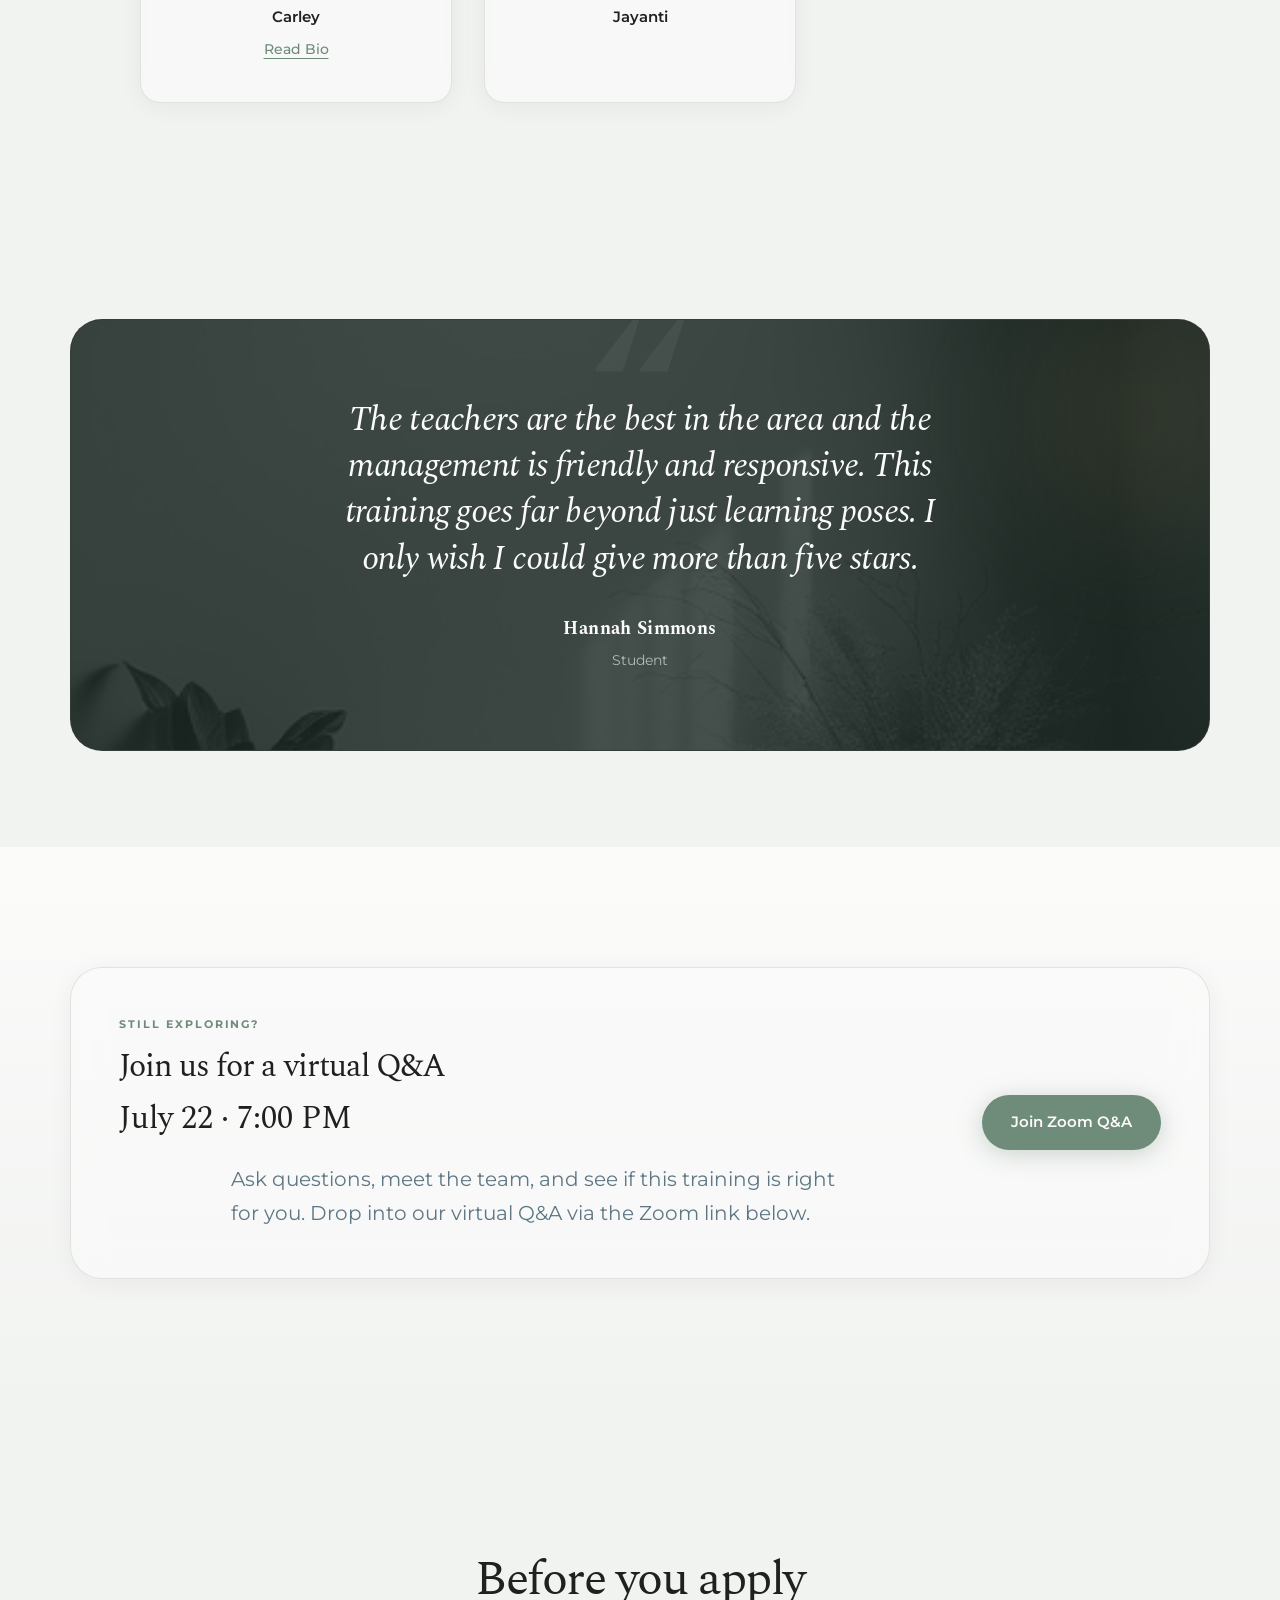
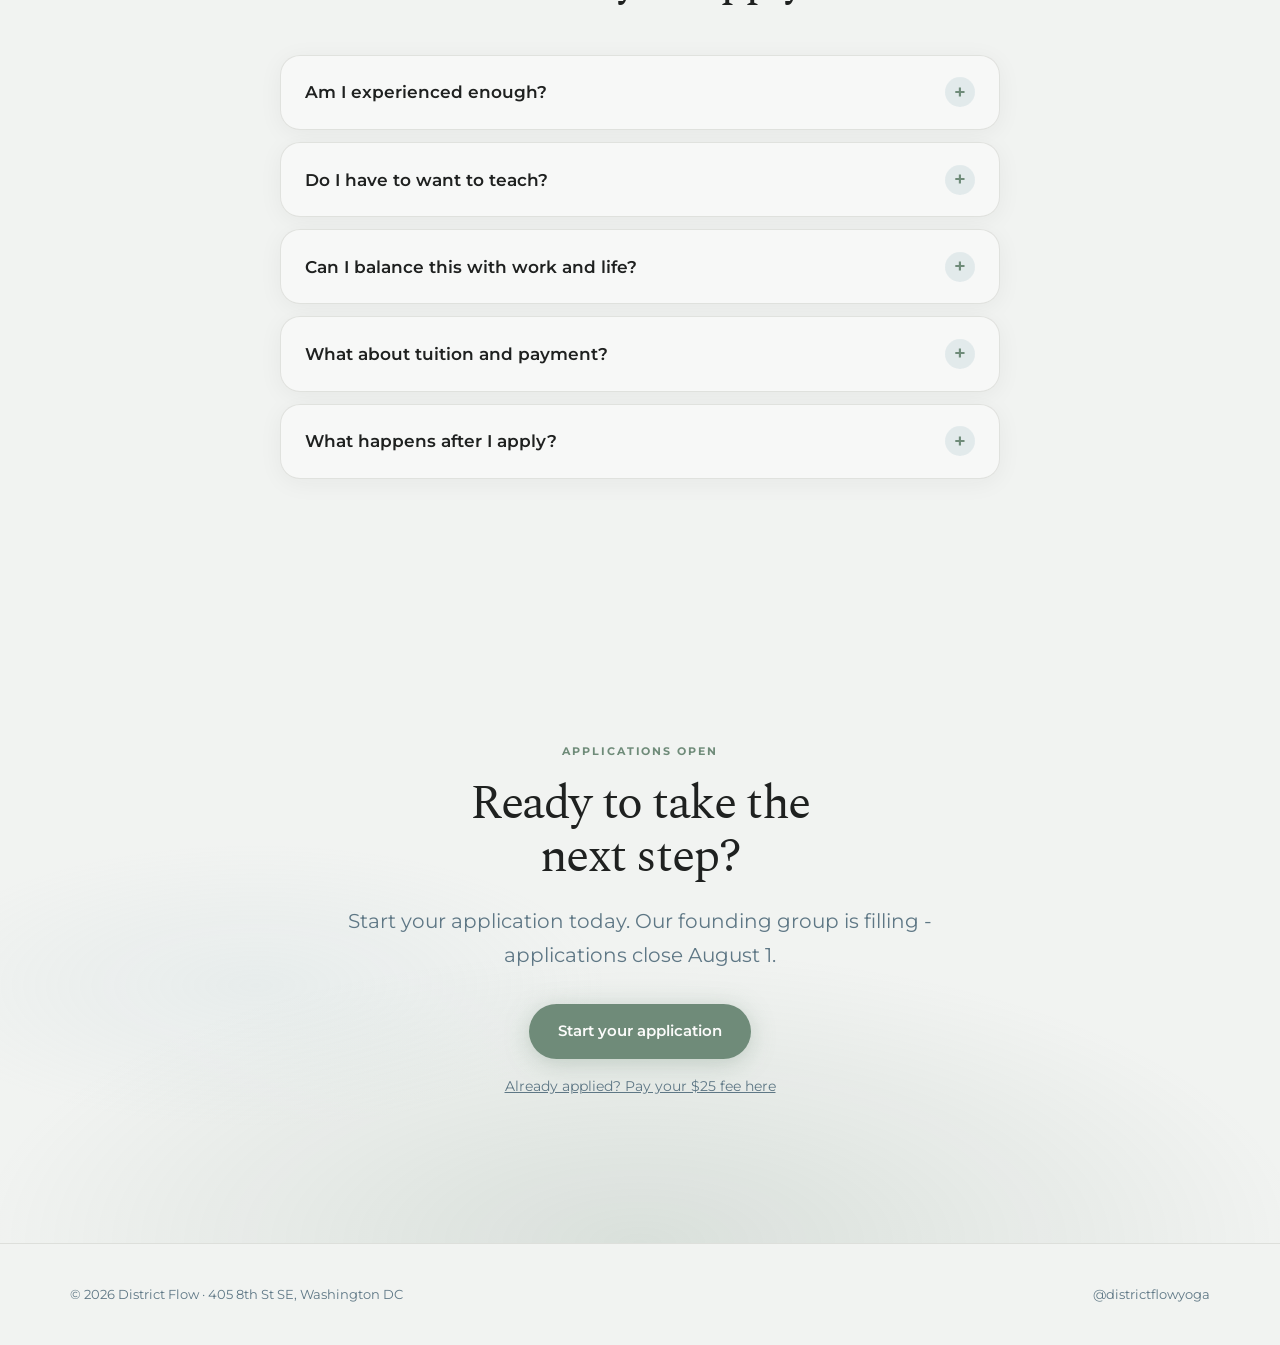
==== commit 174a70d4: "Add GA4 conversion tracking" ====
--- a/index.html
+++ b/index.html
@@ -30,6 +30,16 @@
     src="https://www.facebook.com/tr?id=1054713967044717&ev=PageView&noscript=1"
   /></noscript>
   <!-- End Meta Pixel Code -->
+
+  <!-- Google tag (gtag.js) -->
+  <script async src="https://www.googletagmanager.com/gtag/js?id=G-L2FBFHHSN4"></script>
+  <script>
+    window.dataLayer = window.dataLayer || [];
+    function gtag(){dataLayer.push(arguments);}
+    gtag('js', new Date());
+
+    gtag('config', 'G-L2FBFHHSN4');
+  </script>
 </head>
 <body>
 
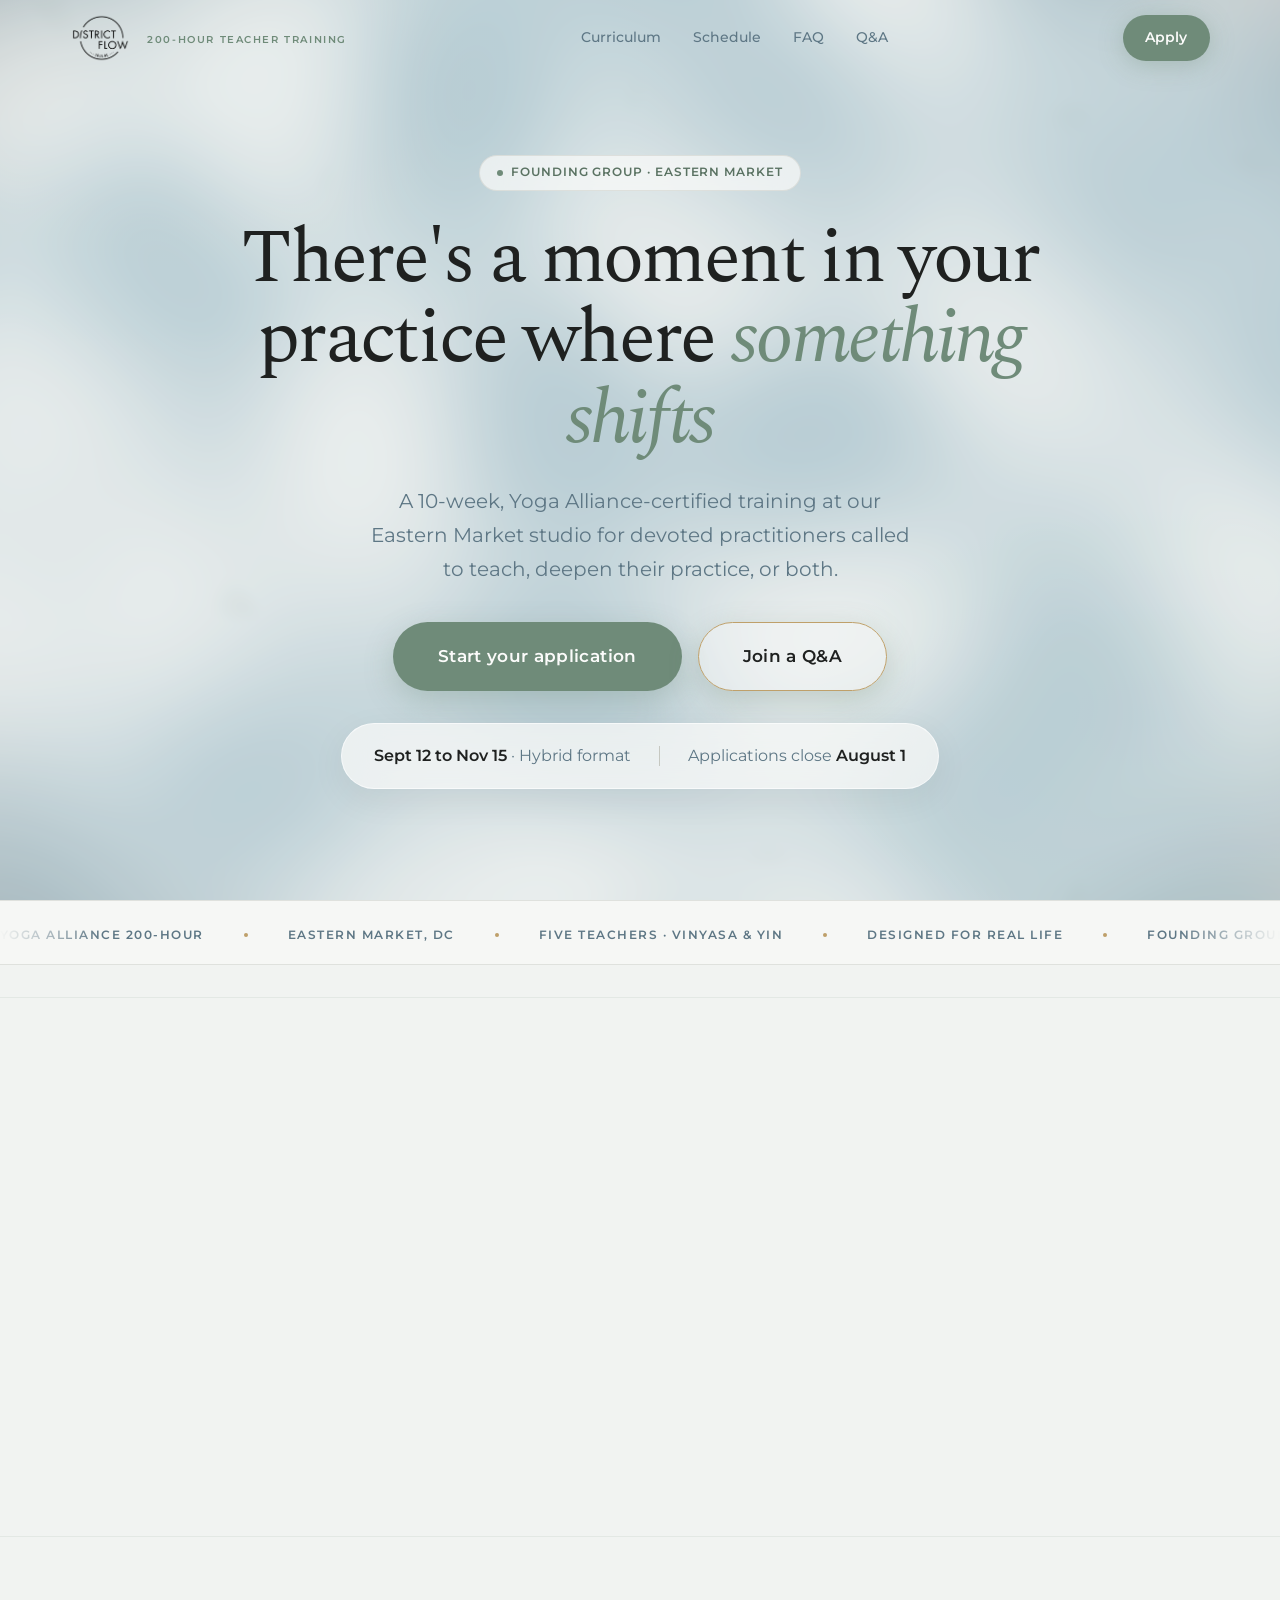
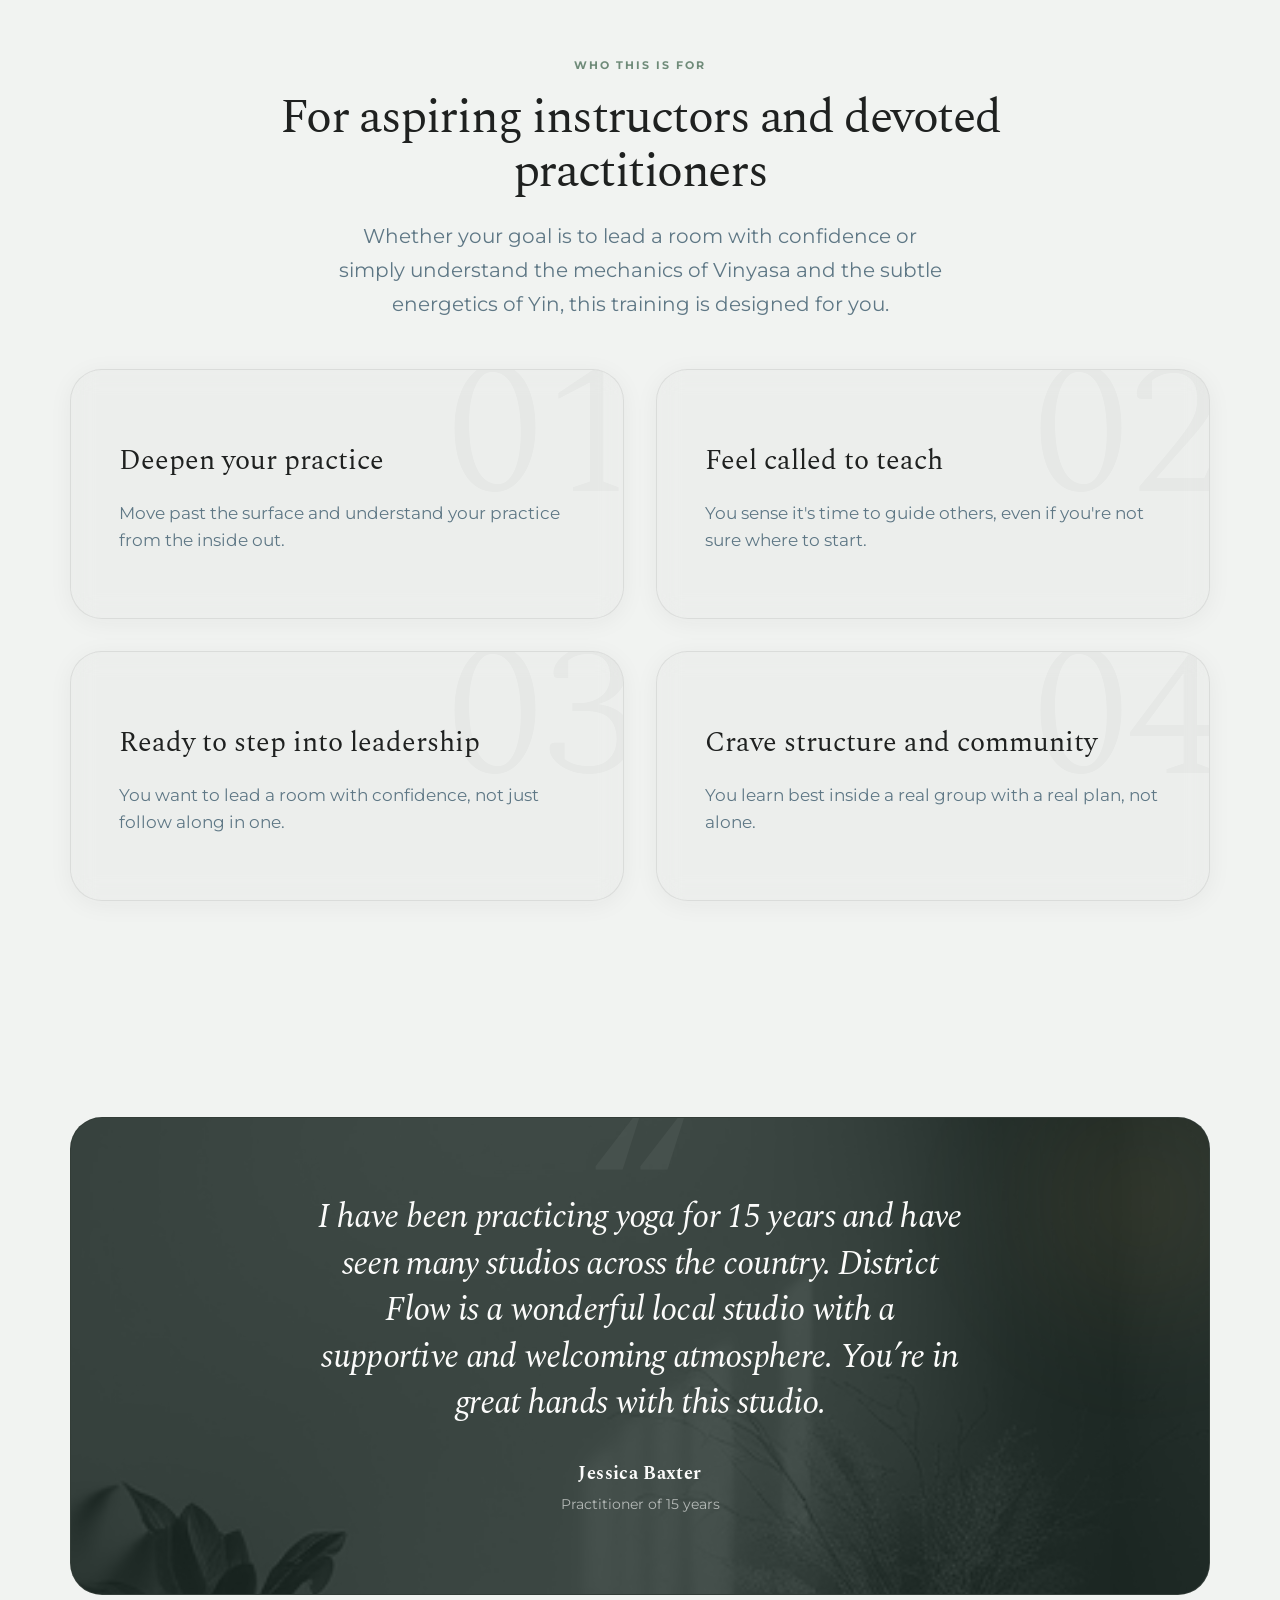
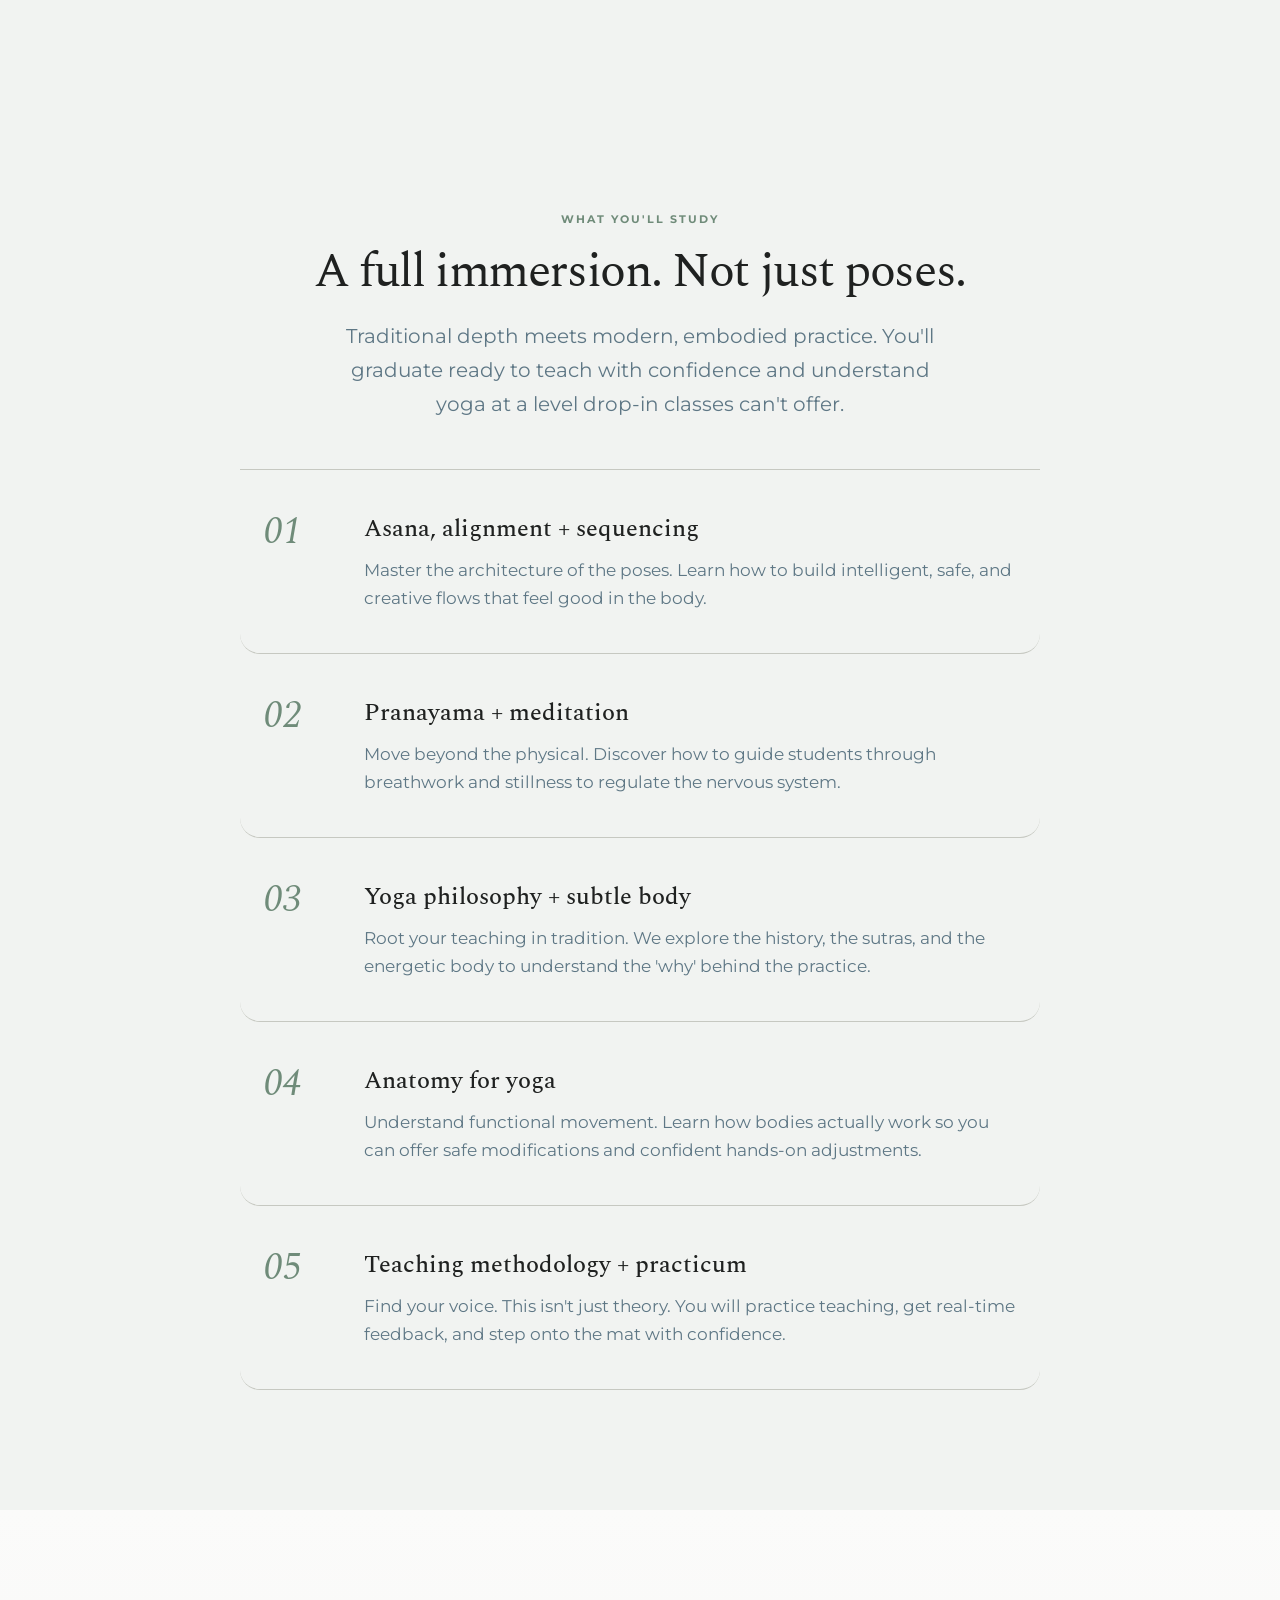
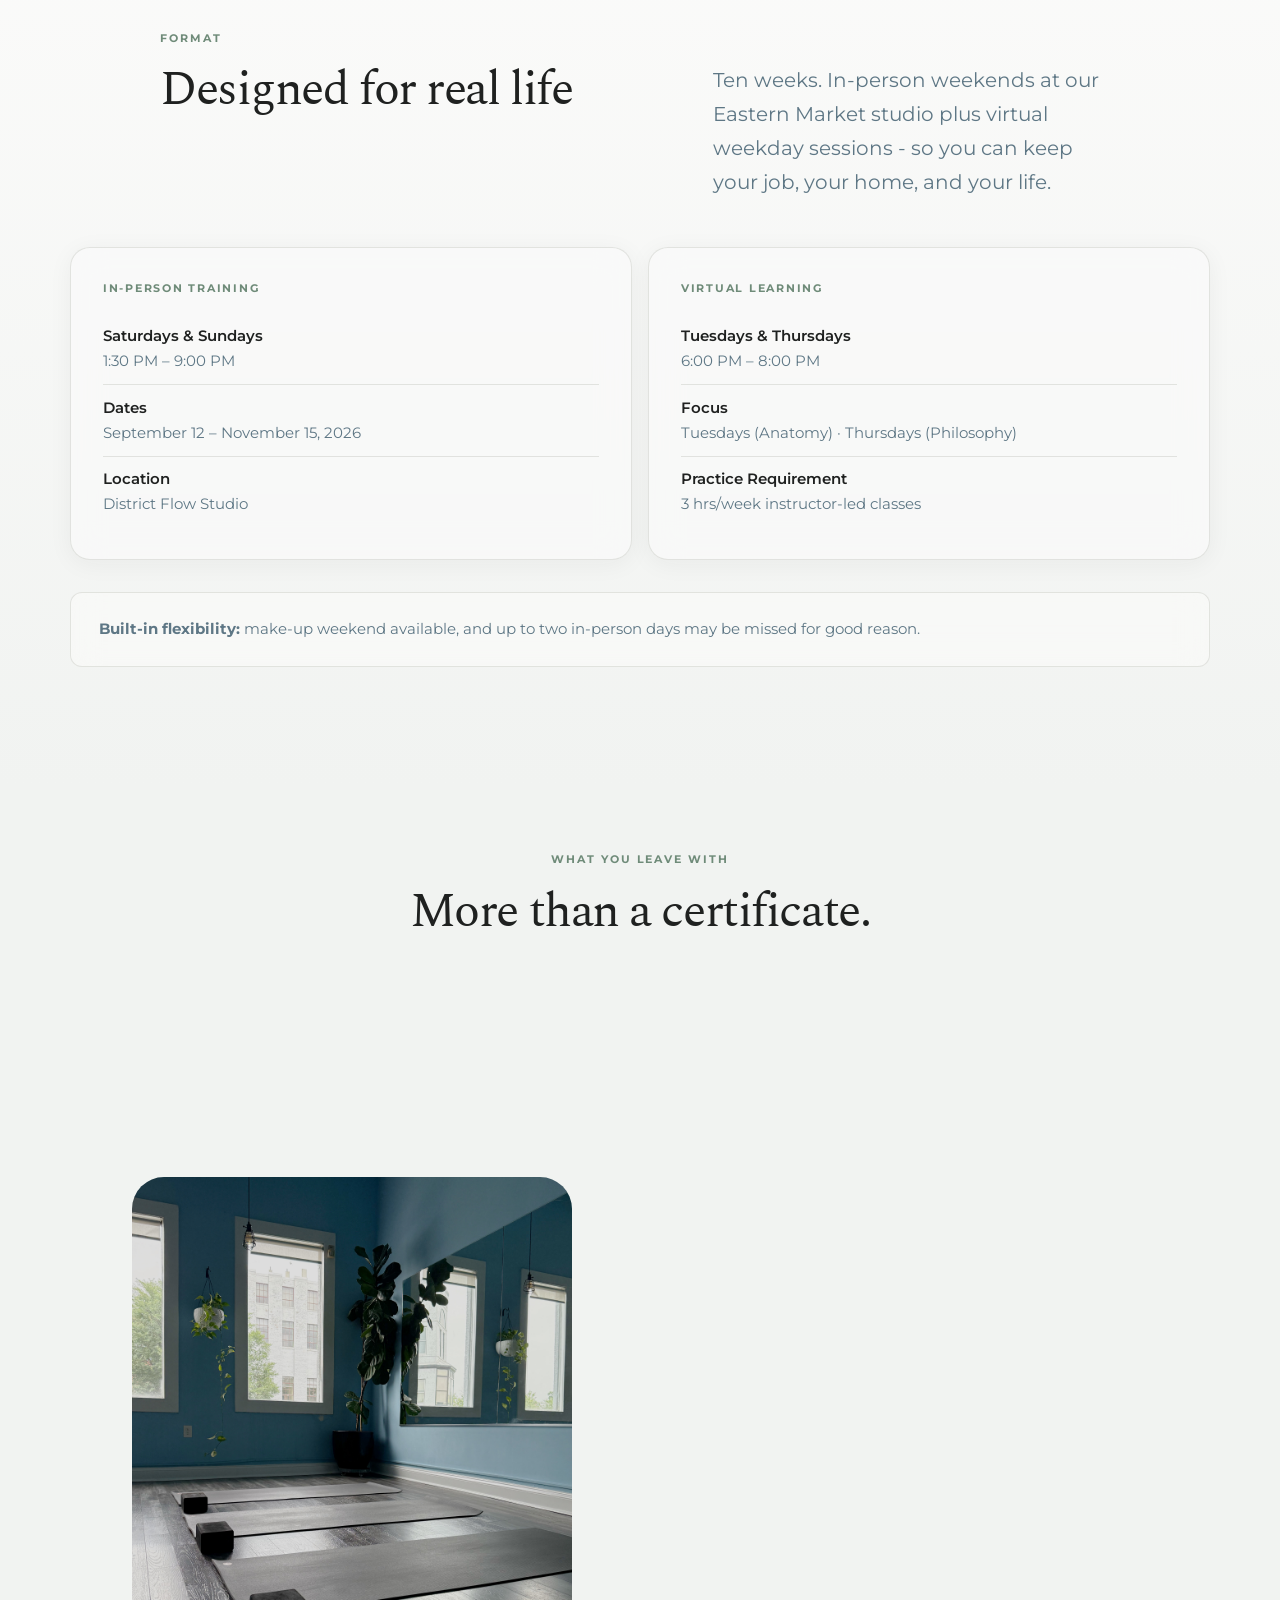
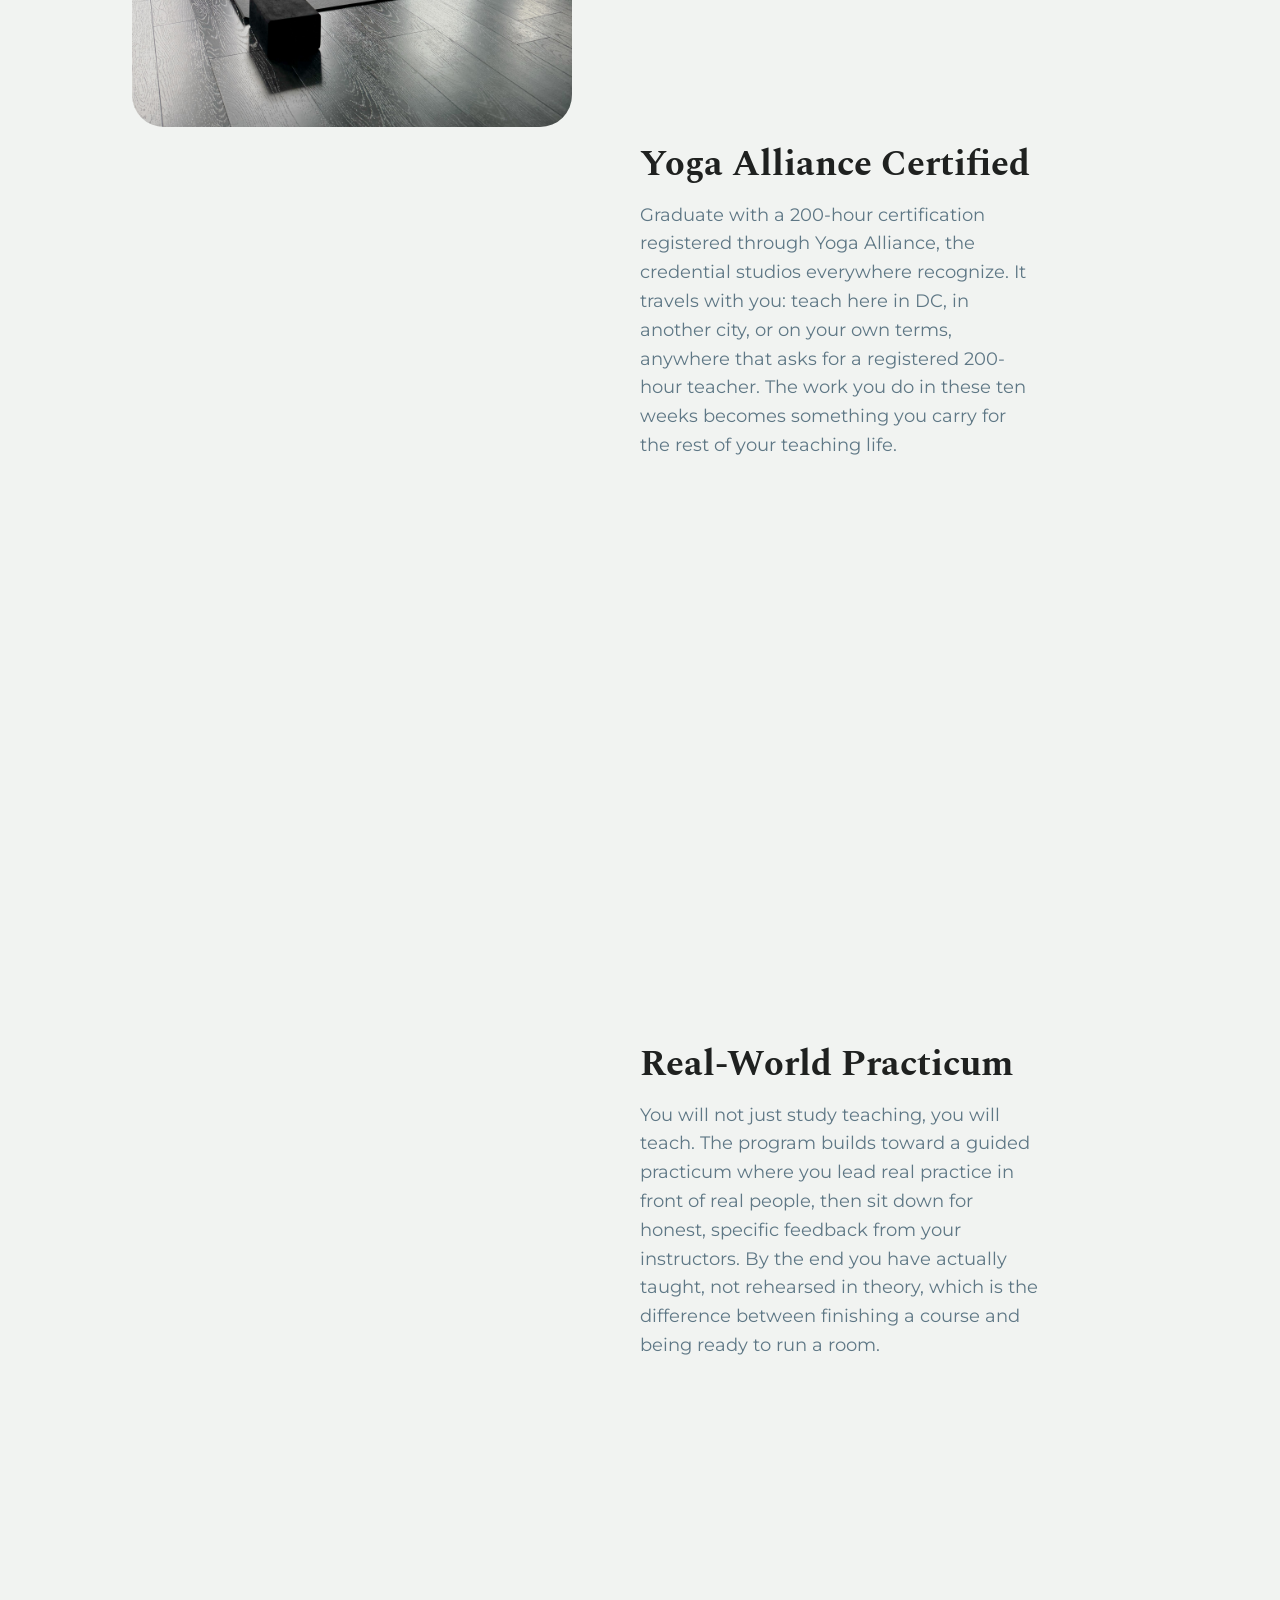
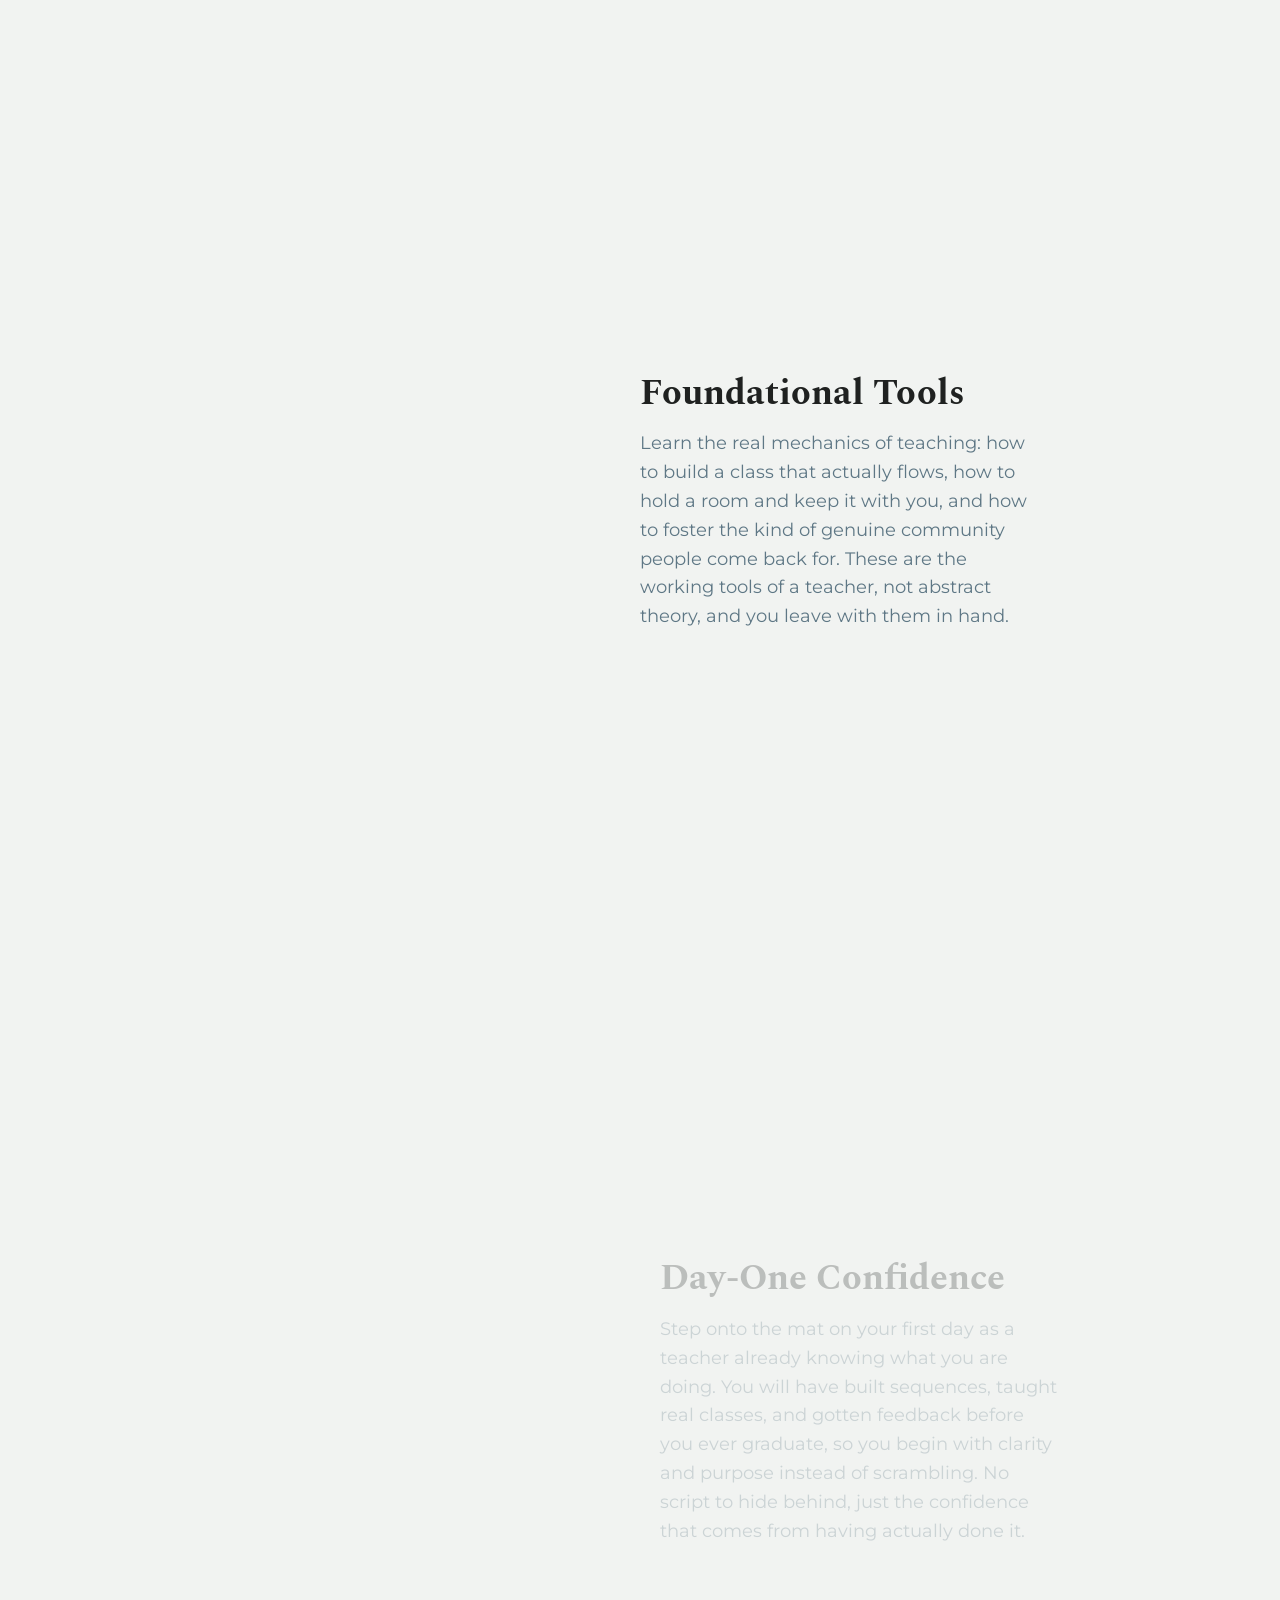
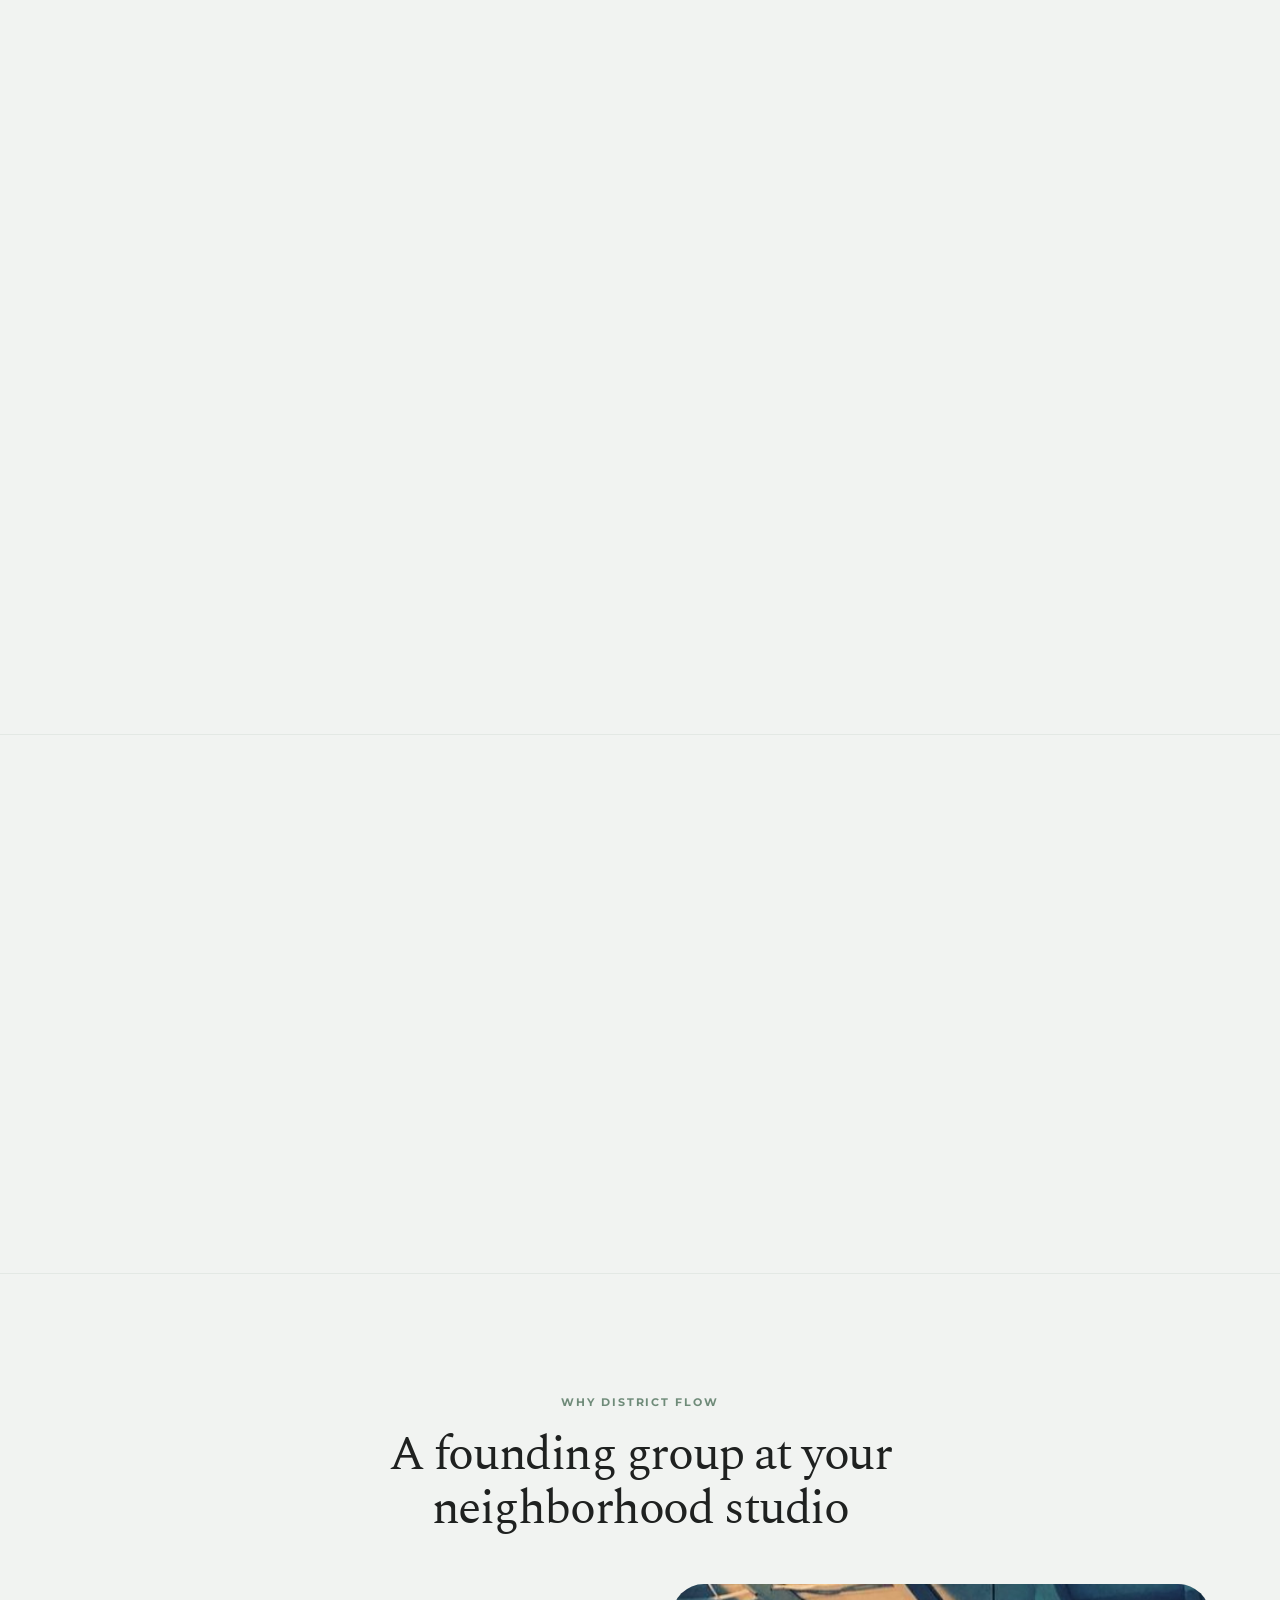
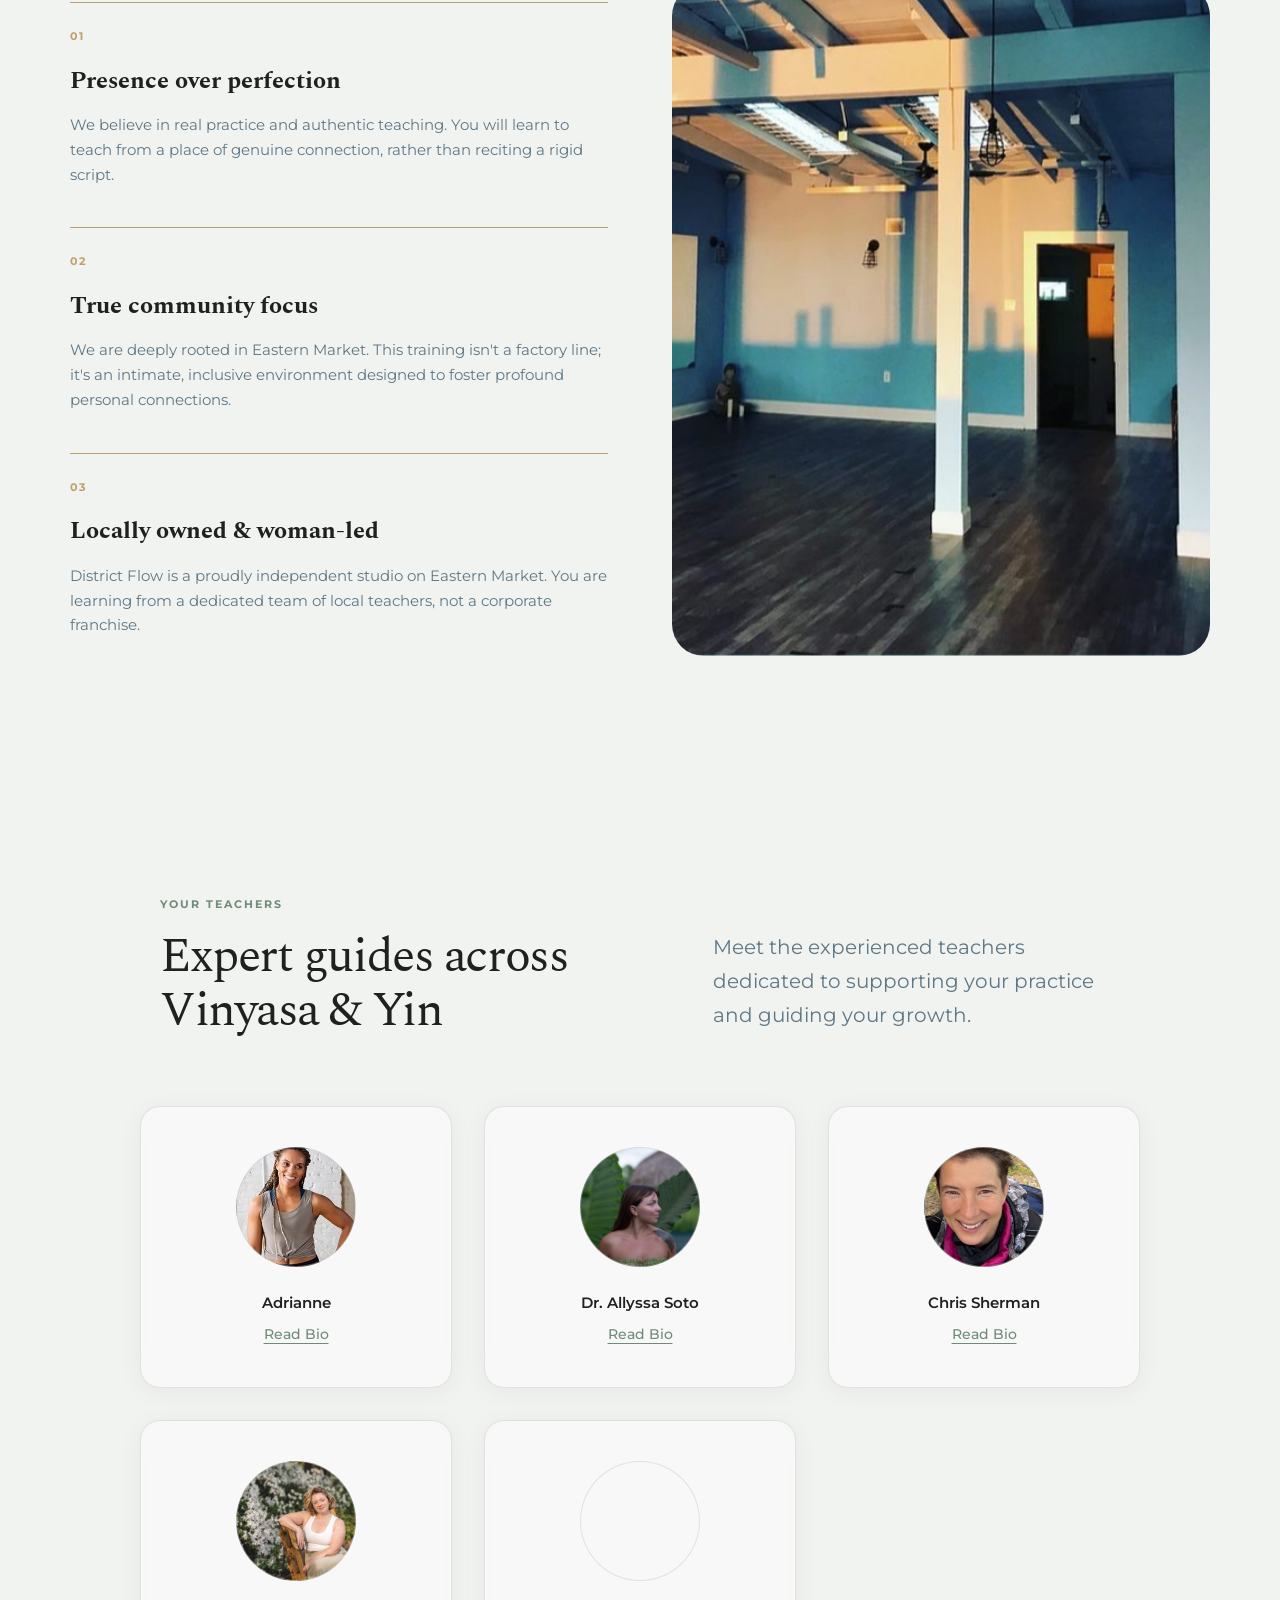
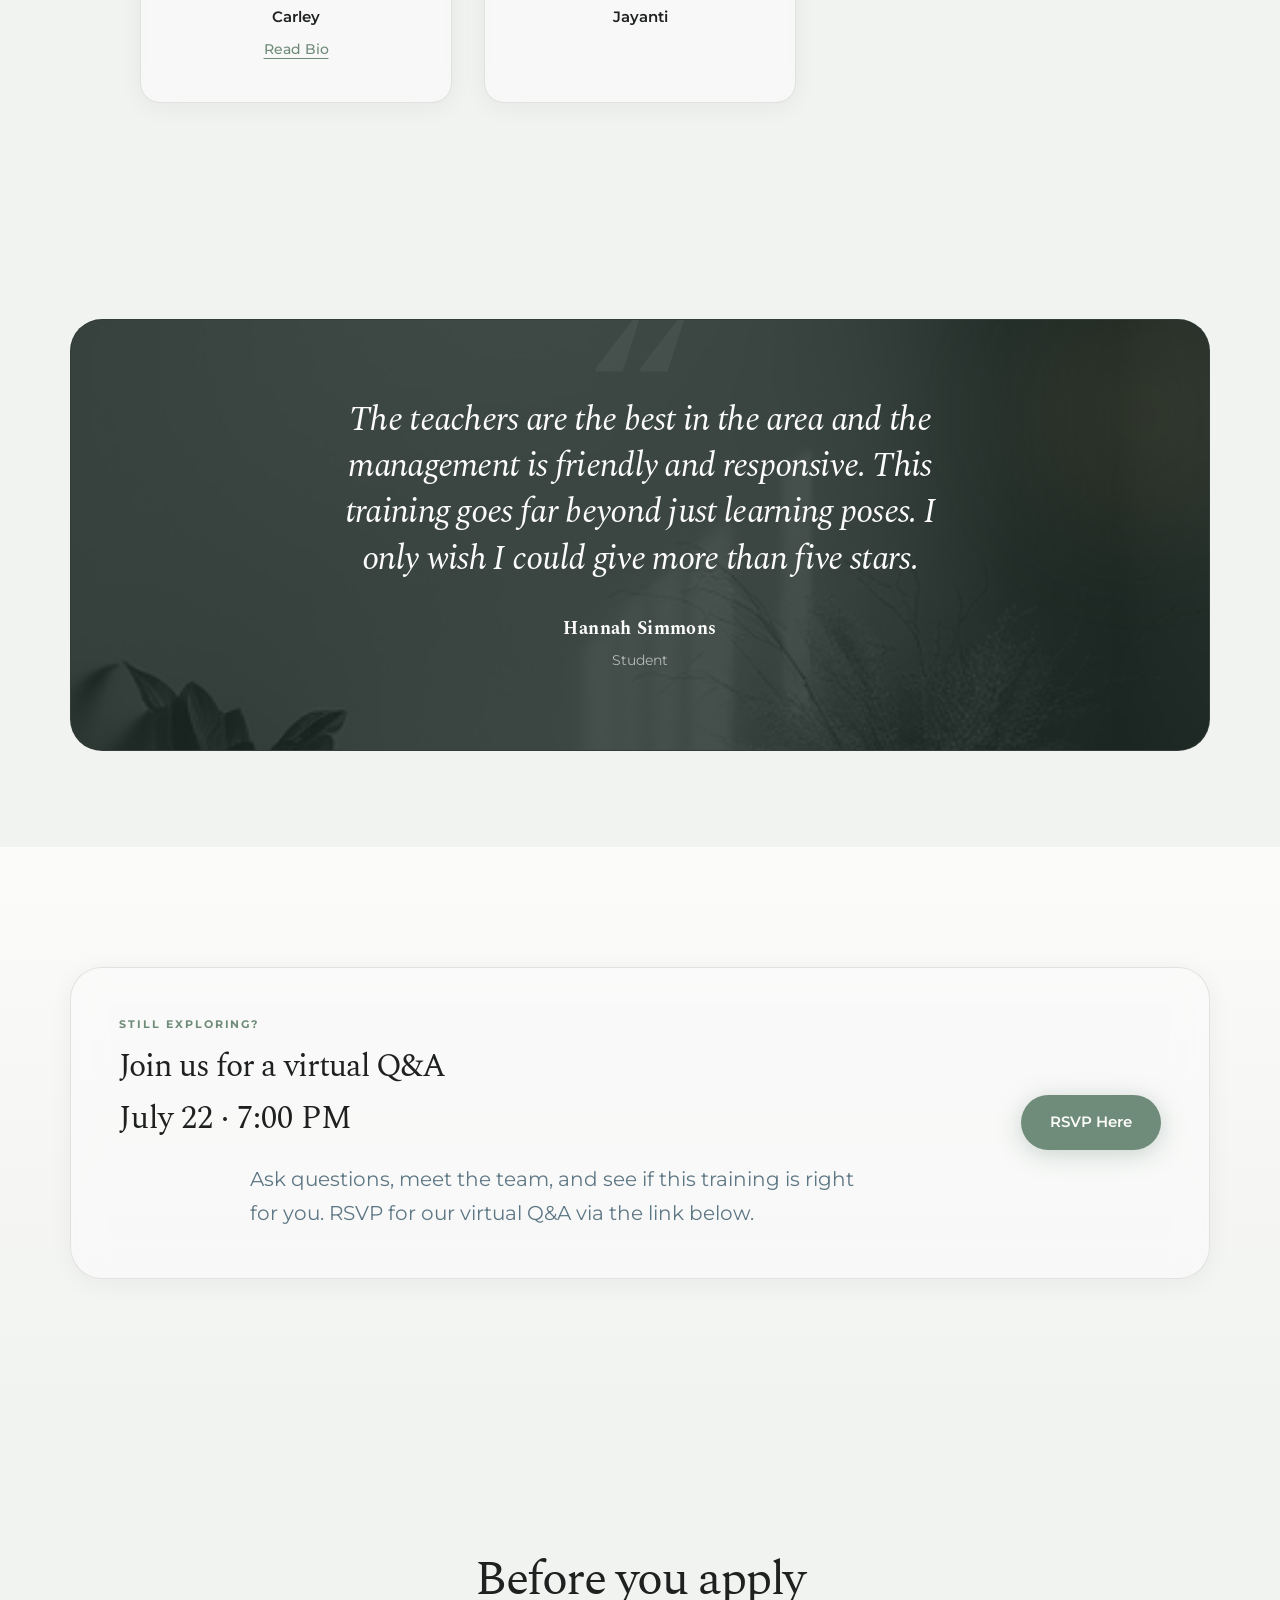
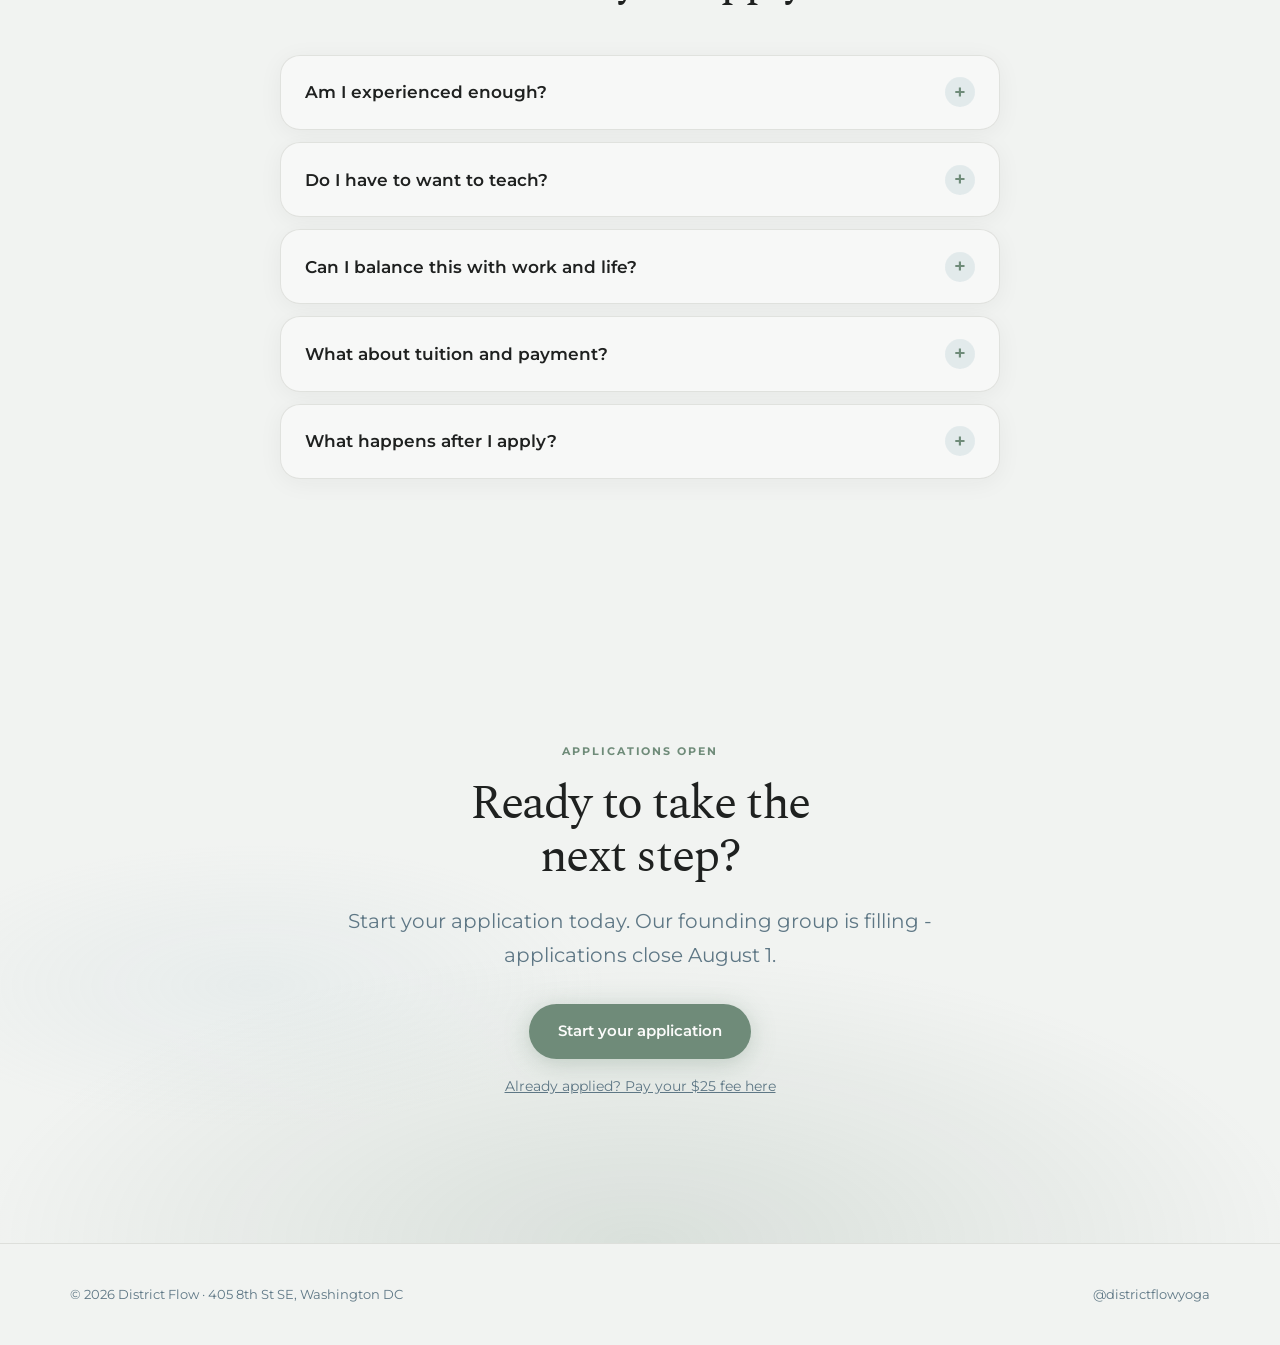
==== commit 5448555e: "Update Q&A link to RSVP form" ====
--- a/index.html
+++ b/index.html
@@ -414,10 +414,10 @@
             <p class="section-label">Still exploring?</p>
             <h2 class="section-title section-title--sm">Join us for a virtual Q&amp;A</h2>
             <p class="qna-date">July 22 · 7:00 PM</p>
-            <p class="section-lead">Ask questions, meet the team, and see if this training is right for you. Drop into our virtual Q&amp;A via the Zoom link below.</p>
+            <p class="section-lead">Ask questions, meet the team, and see if this training is right for you. RSVP for our virtual Q&amp;A via the link below.</p>
           </div>
           <div class="qna-action">
-            <a href="https://us02web.zoom.us/j/88093114215?pwd=hqqWp0ahr2PsR9LviOgCWtgOOkOrBP.1" class="btn btn-primary btn-magnetic" target="_blank" rel="noopener">Join Zoom Q&amp;A</a>
+            <a href="https://forms.gle/VyibbSiVRcED5u4eA" class="btn btn-primary btn-magnetic" target="_blank" rel="noopener">RSVP Here</a>
           </div>
         </div>
       </div>
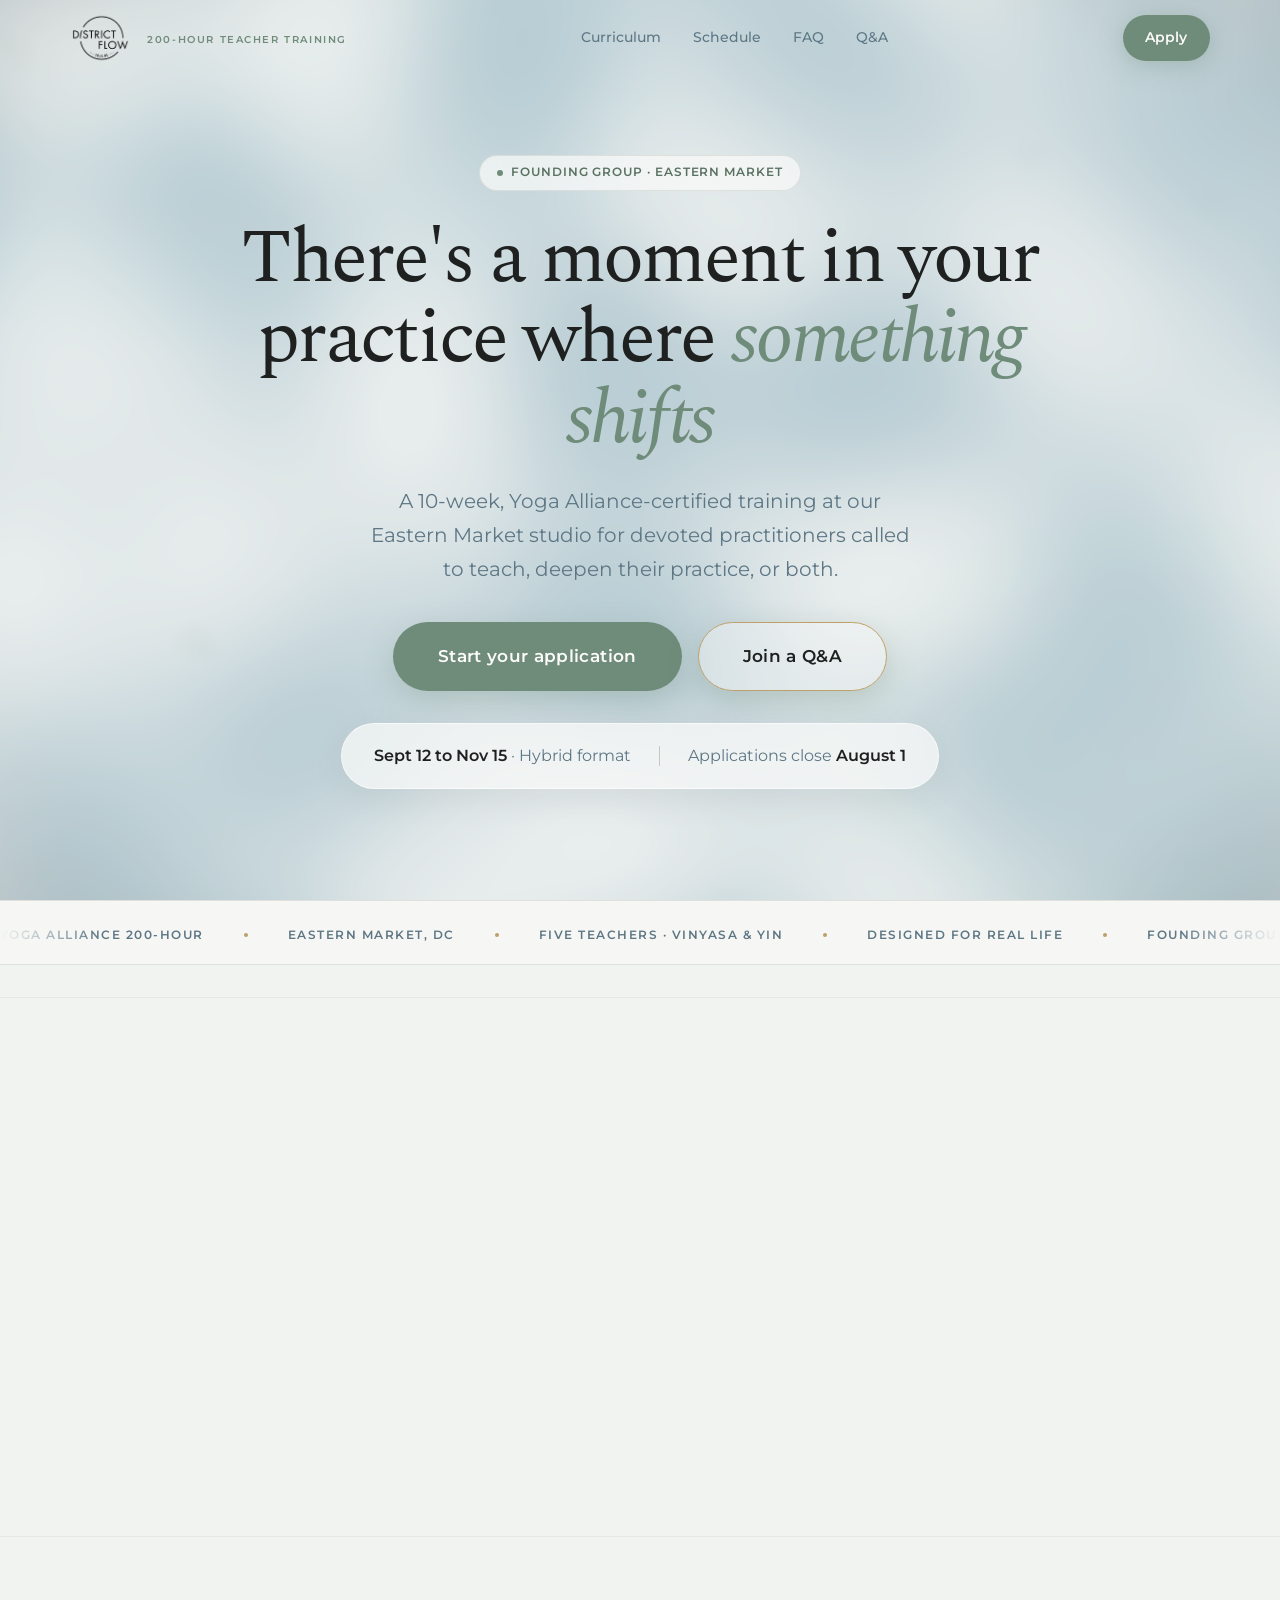
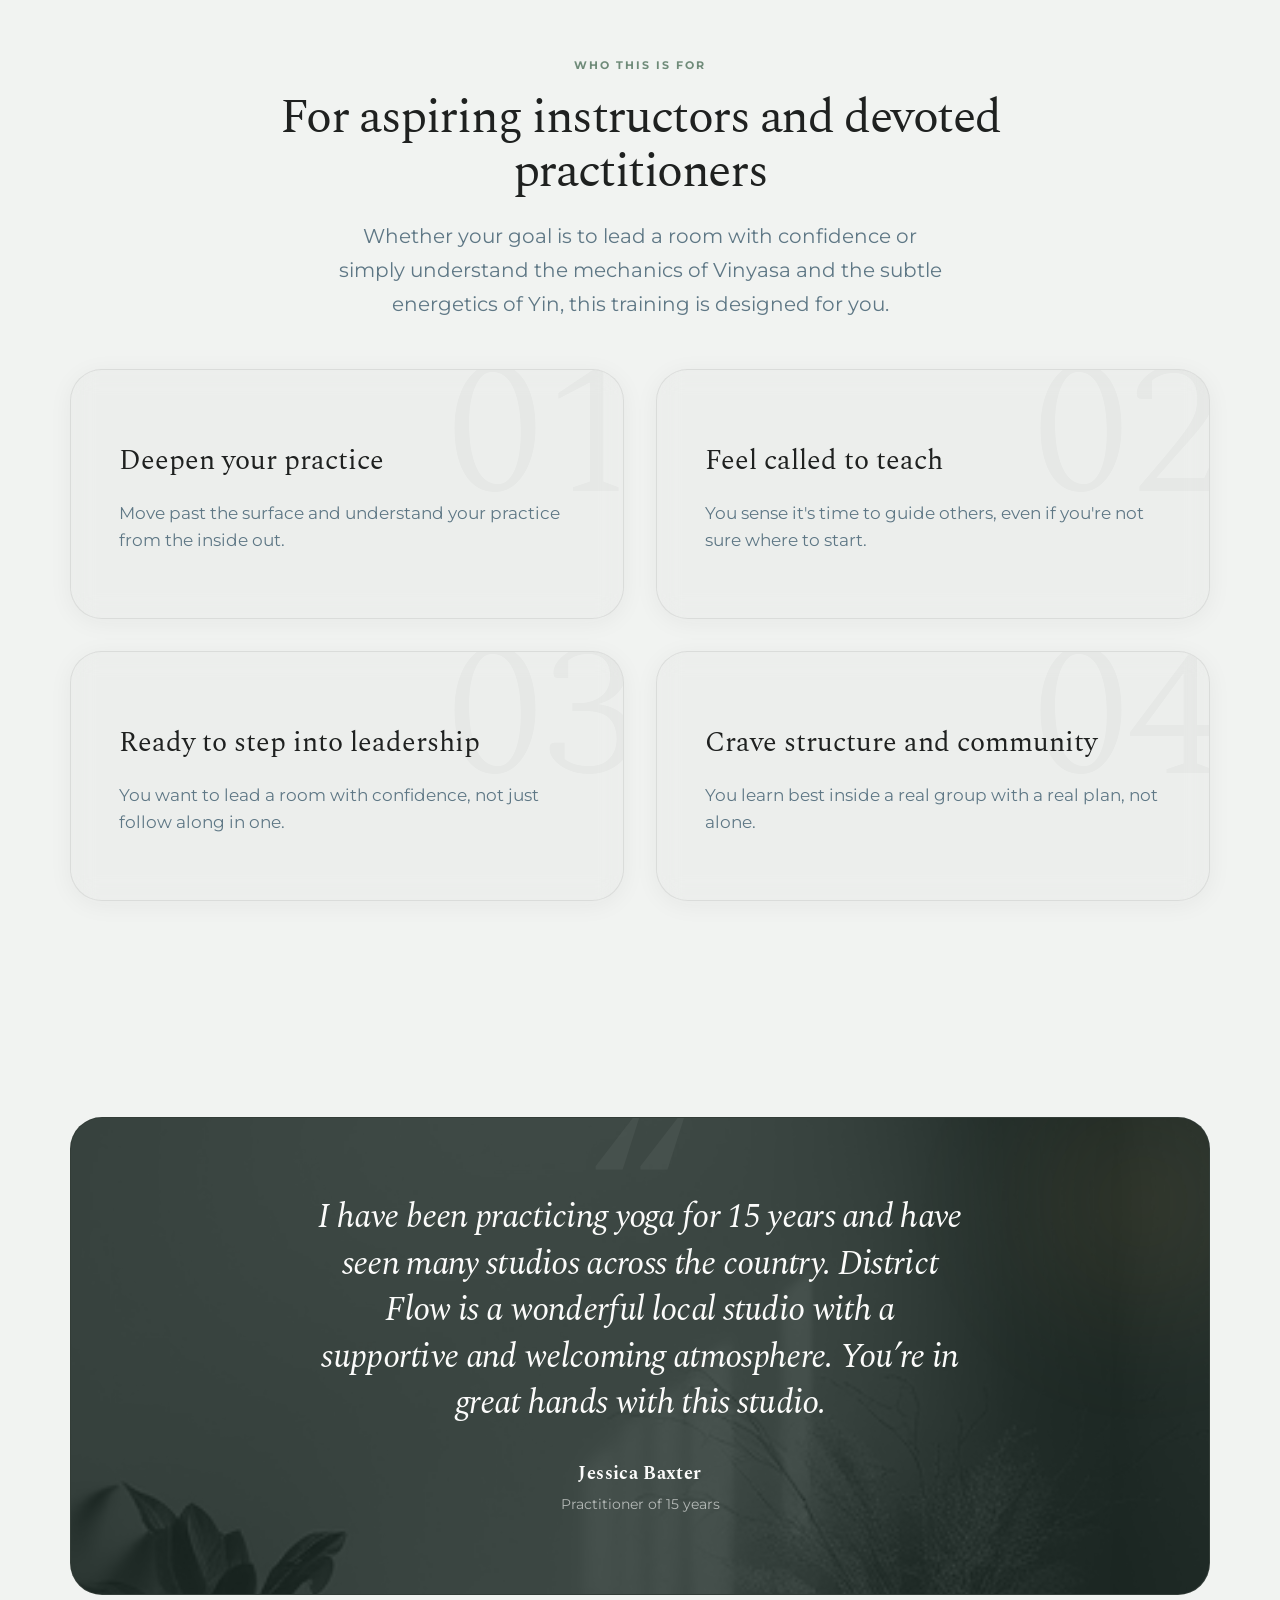
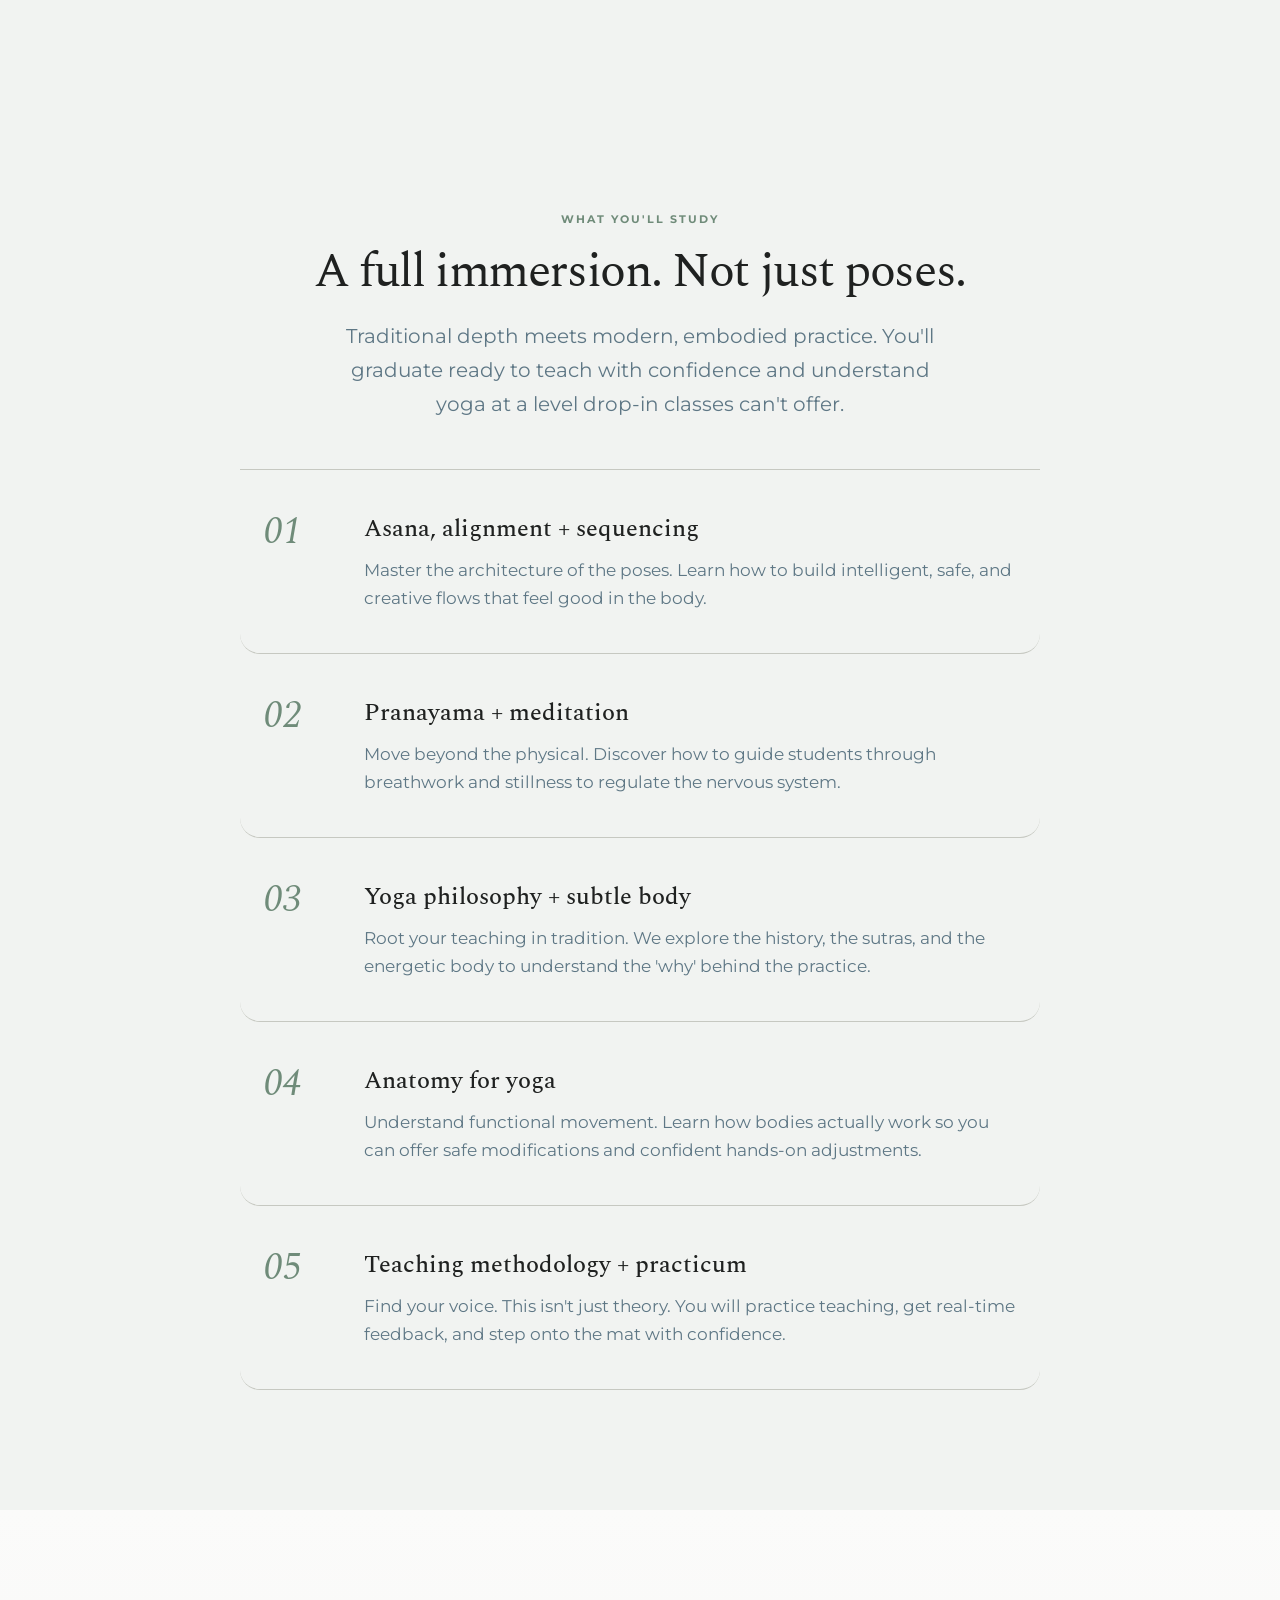
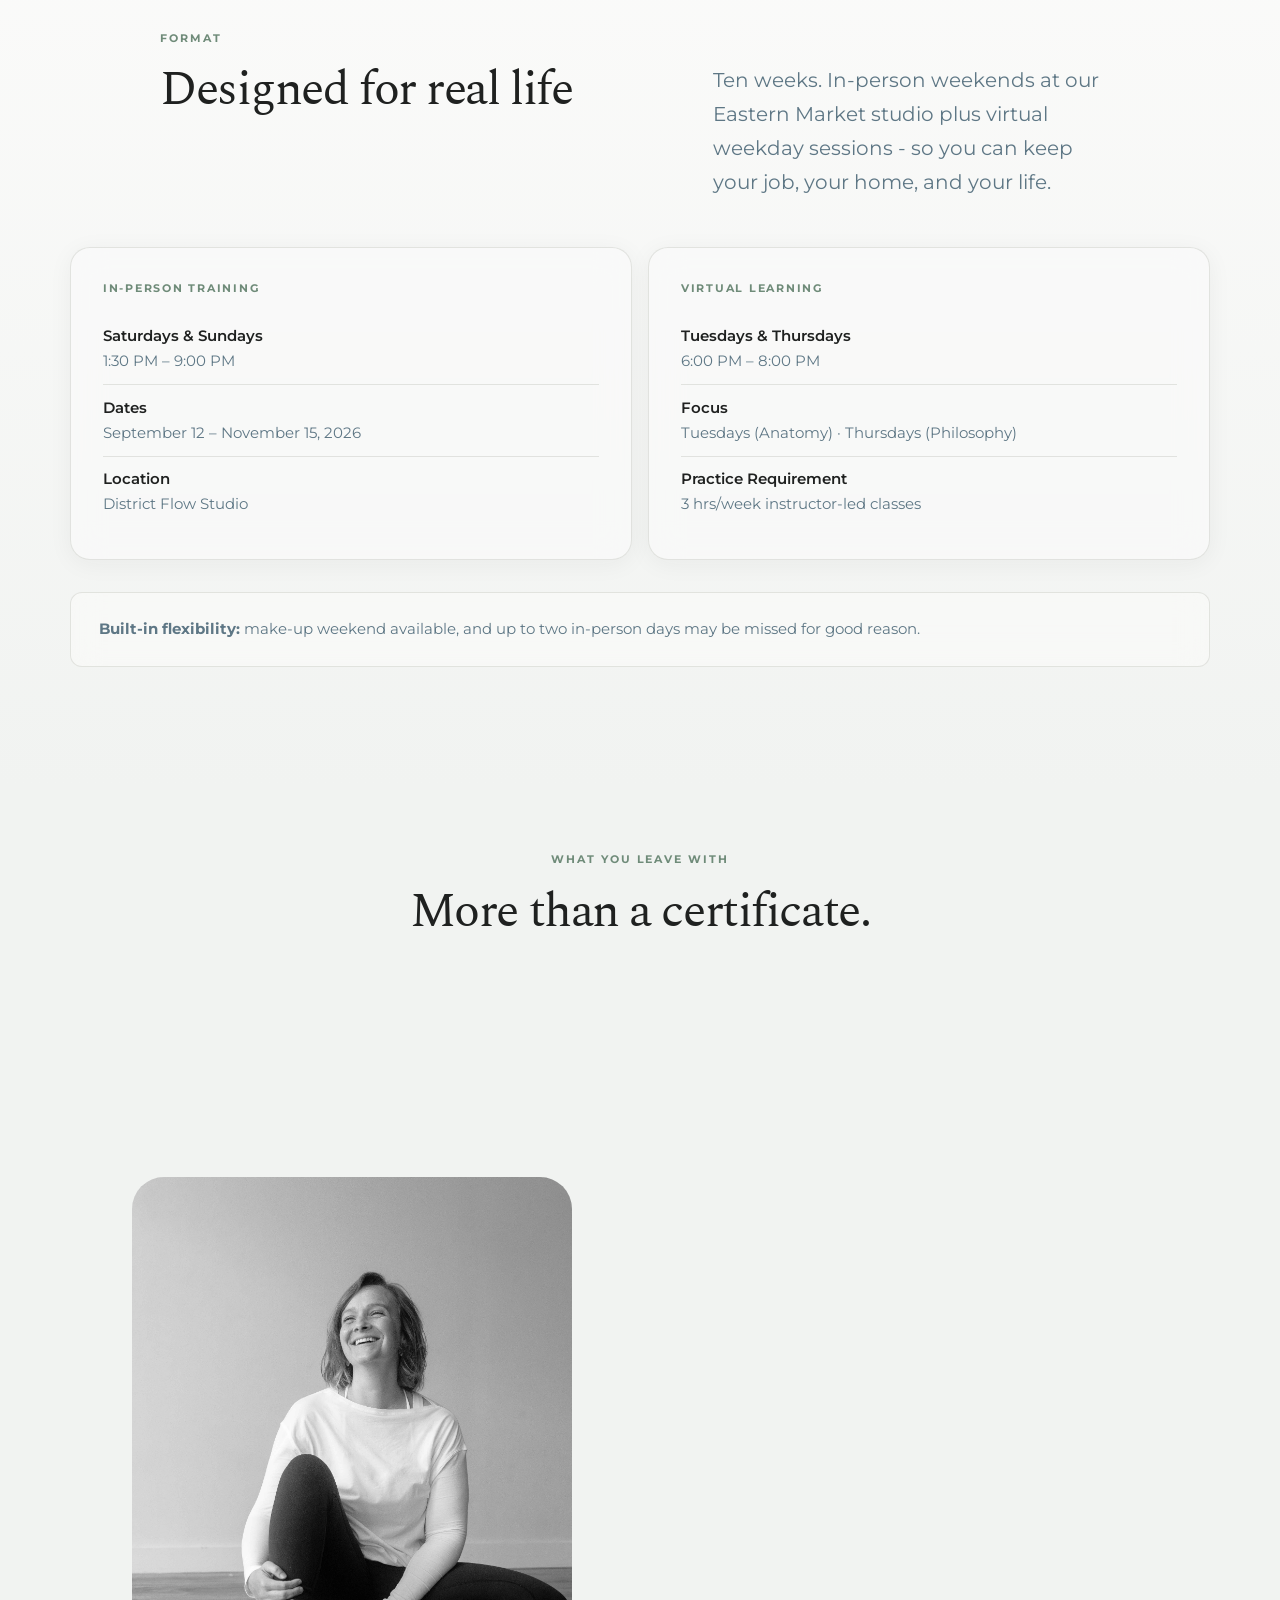
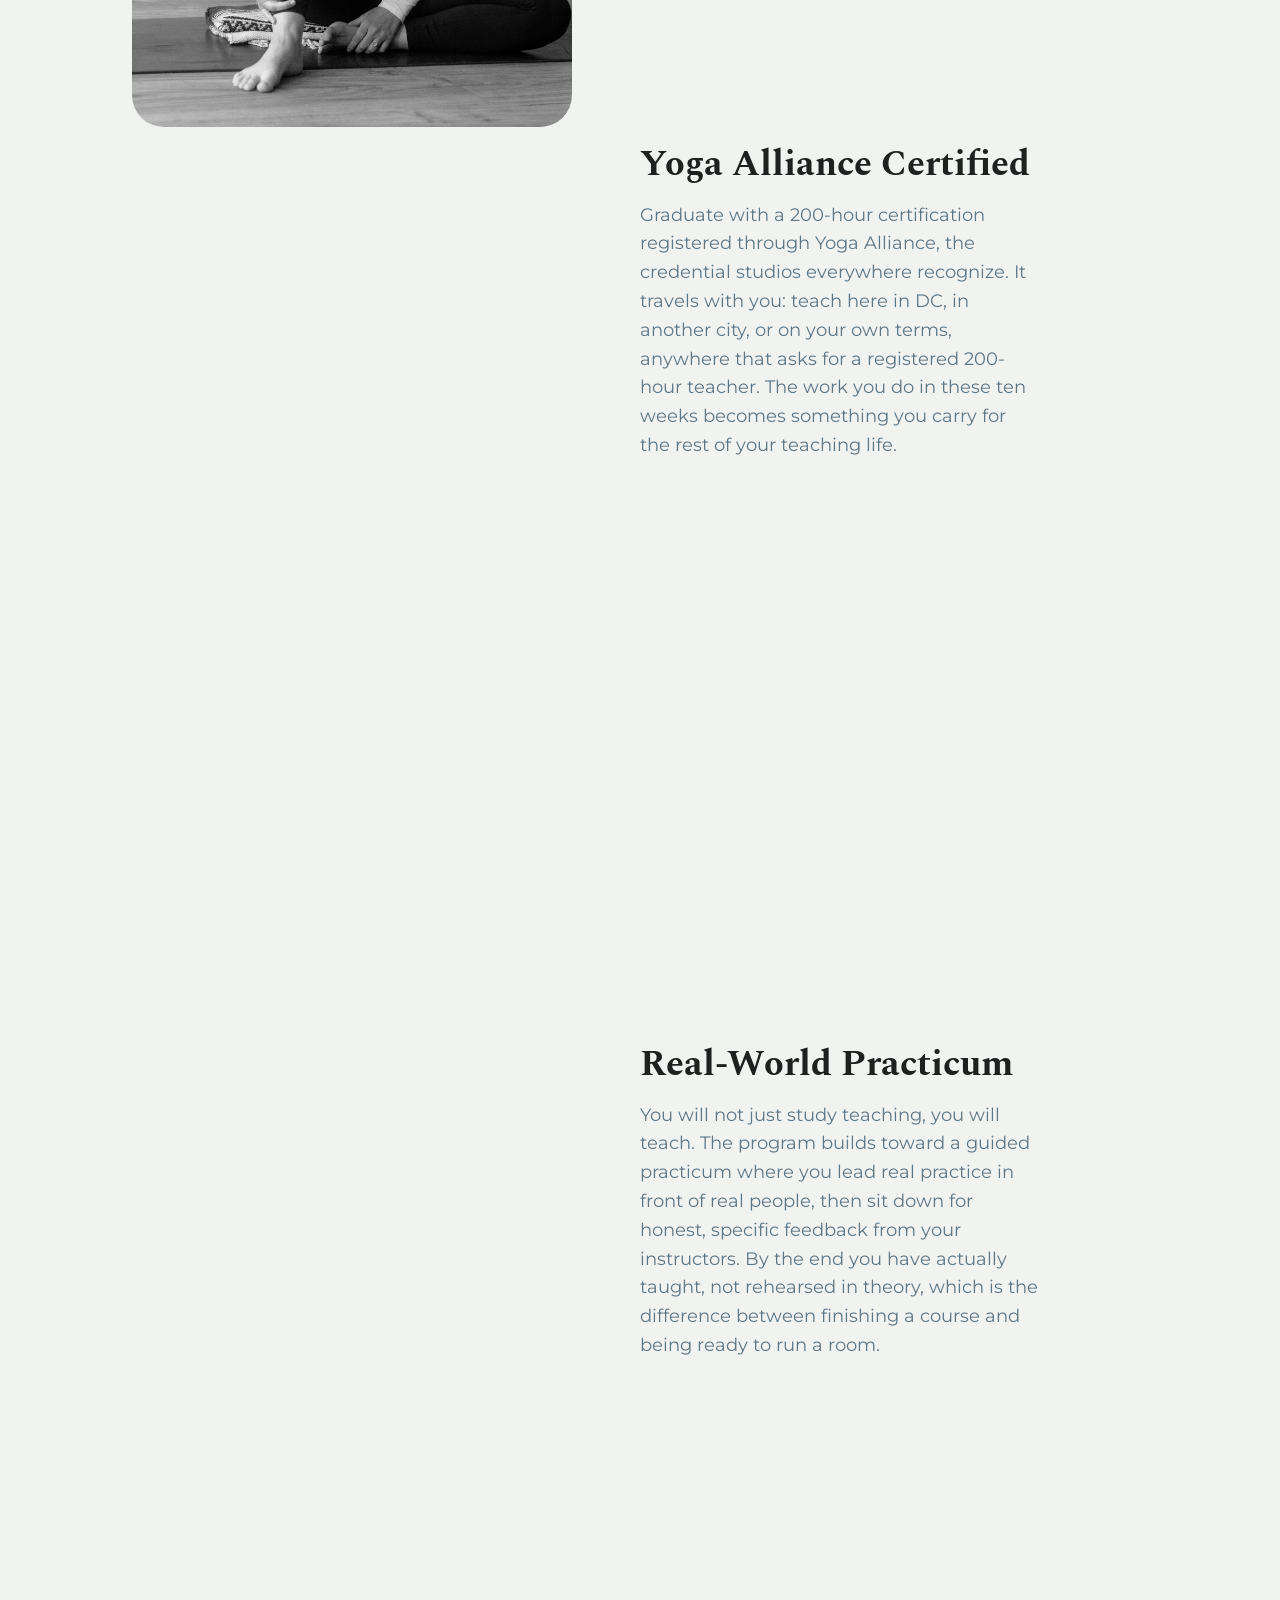
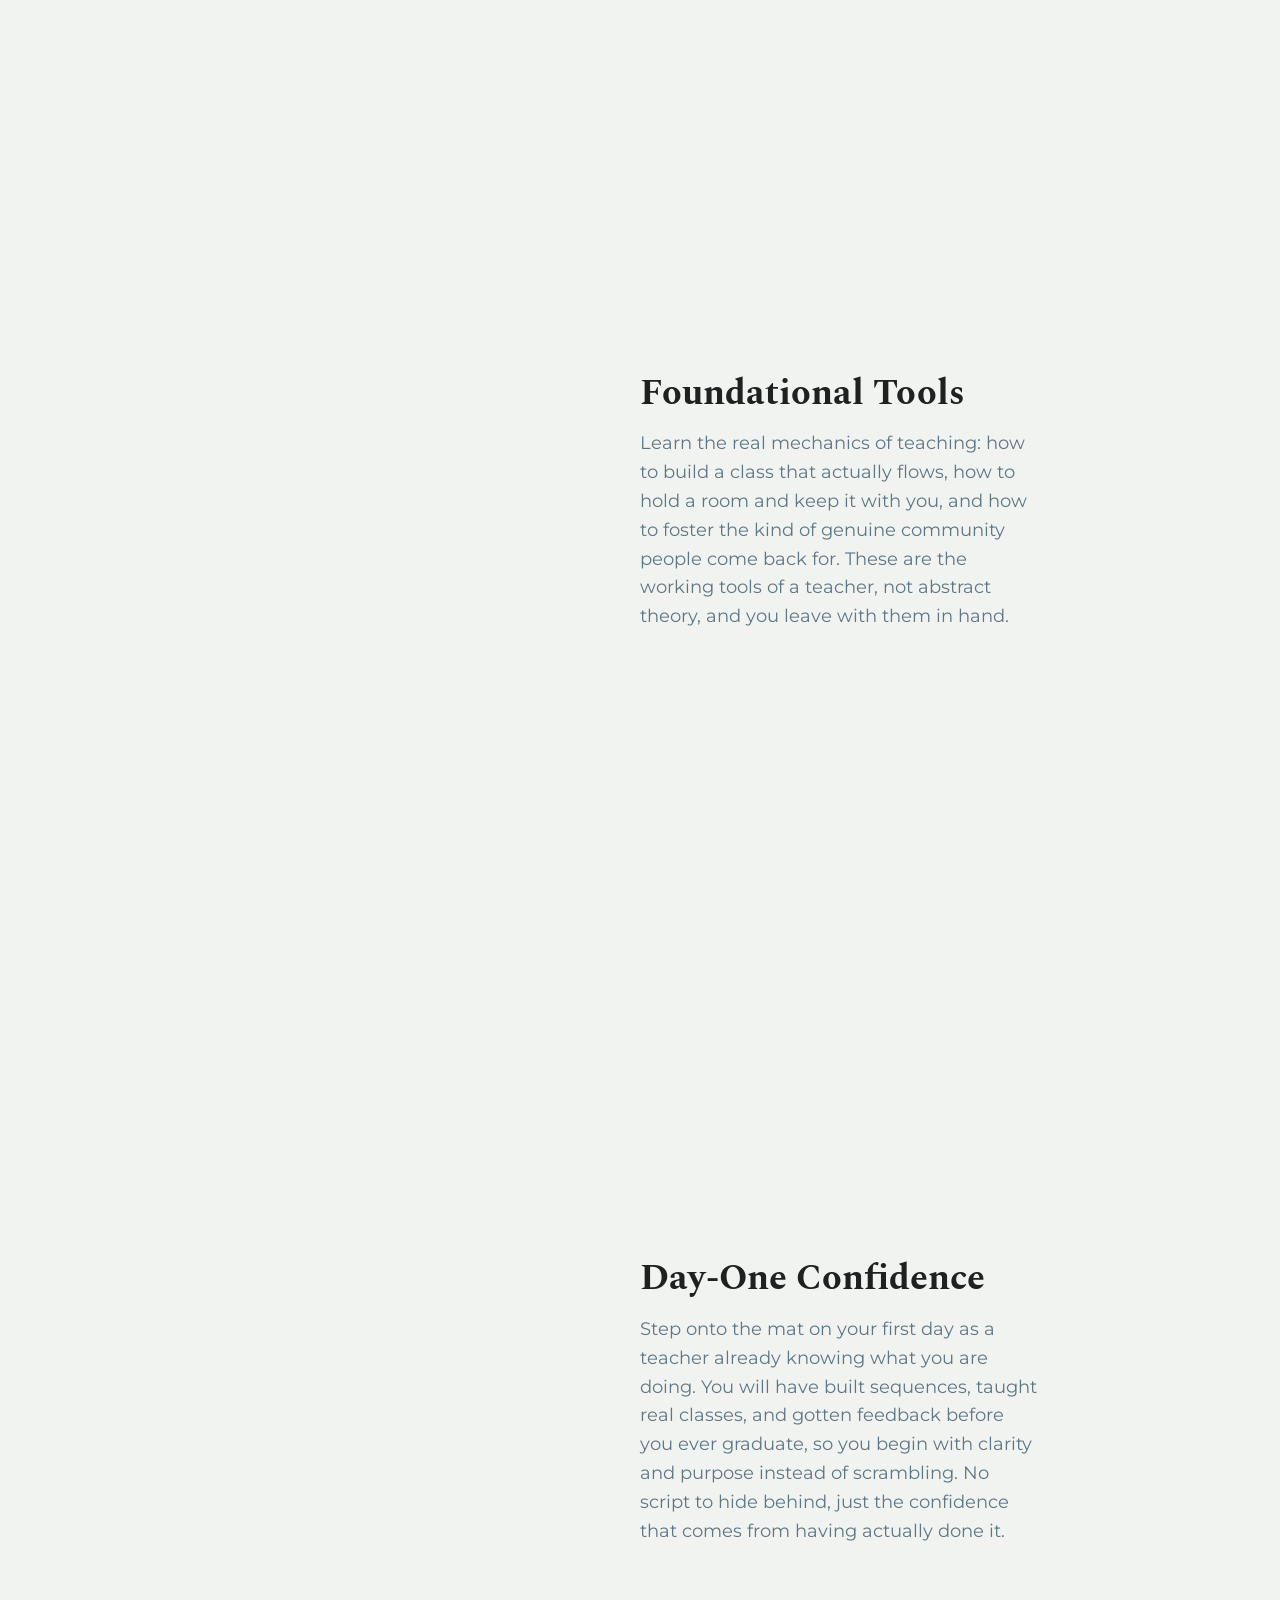
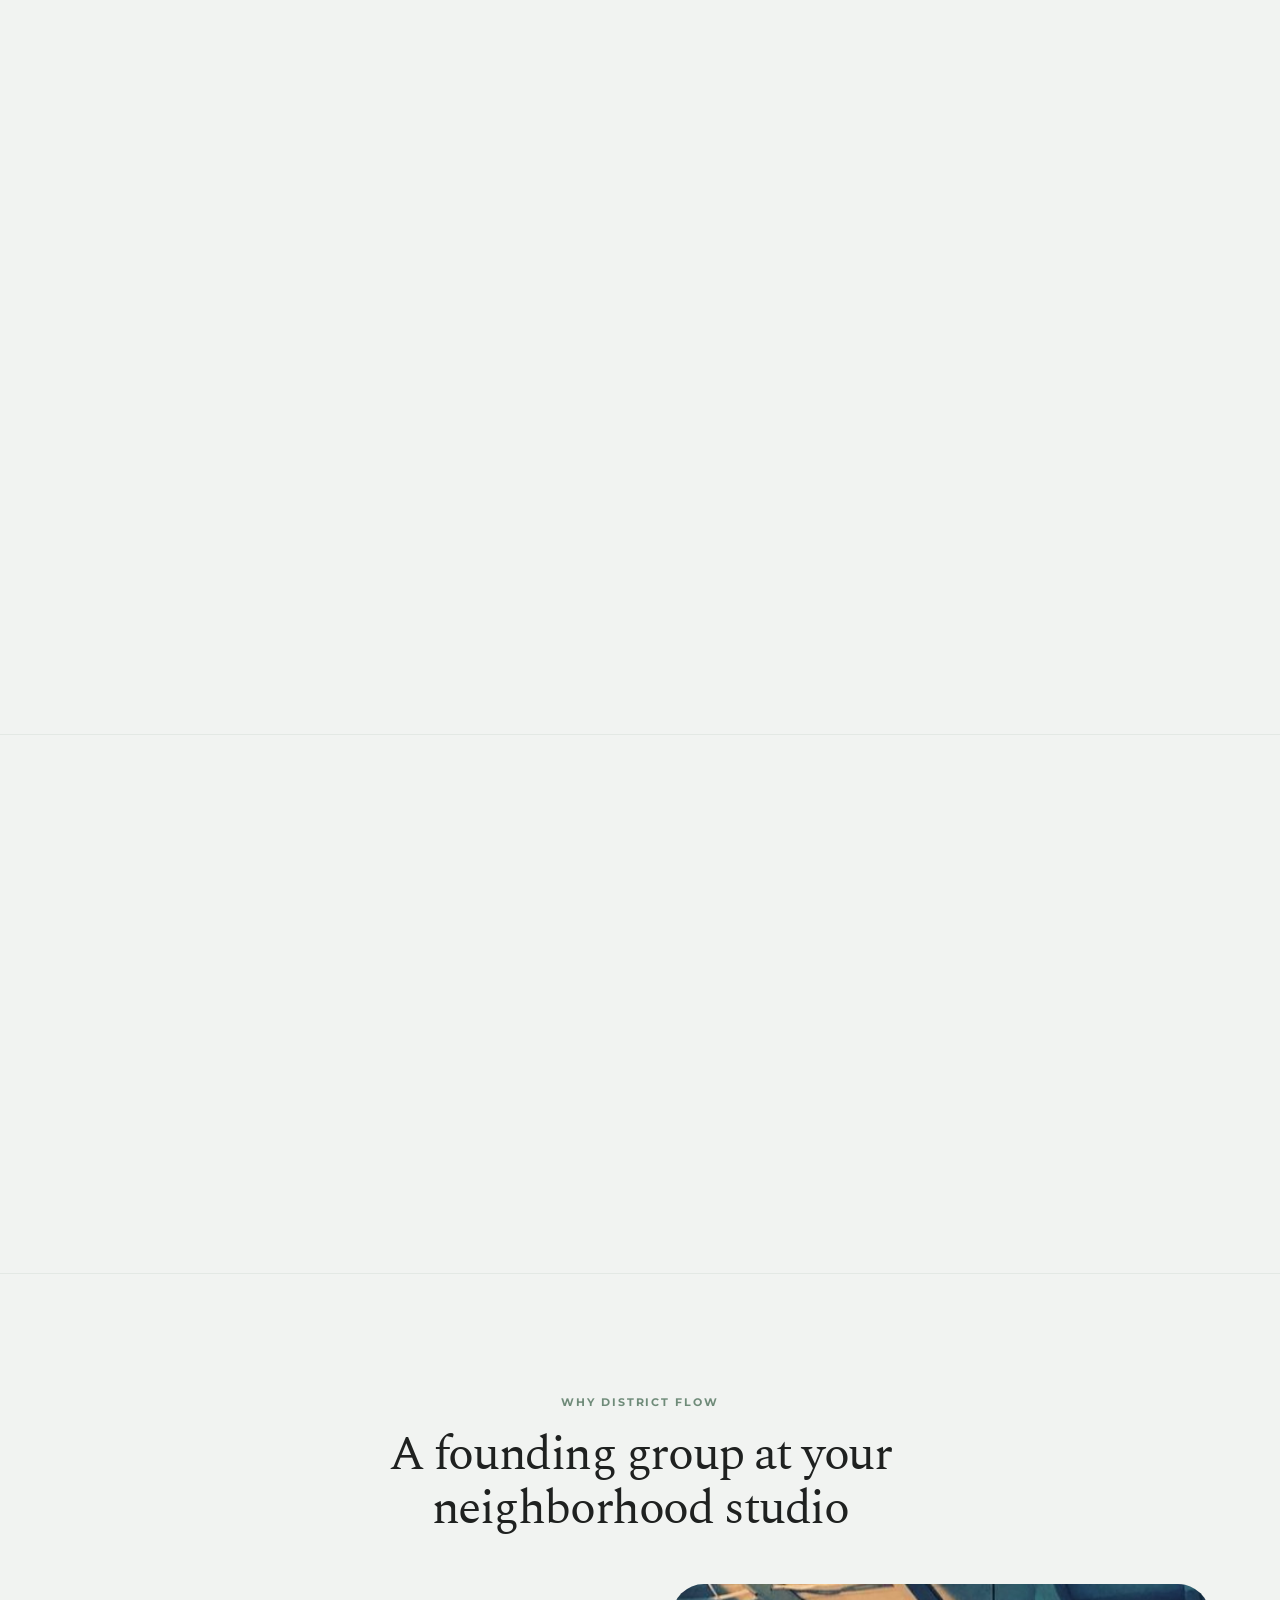
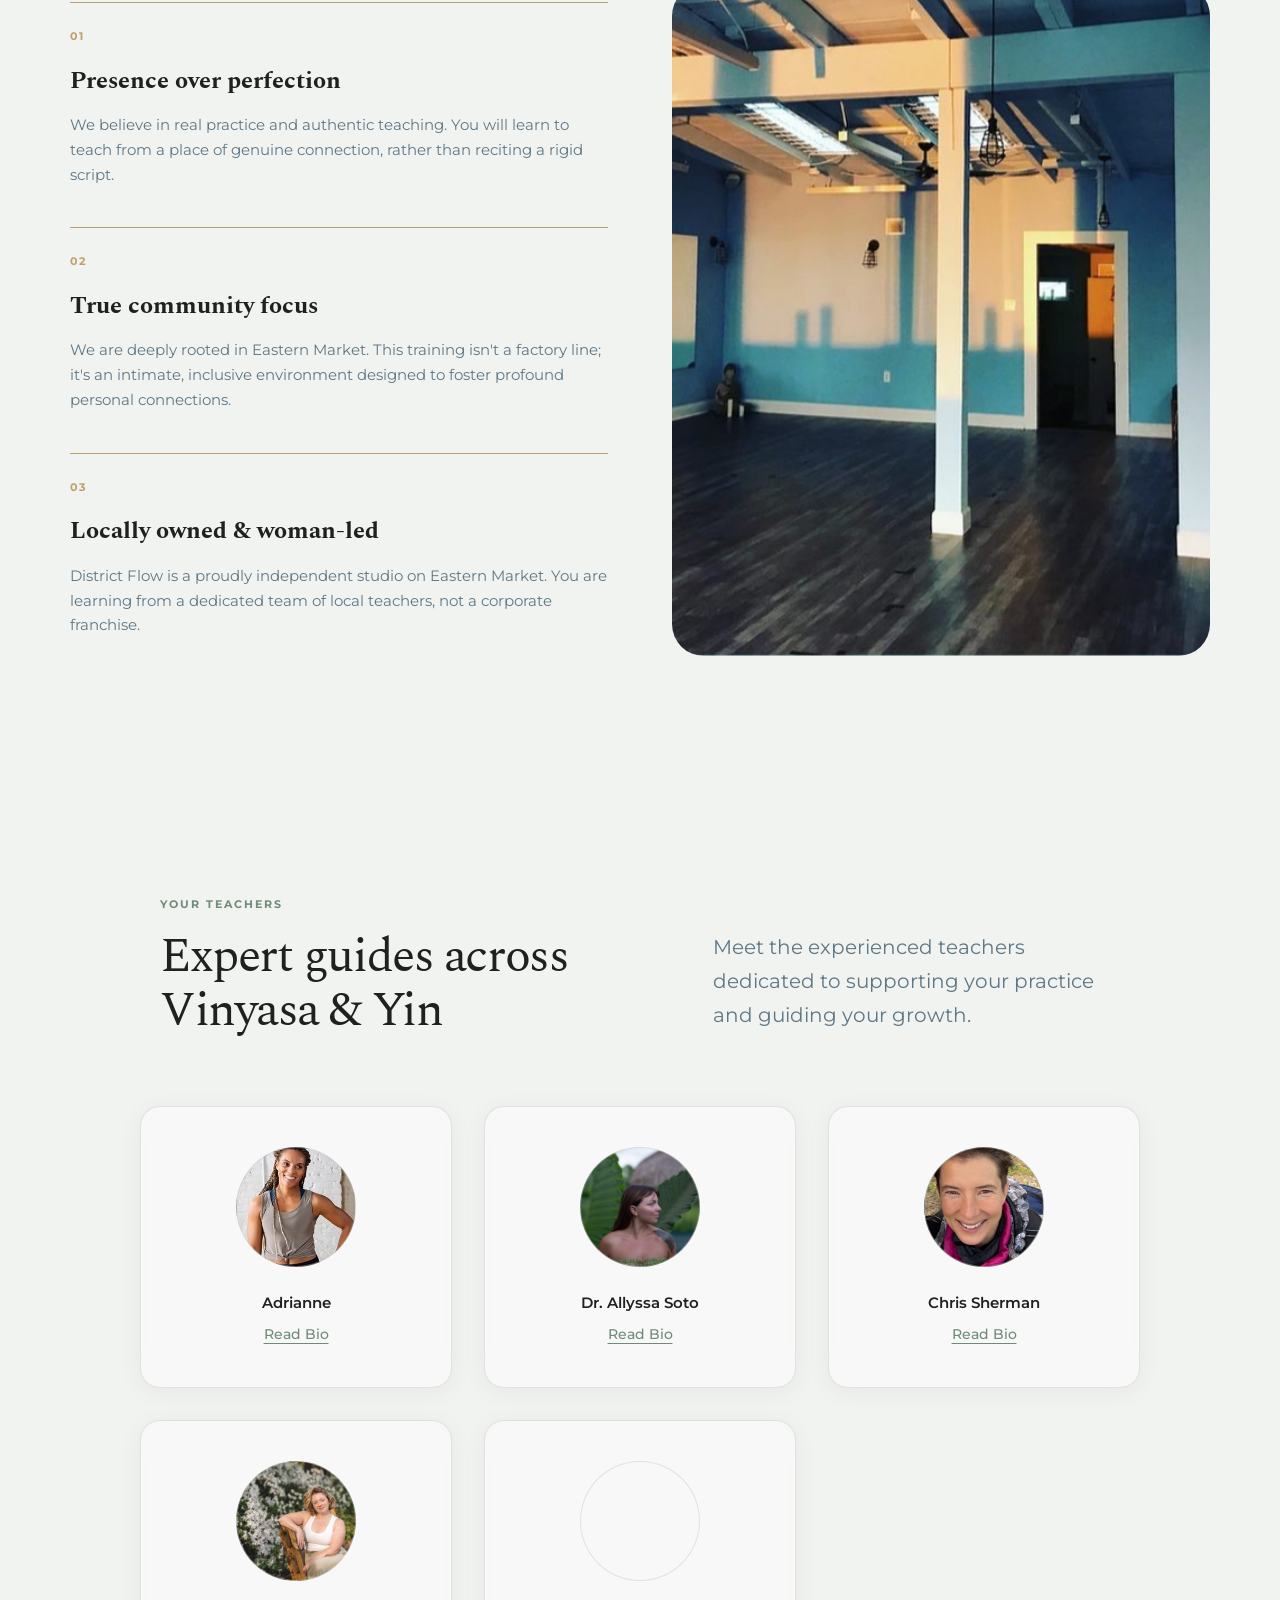
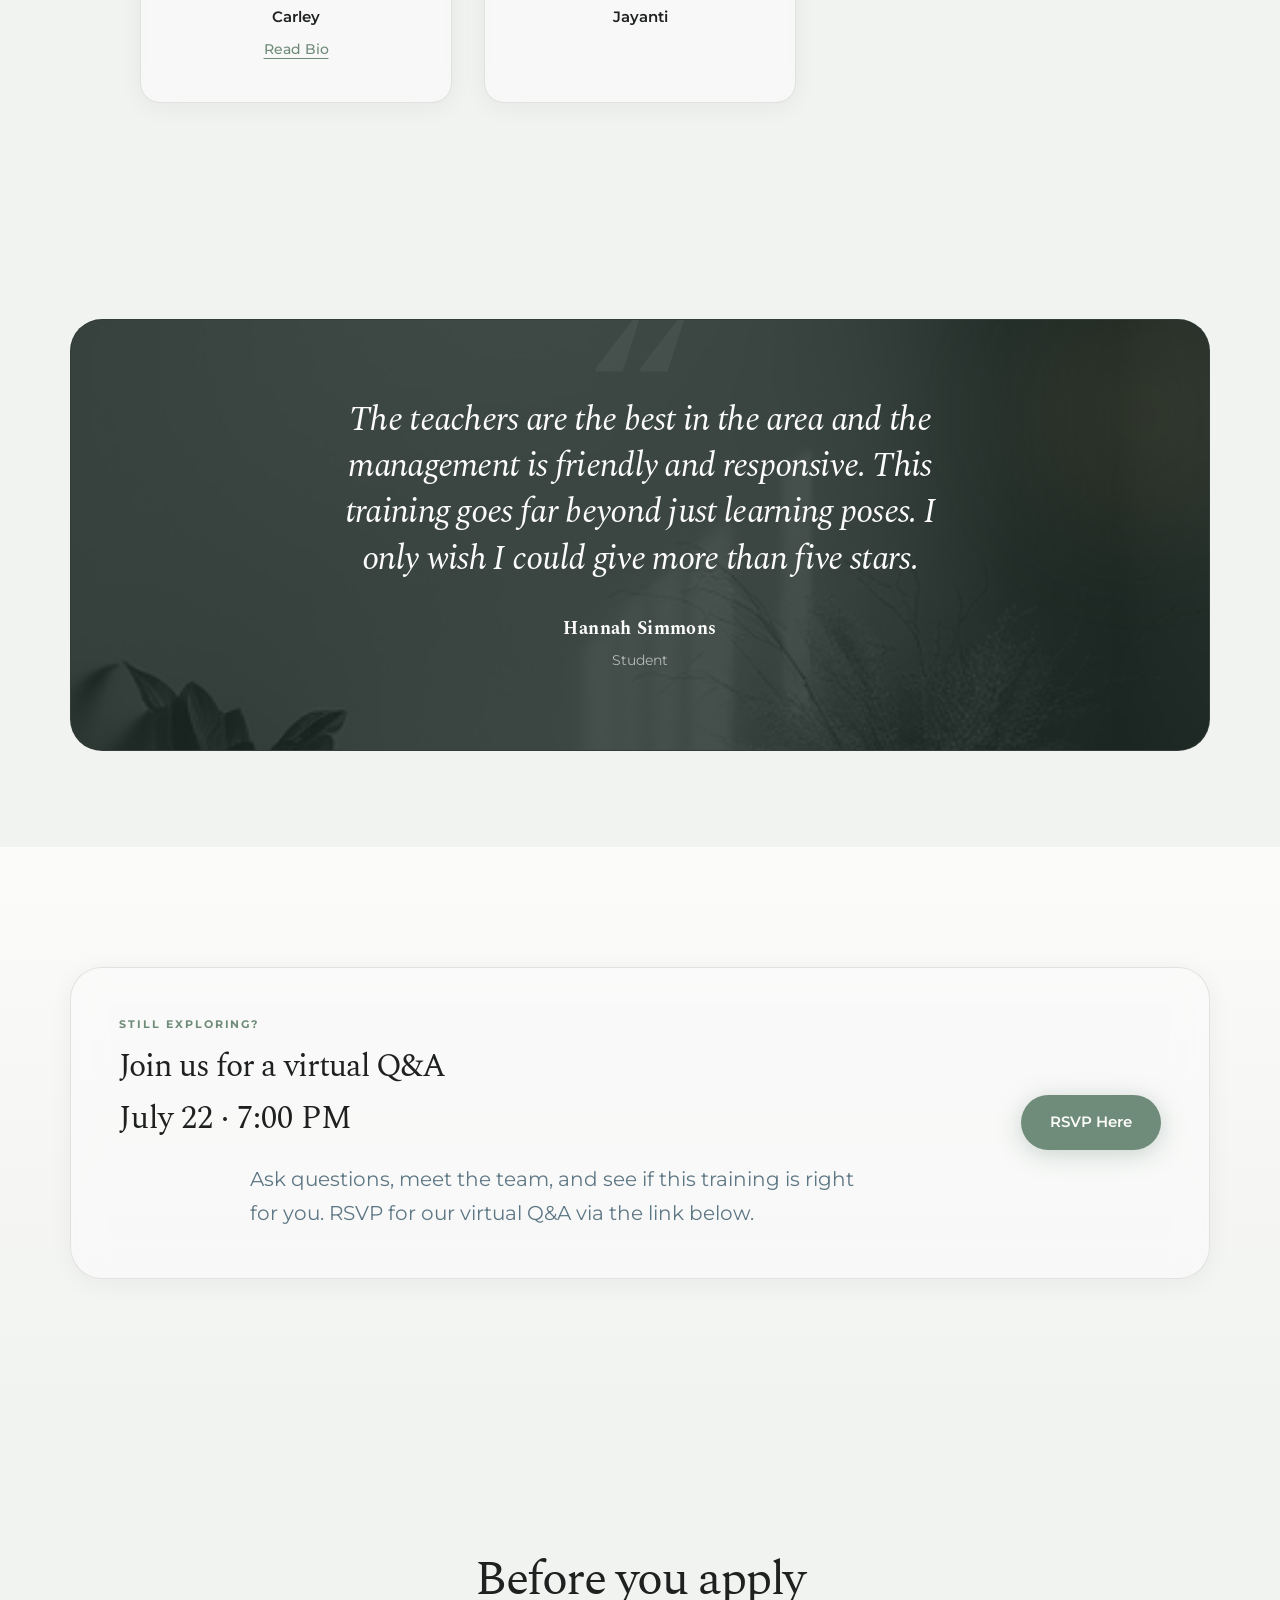
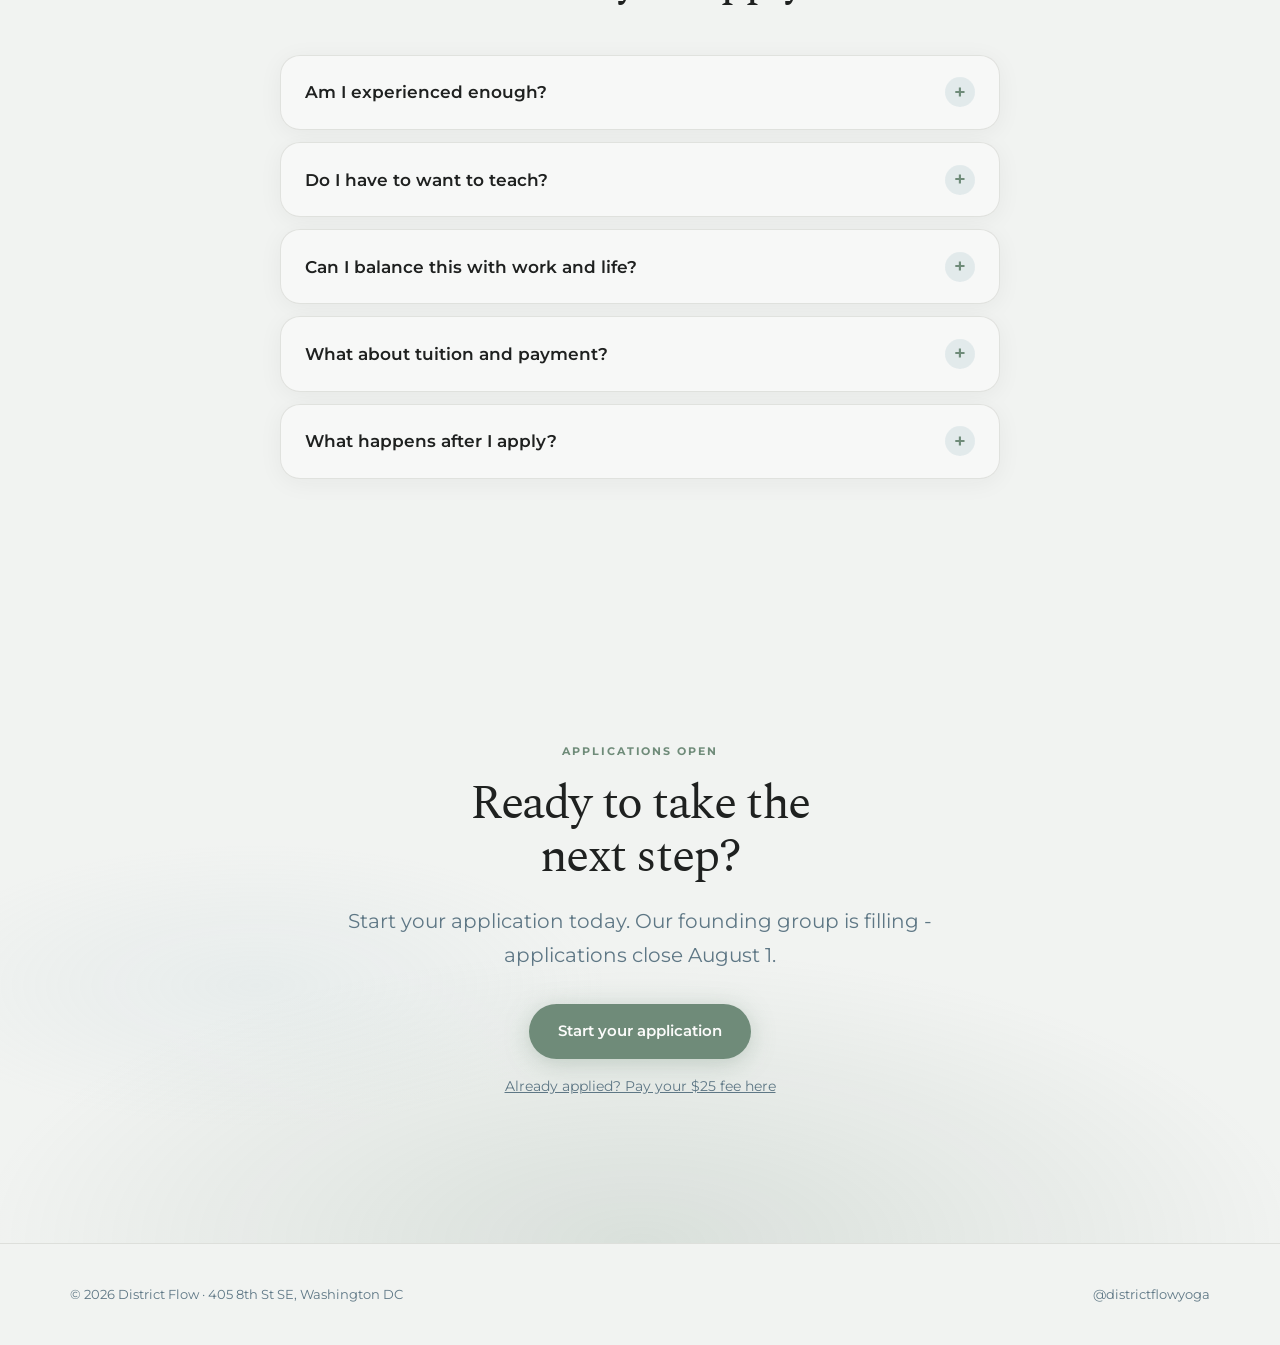
==== commit 07a9a791: "feat: Add RSVP page with embedded Google Form" ====
--- a/index.html
+++ b/index.html
@@ -417,7 +417,7 @@
             <p class="section-lead">Ask questions, meet the team, and see if this training is right for you. RSVP for our virtual Q&amp;A via the link below.</p>
           </div>
           <div class="qna-action">
-            <a href="https://forms.gle/VyibbSiVRcED5u4eA" class="btn btn-primary btn-magnetic" target="_blank" rel="noopener">RSVP Here</a>
+            <a href="rsvp.html" class="btn btn-primary btn-magnetic">RSVP Here</a>
           </div>
         </div>
       </div>
